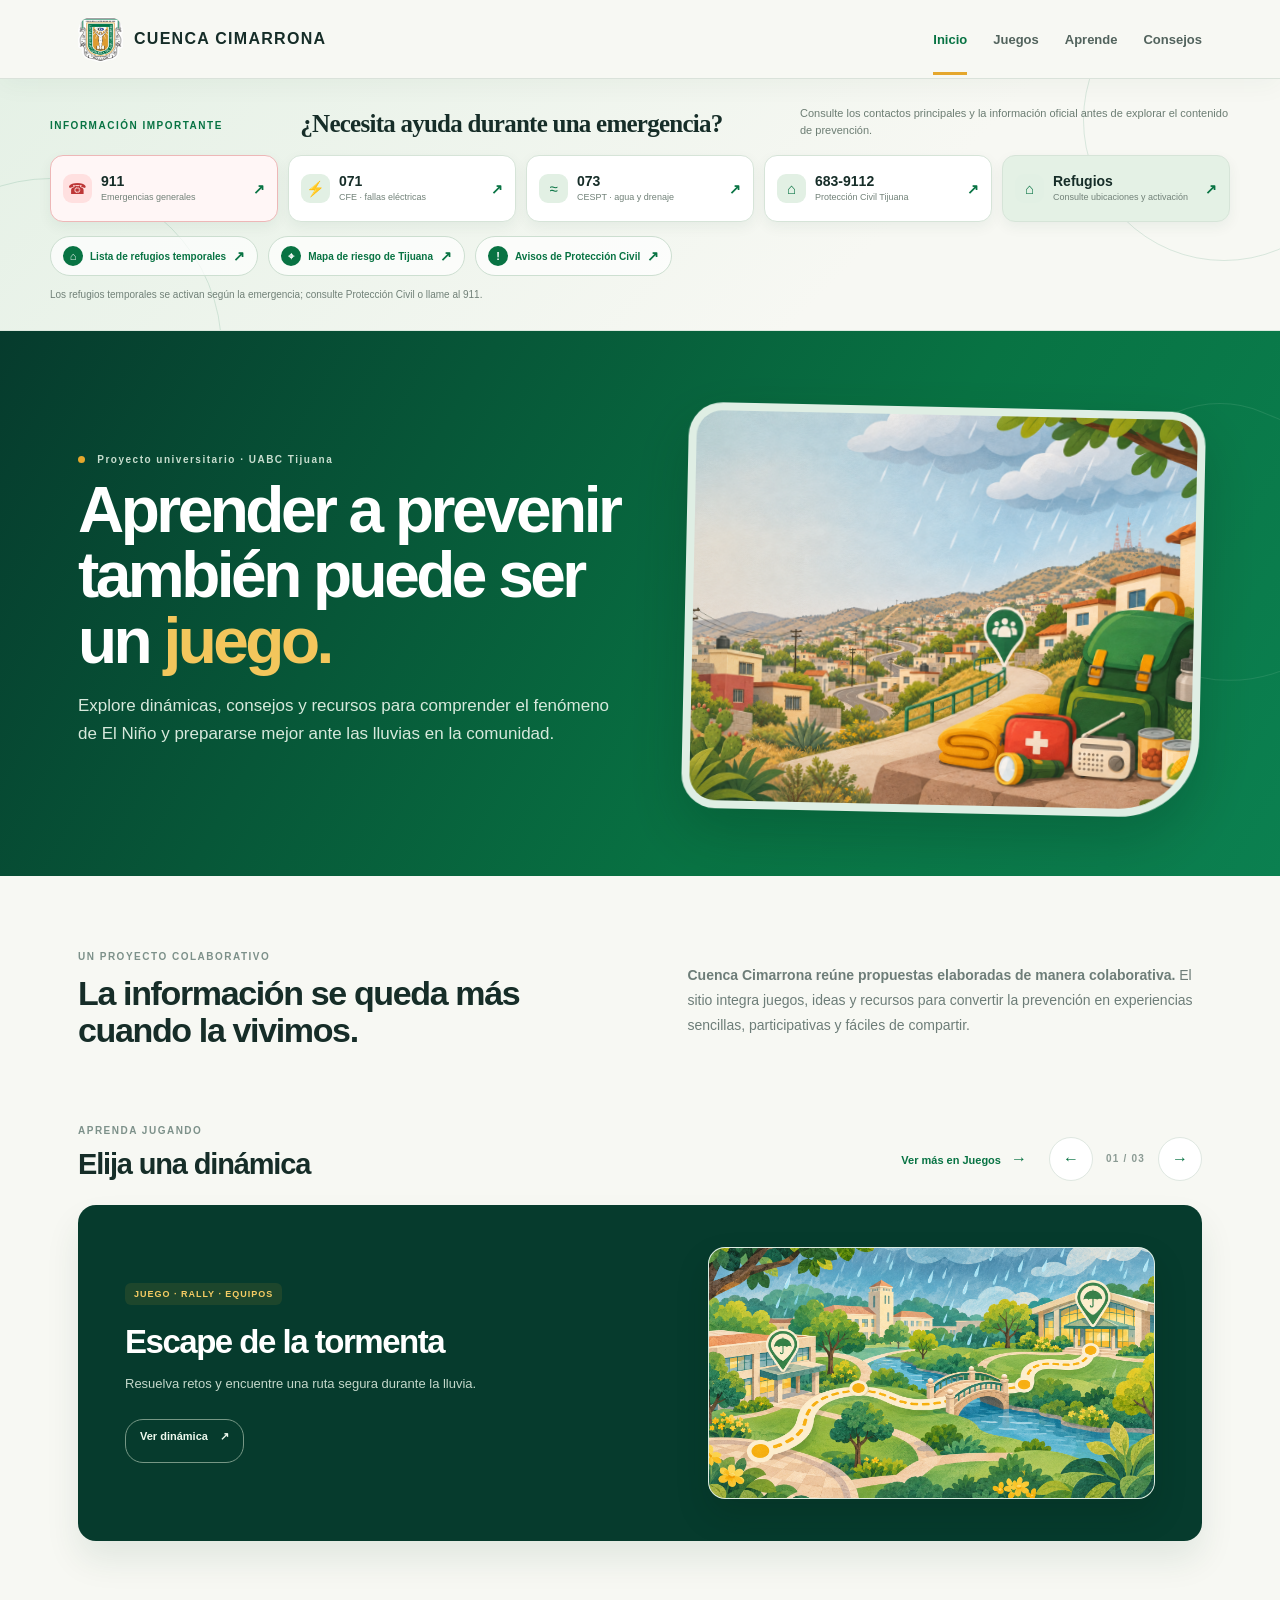
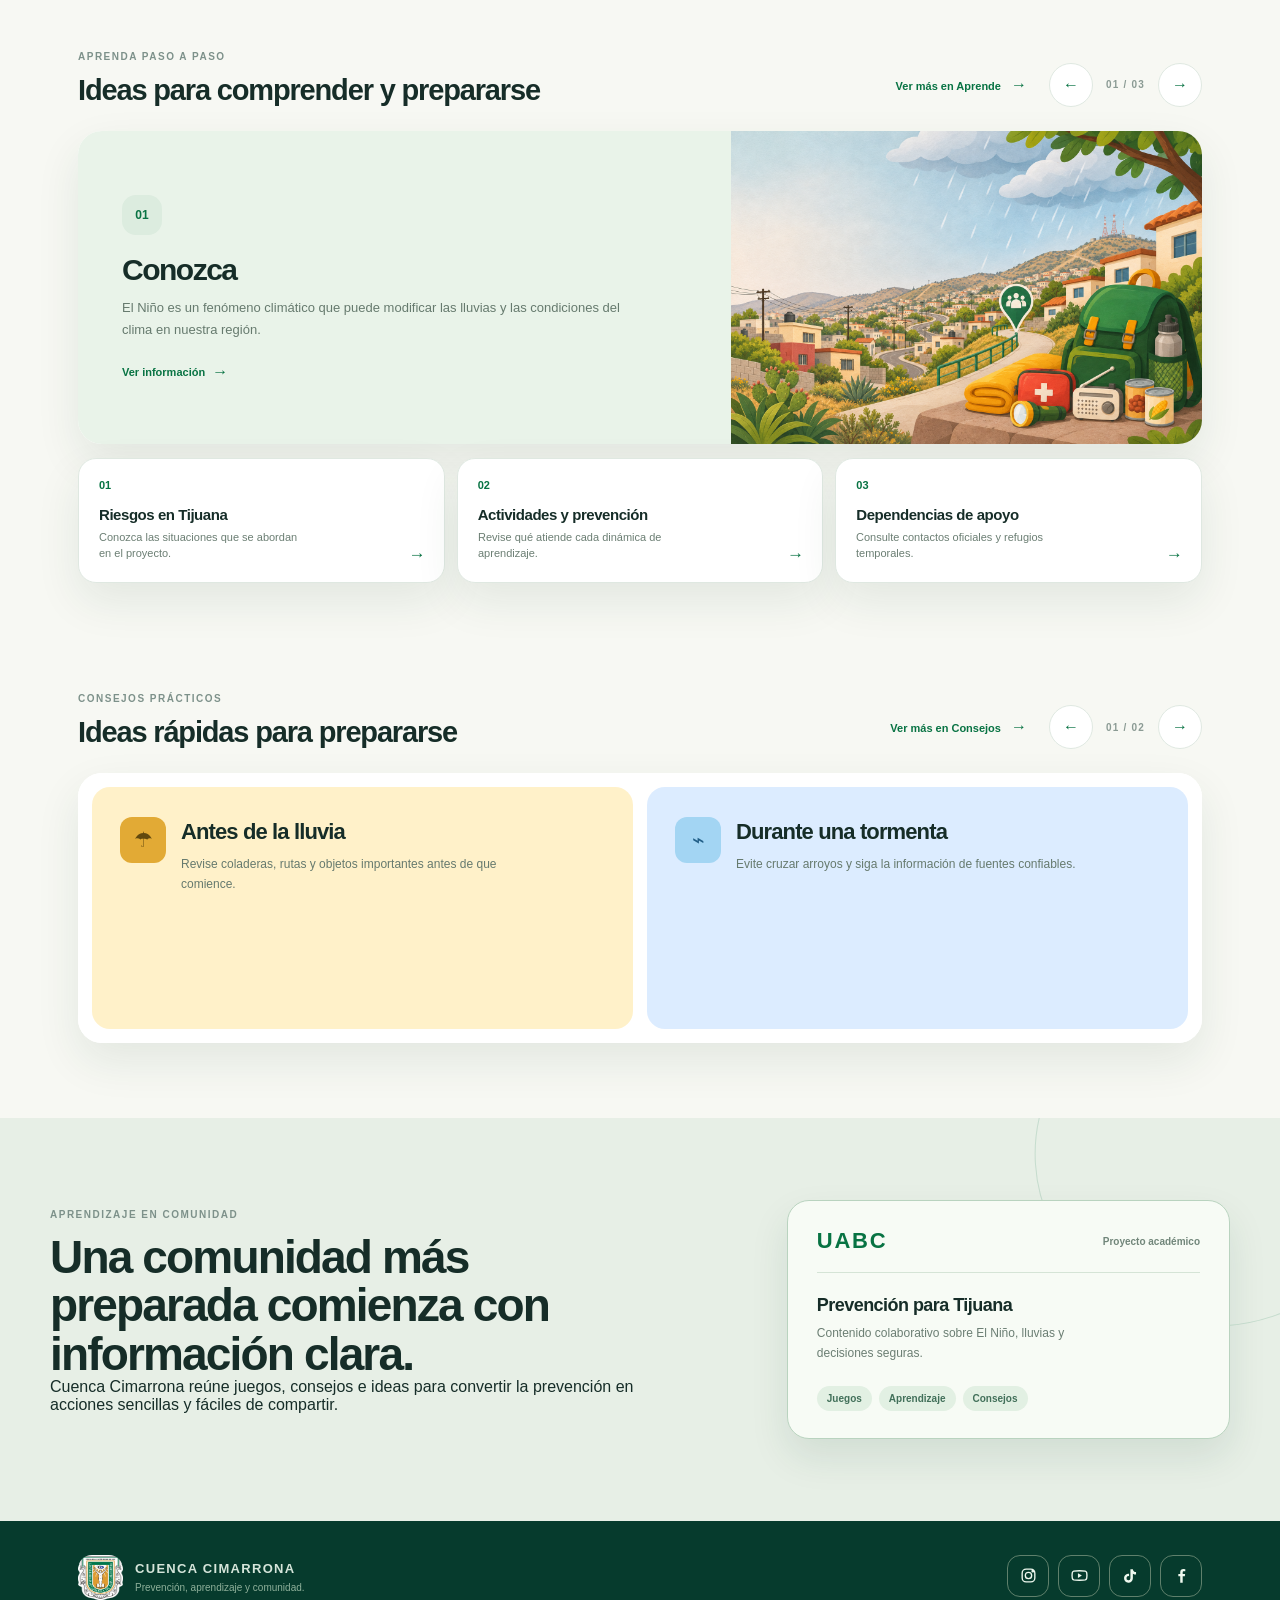
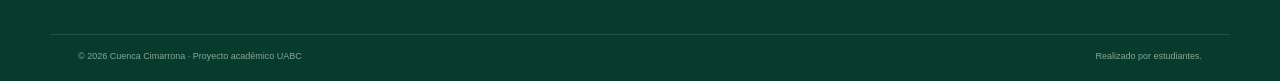
==== index.html @ 0e29ccd6 "Ajusta interfaz cartoon y flujo de emergencias" ====
<!doctype html>
<html lang="es">
<head>
  <meta charset="utf-8"><meta name="viewport" content="width=device-width, initial-scale=1">
  <meta name="description" content="Cuenca Cimarrona: información y juegos para aprender sobre El Niño y la prevención en Tijuana.">
  <title>Cuenca Cimarrona | UABC</title><link rel="stylesheet" href="css/styles.css"><script src="js/app.js" defer></script>
</head>
<body>
  <a class="skip-link" href="#contenido">Saltar al contenido principal</a>
  <header class="site-header"><div class="header-inner">
    <a class="brand" href="#contenido"><img src="assets/images/logo_uabc.png" alt="UABC"><span><strong>CUENCA CIMARRONA</strong></span></a>
    <button class="menu-toggle" id="menuToggle" type="button" aria-expanded="false" aria-controls="siteNav">Menú <span>☰</span></button>
    <nav class="site-nav" id="siteNav" aria-label="Navegación principal"><a class="active" href="index.html">Inicio</a><a href="pages/juegos.html">Juegos</a><a href="pages/aprende.html">Aprende</a><a href="pages/recursos.html">Consejos</a></nav>
  </div></header>

  <main id="contenido" tabindex="-1">
    <section class="emergency-quick" aria-labelledby="emergency-quick-title"><div class="emergency-quick-inner"><div class="emergency-quick-heading"><p class="eyebrow">INFORMACIÓN IMPORTANTE</p><h2 id="emergency-quick-title">¿Necesita ayuda durante una emergencia?</h2><p>Consulte los contactos principales y la información oficial antes de explorar el contenido de prevención.</p></div><div class="emergency-quick-grid"><a class="emergency-quick-card emergency-quick-main" href="tel:911"><span class="emergency-quick-icon">☎</span><span><strong>911</strong><small>Emergencias generales</small></span><b>↗</b></a><a class="emergency-quick-card" href="tel:071"><span class="emergency-quick-icon">⚡</span><span><strong>071</strong><small>CFE · fallas eléctricas</small></span><b>↗</b></a><a class="emergency-quick-card" href="tel:073"><span class="emergency-quick-icon">≈</span><span><strong>073</strong><small>CESPT · agua y drenaje</small></span><b>↗</b></a><a class="emergency-quick-card" href="tel:6646839112"><span class="emergency-quick-icon">⌂</span><span><strong>683-9112</strong><small>Protección Civil Tijuana</small></span><b>↗</b></a><a class="emergency-quick-card emergency-quick-link" href="https://proteccioncivil.tijuana.gob.mx/refugios.aspx" target="_blank" rel="noopener"><span class="emergency-quick-icon">⌂</span><span><strong>Refugios</strong><small>Consulte ubicaciones y activación</small></span><b>↗</b></a></div><div class="emergency-quick-links"><a href="https://proteccioncivil.tijuana.gob.mx/refugios.aspx" target="_blank" rel="noopener"><span>⌂</span> Lista de refugios temporales <b>↗</b></a><a href="https://gemelodigital.implantijuana.gob.mx/atlas-de-riesgo-tijuana-2024" target="_blank" rel="noopener"><span>⌖</span> Mapa de riesgo de Tijuana <b>↗</b></a><a href="https://proteccioncivil.tijuana.gob.mx/" target="_blank" rel="noopener"><span>!</span> Avisos de Protección Civil <b>↗</b></a></div><p class="emergency-quick-note">Los refugios temporales se activan según la emergencia; consulte Protección Civil o llame al 911.</p></div></section>
    <section class="hero-section"><div class="hero-inner"><div class="hero-copy">
      <p class="eyebrow"><span class="eyebrow-dot"></span> Proyecto universitario · UABC Tijuana</p><h1>Aprender a prevenir también puede ser un <em>juego.</em></h1>
      <p class="hero-text">Explore dinámicas, consejos y recursos para comprender el fenómeno de El Niño y prepararse mejor ante las lluvias en la comunidad.</p>
    </div><div class="hero-image-wrap"><img src="assets/images/hero-el-nino.png" alt="Ilustración de una zona urbana de Tijuana durante la lluvia, con una mochila de emergencia y una ruta segura"></div></div></section>

    <section class="intro-strip" id="proyecto"><div><p class="eyebrow">UN PROYECTO COLABORATIVO</p><h2>La información se queda más cuando la vivimos.</h2></div><p><strong>Cuenca Cimarrona reúne propuestas elaboradas de manera colaborativa.</strong> El sitio integra juegos, ideas y recursos para convertir la prevención en experiencias sencillas, participativas y fáciles de compartir.</p></section>

    <section class="games-section" id="juegos" aria-labelledby="games-title"><div class="section-head"><div><p class="eyebrow">APRENDA JUGANDO</p><h2 id="games-title">Elija una dinámica</h2></div><div class="carousel-tools"><a class="text-link" href="pages/juegos.html">Ver más en Juegos <span>→</span></a><div class="carousel-controls"><button id="prevGame" type="button" aria-label="Juego anterior">←</button><span id="gameCounter" aria-live="polite">01 / 03</span><button id="nextGame" type="button" aria-label="Siguiente juego">→</button></div></div></div>
      <div class="game-carousel" id="gameCarousel" role="region" aria-roledescription="carrusel" aria-label="Juegos de prevención"></div>
    </section>

    <section class="content-section home-carousel-section" id="aprende-home" aria-labelledby="learn-home-title"><div class="section-head"><div><p class="eyebrow">APRENDA PASO A PASO</p><h2 id="learn-home-title">Ideas para comprender y prepararse</h2></div><div class="carousel-tools"><a class="text-link" href="pages/aprende.html">Ver más en Aprende <span>→</span></a><div class="carousel-controls"><button id="prevHomeLesson" type="button" aria-label="Tema anterior">←</button><span id="homeLessonCounter" aria-live="polite">01 / 03</span><button id="nextHomeLesson" type="button" aria-label="Siguiente tema">→</button></div></div></div><div class="home-carousel" id="homeLessonCarousel" role="region" aria-roledescription="carrusel" aria-label="Aprendizaje"></div><div class="learn-shortcuts" aria-label="Temas y dependencias"><a class="learn-shortcut" href="pages/aprende.html#riesgos"><span>01</span><strong>Riesgos en Tijuana</strong><small>Conozca las situaciones que se abordan en el proyecto.</small><i aria-hidden="true">→</i></a><a class="learn-shortcut" href="pages/aprende.html#actividades"><span>02</span><strong>Actividades y prevención</strong><small>Revise qué atiende cada dinámica de aprendizaje.</small><i aria-hidden="true">→</i></a><a class="learn-shortcut" href="pages/aprende.html#directorio"><span>03</span><strong>Dependencias de apoyo</strong><small>Consulte contactos oficiales y refugios temporales.</small><i aria-hidden="true">→</i></a></div></section>

    <section class="content-section home-carousel-section" id="recursos" aria-labelledby="resources-title"><div class="section-head"><div><p class="eyebrow">CONSEJOS PRÁCTICOS</p><h2 id="resources-title">Ideas rápidas para prepararse</h2></div><div class="carousel-tools"><a class="text-link" href="pages/recursos.html">Ver más en Consejos <span>→</span></a><div class="carousel-controls"><button id="prevHomeAdvice" type="button" aria-label="Consejo anterior">←</button><span id="homeAdviceCounter" aria-live="polite">01 / 02</span><button id="nextHomeAdvice" type="button" aria-label="Siguiente consejo">→</button></div></div></div><div class="home-carousel" id="homeAdviceCarousel" role="region" aria-roledescription="carrusel" aria-label="Consejos"></div></section>

    <section class="team-section" id="equipo"><div class="team-inner"><div class="team-copy"><p class="eyebrow">APRENDIZAJE EN COMUNIDAD</p><h2>Una comunidad más preparada comienza con información clara.</h2><p>Cuenca Cimarrona reúne juegos, consejos e ideas para convertir la prevención en acciones sencillas y fáciles de compartir.</p></div><div class="team-card"><div class="team-card-top"><span class="team-card-mark">UABC</span><span class="team-card-label">Proyecto académico</span></div><strong>Prevención para Tijuana</strong><p>Contenido colaborativo sobre El Niño, lluvias y decisiones seguras.</p><div class="team-card-tags"><span>Juegos</span><span>Aprendizaje</span><span>Consejos</span></div></div></div></section>
  </main>

  <footer class="site-footer" id="redes"><div class="footer-main"><div class="footer-brand"><img src="assets/images/logo_uabc.png" alt="UABC"><div><strong>CUENCA CIMARRONA</strong><span>Prevención, aprendizaje y comunidad.</span></div></div><div class="social-block"><p>Síguenos y comparte</p><div class="social-links"><a href="#redes" aria-label="Instagram"><svg viewBox="0 0 24 24" aria-hidden="true"><rect x="4" y="4" width="16" height="16" rx="5"></rect><circle cx="12" cy="12" r="4"></circle><circle cx="17.5" cy="6.5" r="1"></circle></svg></a><a href="#redes" aria-label="YouTube"><svg viewBox="0 0 24 24" aria-hidden="true"><path d="M21 8.2a2.6 2.6 0 0 0-1.8-1.8C17.6 6 12 6 12 6s-5.6 0-7.2.4A2.6 2.6 0 0 0 3 8.2 27 27 0 0 0 2.6 12 27 27 0 0 0 3 15.8a2.6 2.6 0 0 0 1.8 1.8C6.4 18 12 18 12 18s5.6 0 7.2-.4a2.6 2.6 0 0 0 1.8-1.8 27 27 0 0 0 .4-3.8 27 27 0 0 0-.4-3.8Z"></path><path d="m10 15 5-3-5-3v6Z" fill="currentColor" stroke="none"></path></svg></a><a href="#redes" aria-label="TikTok"><svg viewBox="0 0 24 24" aria-hidden="true"><path d="M15 4c.3 2.2 1.6 3.5 4 3.7v3.1c-1.4 0-2.7-.4-4-1.1v5.7a5.6 5.6 0 1 1-4.8-5.5v3.1a2.5 2.5 0 1 0 1.7 2.4V4H15Z"></path></svg></a><a href="#redes" aria-label="Facebook"><svg viewBox="0 0 24 24" aria-hidden="true"><path d="M13.5 21v-8h2.7l.4-3h-3.1V8.1c0-.9.3-1.5 1.6-1.5h1.7V4a22 22 0 0 0-2.4-.1c-2.4 0-4 1.5-4 4.1V10H8v3h2.4v8h3.1Z"></path></svg></a></div></div></div><div class="footer-bottom"><span>© 2026 Cuenca Cimarrona · Proyecto académico UABC</span><span>Hecho por estudiantes para estudiantes.</span></div></footer>
</body></html>
---- css/styles.css ----
:root{--green:#087343;--deep:#063b2d;--gold:#e5a72d;--ink:#162d28;--muted:#6d7d78;--cream:#f7f8f3;--line:#dfe8e1;--white:#fff;font-family:Segoe UI,Arial,sans-serif;color:var(--ink);background:var(--cream)}*{box-sizing:border-box}html{scroll-behavior:smooth}body{margin:0;min-width:320px;background:var(--cream)}a{color:inherit;text-decoration:none}button{font:inherit;cursor:pointer;border:0}.site-header{position:sticky;z-index:10;top:0;border-bottom:1px solid #09402b1f;background:#f7f8f3f2;backdrop-filter:blur(12px)}.header-inner{max-width:1180px;height:78px;display:flex;align-items:center;justify-content:space-between;margin:auto;padding:0 28px}.brand{display:flex;align-items:center;gap:11px}.brand img,.footer-brand img{width:45px;height:45px}.brand strong,.brand b{display:block;line-height:1}.brand strong{font-size:16px;letter-spacing:.08em}.brand b{margin-top:5px;color:var(--green);font-size:11px;letter-spacing:.22em}.site-nav{display:flex;align-items:center;gap:26px;color:#52635d;font-size:13px;font-weight:600}.site-nav a{padding:29px 0 25px;border-bottom:3px solid transparent}.site-nav a:hover,.site-nav a.active{color:var(--green);border-bottom-color:var(--gold)}.site-nav .nav-cta{padding:11px 15px;border:1px solid #bfd3c5;border-radius:10px;color:var(--green);background:#fff}.site-nav .nav-cta:hover{background:#eef7f0}.nav-cta span{margin-left:8px}.menu-toggle{display:none;color:var(--green);background:none;font-weight:700}.menu-toggle span{margin-left:8px;font-size:18px}.hero-section{overflow:hidden;color:#fff;background:linear-gradient(120deg,#063b2d,#087343 63%,#0b8050)}.hero-inner{max-width:1180px;min-height:545px;display:grid;grid-template-columns:1.05fr .95fr;align-items:center;gap:35px;margin:auto;padding:67px 28px 55px}.hero-copy{position:relative;z-index:1}.eyebrow{margin:0 0 13px;color:#7d918a;font-size:10px;font-weight:800;letter-spacing:.15em}.hero-section .eyebrow{color:#c8decf}.eyebrow-dot{display:inline-block;width:7px;height:7px;margin-right:8px;border-radius:50%;background:var(--gold)}h1,h2,h3,p{margin-top:0}.hero-copy h1{max-width:670px;margin-bottom:18px;font-size:clamp(39px,5vw,67px);line-height:1.02;letter-spacing:-.055em}.hero-copy h1 em{color:#f3c65c;font-style:normal}.hero-text{max-width:550px;color:#d7e9dc;font-size:16px;line-height:1.65}.hero-actions{display:flex;align-items:center;gap:19px;margin:28px 0 32px}.button{display:inline-flex;align-items:center;justify-content:center;gap:12px;padding:13px 18px;border-radius:11px;font-size:12px;font-weight:800}.button-primary{color:var(--deep);background:#f5c452;box-shadow:0 10px 22px #002e1c38}.button-primary:hover{background:#ffd778}.button-quiet{color:#e5f2e8}.button-quiet:hover{color:#f5c452}.hero-note{display:flex;align-items:center;gap:12px}.hero-note small,.hero-note strong{display:block}.hero-note strong{font-size:11px}.hero-note small{margin-top:4px;color:#a9c5b1;font-size:10px}.note-icon{display:grid;place-items:center;width:31px;height:31px;border:1px solid #81a98f;border-radius:50%;color:#f5c452}.hero-art{position:relative;min-height:355px;border-bottom:3px solid #95bfa4}.sun-orb{position:absolute;top:31px;right:15%;width:83px;height:83px;border-radius:50%;background:#f4c65c;box-shadow:0 0 0 12px #f4c65c22}.cloud{position:absolute;width:95px;height:31px;border-radius:30px;background:#d9f0e1}.cloud:before,.cloud:after{content:"";position:absolute;border-radius:50%;background:inherit}.cloud:before{left:18px;bottom:7px;width:37px;height:37px}.cloud:after{right:19px;bottom:8px;width:32px;height:32px}.cloud-one{top:78px;left:9%;transform:scale(.8)}.cloud-two{top:136px;right:8%;transform:scale(.58);opacity:.7}.rain{position:absolute;top:170px;width:3px;height:29px;border-radius:5px;background:#b7e4d0;transform:rotate(25deg)}.rain-one{left:22%}.rain-two{left:31%;top:190px}.rain-three{right:20%;top:187px}.hill{position:absolute;bottom:0;border-radius:100% 100% 0 0}.hill-back{left:5%;width:55%;height:150px;background:#0b6744;transform:rotate(-7deg)}.hill-front{right:-10%;width:84%;height:125px;background:#064f38;transform:rotate(5deg)}.city-card{position:absolute;z-index:2;right:25%;bottom:58px;display:flex;align-items:center;gap:9px;padding:13px 15px;border:1px solid #c5e1ca44;border-radius:13px;background:#123e32dd;box-shadow:0 14px 30px #00301e44}.city-card strong,.city-card small{display:block}.city-card strong{font-size:13px}.city-card small{margin-top:4px;color:#a6c7af;font-size:9px}.city-pin{color:#f5c452;font-size:22px}.house{position:absolute;z-index:3;bottom:0;width:56px;height:60px;background:#e2f0df}.house:before{content:"";position:absolute;top:-31px;left:-9px;border-right:37px solid transparent;border-bottom:33px solid #f1c85e;border-left:37px solid transparent}.house i,.house b{position:absolute;bottom:13px;width:14px;height:20px;background:#4e8b6a}.house i{left:11px}.house b{right:11px}.house-one{left:22%;transform:scale(.72)}.house-two{left:39%;transform:scale(.88)}.hero-bottom-line{max-width:1180px;display:flex;justify-content:space-between;margin:auto;padding:0 28px 23px;color:#acd1b7;font-size:9px;font-weight:700;letter-spacing:.12em}.hero-bottom-line span:last-child{color:#f4c65c}.intro-strip,.games-section,.content-section{max-width:1180px;margin:auto;padding:75px 28px}.intro-strip{display:grid;grid-template-columns:1fr 1fr;gap:95px;align-items:center}.intro-strip h2,.section-head h2,.team-section h2{max-width:480px;margin:0;font-size:34px;line-height:1.1;letter-spacing:-.04em}.intro-strip>p{margin:0;color:var(--muted);font-size:14px;line-height:1.8}.section-head{display:flex;align-items:end;justify-content:space-between;margin-bottom:24px}.section-head h2{font-size:29px}.carousel-controls{display:flex;align-items:center;gap:13px}.carousel-controls button{display:grid;place-items:center;width:35px;height:35px;border:1px solid var(--line);border-radius:50%;color:var(--green);background:#fff}.carousel-controls button:hover{color:#fff;background:var(--green)}.carousel-controls span{color:#8b9b94;font-size:10px;font-weight:800;letter-spacing:.12em}.games-section{padding-top:0}.game-carousel{overflow:hidden;border-radius:24px;background:var(--deep);box-shadow:0 19px 35px #0b442e17}.game-slide{display:none;min-height:328px;grid-template-columns:1fr .8fr;gap:25px;padding:42px 47px;color:#fff}.game-slide.active{display:grid}.game-copy{align-self:center}.game-tag{display:inline-block;margin-bottom:18px;padding:6px 9px;border-radius:6px;color:#f5cc64;background:#e5a72d1a;font-size:9px;font-weight:800;letter-spacing:.11em}.blue-tag{color:#9bd0ff;background:#4b9ddd2c}.green-tag{color:#a9e7c2;background:#5ac88d28}.game-copy h3{margin-bottom:12px;font-size:33px;letter-spacing:-.045em}.game-copy p{max-width:420px;margin-bottom:24px;color:#c3d7ca;font-size:13px;line-height:1.65}.outline-button{display:inline-flex;gap:12px;padding:10px 14px;border:1px solid #769785;border-radius:8px;color:#eef9ee;font-size:11px;font-weight:800}.outline-button:hover{border-color:#f5cc64;color:#f5cc64}.game-visual{position:relative;min-height:230px;overflow:hidden;border:1px solid #d6e8dd22;border-radius:17px;background:#154c39}.visual-rally{background:linear-gradient(135deg,#194f3c,#0c332b)}.visual-cloud{position:absolute;top:27px;left:31px;color:#b8e3c9;font-size:48px}.route{position:absolute;height:4px;border-radius:5px;background:#efc453;transform:rotate(-15deg)}.route-a{top:102px;left:33px;width:210px}.route-b{top:152px;left:70px;width:175px;transform:rotate(18deg);background:#7cc7a0}.visual-flag{position:absolute;right:36px;bottom:38px;color:#f5cc64;font-size:29px}.visual-label{position:absolute;color:#b9d7c1;font-size:9px;font-weight:800;letter-spacing:.1em}.label-start{left:28px;bottom:43px}.label-finish{right:26px;top:75px}.visual-path{background:#123f4d}.path-sun{position:absolute;top:25px;right:30px;color:#f5cc64;font-size:38px}.choice{position:absolute;z-index:2;display:grid;place-items:center;width:41px;height:41px;border:2px solid #8dd0d4;border-radius:50%;color:#d8ffff;background:#1c6473;font-weight:800}.choice-one{top:80px;left:29px}.choice-two{top:157px;left:104px;border-color:#efc453;background:#765c25}.choice-three{top:104px;right:45px;border-color:#e99185;background:#813c45}.path-line{position:absolute;top:117px;left:59px;width:170px;height:68px;border-top:2px dashed #9bd5d6;border-right:2px dashed #9bd5d6;transform:rotate(20deg)}.path-question{position:absolute;bottom:24px;left:34px;color:#9dd3d3;font-size:11px;font-weight:800}.visual-backpack{background:#194932}.backpack{position:absolute;left:50%;top:40px;width:108px;height:145px;transform:translateX(-50%);border-radius:29px 29px 20px 20px;background:#d98b4f;box-shadow:inset 0 0 0 8px #c37545}.backpack:before{content:"";position:absolute;top:-21px;left:35px;width:38px;height:42px;border:8px solid #c37545;border-bottom:0;border-radius:20px}.backpack i{position:absolute;top:54px;left:23px;width:61px;height:5px;border-radius:5px;background:#f4c65c}.backpack b{position:absolute;top:75px;left:34px;width:40px;height:40px;border:2px solid #f4c65c;border-radius:50%}.backpack span{position:absolute;bottom:18px;left:32px;color:#fff0bb;font-size:16px;font-weight:900}.backpack-item{position:absolute;display:grid;place-items:center;width:35px;height:35px;border:1px solid #afdaba;border-radius:50%;color:#e8f6b5;background:#28694a}.item-one{top:37px;left:30px}.item-two{right:35px;top:78px}.item-three{bottom:24px;right:25px;color:#f5cc64}.carousel-dots{display:flex;justify-content:center;gap:7px;margin-top:17px}.carousel-dots button{width:7px;height:7px;padding:0;border-radius:50%;background:#c8d2cc}.carousel-dots button.active{width:23px;border-radius:8px;background:var(--gold)}.content-section{padding-top:24px}.text-link{color:var(--green);font-size:11px;font-weight:800}.text-link span{margin-left:7px;font-size:16px}.resource-grid{display:grid;grid-template-columns:repeat(3,1fr);gap:14px}.resource-card{display:flex;gap:14px;min-height:180px;padding:22px;border-radius:18px}.card-yellow{background:#fff1c9}.card-blue{background:#dcecff}.card-green{background:#dff1df}.resource-icon{display:grid;place-items:center;flex:0 0 39px;height:39px;border-radius:12px;color:#fff;background:var(--green);font-size:21px}.card-yellow .resource-icon{color:#62490e;background:#e2aa35}.card-blue .resource-icon{color:#225f87;background:#a3d5f3}.card-green .resource-icon{color:#166641;background:#a8d7ae}.resource-card h3{margin:0 0 8px;font-size:14px}.resource-card p{margin:0 0 17px;color:#65776e;font-size:11px;line-height:1.5}.resource-card a{color:var(--green);font-size:10px;font-weight:800}.resource-card a span{margin-left:6px;font-size:14px}.team-section{padding:67px 28px;background:#e7efe6}.team-inner{max-width:1180px;display:flex;align-items:center;justify-content:space-between;gap:45px;margin:auto}.team-section h2{max-width:530px}.team-section>div>p:not(.eyebrow){max-width:510px;margin:16px 0 0;color:#667971;font-size:13px;line-height:1.6}.team-stats{display:flex;gap:30px}.team-stats div{min-width:85px}.team-stats strong,.team-stats span{display:block}.team-stats strong{color:var(--green);font-size:21px}.team-stats span{margin-top:5px;color:#7b8b82;font-size:10px;line-height:1.35}.site-footer{color:#d5e5da;background:var(--deep)}.footer-main,.footer-bottom{max-width:1180px;margin:auto;padding:34px 28px;display:flex;justify-content:space-between;gap:30px}.footer-brand{display:flex;align-items:center;gap:12px}.footer-brand strong,.footer-brand span{display:block}.footer-brand strong{font-size:13px;letter-spacing:.1em}.footer-brand span{margin-top:6px;color:#8eb09a;font-size:10px}.social-block>p{margin:0 0 11px;color:#b0cab7;font-size:10px}.social-links{display:flex;gap:9px}.social-links a{display:inline-flex;align-items:center;gap:6px;padding:8px 10px;border:1px solid #5f806c;border-radius:8px;color:#eff9ef;font-size:12px}.social-links a:hover{border-color:#f4c65c;color:#f4c65c}.social-links span{font-size:10px}.footer-bottom{padding-top:16px;padding-bottom:20px;border-top:1px solid #5e806b55;color:#88a993;font-size:9px}.footer-bottom span:last-child{text-align:right}@media(max-width:800px){.header-inner{height:70px;padding:0 20px}.menu-toggle{display:block}.site-nav{position:absolute;top:70px;right:20px;left:20px;display:none;align-items:stretch;flex-direction:column;gap:0;padding:8px 15px;border:1px solid var(--line);border-radius:13px;background:#fff;box-shadow:0 15px 30px #163d2920}.site-nav.open{display:flex}.site-nav a,.site-nav .nav-cta{padding:12px 4px;border:0}.site-nav a:hover,.site-nav a.active{border:0}.hero-inner{grid-template-columns:1fr;padding-top:55px}.hero-art{min-height:265px}.hero-copy h1{font-size:clamp(40px,10vw,60px)}.intro-strip{grid-template-columns:1fr;gap:20px}.game-slide{grid-template-columns:1fr;padding:31px}.game-visual{min-height:190px}.team-inner{align-items:flex-start;flex-direction:column}.team-stats{width:100%;justify-content:space-between}.resource-grid{grid-template-columns:1fr 1fr}.footer-main{flex-direction:column}.social-block{align-self:flex-start}}@media(max-width:520px){.hero-bottom-line{font-size:8px}.hero-bottom-line span:last-child{display:none}.intro-strip,.games-section,.content-section{padding-right:20px;padding-left:20px}.section-head{align-items:flex-start;flex-direction:column;gap:17px}.section-head h2{font-size:27px}.game-copy h3{font-size:28px}.resource-grid{grid-template-columns:1fr}.footer-main,.footer-bottom{padding-right:20px;padding-left:20px}.footer-bottom{flex-direction:column;gap:8px}.footer-bottom span:last-child{text-align:left}.social-links{flex-wrap:wrap}.city-card{right:15%;transform:scale(.85);transform-origin:right bottom}}
:focus-visible{outline:3px solid #f2bd43;outline-offset:3px}.skip-link{position:fixed;z-index:20;top:10px;left:10px;padding:10px 14px;border-radius:8px;color:#fff;background:var(--deep);transform:translateY(-150%);transition:transform .2s}.skip-link:focus{transform:translateY(0)}main:focus{outline:none}section{scroll-margin-top:95px}.button,.outline-button{min-height:44px}.carousel-controls button{min-width:44px;min-height:44px}.carousel-dots button{min-width:44px;min-height:34px;position:relative;background:transparent}.carousel-dots button:before{content:"";position:absolute;top:50%;left:50%;width:8px;height:8px;border-radius:50%;background:#c8d2cc;transform:translate(-50%,-50%)}.carousel-dots button.active:before{width:24px;border-radius:8px;background:var(--gold)}.hero-text{font-size:17px}.resource-card p,.team-section>div>p:not(.eyebrow){font-size:13px}.social-links a{min-height:40px}@media(prefers-reduced-motion:reduce){*,*:before,*:after{scroll-behavior:auto!important;transition:none!important;animation:none!important}}
:root{--shadow-soft:0 18px 45px rgba(24,67,45,.09)}body{background:radial-gradient(circle at 12% 0%,#fff 0,#f7f8f3 34rem)}.site-header{box-shadow:0 7px 24px rgba(13,65,42,.04)}.brand img,.footer-brand img{border-radius:14px}.nav-cta,.button,.outline-button,.resource-card,.game-carousel,.detail-card,.learning-flow article,.checklist article{border-radius:18px}.hero-section{position:relative}.hero-section:after{content:"";position:absolute;right:-90px;top:80px;width:270px;height:270px;border:1px solid #b7e1c122;border-radius:46% 54% 60% 40%;transform:rotate(22deg)}.hero-inner,.hero-bottom-line,.intro-strip,.games-section,.content-section,.team-inner,.footer-main,.footer-bottom{position:relative;z-index:1}.resource-card{box-shadow:var(--shadow-soft);border:1px solid #fff9}.resource-card:hover,.detail-card:hover,.learning-flow article:hover{transform:translateY(-4px);box-shadow:0 22px 48px rgba(24,67,45,.13)}.resource-card,.detail-card,.learning-flow article{transition:transform .25s ease,box-shadow .25s ease}.team-section{position:relative;overflow:hidden}.team-section:before{content:"";position:absolute;right:-100px;top:-130px;width:340px;height:340px;border:1px solid #08734326;border-radius:55% 45% 38% 62%;transform:rotate(-25deg)}.social-links a{width:42px;height:42px;justify-content:center;padding:0;border-radius:13px}.social-links svg{width:19px;height:19px;fill:none;stroke:currentColor;stroke-width:1.7;stroke-linecap:round;stroke-linejoin:round}.social-links a:nth-child(2) svg,.social-links a:nth-child(3) svg,.social-links a:nth-child(4) svg{stroke:none;fill:currentColor}.simple-footer{display:flex;justify-content:space-between;max-width:1180px;margin:auto;padding:24px 28px;color:#769182;font-size:11px}.simple-footer a{color:var(--green);font-weight:800}.page-main{max-width:1180px;min-height:calc(100vh - 150px);margin:auto;padding:40px 28px 82px}.page-intro{position:relative;overflow:hidden;margin-bottom:35px;padding:55px 52px;border-radius:32px;background:#e6f0e7}.page-intro:after{content:"";position:absolute;right:-30px;bottom:-105px;width:260px;height:260px;border:1px solid #0873432b;border-radius:57% 43% 65% 35%;transform:rotate(20deg)}.page-intro h1{position:relative;z-index:1;max-width:700px;margin:0 0 15px;font-size:clamp(38px,5vw,61px);line-height:1.02;letter-spacing:-.06em}.page-intro>p:last-child{position:relative;z-index:1;max-width:570px;margin:0;color:#63756a;font-size:16px;line-height:1.65}.tone-blue{background:#e8f1fb}.tone-yellow{background:#fff1cb}.tone-green{background:#e4f0e5}.page-card-grid{display:grid;grid-template-columns:1.4fr 1fr 1fr;gap:16px}.detail-card{min-height:245px;padding:28px;background:#fff;box-shadow:var(--shadow-soft)}.detail-card-feature{color:#fff;background:var(--deep)}.detail-card h2{margin:18px 0 10px;font-size:24px;letter-spacing:-.04em}.detail-card p{margin-bottom:22px;color:#718176;font-size:13px;line-height:1.65}.detail-card-feature p{color:#c7dbca}.number-badge,.flow-number{display:inline-grid;place-items:center;width:38px;height:38px;border-radius:13px;color:var(--green);background:#e4f1e5;font-size:11px;font-weight:900}.detail-card-feature .game-tag{color:#f8d169}.learning-flow{display:grid;grid-template-columns:repeat(3,1fr);gap:16px}.learning-flow article{padding:30px 27px;background:#fff;box-shadow:var(--shadow-soft)}.learning-flow h2{margin:27px 0 9px;font-size:23px}.learning-flow p{margin:0;color:#718176;font-size:13px;line-height:1.65}.flow-number{color:#225f87;background:#e1f0fa}.learning-flow article:nth-child(2) .flow-number{color:#9b6c12;background:#fff0c3}.learning-flow article:nth-child(3) .flow-number{color:#087343;background:#dff1df}.page-note{display:flex;gap:14px;align-items:center;margin-top:18px;padding:18px 22px;border-left:4px solid var(--gold);border-radius:0 15px 15px 0;background:#fff}.page-note strong{font-size:13px}.page-note span{color:#77877c;font-size:12px}.checklist{display:grid;gap:14px;max-width:800px}.checklist article{display:flex;gap:17px;align-items:flex-start;padding:23px 25px;background:#fff;box-shadow:var(--shadow-soft)}.check-icon{display:grid;place-items:center;flex:0 0 34px;height:34px;border-radius:50%;color:#fff;background:var(--green);font-weight:900}.checklist h2{margin:3px 0 7px;font-size:17px}.checklist p{margin:0;color:#718176;font-size:13px;line-height:1.6}.about-layout{display:grid;grid-template-columns:1fr .8fr;gap:60px;align-items:start}.about-layout h2{max-width:510px;margin:0 0 17px;font-size:36px;line-height:1.1;letter-spacing:-.05em}.about-layout>div>p:not(.eyebrow){max-width:570px;color:#718176;font-size:14px;line-height:1.75}.about-list{display:grid;gap:1px;border-top:1px solid var(--line)}.about-list div{display:flex;align-items:center;gap:19px;padding:19px 0;border-bottom:1px solid var(--line)}.about-list strong{color:var(--gold);font-size:13px}.about-list span{font-size:14px;font-weight:700}@media(max-width:800px){.page-main{padding:28px 20px 60px}.page-intro{padding:38px 28px;border-radius:25px}.page-card-grid,.learning-flow,.about-layout{grid-template-columns:1fr}.detail-card{min-height:0}.simple-footer{padding:20px;gap:20px}.hero-section:after{right:-180px}.team-section:before{right:-180px}}@media(max-width:520px){.page-intro h1{font-size:39px}.page-intro>p:last-child{font-size:14px}.simple-footer{flex-direction:column}.simple-footer span{font-size:10px}}
:root{--shadow-image:0 24px 55px rgba(0,42,27,.24)}.hero-image-wrap{position:relative;min-height:390px;overflow:hidden;border:8px solid #f7f8f322;border-radius:34px 34px 80px 34px;box-shadow:var(--shadow-image);transform:rotate(1.2deg);background:#dbece1}.hero-image-wrap:after{content:"";position:absolute;inset:0;background:linear-gradient(90deg,rgba(6,59,45,.08),transparent 42%);pointer-events:none}.hero-image-wrap img{display:block;width:100%;height:100%;min-height:390px;object-fit:cover;object-position:center;border-radius:24px 24px 70px 24px}@media(max-width:800px){.hero-image-wrap{min-height:260px;margin-top:5px;border-radius:24px 24px 55px 24px}.hero-image-wrap img{min-height:260px;border-radius:16px 16px 45px 16px}}
 .emergency-quick{padding:26px 28px 30px;background:#eef5ee;border-bottom:1px solid #dce8de}.emergency-quick-inner{max-width:1180px;margin:auto}.emergency-quick-heading{display:flex;align-items:end;justify-content:space-between;gap:24px;margin-bottom:17px}.emergency-quick-heading .eyebrow{margin-bottom:7px;color:var(--green)}.emergency-quick-heading h2{margin:0;font-size:20px;letter-spacing:-.03em}.emergency-quick-heading p:not(.eyebrow){max-width:430px;margin:0;color:#6c7d73;font-size:11px;line-height:1.5}.emergency-quick-grid{display:grid;grid-template-columns:repeat(5,1fr);gap:10px}.emergency-quick-card{display:flex;align-items:center;gap:9px;min-height:67px;padding:11px 12px;border:1px solid #d6e4d8;border-radius:13px;color:var(--ink);background:#fff;box-shadow:0 5px 14px rgba(24,67,45,.06);transition:transform .2s ease,box-shadow .2s ease}.emergency-quick-card:hover{transform:translateY(-3px);box-shadow:0 10px 20px rgba(24,67,45,.12)}.emergency-quick-main{border-color:#edb7b7;background:#fff6f6}.emergency-quick-icon{display:grid;place-items:center;flex:0 0 29px;height:29px;border-radius:9px;color:var(--green);background:#e2f0e4;font-size:15px}.emergency-quick-main .emergency-quick-icon{color:#bd3636;background:#ffe0e0}.emergency-quick-card>span:nth-child(2){display:flex;flex-direction:column;min-width:0}.emergency-quick-card strong{font-size:14px}.emergency-quick-card small{margin-top:3px;color:#718178;font-size:9px;line-height:1.25}.emergency-quick-card b{margin-left:auto;color:var(--green);font-size:14px}.emergency-quick-note{margin:13px 0 0;color:#718178;font-size:10px}.emergency-quick-link{background:#e4f1e5}@media(max-width:1000px){.emergency-quick-grid{grid-template-columns:repeat(3,1fr)}}@media(max-width:800px){.emergency-quick-heading{align-items:flex-start;flex-direction:column;gap:8px}.emergency-quick-heading p:not(.eyebrow){max-width:600px}}@media(max-width:520px){.emergency-quick{padding:23px 20px 25px}.emergency-quick-grid{grid-template-columns:1fr 1fr}.emergency-quick-card{min-height:62px;padding:10px}.emergency-quick-note{line-height:1.45}}
 .learn-shortcuts{display:grid;grid-template-columns:repeat(3,1fr);gap:12px;margin-top:14px}.learn-shortcut{position:relative;display:flex;flex-direction:column;min-height:125px;padding:20px;border:1px solid var(--line);border-radius:18px;background:#fff;box-shadow:var(--shadow-soft);transition:transform .2s ease,box-shadow .2s ease}.learn-shortcut:hover{transform:translateY(-3px);box-shadow:0 20px 40px rgba(24,67,45,.13)}.learn-shortcut span{color:var(--green);font-size:11px;font-weight:900}.learn-shortcut strong{margin-top:15px;font-size:15px;letter-spacing:-.03em}.learn-shortcut small{max-width:210px;margin-top:7px;color:#6b7e73;font-size:11px;line-height:1.45}.learn-shortcut i{position:absolute;right:18px;bottom:17px;color:var(--green);font-style:normal;font-size:17px}@media(max-width:800px){.learn-shortcuts{grid-template-columns:1fr 1fr}}@media(max-width:520px){.learn-shortcuts{grid-template-columns:1fr}}
 .info-section{margin-top:58px}.info-card-grid,.activity-info-grid{display:grid;grid-template-columns:repeat(3,1fr);gap:16px}.info-card{min-height:220px;padding:28px;border-radius:22px;box-shadow:var(--shadow-soft)}.info-card-blue{background:#e7f2fb}.info-card-yellow{background:#fff1cb}.info-card-green{background:#e2f0e3}.info-card-number{display:grid;place-items:center;width:38px;height:38px;border-radius:13px;color:var(--green);background:#fff9;font-size:11px;font-weight:900}.info-card h3{margin:26px 0 10px;font-size:21px;letter-spacing:-.04em}.info-card p,.activity-info-grid p{margin:0;color:#64776d;font-size:13px;line-height:1.7}.activity-info-grid article{padding:28px;border:1px solid #e1ebe3;border-radius:22px;background:#fff;box-shadow:var(--shadow-soft)}.activity-info-grid h3{margin:22px 0 10px;font-size:21px;letter-spacing:-.04em}.activity-info-grid .text-link{display:inline-flex;margin-top:21px}.directory-section{margin-top:62px;padding:42px 34px 48px;border-radius:26px;background:var(--green);box-shadow:0 18px 45px rgba(24,67,45,.12);text-align:center}.directory-section .section-head{display:block;margin-bottom:8px}.directory-section .eyebrow{color:#d7eadc}.directory-section h2{margin:0;color:#fff;font-size:31px}.directory-note{max-width:none;margin:0 auto 30px;color:#d7eadc;font-size:13px}.directory-grid{max-width:1000px;margin:0 auto 34px;display:grid;grid-template-columns:repeat(3,1fr);gap:16px}.directory-card{display:flex;align-items:center;gap:12px;min-height:92px;padding:17px 20px;border:0;border-radius:13px;color:var(--ink);background:#fff;box-shadow:0 5px 12px rgba(0,0,0,.1);text-align:left;transition:transform .2s ease,box-shadow .2s ease}.directory-card:hover{transform:translateY(-4px);box-shadow:0 12px 22px rgba(0,0,0,.17)}.directory-card-main{border:2px solid #efb3b3;background:#fff4f4;color:#a52626}.directory-icon{display:grid;place-items:center;flex:0 0 35px;height:35px;border-radius:11px;color:var(--green);background:#e4f1e7;font-size:19px}.directory-card-main .directory-icon{color:#c33a35;background:#ffe0e0}.directory-card span:nth-child(2){display:flex;flex-direction:column;min-width:0}.directory-card strong{font-size:19px}.directory-card small{margin-top:4px;color:#64776d;font-size:11px}.directory-card b{margin-left:auto;color:var(--green);font-size:18px}.directory-card-main b{color:#c33a35}.official-links{display:flex;justify-content:center;flex-wrap:wrap;gap:12px 24px;max-width:1000px;margin:0 auto;padding-top:22px;border-top:1px solid #ffffff55}.official-links a{color:#e8f5eb;font-size:11px;font-weight:700}.official-links span{margin-left:5px}@media(max-width:800px){.info-card-grid,.activity-info-grid{grid-template-columns:1fr 1fr}.directory-grid{grid-template-columns:1fr 1fr}}@media(max-width:520px){.info-section{margin-top:42px}.info-card-grid,.activity-info-grid,.directory-grid{grid-template-columns:1fr}.directory-section{padding:34px 20px 38px}.directory-section h2{font-size:27px}}
:root{--shadow-image:0 24px 55px rgba(0,42,27,.24)}.site-nav .nav-cta{display:none}.hero-image-wrap{position:relative;min-height:390px;overflow:hidden;border:8px solid #f7f8f322;border-radius:34px 34px 80px 34px;box-shadow:var(--shadow-image);transform:rotate(1.2deg);background:#dbece1}.hero-image-wrap:after{content:"";position:absolute;inset:0;background:linear-gradient(90deg,rgba(6,59,45,.08),transparent 42%);pointer-events:none}.hero-image-wrap img{display:block;width:100%;height:100%;min-height:390px;object-fit:cover;object-position:center;border-radius:24px 24px 70px 24px}@media(max-width:800px){.hero-image-wrap{min-height:260px;margin-top:5px;border-radius:24px 24px 55px 24px}.hero-image-wrap img{min-height:260px;border-radius:16px 16px 45px 16px}}
:root{--game-image-shadow:0 16px 32px rgba(0,25,17,.18)}.game-image{overflow:hidden;background:#dfeee4;box-shadow:var(--game-image-shadow)}.game-image img{display:block;width:100%;height:100%;min-height:230px;object-fit:cover;transition:transform .45s ease}.game-slide.active .game-image img{transform:scale(1.025)}.game-slide:hover .game-image img{transform:scale(1.045)}@media(prefers-reduced-motion:reduce){.game-image img,.game-slide.active .game-image img,.game-slide:hover .game-image img{transform:none}}
:root{--team-shadow:0 18px 40px rgba(31,75,49,.1)}.team-section{padding:82px 28px;background:#e7efe6}.team-inner{display:grid;grid-template-columns:minmax(0,1.2fr) minmax(390px,.8fr);align-items:center;gap:72px}.team-section h2{max-width:620px;font-size:clamp(31px,4vw,46px);line-height:1.05}.team-section>div>p:not(.eyebrow){max-width:590px;margin-top:20px;line-height:1.7}.team-stats{display:grid;grid-template-columns:repeat(3,1fr);gap:0;padding:23px 8px;border:1px solid #fff;border-radius:24px;background:#f7faf4aa;box-shadow:var(--team-shadow)}.team-stats div{min-width:0;padding:0 17px}.team-stats div+div{border-left:1px solid #cbdccf}.team-stats strong{font-size:25px;letter-spacing:-.04em}.team-stats span{max-width:90px;margin-top:8px;font-size:10px;line-height:1.45}@media(max-width:800px){.team-section{padding:62px 20px}.team-inner{grid-template-columns:1fr;gap:30px}.team-stats{width:100%;max-width:520px}.team-stats div{padding:0 12px}}
.learn-carousel-section{margin-top:22px}.learn-heading{display:flex;align-items:end;justify-content:space-between;margin-bottom:20px}.learn-heading h2{margin:0;font-size:30px;letter-spacing:-.04em}.learn-carousel{overflow:hidden;border-radius:26px;box-shadow:var(--shadow-soft);background:#fff}.lesson-slide{display:none;min-height:300px;grid-template-columns:1fr .8fr;align-items:stretch}.lesson-slide.active{display:grid}.lesson-copy{display:flex;flex-direction:column;justify-content:center;padding:43px 48px}.lesson-number{display:grid;place-items:center;width:40px;height:40px;border-radius:14px;color:var(--green);background:#dcecdf;font-size:12px;font-weight:900}.lesson-copy h3{margin:22px 0 10px;font-size:34px;letter-spacing:-.05em}.lesson-copy p{max-width:440px;margin:0;color:#6b7e73;font-size:14px;line-height:1.75}.lesson-image{min-height:300px;overflow:hidden}.lesson-image img{display:block;width:100%;height:100%;min-height:300px;object-fit:cover}.lesson-yellow .lesson-number{color:#9b6c12;background:#fff0c3}.lesson-blue .lesson-number{color:#225f87;background:#e1f0fa}.lesson-yellow .lesson-copy{background:#fff8df}.lesson-blue .lesson-copy{background:#edf6fd}.lesson-green .lesson-copy{background:#e9f3e9}@media(max-width:700px){.learn-heading{align-items:flex-start;flex-direction:column;gap:18px}.lesson-slide{grid-template-columns:1fr}.lesson-image,.lesson-image img{min-height:180px;height:180px}.lesson-copy{padding:30px}.lesson-copy h3{font-size:29px}}
.advice-preview{margin-top:8px}.advice-details{margin-top:58px}.advice-details .section-head{margin-bottom:20px}.advice-details .checklist{max-width:900px}.checklist h3{margin:3px 0 7px;font-size:17px}.checklist h2{margin:3px 0 7px;font-size:17px}
.library-summary{position:relative;z-index:1;display:flex;gap:0;max-width:620px;margin-top:30px;padding-top:20px;border-top:1px solid #08734326}.library-summary div{min-width:150px;padding-right:25px}.library-summary div+div{padding-left:25px;border-left:1px solid #08734326}.library-summary strong,.library-summary span{display:block}.library-summary strong{color:var(--green);font-size:24px;letter-spacing:-.04em}.library-summary span{margin-top:5px;color:#688071;font-size:10px}.library-heading{align-items:center}.static-note{color:#83948a;font-size:10px}.game-library-grid{display:grid;grid-template-columns:repeat(3,1fr);gap:18px}.game-library-card{overflow:hidden;border:1px solid #e2ebe4;border-radius:24px;background:#fff;box-shadow:var(--shadow-soft);transition:transform .25s ease,box-shadow .25s ease}.game-library-card:hover{transform:translateY(-5px);box-shadow:0 24px 48px rgba(24,67,45,.14)}.game-card-image{height:190px;overflow:hidden;background:#e2eee5}.game-card-image img{display:block;width:100%;height:100%;object-fit:cover;transition:transform .4s ease}.game-library-card:hover .game-card-image img{transform:scale(1.04)}.game-card-body{padding:23px 22px 25px}.game-card-body .game-tag{margin-bottom:13px}.game-card-body h3{margin:0 0 9px;font-size:22px;letter-spacing:-.04em}.game-card-body p{min-height:62px;margin:0 0 18px;color:#718176;font-size:12px;line-height:1.6}.game-card-footer{display:flex;align-items:center;justify-content:space-between;gap:8px;margin-bottom:19px;padding-top:13px;border-top:1px solid #e7eee8}.game-detail{color:#82938a;font-size:10px}.activity-pill{display:inline-flex;align-items:center;gap:5px;color:var(--green);font-size:10px;font-weight:800}.activity-pill i{display:block;width:7px;height:7px;border-radius:50%;background:#5bc48b;box-shadow:0 0 0 4px #5bc48b22}.game-library-card .button{width:100%}.game-library-card .text-link{font-size:11px}@media(max-width:900px){.game-library-grid{grid-template-columns:1fr 1fr}.game-library-card:first-child{grid-column:span 2}}@media(max-width:620px){.library-summary{flex-wrap:wrap;gap:17px}.library-summary div{min-width:110px;padding-right:14px}.library-summary div+div{padding-left:14px}.library-heading{align-items:flex-start}.game-library-grid{grid-template-columns:1fr}.game-library-card:first-child{grid-column:auto}.game-card-image{height:210px}}
.home-carousel-section{padding-top:35px}.carousel-tools{display:flex;align-items:center;gap:22px}.home-carousel{overflow:hidden;border-radius:24px;background:#fff;box-shadow:var(--shadow-soft)}.home-slide{display:none;min-height:270px;grid-template-columns:1fr .72fr}.home-slide.active{display:grid}.home-slide-copy{display:flex;flex-direction:column;justify-content:center;padding:38px 44px}.home-slide-copy h3,.advice-slide-copy h3{margin:18px 0 10px;font-size:30px;letter-spacing:-.05em}.home-slide-copy p{max-width:500px;margin:0;color:#667a6e;font-size:13px;line-height:1.7}.home-slide-image{overflow:hidden}.home-slide-image img{display:block;width:100%;height:100%;min-height:270px;object-fit:cover}.lesson-green .home-slide-copy{background:#e9f3e9}.lesson-yellow .home-slide-copy{background:#fff8df}.lesson-blue .home-slide-copy{background:#edf6fd}.advice-slide{position:relative;display:none;min-height:230px;padding:35px 44px}.advice-slide.active{display:flex;align-items:center}.advice-slide-copy{display:flex;align-items:flex-start;gap:18px;max-width:620px}.advice-slide-copy h3{margin-top:2px;font-size:25px}.advice-slide-copy p{max-width:500px;margin:0 0 20px;color:#667a6e;font-size:13px;line-height:1.65}.advice-slide-copy .text-link{font-size:11px}.advice-slide-mark{position:absolute;right:55px;color:#ffffff99;font-size:110px;font-weight:900;letter-spacing:-.1em}.advice-slide .resource-icon{flex-basis:48px;height:48px;font-size:22px}.advice-slide.card-yellow{background:#fff1c9}.advice-slide.card-blue{background:#dcecff}.advice-slide.card-green{background:#dff1df}@media(max-width:800px){.carousel-tools{align-items:flex-start;flex-direction:column;gap:14px}.home-slide{grid-template-columns:1fr}.home-slide-image img{height:190px;min-height:190px}.home-slide-copy{padding:31px}.advice-slide{padding:31px}.advice-slide-mark{right:25px;font-size:80px}}@media(max-width:520px){.home-slide-copy h3,.advice-slide-copy h3{font-size:26px}.advice-slide-copy{gap:12px}.advice-slide-mark{display:none}}
 .game-library-card .game-action{cursor:pointer}.game-detail-panel{display:grid;grid-template-columns:1.15fr .85fr;gap:30px;margin-top:28px;padding:32px 36px;border:1px solid #dce9df;border-radius:24px;background:#e8f2e8;box-shadow:var(--shadow-soft)}.game-detail-panel[hidden]{display:none}.game-detail-panel h2{margin:0 0 10px;font-size:28px;letter-spacing:-.04em}.game-detail-text{max-width:590px;margin:0;color:#64786b;font-size:13px;line-height:1.7}.game-detail-steps{padding-left:26px;border-left:1px solid #c5ddca;color:#365b48;font-size:12px}.game-detail-steps strong{display:block;margin-bottom:10px;color:var(--green)}.game-detail-steps ol{margin:0;padding-left:19px;color:#60796a;line-height:1.8}@media(max-width:620px){.game-detail-panel{grid-template-columns:1fr;padding:25px}.game-detail-steps{padding-top:20px;padding-left:0;border-top:1px solid #c5ddca;border-left:0}}
 .lesson-more{display:inline-flex;align-items:center;margin-top:22px}.lesson-detail-page{padding-top:30px}.back-link{display:inline-flex;margin-bottom:22px;color:var(--green);font-size:12px;font-weight:800}.lesson-detail-hero{display:grid;grid-template-columns:1fr .75fr;min-height:390px;overflow:hidden;border-radius:30px;background:#e8f1fb;box-shadow:var(--shadow-soft)}.lesson-detail-copy{display:flex;flex-direction:column;justify-content:center;padding:56px}.lesson-detail-copy h1{max-width:620px;margin:0 0 16px;font-size:clamp(40px,5vw,64px);line-height:1.02;letter-spacing:-.06em}.detail-intro{max-width:530px;margin:0;color:#60786b;font-size:16px;line-height:1.7}.lesson-detail-hero>img{width:100%;height:100%;min-height:390px;object-fit:cover}.lesson-detail-content{display:grid;grid-template-columns:1.1fr .9fr;gap:55px;padding:58px 12px}.lesson-detail-content .detail-body{max-width:620px;margin:0;color:#63766b;font-size:15px;line-height:1.85}.lesson-detail-content aside{padding:28px 30px;border-radius:22px;background:#fff;box-shadow:var(--shadow-soft)}.detail-points{display:grid;gap:13px;margin:0;padding-left:20px;color:#4f6e5d;font-size:13px;line-height:1.6}.detail-points li::marker{color:var(--gold)}@media(max-width:700px){.lesson-detail-hero{grid-template-columns:1fr}.lesson-detail-copy{padding:36px 30px}.lesson-detail-hero>img{min-height:220px;height:220px}.lesson-detail-content{grid-template-columns:1fr;gap:28px;padding:42px 0}}
 .library-summary-single{max-width:220px;margin-left:auto;margin-right:0}.library-summary-single div{min-width:0;padding-right:0}.library-summary-single div+div{padding-left:0;border-left:0}@media(max-width:620px){.library-summary-single{margin-left:0}}
 .advice-pair{grid-template-columns:repeat(2,1fr);gap:14px;padding:14px;background:#fff}.advice-pair .advice-card{display:flex;align-items:flex-start;gap:15px;min-height:230px;padding:30px 28px;border-radius:18px}.advice-pair .advice-card h3{margin:2px 0 10px;font-size:22px;letter-spacing:-.04em}.advice-pair .advice-card p{max-width:340px;margin:0 0 20px;color:#667a6e;font-size:12px;line-height:1.65}.advice-pair .resource-icon{flex-basis:46px;height:46px}.advice-pair .text-link{font-size:10px}@media(max-width:700px){.advice-pair{grid-template-columns:1fr}.advice-pair .advice-card{min-height:180px;padding:25px}}
 .home-carousel .advice-pair{display:none}.home-carousel .advice-pair.active{display:grid}
 .team-copy{max-width:620px}.team-copy h2{max-width:600px}.team-copy>p:not(.eyebrow){max-width:590px}.team-card{min-width:330px;padding:27px 29px;border:1px solid #b9d3bf;border-radius:22px;background:#f7fbf5;box-shadow:0 18px 38px rgba(24,67,45,.1)}.team-card-top{display:flex;align-items:center;justify-content:space-between;gap:15px;padding-bottom:18px;border-bottom:1px solid #d5e4d6}.team-card-mark{color:var(--green);font-size:22px;font-weight:900;letter-spacing:.08em}.team-card-label{color:#71867a;font-size:10px;font-weight:700}.team-card>strong{display:block;margin-top:22px;font-size:18px;letter-spacing:-.03em}.team-card>p{max-width:250px;margin:8px 0 23px;color:#6b7e73;font-size:12px;line-height:1.6}.team-card-tags{display:flex;flex-wrap:wrap;gap:7px}.team-card-tags span{padding:7px 10px;border-radius:999px;color:#42705a;background:#e2f0e3;font-size:10px;font-weight:800}@media(max-width:800px){.team-card{min-width:0;width:100%;max-width:520px}}
 .social-block>p{display:none}.social-links a:nth-child(2) svg{fill:none;stroke:currentColor;stroke-width:1.7;stroke-linecap:round;stroke-linejoin:round}.social-links a:nth-child(2) svg path:first-child{fill:none;stroke:currentColor;stroke-width:1.7}.social-links a:nth-child(2) svg path:last-child{fill:currentColor;stroke:none}
 .game-meta{display:flex;align-items:center;justify-content:space-between;gap:12px;max-width:420px;margin:-4px 0 22px;padding-top:12px;border-top:1px solid #c3d7ca55;color:#9fc2aa;font-size:10px}.game-meta strong{color:#f5cc64;font-size:11px;white-space:nowrap}@media(max-width:520px){.game-meta{align-items:flex-start;flex-direction:column;gap:5px}}
 .game-card-footer .activity-pill{margin-left:auto}
 .emergency-quick{position:relative;overflow:hidden;background:linear-gradient(135deg,#e5f1e6 0%,#f7f8f3 68%)}.emergency-quick:before,.emergency-quick:after{content:"";position:absolute;border:1px solid #08734322;border-radius:50%;pointer-events:none}.emergency-quick:before{right:-85px;top:-100px;width:280px;height:280px;animation:soft-drift 7s ease-in-out infinite}.emergency-quick:after{left:-120px;bottom:-190px;width:340px;height:340px;animation:soft-drift 9s ease-in-out infinite reverse}.emergency-quick-inner{position:relative;z-index:1}.emergency-quick-heading h2{font-family:Georgia,serif;font-size:25px;font-weight:700}.emergency-quick-grid{position:relative}.emergency-quick-card{animation:card-rise .55s both}.emergency-quick-card:nth-child(2){animation-delay:.06s}.emergency-quick-card:nth-child(3){animation-delay:.12s}.emergency-quick-card:nth-child(4){animation-delay:.18s}.emergency-quick-card:nth-child(5){animation-delay:.24s}.emergency-quick-card:hover .emergency-quick-icon{animation:icon-bounce .45s ease}.emergency-quick-links{display:flex;flex-wrap:wrap;gap:10px;margin-top:14px}.emergency-quick-links a{display:inline-flex;align-items:center;gap:7px;padding:9px 12px;border:1px solid #cddfd1;border-radius:999px;color:var(--green);background:#ffffffb8;font-size:10px;font-weight:800;transition:transform .2s ease,background .2s ease}.emergency-quick-links a:hover{transform:translateY(-2px);background:#fff}.emergency-quick-links span{display:grid;place-items:center;width:20px;height:20px;border-radius:50%;color:#fff;background:var(--green);font-size:11px}.emergency-quick-links b{font-size:14px;font-weight:800}.hero-image-wrap img{animation:cartoon-float 6s ease-in-out infinite}.hero-image-wrap{animation:hero-in .8s ease both}.game-carousel,.learn-carousel,.home-carousel{animation:section-in .7s ease both}.learn-shortcut:nth-child(1){animation:card-rise .55s .1s both}.learn-shortcut:nth-child(2){animation:card-rise .55s .18s both}.learn-shortcut:nth-child(3){animation:card-rise .55s .26s both}@keyframes cartoon-float{0%,100%{transform:translateY(0) rotate(0deg)}50%{transform:translateY(-7px) rotate(.4deg)}}@keyframes hero-in{from{opacity:0;transform:translateY(16px) rotate(1.2deg)}to{opacity:1;transform:translateY(0) rotate(1.2deg)}}@keyframes card-rise{from{opacity:0;transform:translateY(12px)}to{opacity:1;transform:translateY(0)}}@keyframes section-in{from{opacity:0;transform:translateY(9px)}to{opacity:1;transform:translateY(0)}}@keyframes icon-bounce{0%,100%{transform:scale(1)}45%{transform:scale(1.16) rotate(-5deg)}}@keyframes soft-drift{0%,100%{transform:translate(0,0) rotate(0deg)}50%{transform:translate(10px,7px) rotate(8deg)}}
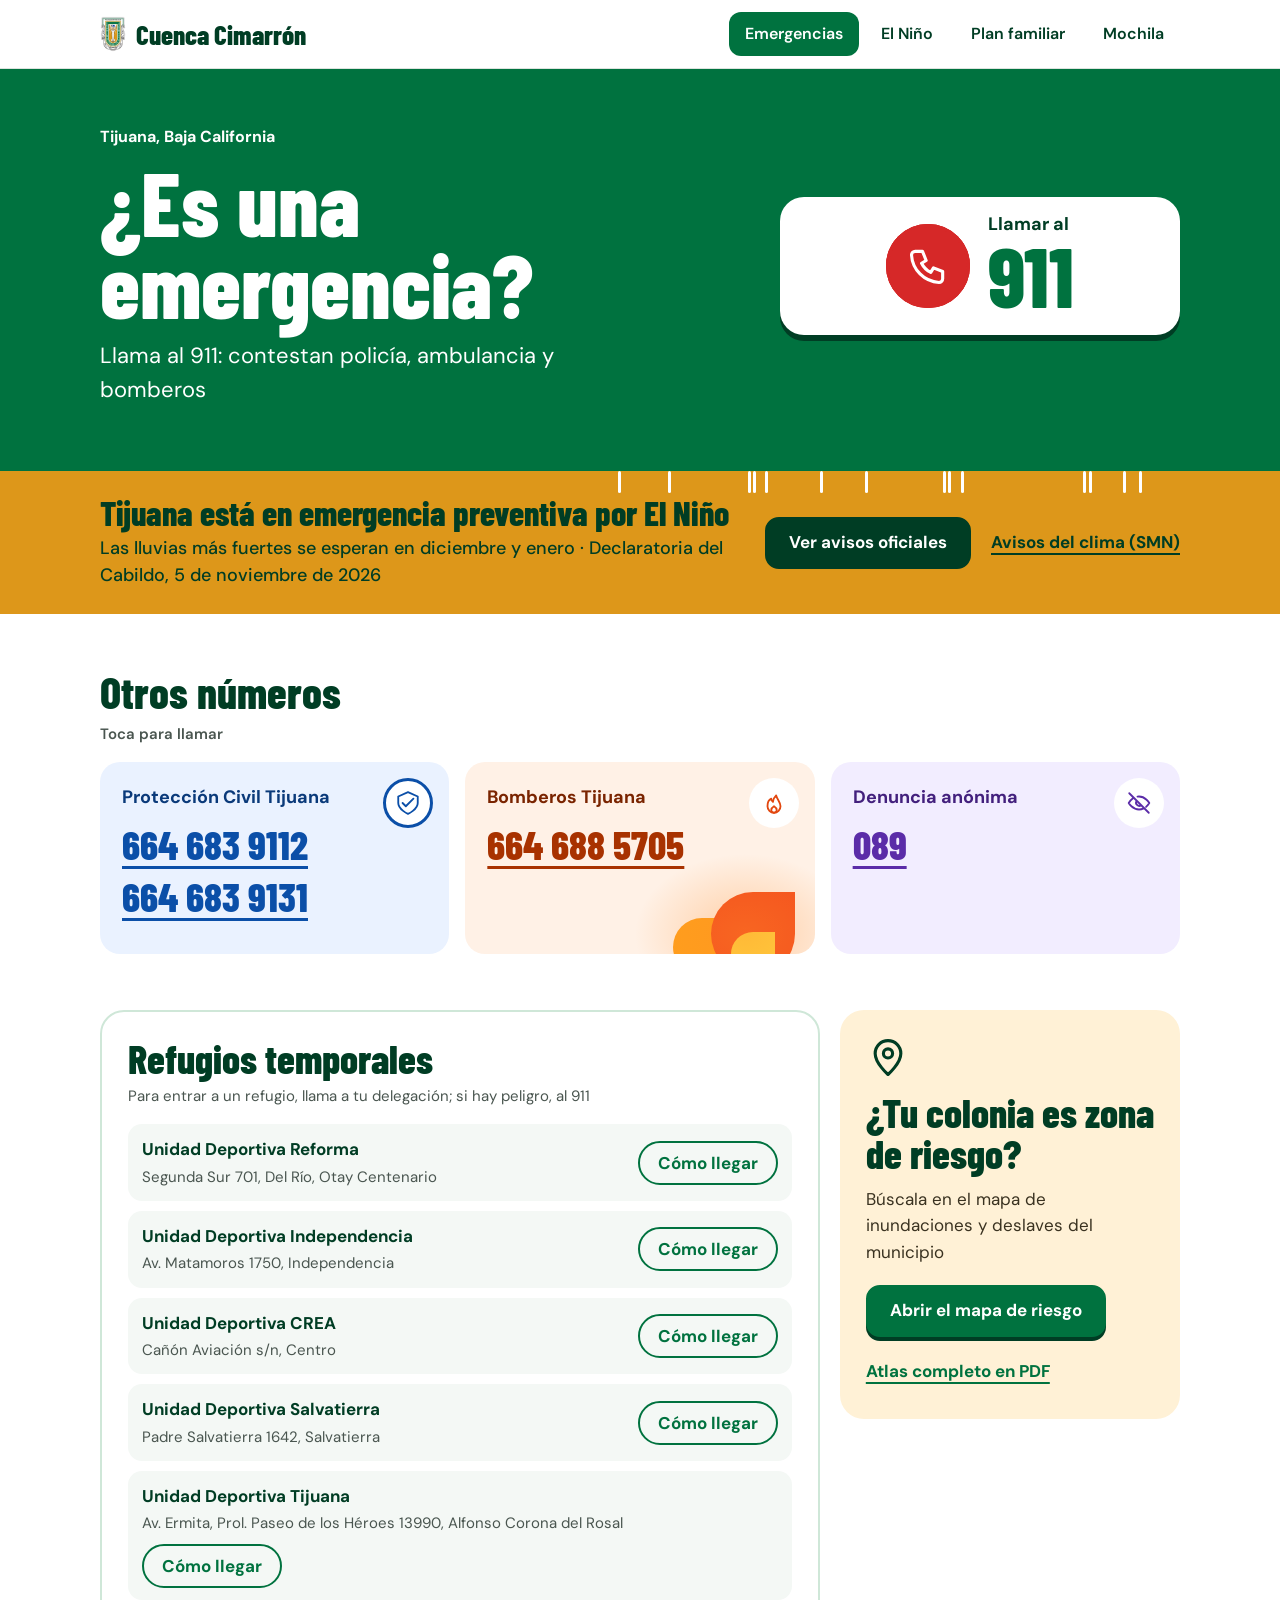
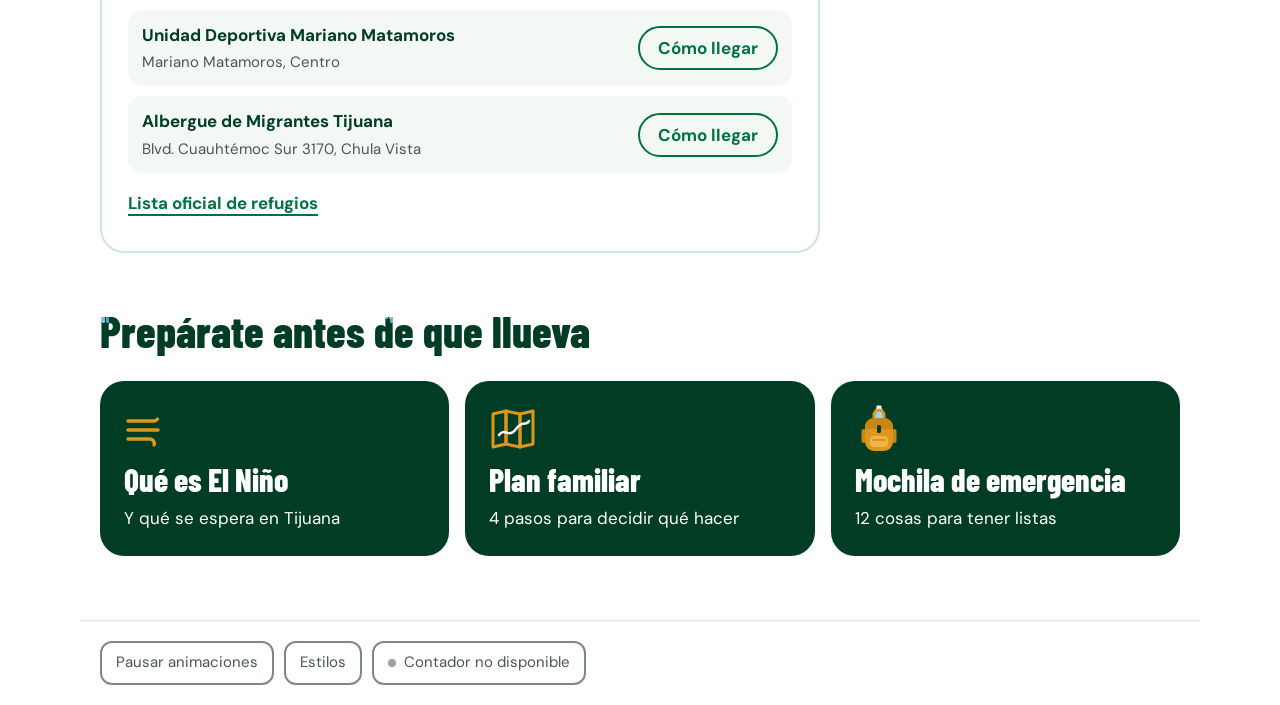
==== commit 38befa71: "Trae interfaz del companero a hambu" ====
--- a/index.html
+++ b/index.html
@@ -1,37 +1,4 @@
 <!doctype html>
-<html lang="es">
-<head>
-  <meta charset="utf-8"><meta name="viewport" content="width=device-width, initial-scale=1">
-  <meta name="description" content="Cuenca Cimarrona: información y juegos para aprender sobre El Niño y la prevención en Tijuana.">
-  <title>Cuenca Cimarrona | UABC</title><link rel="stylesheet" href="css/styles.css"><script src="js/app.js" defer></script>
-</head>
-<body>
-  <a class="skip-link" href="#contenido">Saltar al contenido principal</a>
-  <header class="site-header"><div class="header-inner">
-    <a class="brand" href="#contenido"><img src="assets/images/logo_uabc.png" alt="UABC"><span><strong>CUENCA CIMARRONA</strong></span></a>
-    <button class="menu-toggle" id="menuToggle" type="button" aria-expanded="false" aria-controls="siteNav">Menú <span>☰</span></button>
-    <nav class="site-nav" id="siteNav" aria-label="Navegación principal"><a class="active" href="index.html">Inicio</a><a href="pages/juegos.html">Juegos</a><a href="pages/aprende.html">Aprende</a><a href="pages/recursos.html">Consejos</a></nav>
-  </div></header>
-
-  <main id="contenido" tabindex="-1">
-    <section class="emergency-quick" aria-labelledby="emergency-quick-title"><div class="emergency-quick-inner"><div class="emergency-quick-heading"><p class="eyebrow">INFORMACIÓN IMPORTANTE</p><h2 id="emergency-quick-title">¿Necesita ayuda durante una emergencia?</h2><p>Consulte los contactos principales y la información oficial antes de explorar el contenido de prevención.</p></div><div class="emergency-quick-grid"><a class="emergency-quick-card emergency-quick-main" href="tel:911"><span class="emergency-quick-icon">☎</span><span><strong>911</strong><small>Emergencias generales</small></span><b>↗</b></a><a class="emergency-quick-card" href="tel:071"><span class="emergency-quick-icon">⚡</span><span><strong>071</strong><small>CFE · fallas eléctricas</small></span><b>↗</b></a><a class="emergency-quick-card" href="tel:073"><span class="emergency-quick-icon">≈</span><span><strong>073</strong><small>CESPT · agua y drenaje</small></span><b>↗</b></a><a class="emergency-quick-card" href="tel:6646839112"><span class="emergency-quick-icon">⌂</span><span><strong>683-9112</strong><small>Protección Civil Tijuana</small></span><b>↗</b></a><a class="emergency-quick-card emergency-quick-link" href="https://proteccioncivil.tijuana.gob.mx/refugios.aspx" target="_blank" rel="noopener"><span class="emergency-quick-icon">⌂</span><span><strong>Refugios</strong><small>Consulte ubicaciones y activación</small></span><b>↗</b></a></div><div class="emergency-quick-links"><a href="https://proteccioncivil.tijuana.gob.mx/refugios.aspx" target="_blank" rel="noopener"><span>⌂</span> Lista de refugios temporales <b>↗</b></a><a href="https://gemelodigital.implantijuana.gob.mx/atlas-de-riesgo-tijuana-2024" target="_blank" rel="noopener"><span>⌖</span> Mapa de riesgo de Tijuana <b>↗</b></a><a href="https://proteccioncivil.tijuana.gob.mx/" target="_blank" rel="noopener"><span>!</span> Avisos de Protección Civil <b>↗</b></a></div><p class="emergency-quick-note">Los refugios temporales se activan según la emergencia; consulte Protección Civil o llame al 911.</p></div></section>
-    <section class="hero-section"><div class="hero-inner"><div class="hero-copy">
-      <p class="eyebrow"><span class="eyebrow-dot"></span> Proyecto universitario · UABC Tijuana</p><h1>Aprender a prevenir también puede ser un <em>juego.</em></h1>
-      <p class="hero-text">Explore dinámicas, consejos y recursos para comprender el fenómeno de El Niño y prepararse mejor ante las lluvias en la comunidad.</p>
-    </div><div class="hero-image-wrap"><img src="assets/images/hero-el-nino.png" alt="Ilustración de una zona urbana de Tijuana durante la lluvia, con una mochila de emergencia y una ruta segura"></div></div></section>
-
-    <section class="intro-strip" id="proyecto"><div><p class="eyebrow">UN PROYECTO COLABORATIVO</p><h2>La información se queda más cuando la vivimos.</h2></div><p><strong>Cuenca Cimarrona reúne propuestas elaboradas de manera colaborativa.</strong> El sitio integra juegos, ideas y recursos para convertir la prevención en experiencias sencillas, participativas y fáciles de compartir.</p></section>
-
-    <section class="games-section" id="juegos" aria-labelledby="games-title"><div class="section-head"><div><p class="eyebrow">APRENDA JUGANDO</p><h2 id="games-title">Elija una dinámica</h2></div><div class="carousel-tools"><a class="text-link" href="pages/juegos.html">Ver más en Juegos <span>→</span></a><div class="carousel-controls"><button id="prevGame" type="button" aria-label="Juego anterior">←</button><span id="gameCounter" aria-live="polite">01 / 03</span><button id="nextGame" type="button" aria-label="Siguiente juego">→</button></div></div></div>
-      <div class="game-carousel" id="gameCarousel" role="region" aria-roledescription="carrusel" aria-label="Juegos de prevención"></div>
-    </section>
-
-    <section class="content-section home-carousel-section" id="aprende-home" aria-labelledby="learn-home-title"><div class="section-head"><div><p class="eyebrow">APRENDA PASO A PASO</p><h2 id="learn-home-title">Ideas para comprender y prepararse</h2></div><div class="carousel-tools"><a class="text-link" href="pages/aprende.html">Ver más en Aprende <span>→</span></a><div class="carousel-controls"><button id="prevHomeLesson" type="button" aria-label="Tema anterior">←</button><span id="homeLessonCounter" aria-live="polite">01 / 03</span><button id="nextHomeLesson" type="button" aria-label="Siguiente tema">→</button></div></div></div><div class="home-carousel" id="homeLessonCarousel" role="region" aria-roledescription="carrusel" aria-label="Aprendizaje"></div><div class="learn-shortcuts" aria-label="Temas y dependencias"><a class="learn-shortcut" href="pages/aprende.html#riesgos"><span>01</span><strong>Riesgos en Tijuana</strong><small>Conozca las situaciones que se abordan en el proyecto.</small><i aria-hidden="true">→</i></a><a class="learn-shortcut" href="pages/aprende.html#actividades"><span>02</span><strong>Actividades y prevención</strong><small>Revise qué atiende cada dinámica de aprendizaje.</small><i aria-hidden="true">→</i></a><a class="learn-shortcut" href="pages/aprende.html#directorio"><span>03</span><strong>Dependencias de apoyo</strong><small>Consulte contactos oficiales y refugios temporales.</small><i aria-hidden="true">→</i></a></div></section>
-
-    <section class="content-section home-carousel-section" id="recursos" aria-labelledby="resources-title"><div class="section-head"><div><p class="eyebrow">CONSEJOS PRÁCTICOS</p><h2 id="resources-title">Ideas rápidas para prepararse</h2></div><div class="carousel-tools"><a class="text-link" href="pages/recursos.html">Ver más en Consejos <span>→</span></a><div class="carousel-controls"><button id="prevHomeAdvice" type="button" aria-label="Consejo anterior">←</button><span id="homeAdviceCounter" aria-live="polite">01 / 02</span><button id="nextHomeAdvice" type="button" aria-label="Siguiente consejo">→</button></div></div></div><div class="home-carousel" id="homeAdviceCarousel" role="region" aria-roledescription="carrusel" aria-label="Consejos"></div></section>
-
-    <section class="team-section" id="equipo"><div class="team-inner"><div class="team-copy"><p class="eyebrow">APRENDIZAJE EN COMUNIDAD</p><h2>Una comunidad más preparada comienza con información clara.</h2><p>Cuenca Cimarrona reúne juegos, consejos e ideas para convertir la prevención en acciones sencillas y fáciles de compartir.</p></div><div class="team-card"><div class="team-card-top"><span class="team-card-mark">UABC</span><span class="team-card-label">Proyecto académico</span></div><strong>Prevención para Tijuana</strong><p>Contenido colaborativo sobre El Niño, lluvias y decisiones seguras.</p><div class="team-card-tags"><span>Juegos</span><span>Aprendizaje</span><span>Consejos</span></div></div></div></section>
-  </main>
-
-  <footer class="site-footer" id="redes"><div class="footer-main"><div class="footer-brand"><img src="assets/images/logo_uabc.png" alt="UABC"><div><strong>CUENCA CIMARRONA</strong><span>Prevención, aprendizaje y comunidad.</span></div></div><div class="social-block"><p>Síguenos y comparte</p><div class="social-links"><a href="#redes" aria-label="Instagram"><svg viewBox="0 0 24 24" aria-hidden="true"><rect x="4" y="4" width="16" height="16" rx="5"></rect><circle cx="12" cy="12" r="4"></circle><circle cx="17.5" cy="6.5" r="1"></circle></svg></a><a href="#redes" aria-label="YouTube"><svg viewBox="0 0 24 24" aria-hidden="true"><path d="M21 8.2a2.6 2.6 0 0 0-1.8-1.8C17.6 6 12 6 12 6s-5.6 0-7.2.4A2.6 2.6 0 0 0 3 8.2 27 27 0 0 0 2.6 12 27 27 0 0 0 3 15.8a2.6 2.6 0 0 0 1.8 1.8C6.4 18 12 18 12 18s5.6 0 7.2-.4a2.6 2.6 0 0 0 1.8-1.8 27 27 0 0 0 .4-3.8 27 27 0 0 0-.4-3.8Z"></path><path d="m10 15 5-3-5-3v6Z" fill="currentColor" stroke="none"></path></svg></a><a href="#redes" aria-label="TikTok"><svg viewBox="0 0 24 24" aria-hidden="true"><path d="M15 4c.3 2.2 1.6 3.5 4 3.7v3.1c-1.4 0-2.7-.4-4-1.1v5.7a5.6 5.6 0 1 1-4.8-5.5v3.1a2.5 2.5 0 1 0 1.7 2.4V4H15Z"></path></svg></a><a href="#redes" aria-label="Facebook"><svg viewBox="0 0 24 24" aria-hidden="true"><path d="M13.5 21v-8h2.7l.4-3h-3.1V8.1c0-.9.3-1.5 1.6-1.5h1.7V4a22 22 0 0 0-2.4-.1c-2.4 0-4 1.5-4 4.1V10H8v3h2.4v8h3.1Z"></path></svg></a></div></div></div><div class="footer-bottom"><span>© 2026 Cuenca Cimarrona · Proyecto académico UABC</span><span>Hecho por estudiantes para estudiantes.</span></div></footer>
-</body></html>
+<html lang="es"><head><meta charset="UTF-8"><meta name="viewport" content="width=device-width, initial-scale=1.0"><meta name="theme-color" content="#00723f"><meta name="description" content="Números de emergencia, avisos oficiales, refugios y mapa de riesgo de Tijuana durante El Niño. Proyecto de estudiantes UABC."><link rel="icon" type="image/svg+xml" href="/brand/cimarron.svg"><title>Emergencias · Cuenca Cimarrón</title>  <script type="module" crossorigin src="/assets/index-gZdk-X6S.js"></script>
+  <link rel="stylesheet" crossorigin href="/assets/index-C1x23a1A.css">
+</head><body><div id="app"></div></body></html>
--- a/assets/index-C1x23a1A.css
+++ b/assets/index-C1x23a1A.css
@@ -0,0 +1 @@
+@font-face{font-family:DM Sans;font-style:normal;font-display:swap;font-weight:400;src:url(/assets/dm-sans-latin-ext-400-normal-BtiwyxMk.woff2)format("woff2"),url(/assets/dm-sans-latin-ext-400-normal-BjWJ59Pq.woff)format("woff");unicode-range:U+100-2BA,U+2BD-2C5,U+2C7-2CC,U+2CE-2D7,U+2DD-2FF,U+304,U+308,U+329,U+1D00-1DBF,U+1E00-1E9F,U+1EF2-1EFF,U+2020,U+20A0-20AB,U+20AD-20C0,U+2113,U+2C60-2C7F,U+A720-A7FF}@font-face{font-family:DM Sans;font-style:normal;font-display:swap;font-weight:400;src:url(/assets/dm-sans-latin-400-normal-CW0RaeGs.woff2)format("woff2"),url(/assets/dm-sans-latin-400-normal-BwCSEQnW.woff)format("woff");unicode-range:U+??,U+131,U+152-153,U+2BB-2BC,U+2C6,U+2DA,U+2DC,U+304,U+308,U+329,U+2000-206F,U+20AC,U+2122,U+2191,U+2193,U+2212,U+2215,U+FEFF,U+FFFD}@font-face{font-family:DM Sans;font-style:normal;font-display:swap;font-weight:500;src:url(/assets/dm-sans-latin-ext-500-normal-BJfUCQsA.woff2)format("woff2"),url(/assets/dm-sans-latin-ext-500-normal-DR84L5F-.woff)format("woff");unicode-range:U+100-2BA,U+2BD-2C5,U+2C7-2CC,U+2CE-2D7,U+2DD-2FF,U+304,U+308,U+329,U+1D00-1DBF,U+1E00-1E9F,U+1EF2-1EFF,U+2020,U+20A0-20AB,U+20AD-20C0,U+2113,U+2C60-2C7F,U+A720-A7FF}@font-face{font-family:DM Sans;font-style:normal;font-display:swap;font-weight:500;src:url(/assets/dm-sans-latin-500-normal-B9HHJjqV.woff2)format("woff2"),url(/assets/dm-sans-latin-500-normal-Dr3UlScf.woff)format("woff");unicode-range:U+??,U+131,U+152-153,U+2BB-2BC,U+2C6,U+2DA,U+2DC,U+304,U+308,U+329,U+2000-206F,U+20AC,U+2122,U+2191,U+2193,U+2212,U+2215,U+FEFF,U+FFFD}@font-face{font-family:DM Sans;font-style:normal;font-display:swap;font-weight:600;src:url(/assets/dm-sans-latin-ext-600-normal-4vooXBpG.woff2)format("woff2"),url(/assets/dm-sans-latin-ext-600-normal-DRtaDpgU.woff)format("woff");unicode-range:U+100-2BA,U+2BD-2C5,U+2C7-2CC,U+2CE-2D7,U+2DD-2FF,U+304,U+308,U+329,U+1D00-1DBF,U+1E00-1E9F,U+1EF2-1EFF,U+2020,U+20A0-20AB,U+20AD-20C0,U+2113,U+2C60-2C7F,U+A720-A7FF}@font-face{font-family:DM Sans;font-style:normal;font-display:swap;font-weight:600;src:url(/assets/dm-sans-latin-600-normal-Aqo67rzb.woff2)format("woff2"),url(/assets/dm-sans-latin-600-normal-BmdmIIQ2.woff)format("woff");unicode-range:U+??,U+131,U+152-153,U+2BB-2BC,U+2C6,U+2DA,U+2DC,U+304,U+308,U+329,U+2000-206F,U+20AC,U+2122,U+2191,U+2193,U+2212,U+2215,U+FEFF,U+FFFD}@font-face{font-family:DM Sans;font-style:normal;font-display:swap;font-weight:700;src:url(/assets/dm-sans-latin-ext-700-normal-CJIcxD6K.woff2)format("woff2"),url(/assets/dm-sans-latin-ext-700-normal-BLI3TTWz.woff)format("woff");unicode-range:U+100-2BA,U+2BD-2C5,U+2C7-2CC,U+2CE-2D7,U+2DD-2FF,U+304,U+308,U+329,U+1D00-1DBF,U+1E00-1E9F,U+1EF2-1EFF,U+2020,U+20A0-20AB,U+20AD-20C0,U+2113,U+2C60-2C7F,U+A720-A7FF}@font-face{font-family:DM Sans;font-style:normal;font-display:swap;font-weight:700;src:url(/assets/dm-sans-latin-700-normal-DvUfVpUG.woff2)format("woff2"),url(/assets/dm-sans-latin-700-normal-CUSSCpQX.woff)format("woff");unicode-range:U+??,U+131,U+152-153,U+2BB-2BC,U+2C6,U+2DA,U+2DC,U+304,U+308,U+329,U+2000-206F,U+20AC,U+2122,U+2191,U+2193,U+2212,U+2215,U+FEFF,U+FFFD}@font-face{font-family:Barlow Condensed;font-style:normal;font-display:swap;font-weight:600;src:url(/assets/barlow-condensed-vietnamese-600-normal-A5AYRdjN.woff2)format("woff2"),url(/assets/barlow-condensed-vietnamese-600-normal-CNlPk46_.woff)format("woff");unicode-range:U+102-103,U+110-111,U+128-129,U+168-169,U+1A0-1A1,U+1AF-1B0,U+300-301,U+303-304,U+308-309,U+323,U+329,U+1EA0-1EF9,U+20AB}@font-face{font-family:Barlow Condensed;font-style:normal;font-display:swap;font-weight:600;src:url(/assets/barlow-condensed-latin-ext-600-normal-18ESti3H.woff2)format("woff2"),url(/assets/barlow-condensed-latin-ext-600-normal-Clv9cIcR.woff)format("woff");unicode-range:U+100-2BA,U+2BD-2C5,U+2C7-2CC,U+2CE-2D7,U+2DD-2FF,U+304,U+308,U+329,U+1D00-1DBF,U+1E00-1E9F,U+1EF2-1EFF,U+2020,U+20A0-20AB,U+20AD-20C0,U+2113,U+2C60-2C7F,U+A720-A7FF}@font-face{font-family:Barlow Condensed;font-style:normal;font-display:swap;font-weight:600;src:url(/assets/barlow-condensed-latin-600-normal-DepVgxBB.woff2)format("woff2"),url(/assets/barlow-condensed-latin-600-normal-BFJEwTuo.woff)format("woff");unicode-range:U+??,U+131,U+152-153,U+2BB-2BC,U+2C6,U+2DA,U+2DC,U+304,U+308,U+329,U+2000-206F,U+20AC,U+2122,U+2191,U+2193,U+2212,U+2215,U+FEFF,U+FFFD}@font-face{font-family:Barlow Condensed;font-style:normal;font-display:swap;font-weight:700;src:url(/assets/barlow-condensed-vietnamese-700-normal-DYeBwlKR.woff2)format("woff2"),url(/assets/barlow-condensed-vietnamese-700-normal-DhIzd8Tb.woff)format("woff");unicode-range:U+102-103,U+110-111,U+128-129,U+168-169,U+1A0-1A1,U+1AF-1B0,U+300-301,U+303-304,U+308-309,U+323,U+329,U+1EA0-1EF9,U+20AB}@font-face{font-family:Barlow Condensed;font-style:normal;font-display:swap;font-weight:700;src:url(/assets/barlow-condensed-latin-ext-700-normal-CwuXbfVR.woff2)format("woff2"),url(/assets/barlow-condensed-latin-ext-700-normal-BIHFfxf0.woff)format("woff");unicode-range:U+100-2BA,U+2BD-2C5,U+2C7-2CC,U+2CE-2D7,U+2DD-2FF,U+304,U+308,U+329,U+1D00-1DBF,U+1E00-1E9F,U+1EF2-1EFF,U+2020,U+20A0-20AB,U+20AD-20C0,U+2113,U+2C60-2C7F,U+A720-A7FF}@font-face{font-family:Barlow Condensed;font-style:normal;font-display:swap;font-weight:700;src:url(/assets/barlow-condensed-latin-700-normal-v1xN8_Wq.woff2)format("woff2"),url(/assets/barlow-condensed-latin-700-normal-Dmwat-ge.woff)format("woff");unicode-range:U+??,U+131,U+152-153,U+2BB-2BC,U+2C6,U+2DA,U+2DC,U+304,U+308,U+329,U+2000-206F,U+20AC,U+2122,U+2191,U+2193,U+2212,U+2215,U+FEFF,U+FFFD}@font-face{font-family:Barlow Condensed;font-style:normal;font-display:swap;font-weight:800;src:url(/assets/barlow-condensed-vietnamese-800-normal-CpjukuLw.woff2)format("woff2"),url(/assets/barlow-condensed-vietnamese-800-normal-BZxKbt5V.woff)format("woff");unicode-range:U+102-103,U+110-111,U+128-129,U+168-169,U+1A0-1A1,U+1AF-1B0,U+300-301,U+303-304,U+308-309,U+323,U+329,U+1EA0-1EF9,U+20AB}@font-face{font-family:Barlow Condensed;font-style:normal;font-display:swap;font-weight:800;src:url(/assets/barlow-condensed-latin-ext-800-normal-DGNyg4u8.woff2)format("woff2"),url(/assets/barlow-condensed-latin-ext-800-normal-gY_0Gifi.woff)format("woff");unicode-range:U+100-2BA,U+2BD-2C5,U+2C7-2CC,U+2CE-2D7,U+2DD-2FF,U+304,U+308,U+329,U+1D00-1DBF,U+1E00-1E9F,U+1EF2-1EFF,U+2020,U+20A0-20AB,U+20AD-20C0,U+2113,U+2C60-2C7F,U+A720-A7FF}@font-face{font-family:Barlow Condensed;font-style:normal;font-display:swap;font-weight:800;src:url(/assets/barlow-condensed-latin-800-normal-BKzMuPgK.woff2)format("woff2"),url(/assets/barlow-condensed-latin-800-normal-e9GbPXiK.woff)format("woff");unicode-range:U+??,U+131,U+152-153,U+2BB-2BC,U+2C6,U+2DA,U+2DC,U+304,U+308,U+329,U+2000-206F,U+20AC,U+2122,U+2191,U+2193,U+2212,U+2215,U+FEFF,U+FFFD}:root{--uabc-green:#00723f;--uabc-gold:#dd971a;--green-deep:#003d24;--gold-text:#8a5a00;--paper:#fff;--surface:#fff;--ink:#1c2621;--muted:#4a5650;--line:#dce3de;--control-line:#7c8a82;--green-tint:#e6f4ec;--gold-tint:#fff1d6;--font-heading:"Barlow Condensed", sans-serif;--font-body:"DM Sans", sans-serif;--radius-card:20px;--radius-block:24px;--radius-button:14px;--space-1:4px;--space-2:8px;--space-3:12px;--space-4:16px;--space-6:24px;--space-8:32px;--space-12:48px}*{box-sizing:border-box}html{scroll-behavior:smooth}body{background:var(--paper);color:var(--ink);font-family:var(--font-body);margin:0;font-size:17px;line-height:1.55;overflow-x:clip}button,input,a{-webkit-tap-highlight-color:transparent}button,input{font:inherit}button,a{touch-action:manipulation}button,summary,label[for]{cursor:pointer}a{color:inherit;text-decoration:none}button{color:inherit;background:0 0;border:0}button:disabled{opacity:.5;cursor:not-allowed}a:focus-visible,button:focus-visible,input:focus-visible{outline:3px solid var(--green-deep);outline-offset:3px}:is(.supply-row:has(input:focus-visible),.task-row:has(input:focus-visible)){outline:3px solid var(--green-deep);outline-offset:2px}.supply-row input:focus-visible,.task-row input:focus-visible{outline:none}.band-green a:focus-visible,.page-heading a:focus-visible,.prep-card:focus-visible,.nav-link.active:focus-visible{outline-color:#fff}h1,h2,h3,p{margin:0}h1,h2,h3{font-family:var(--font-heading);color:var(--green-deep);font-weight:800;line-height:1.02}h1{font-size:64px}h2{font-size:40px}h3{font-size:28px}p{color:var(--muted)}svg{vertical-align:middle;flex-shrink:0}img{max-width:100%;display:block}input[type=checkbox]{appearance:none;border:2px solid var(--green-deep);cursor:pointer;background:#fff;border-radius:7px;flex-shrink:0;place-content:center;width:24px;height:24px;margin:0;display:inline-grid}input[type=checkbox]:after{content:"";opacity:0;border:0 solid #fff;border-width:0 0 3px 3px;width:12px;height:7px;transform:translateY(-2px)rotate(-45deg)}input[type=checkbox]:checked{background:var(--uabc-green);border-color:var(--uabc-green)}input[type=checkbox]:checked:after{opacity:1}input[type=checkbox]:hover{background:var(--green-tint)}input[type=checkbox]:checked:hover{background:var(--green-deep)}.wrap{max-width:1120px;margin:0 auto;padding-inline:20px}.site-header{background:var(--surface);border-bottom:1px solid var(--line)}.header-row{flex-wrap:wrap;justify-content:space-between;align-items:center;gap:8px 24px;padding-block:12px;display:flex}.brand{min-height:44px;font-family:var(--font-heading);color:var(--green-deep);align-items:center;gap:10px;font-size:27px;font-weight:800;line-height:1;display:inline-flex}.brand img{object-fit:contain}.site-nav{flex-wrap:wrap;gap:6px;display:flex}.nav-link{min-height:44px;color:var(--green-deep);border-radius:12px;align-items:center;padding:0 16px;font-size:16px;font-weight:600;transition:background .15s;display:inline-flex}.nav-link:hover{background:var(--green-tint)}.nav-link.active{background:var(--uabc-green);color:#fff}.button{border-radius:var(--radius-button);text-align:center;border:2px solid #0000;justify-content:center;align-items:center;gap:10px;min-height:52px;padding:12px 22px;font-size:17px;font-weight:700;line-height:1.25;transition:background .12s,transform 80ms;display:inline-flex}.primary{background:var(--uabc-green);border-color:var(--uabc-green);color:#fff;box-shadow:0 4px 0 var(--green-deep)}.primary:hover{background:#005f34;border-color:#005f34}.primary:active{box-shadow:none;transform:translateY(4px)}.secondary{background:var(--surface);border-color:var(--uabc-green);color:var(--green-deep)}.secondary:hover{background:var(--green-tint)}.dark{background:var(--green-deep);border-color:var(--green-deep);color:#fff}.dark:hover{background:#00532e;border-color:#00532e}.text-link{min-height:44px;color:var(--uabc-green);text-underline-offset:5px;align-items:center;gap:8px;padding:0;font-weight:700;text-decoration:underline;text-decoration-thickness:2px;display:inline-flex}.text-link:hover{color:var(--green-deep);text-decoration-thickness:3px}.pill{border:2px solid var(--uabc-green);min-height:44px;color:var(--uabc-green);white-space:nowrap;border-radius:999px;align-items:center;padding:0 18px;font-weight:700;transition:background .12s,color .12s;display:inline-flex}.pill:hover,.band-green{background:var(--uabc-green);color:#fff}.hero-911{flex-wrap:wrap;align-items:center;gap:32px 56px;padding-block:56px 64px;display:flex}.hero-911-text{flex:420px;min-width:0}.hero-place{color:#fff;margin-bottom:10px;font-size:16px;font-weight:700}.hero-911 h1{color:#fff;margin-bottom:14px;font-size:clamp(56px,7vw,92px);line-height:.92}.hero-lead{color:#fff;max-width:480px;font-size:22px}.call-main{min-height:128px;color:var(--green-deep);border-radius:var(--radius-block);box-shadow:0 6px 0 var(--green-deep);background:#fff;flex:0 400px;justify-content:center;align-items:center;gap:18px;padding:18px 28px;transition:background .12s,transform 80ms;display:flex}.call-main:hover{background:#f1faf4}.call-main:active{box-shadow:none;transform:translateY(6px)}.call-label{font-size:18px;font-weight:700}.call-number{font-family:var(--font-heading);color:var(--uabc-green);font-size:84px;font-weight:800}.band-gold{background:var(--uabc-gold);color:var(--green-deep)}.alert-row{flex-wrap:wrap;justify-content:space-between;align-items:center;gap:14px 28px;padding-block:24px;display:flex}.alert-row>div:first-child{flex:520px;min-width:0}.alert-row h2{margin-bottom:4px;font-size:34px;line-height:1.05}.alert-row p{color:var(--green-deep);font-size:18px;font-weight:500}.alert-actions{flex-wrap:wrap;align-items:center;gap:8px 20px;display:flex}.text-link.on-gold{color:var(--green-deep)}.home-body{flex-direction:column;gap:56px;padding-block:56px 64px;display:flex}.section-title{margin-bottom:20px;font-size:44px}.phone-grid{grid-template-columns:repeat(auto-fit,minmax(240px,1fr));gap:16px;display:grid}.phone-card{background:var(--green-tint);border-radius:var(--radius-card);padding:22px}.phone-name{color:var(--green-deep);margin-bottom:6px;font-size:18px;font-weight:700}.phone-card a{min-height:52px;font-family:var(--font-heading);color:var(--uabc-green);text-underline-offset:6px;align-items:center;font-size:40px;font-weight:800;line-height:1.1;text-decoration:underline;text-decoration-thickness:3px;display:flex}.phone-card a:hover{color:var(--green-deep)}.section-note{color:var(--muted);margin-bottom:16px;font-size:15px}.split{flex-wrap:wrap;align-items:flex-start;gap:20px;display:flex}.shelters{border-radius:var(--radius-block);border:2px solid #cfe7d8;flex:999 520px;min-width:0;padding:26px}.shelters .section-title{margin-bottom:6px;font-size:40px}.shelter-list{flex-direction:column;gap:10px;margin:0 0 8px;padding:0;list-style:none;display:flex}.shelter-list li{background:#f4f8f5;border-radius:14px;flex-wrap:wrap;justify-content:space-between;align-items:center;gap:8px 16px;padding:12px 14px;display:flex}.shelter-list strong{color:var(--green-deep);display:block}.shelter-list span span{color:var(--muted);font-size:15px}.risk-card{--pad:26px;background:var(--gold-tint);border-radius:var(--radius-block);min-width:0;padding:var(--pad);flex-direction:column;flex:340px;align-items:flex-start;gap:12px;display:flex;overflow:hidden}.risk-card svg{color:var(--green-deep)}.risk-card p{color:#3a3220;margin-bottom:8px}.prep-grid{grid-template-columns:repeat(auto-fit,minmax(240px,1fr));gap:16px;display:grid}.prep-card{border-radius:var(--radius-block);background:var(--green-deep);color:#fff;flex-direction:column;gap:10px;min-height:160px;padding:24px;transition:background .12s;display:flex}.prep-card:hover{background:#00532e}.prep-card svg{color:var(--uabc-gold)}.prep-card strong{font-family:var(--font-heading);font-size:32px;font-weight:800;line-height:1}.page{max-width:1120px;margin:0 auto;padding:0 20px 64px}.page-heading{background:var(--uabc-green);margin:0 calc(50% - 50vw) 44px;padding:52px calc(50vw - 50%) 56px}.page-heading h1{color:#fff;margin-bottom:14px;font-size:clamp(48px,6vw,76px);line-height:.95}.page-heading p{color:#fff;max-width:680px;font-size:20px}.section-space{margin-top:48px}.label{color:var(--gold-text);font-size:15px;font-weight:700;display:block}.steps-grid{grid-template-columns:repeat(4,minmax(0,1fr));gap:16px;display:grid}.step-card{background:var(--green-tint);border-radius:var(--radius-card);flex-direction:column;min-width:0;padding:22px 22px 0;display:flex;overflow:hidden}.step-top{justify-content:space-between;align-items:center;margin-bottom:18px;display:flex}.step-number{font-family:var(--font-heading);color:var(--green-deep);background:var(--uabc-gold);border-radius:12px;padding:8px 12px 6px;font-size:30px;font-weight:800;line-height:1}.step-icon{color:var(--uabc-green);place-items:center;display:grid}.step-card h3{margin-bottom:8px;font-size:30px}.step-card p{color:var(--ink);flex:1;margin-bottom:18px;font-size:16px}.step-action{background:var(--uabc-green);color:#fff;text-align:left;justify-content:space-between;align-items:center;min-height:56px;margin:0 -22px;padding:12px 22px;font-size:16px;font-weight:700;transition:background .12s;display:flex}.step-action:hover{background:#005f34}.step-action:focus-visible{outline-color:var(--green-deep);outline-offset:-5px;box-shadow:inset 0 0 0 5px #fff}.progress-track{background:var(--gold-tint);border-radius:999px;width:100%;height:14px;overflow:hidden}.progress-track>span{background:var(--uabc-gold);border-radius:999px;height:100%;transition:width .25s;display:block}.plan-summary{background:var(--gold-tint);border-radius:var(--radius-card);flex-wrap:wrap;align-items:center;gap:16px 20px;margin-bottom:24px;padding:22px 24px;display:flex}.plan-summary strong{font-family:var(--font-heading);color:var(--green-deep);font-size:30px;font-weight:800}.plan-summary p{color:#3a3220;font-size:16px}.plan-summary button{margin-left:auto}.two-column{grid-template-columns:1fr 1fr;gap:20px;display:grid}.paper-panel{border-radius:var(--radius-card);border:2px solid #cfe7d8;padding:28px}.paper-panel.warm{background:var(--gold-tint);border-color:var(--gold-tint)}.paper-panel h2{margin-bottom:12px;font-size:36px}.paper-panel p{color:var(--ink);font-size:17px}.paper-panel .text-link{margin-top:10px}.backpack-layout{grid-template-columns:1fr 330px;align-items:start;gap:28px;display:grid}.supply-list{gap:32px;display:grid}.supply-group h2{margin-bottom:12px;font-size:34px}.supply-row{background:var(--surface);cursor:pointer;border:2px solid #cfe7d8;border-radius:16px;align-items:center;gap:14px;min-height:64px;margin-bottom:10px;padding:14px 18px;transition:background .12s,border-color .12s;display:flex}.supply-row:hover{border-color:var(--uabc-green)}.supply-row.packed{background:var(--green-tint);border-color:var(--uabc-green)}.supply-icon{color:var(--uabc-green);width:32px}.supply-row strong{color:var(--green-deep);font-size:17px;display:block}.supply-row small{color:var(--muted);font-size:15px;display:block}.ready-label{color:var(--uabc-green);margin-left:auto;font-size:15px;font-weight:700}.backpack-summary{background:var(--gold-tint);border-radius:var(--radius-block);text-align:center;padding:26px;position:sticky;top:20px}.backpack-summary h2{margin-bottom:4px;font-size:32px}.backpack-number{font-family:var(--font-heading);color:var(--uabc-green);font-size:80px;font-weight:800;line-height:1}.backpack-number>span{color:var(--green-deep);font-size:40px}.backpack-summary>p{color:#3a3220}.backpack-summary .progress-track{background:#fff;margin:16px 0 8px}.micro{color:var(--muted);margin:12px 0;font-size:14px}.backpack-summary .micro{color:#3a3220}.full{width:100%}.reset-button{margin:10px auto 0}.note{background:var(--green-tint);color:var(--uabc-green);text-align:left;border-radius:16px;align-items:flex-start;gap:12px;padding:16px 18px;display:flex}.note p{color:var(--ink);font-size:16px}.note p a{color:var(--uabc-green);text-underline-offset:3px;align-items:center;gap:4px;font-weight:700;text-decoration:underline;display:inline-flex}.backpack-summary .note{background:#fff;margin-top:14px}.sources-section{margin-top:48px}.sources-section h2{margin-bottom:14px;font-size:36px}.sources-section>a{background:var(--green-tint);min-height:60px;color:var(--ink);border-radius:16px;justify-content:space-between;align-items:center;gap:12px;margin-bottom:8px;padding:14px 18px;display:flex}.sources-section>a:hover{background:#d3ecdd}.sources-section>a svg{color:var(--uabc-green)}.sources-section strong{color:var(--green-deep)}.games-empty{background:var(--green-tint);border-radius:var(--radius-block);text-align:center;flex-direction:column;justify-content:center;align-items:center;gap:12px;min-height:380px;padding:48px 24px;display:flex}.games-empty h2{font-size:44px}.games-empty p{color:var(--ink);max-width:520px;margin-bottom:12px}.toast{background:var(--green-deep);color:#fff;z-index:80;border-radius:14px;max-width:calc(100vw - 32px);padding:12px 20px;font-size:16px;position:fixed;bottom:28px;left:50%;transform:translate(-50%)}.modal{border-radius:var(--radius-block);background:var(--surface);width:570px;max-width:calc(100vw - 32px);max-height:calc(100dvh - 40px);color:var(--ink);border:0;padding:0}.modal::backdrop{background:#002a19cc}.modal-body{padding:36px;position:relative}.modal h2{margin-bottom:18px;padding-right:40px;font-size:38px}.modal-intro{margin:-4px 0 18px;font-size:17px}.icon-button{background:var(--green-tint);width:44px;height:44px;color:var(--green-deep);border-radius:999px;place-items:center;display:grid}.icon-button:hover{background:#cbe5d6}.modal-close{position:absolute;top:16px;right:16px}.task-list{margin-bottom:20px}.task-row{border-bottom:1px solid var(--line);cursor:pointer;align-items:flex-start;gap:12px;padding:16px 0;font-size:17px;display:flex}.task-row input{margin-top:2px}.modal .note{background:var(--gold-tint);margin-bottom:20px}.modal .micro{text-align:center}.metrics{grid-template-columns:1fr 1fr;gap:14px;margin-bottom:20px;display:grid}.metrics>div{background:var(--green-tint);border-radius:16px;padding:20px}.metrics strong{font-family:var(--font-heading);color:var(--uabc-green);font-size:52px;font-weight:800;line-height:1.05;display:block}.metrics span{color:var(--ink);font-size:15px}.small{font-size:15px}.muted-text{color:var(--muted)}.modal .small{margin-bottom:18px}.button-row{justify-content:flex-end;gap:12px;display:flex}.footer{border-top:1px solid var(--line);max-width:1120px;margin:0 auto;padding:20px;display:flex}.visits-tag{border:2px solid var(--control-line);background:var(--surface);white-space:nowrap;min-height:44px;color:var(--muted);border-radius:12px;align-items:center;gap:8px;padding:6px 14px;font-size:15px;display:flex}.visits-tag:hover{border-color:var(--uabc-green);color:var(--green-deep)}.visits-tag b{color:var(--green-deep)}.status-dot{background:var(--uabc-green);border-radius:50%;width:8px;height:8px}.status-dot.muted{background:#9aa39e}.skip-link{z-index:100;background:var(--green-deep);color:#fff;border-radius:12px;padding:14px;position:fixed;top:-100px;left:20px}.skip-link:focus{top:10px}.storage-warning{background:var(--gold-tint);color:#5c3c00;padding:10px 20px;font-size:15px}.print-only{display:none}@media (width<=1000px){.steps-grid{grid-template-columns:repeat(2,minmax(0,1fr))}.backpack-layout{grid-template-columns:1fr 280px}}@media (width<=760px){body{font-size:16px}.header-row{padding-block:10px 12px}.site-nav{width:100%}.nav-link{padding:0 12px}.hero-911{padding-block:36px 44px}.hero-911 h1{font-size:58px}.hero-lead{font-size:20px}.call-main{flex:100%;min-height:112px}.call-number{font-size:72px}.alert-row h2{font-size:28px}.home-body{gap:44px;padding-block:40px 48px}.section-title,.shelters .section-title{font-size:34px}.shelters,.risk-card{padding:20px}.risk-card{--pad:20px}.page-heading{margin-bottom:32px;padding-block:36px 40px}.page-heading h1{font-size:48px}.page-heading p{font-size:18px}.steps-grid{grid-template-columns:1fr;gap:12px}.two-column{grid-template-columns:1fr}.plan-summary button{width:100%;margin-left:0}.backpack-layout{grid-template-columns:1fr}.backpack-summary{grid-row:1;position:static}.paper-panel{padding:22px}.modal-body{padding:28px 20px}.modal h2{font-size:32px}.games-empty h2{font-size:36px}}@media (width<=480px){.metrics{grid-template-columns:1fr}.button-row{flex-direction:column-reverse}.ready-label{display:none}}@media print{body{color:#000;background:#fff;font-size:12pt}.site-header,.footer,.skip-link,.button,.reset-button,.modal,.storage-warning{display:none!important}.page{max-width:none;padding:0}.page-heading{background:0 0;margin:0 0 20px;padding:0}.page-heading h1{color:#000;font-size:32px}.page-heading p{color:#000}.backpack-layout{display:block}.backpack-summary{text-align:left;background:0 0;padding:10px;position:static}.backpack-summary .note,.backpack-summary .progress-track{display:none}.backpack-summary h2{font-size:22px}.backpack-number{font-size:25px}.supply-row{break-inside:avoid;background:#fff;border-color:#ccc;padding:8px}.supply-row input{appearance:none;border:1px solid #555;width:15px;height:15px}.supply-row input:checked:after{content:"✓";font-size:14px;line-height:13px;display:block}.supply-list{gap:15px}.supply-group h2{font-size:23px}.steps-grid{display:none}.print-only{display:block}.print-only article{break-inside:avoid;margin:24px 0}.print-only h2{margin-bottom:10px;font-size:25px}.print-only p{margin:8px 0;font-size:12pt}.plan-summary{background:#fff}.two-column{display:block}.paper-panel{break-inside:avoid;margin-top:20px}a[href^=http]:after{content:" (" attr(href) ")";word-break:break-all;font-size:9pt}*{-webkit-print-color-adjust:exact;print-color-adjust:exact}}@keyframes ring{0%,to{transform:rotate(0)}10%,30%,50%{transform:rotate(-16deg)}20%,40%,60%{transform:rotate(16deg)}70%{transform:rotate(0)}}@keyframes ripple{0%{opacity:.7;transform:scale(1)}to{opacity:0;transform:scale(2.1)}}@keyframes pop{0%{transform:scale(1)}45%{transform:scale(1.28)}to{transform:scale(1)}}@keyframes nudge{0%,to{transform:translateY(0)}40%{transform:translateY(-7px)}70%{transform:translateY(2px)}}@keyframes flicker{0%,to{opacity:.95;transform:scale(1)rotate(-45deg)}25%{opacity:.85;transform:scale(.92,1.12)rotate(-41deg)}50%{opacity:1;transform:scale(1.06,.94)rotate(-48deg)}75%{opacity:.9;transform:scale(.96,1.08)rotate(-43deg)}}@keyframes blink{0%,88%,to{transform:scaleY(1)}92%{transform:scaleY(.1)}}@keyframes rain{0%{opacity:0;transform:translateY(-30px)}15%{opacity:.8}to{opacity:0;transform:translateY(170px)}}@keyframes flip-in{0%{transform:rotateY(90deg)}to{transform:rotateY(0)}}@keyframes celebrate{0%{transform:scale(1)}30%{transform:scale(1.2)}55%{transform:scale(.96)}to{transform:scale(1)}}@keyframes confetti{0%{opacity:1;transform:translate(0)rotate(0)}to{transform:translate(var(--x), var(--y)) rotate(540deg);opacity:0}}.call-ring{color:#fff;background:#d62828;border-radius:50%;place-items:center;width:84px;height:84px;display:grid;position:relative}.call-ring:before,.call-ring:after{content:"";border:3px solid #d62828;border-radius:50%;animation:1.8s ease-out infinite ripple;position:absolute;inset:0}.call-ring:after{animation-delay:.9s}.call-ring svg{animation:1.6s ease-in-out infinite ring}.call-main:hover .call-ring,.call-main:focus-visible .call-ring{background:#b71c1c}.band-gold{position:relative;overflow:hidden}.band-gold .alert-row{position:relative}.rain span{background:#fff;border-radius:3px;width:3px;height:22px;animation:1.4s linear infinite rain;position:absolute;top:0}.phone-card{transition:transform .15s,box-shadow .15s;position:relative;overflow:hidden}.phone-card:hover,.phone-card:focus-within{box-shadow:0 7px 0 var(--card-edge,var(--green-deep));transform:translateY(-5px)rotate(-.6deg)}.phone-card:active{box-shadow:none;transform:translateY(2px)}.phone-card>.phone-name,.phone-card>a{position:relative}.phone-icon{z-index:1;width:50px;height:50px;color:var(--card-ink,var(--uabc-green));background:#fff;border-radius:50%;place-items:center;display:grid;position:absolute;top:16px;right:16px}.phone-card .phone-name{color:var(--card-ink-strong,var(--green-deep));padding-right:58px}.phone-card a{color:var(--card-ink,var(--uabc-green))}.phone-card:hover .phone-icon svg,.phone-card:focus-within .phone-icon svg{animation:.7s ease-in-out ring}.theme-civil{--card-ink:#0b4fa8;--card-ink-strong:#0a3a7a;--card-edge:#0a3a7a;background:#eaf2ff}.theme-civil .phone-icon:after{content:"";border:3px solid #0b4fa8;border-radius:50%;animation:2.4s ease-out infinite ripple;position:absolute;inset:0}.theme-fire{--card-ink:#a83200;--card-ink-strong:#7a2400;--card-edge:#7a2400;background:#fff1e6;padding-bottom:84px}.theme-fire .phone-icon{color:#e2470f}.flames{pointer-events:none;width:160px;height:140px;position:absolute;bottom:-22px;right:0}.theme-fire:after{content:"";pointer-events:none;background:radial-gradient(closest-side,#ff8c2859,#0000);border-radius:50%;width:220px;height:160px;position:absolute;bottom:-60px;right:-40px}.flames span{transform-origin:50% 100%;border-radius:50% 0 50% 50%;animation:.9s ease-in-out infinite flicker;position:absolute;bottom:0}.flames span:first-child{background:#ff9f1c;width:58px;height:58px;animation-delay:-.2s;left:18px}.flames span:nth-child(2){background:#f4511e;width:84px;height:84px;animation-duration:1.1s;left:56px}.flames span:nth-child(3){background:#ffd23f;width:44px;height:44px;animation-delay:-.5s;left:76px}.theme-fire:hover .flames span,.theme-fire:focus-within .flames span{animation-duration:.45s}.theme-secret{--card-ink:#5b2ca8;--card-ink-strong:#43207d;--card-edge:#43207d;background:#f2edff}.theme-secret .phone-icon svg{animation:4s ease-in-out infinite blink}.shelter-list li{transition:transform .15s,background .15s}.shelter-list li:hover,.shelter-list li:focus-within{background:var(--green-tint);box-shadow:inset 5px 0 0 var(--uabc-green)}.pill{transition:background .15s,box-shadow .15s}.pill:hover,.pill:focus-visible{box-shadow:0 4px 0 var(--green-deep)}.prep-card{transition:transform .15s,background .15s}.prep-card:hover,.prep-card:focus-visible{transform:translateY(-5px)rotate(.6deg)}.prep-icon{display:inline-grid}.prep-card:hover .prep-icon,.prep-card:focus-visible .prep-icon,.step-card:hover .step-icon,.step-card:focus-within .step-icon{animation:.5s ease-out nudge}.step-card.done{background:#d6eedf}.step-card.done .step-number{background:var(--uabc-green);color:#fff;animation:.4s ease-out flip-in}input[type=checkbox]:checked{animation:.28s ease-out pop}.supply-row.packed .supply-icon{animation:.35s ease-out pop}.backpack-summary.complete .backpack-number{animation:.7s ease-out celebrate}.confetti{pointer-events:none;position:absolute;top:90px;left:50%}.confetti span{border-radius:2px;width:9px;height:14px;animation:1.3s ease-out forwards confetti;position:absolute}.confetti span:nth-child(3n){background:var(--uabc-green)}.confetti span:nth-child(3n+1){background:var(--uabc-gold)}.confetti span:nth-child(3n+2){background:#d62828}.confetti span:first-child{--x:-120px;--y:-90px}.confetti span:nth-child(2){--x:-80px;--y:-130px}.confetti span:nth-child(3){--x:-30px;--y:-150px}.confetti span:nth-child(4){--x:20px;--y:-140px}.confetti span:nth-child(5){--x:70px;--y:-120px}.confetti span:nth-child(6){--x:115px;--y:-80px}.confetti span:nth-child(7){--x:130px;--y:-20px}.confetti span:nth-child(8){--x:-135px;--y:-25px}.confetti span:nth-child(9){--x:-100px;--y:40px}.confetti span:nth-child(10){--x:100px;--y:45px}.confetti span:nth-child(11){--x:-50px;--y:-60px}.confetti span:nth-child(12){--x:55px;--y:-55px}.confetti span:nth-child(13){--x:-10px;--y:-100px}.confetti span:nth-child(14){--x:30px;--y:60px}.footer{flex-wrap:wrap;gap:10px}.motion-toggle,.footer-link{border:2px solid var(--control-line);min-height:44px;color:var(--muted);border-radius:12px;align-items:center;padding:6px 14px;font-size:15px;display:inline-flex}.motion-toggle:hover,.footer-link:hover{border-color:var(--uabc-green);color:var(--green-deep)}.motion-toggle[aria-pressed=true]{background:var(--green-tint);color:var(--green-deep)}.call-main{overflow:hidden}.call-text{flex-direction:column;line-height:1;display:flex}.tap-hint{color:var(--muted);margin:-12px 0 16px;font-size:15px;font-weight:600}.learn-hero,.pack-hero{position:relative;overflow:hidden}@keyframes heat{0%,to{filter:drop-shadow(0 0 #ffd23f00);transform:scale(1)}50%{filter:drop-shadow(0 0 14px #ffd23fe6);transform:scale(1.08)}}@keyframes gust{0%{opacity:0;transform:translate(40px)}30%{opacity:1}to{opacity:0;transform:translate(-140px)}}.ocean-lab{border-radius:var(--radius-block);background:#eef6ff;padding:26px}.ocean-lab h2{margin-bottom:14px}.lab-toggle{background:#fff;border-radius:16px;flex-wrap:wrap;gap:6px;margin-bottom:16px;padding:6px;display:inline-flex}.lab-toggle button{min-height:44px;color:var(--green-deep);border-radius:12px;padding:0 18px;font-weight:700}.lab-toggle button:hover{background:var(--green-tint)}.lab-toggle button[aria-pressed=true]{color:#fff;background:#e2470f}.lab-note{margin-top:6px;font-size:15px}.lab-note a,.learn-page .micro a{color:var(--uabc-green);text-underline-offset:3px;font-weight:700;text-decoration:underline}.block-title{margin-bottom:18px}.fact-grid,.family-grid{grid-template-columns:repeat(auto-fit,minmax(230px,1fr));gap:16px;display:grid}.fact-card,.family-card{border-radius:var(--radius-card);padding:22px;transition:transform .15s}.fact-card:hover,.family-card:hover{transform:translateY(-5px)rotate(-.6deg)}.fact-card h3,.family-card h3{margin:12px 0 6px;font-size:28px}.fact-card p,.family-card p{color:var(--ink)}.fact-icon{background:#fff;border-radius:50%;place-items:center;width:76px;height:76px;display:inline-grid}.fact-time{background:#fff1d6}.fact-rain{background:#e6f0ff}.fact-slide{background:#f8efe6}.fact-change{background:#f2edff}.fc-blue{color:#1e6fd9;background:#e6f0ff}.fc-green{background:var(--green-tint);color:var(--uabc-green)}.fc-red{color:#d62828;background:#ffebee}.family-card .text-link{margin-top:6px}@keyframes wave-arm{0%,to{transform:rotate(-10deg)}50%{transform:rotate(28deg)}}@keyframes wag{0%,to{transform:rotate(-14deg)}50%{transform:rotate(18deg)}}@keyframes hop{0%,60%,to{transform:translateY(0)}30%{transform:translateY(-12px)}}.plan-summary{align-items:center;gap:20px 32px}.plan-summary-text{flex-direction:column;flex:280px;align-items:flex-start;gap:8px;display:flex}.plan-summary-text .button{margin-top:8px}.family{flex:280px;max-width:380px;height:auto}.fam-ground{fill:#f1d9a3}.fam-wave{transform-box:fill-box;transform-origin:50% 100%;animation:1s ease-in-out infinite wave-arm}.fam-tail{transform-box:fill-box;transform-origin:100% 100%;animation:.45s ease-in-out infinite wag}.kid-a{animation:1.6s ease-in-out infinite hop}.kid-b{animation:1.6s ease-in-out .5s infinite hop}.fam-dog{animation:2.2s ease-in-out 1s infinite hop}.pack-hero{flex-wrap:wrap;justify-content:space-between;align-items:center;gap:16px 32px;display:flex}.pack-hero-text{flex:380px;min-width:0}.pack-scene{flex:none;width:240px;height:230px}.backpack-canvas{height:100%}@keyframes float-icon{0%,to{transform:translateY(0)rotate(0)}50%{transform:translateY(-3px)rotate(-6deg)}}.supply-icon{background:var(--tone-bg,var(--green-tint));width:46px;height:46px;color:var(--tone,var(--uabc-green));animation:2.6s ease-in-out infinite float-icon;animation-delay:calc(var(--i,0) * -.35s);border-radius:14px;flex-shrink:0;place-items:center;display:grid}.supply-row:hover .supply-icon{animation:.7s ease-in-out ring}.supply-row.packed .supply-icon{background:var(--tone,var(--uabc-green));color:#fff;animation:.35s ease-out pop}@media (width<=760px){.pack-scene{margin:0 auto}.family{max-width:none}}@keyframes drop-fall{0%{opacity:0;transform:translateY(-4px)}30%{opacity:1}to{opacity:0;transform:translateY(20px)}}.learn-hero{flex-wrap:wrap;justify-content:space-between;align-items:center;gap:24px 40px;display:flex}.learn-hero-text{flex:360px;min-width:0}.wx{border-radius:18px;flex-direction:column;align-items:center;gap:2px;padding:10px 10px 12px;display:flex;overflow:hidden}.wx span{font-family:var(--font-heading);color:var(--green-deep);font-size:22px;font-weight:800;line-height:1}.wx-wind{background:#e3f2ff}.wx-rain{background:#cfe4ff}.wx-heat{background:#fff1d6}.wx-cold{background:#eef4ff}.wx-cycle{flex-direction:column;flex:340px;gap:10px;max-width:460px;display:flex}.wx-stage{margin:0;padding:0;list-style:none}.wx-stage .wx{padding:12px 12px 14px}.wx-stage .wx span{margin-top:4px;font-size:30px}.wx-fade-enter-active,.wx-fade-leave-active{transition:opacity .35s}.wx-fade-enter-from,.wx-fade-leave-to{opacity:0}.wx-dots{justify-content:center;gap:8px;margin:0;padding:0;list-style:none;display:flex}.wx-dots li{color:#ffffffd9;border-radius:999px;padding:3px 12px;font-size:14px;font-weight:700;transition:background .3s,color .3s}.wx-dots li.on{color:var(--green-deep);background:#fff}@keyframes wind-drift{0%{opacity:0;transform:translate(24px)}25%,75%{opacity:1}to{opacity:0;transform:translate(-24px)}}@keyframes upwell{0%{stroke-dashoffset:0}to{stroke-dashoffset:-40px}}@keyframes step-in{0%{opacity:0;transform:translateY(8px)}to{opacity:1;transform:translateY(0)}}.lab-body{grid-template-columns:minmax(0,3fr) minmax(220px,1fr);align-items:center;gap:18px;display:grid}.pacific{width:100%;height:auto;display:block}.pac-warm{transition:opacity 1.2s}.is-normal .warm-nino,.is-nino .warm-normal{opacity:0}.pac-tag{fill:#fff;font-family:var(--font-body);font-size:24px;font-weight:700}.pac-tag.dark{fill:var(--green-deep)}.pac-upwell{fill:none;stroke:#9ad8ff;stroke-width:5px;stroke-linecap:round;stroke-linejoin:round;transition:opacity 1s}.pac-upwell path:not(:last-child){stroke-dasharray:14 12;animation:1.2s linear infinite upwell}.is-nino .pac-upwell{opacity:0}.pac-wind{fill:none;stroke:var(--green-deep);stroke-width:6px;stroke-linecap:round;stroke-linejoin:round;transition:opacity 1s}.pac-wind path{animation:1.8s ease-in-out infinite wind-drift}.pac-wind.w2 path{animation-delay:-.6s}.pac-wind.w3 path{animation-delay:-1.2s}.is-nino .pac-wind{opacity:.25}.is-nino .pac-wind path{animation-duration:3.6s}.is-nino .pac-wind.w1{opacity:0}.pac-storm{transition:transform 1.4s cubic-bezier(.45,0,.2,1)}.is-normal .pac-storm{transform:translate(230px,8px)scale(1.4)}.is-nino .pac-storm{transform:translate(640px,8px)scale(1.4)}.pac-cloud{fill:#fff;stroke:#8aa9c4;stroke-width:2px}.pac-rain line{stroke:#1e6fd9;stroke-width:4px;stroke-linecap:round;animation:.9s linear infinite drop-fall}.pac-rain line:nth-child(2n){animation-delay:-.45s}.pac-rain line:nth-child(3){animation-delay:-.2s}.pac-land{fill:#4f9a5f}.lab-steps{counter-reset:paso;gap:10px;margin:0;padding:0;list-style:none;display:grid}.lab-steps li{color:var(--green-deep);counter-increment:paso;animation:.4s ease-out both step-in;animation-delay:calc(var(--i) * .15s);background:#fff;border-radius:16px;align-items:center;gap:12px;padding:12px 14px;font-weight:600;display:flex}.lab-steps li:before{content:counter(paso);color:#fff;width:32px;height:32px;font-family:var(--font-heading);background:#e2470f;border-radius:50%;flex-shrink:0;place-items:center;font-size:20px;font-weight:800;display:grid}@media (width<=760px){.lab-body{grid-template-columns:1fr}.pac-tag{font-size:40px}.lab-toggle{display:flex}.lab-toggle button{flex:1 1 0}.wx-cycle{max-width:none}}.pac-legend{color:var(--green-deep);flex-wrap:wrap;gap:8px 18px;margin:12px 0 0;padding:0;font-size:15px;font-weight:600;list-style:none;display:flex}.pac-legend li{align-items:center;gap:8px;display:inline-flex}.lg{border-radius:4px;width:22px;height:14px;display:inline-block}.lg-warm{background:linear-gradient(90deg,#e63946,#ffa62b)}.lg-cold{background:#0b2f75}.lg-wind{background:var(--green-deep);border-radius:4px;height:4px}.lg-rain{background:#fff;border:2px solid #8aa9c4}.pac-axis{color:var(--green-deep);justify-content:space-between;gap:12px;margin-top:8px;font-size:15px;font-weight:700;display:flex}@keyframes title-rain{0%{transform:translateY(-24px)rotate(12deg)}to{transform:translate(-26px,140px)rotate(12deg)}}.rain-title{isolation:isolate;background:var(--paper);margin:-6px -4px 0;padding:6px 4px 0;display:inline-block;position:relative;overflow:hidden}.rain-title .section-title{position:relative}.rain-title-drops{pointer-events:none;mix-blend-mode:lighten;position:absolute;inset:0}.rain-title-drops span{background:linear-gradient(#6ebeff33,#8fd0ff);border-radius:2px;width:3px;animation:.8s linear infinite title-rain;position:absolute;top:0}.prep-icon svg{width:48px;height:48px;display:block;overflow:visible}@keyframes wind-run{0%{stroke-dashoffset:92px}to{stroke-dashoffset:0}}.pi-wind path{fill:none;stroke:var(--uabc-gold);stroke-width:3.5px;stroke-linecap:round;stroke-dasharray:30 16;animation:1.4s linear infinite wind-run}.pi-wind path:nth-child(2){animation-duration:1.1s}.pi-wind path:nth-child(3){animation-duration:1.7s}@keyframes fold-left{0%,15%,to{transform:scaleX(.1)}35%,80%{transform:scaleX(1)}}@keyframes fold-route{0%,30%{stroke-dashoffset:40px;opacity:0}45%{opacity:1}70%,80%{stroke-dashoffset:0;opacity:1}95%,to{opacity:0}}.pi-fold path{fill:none;stroke:var(--uabc-gold);stroke-width:3px;stroke-linejoin:round;stroke-linecap:round}.pf-left,.pf-right{transform-box:fill-box;animation:3.6s ease-in-out infinite fold-left}.pf-left{transform-origin:100%}.pf-right{transform-origin:0%}.pf-route{stroke-dasharray:40;animation:3.6s ease-in-out infinite fold-route;stroke:#fff!important;stroke-width:2.5px!important}@keyframes lid-open{0%,15%,85%,to{transform:rotate(0)}30%,70%{transform:rotate(-38deg)}}@keyframes item-in{0%,25%{opacity:0;transform:translateY(-14px)}38%{opacity:1;transform:translateY(-14px)}62%{opacity:1;transform:translateY(8px)}70%,to{opacity:0;transform:translateY(8px)}}.pi-pack .pp-body{fill:var(--uabc-gold)}.pi-pack .pp-handle{fill:none;stroke:var(--uabc-gold);stroke-width:3px;stroke-linecap:round}.pi-pack .pp-strap{fill:#c98612}.pi-pack .pp-pocket{fill:#f1b546}.pi-pack .pp-seam{stroke:#c98612;stroke-width:1.5px;stroke-linecap:round}.pi-pack .pp-lid{fill:#c98612;transform-box:fill-box;transform-origin:100% 100%;animation:3.2s ease-in-out infinite lid-open}.pi-pack .pp-buckle{fill:var(--green-deep)}.pi-pack .pp-item{fill:#9fd3ff;animation:3.2s ease-in-out infinite item-in}.pi-pack .pp-cap{fill:#fff}.ai{width:56px;height:56px;display:block;overflow:hidden}.ai.big{width:60px;height:60px}.fact-time{color:#b07a00}.fact-rain{color:#1e6fd9}.fact-slide{color:#a0663a}.fact-change{color:#6a3fb5}.fact-card h3,.family-card h3{color:var(--green-deep)}@keyframes month-a{0%,42%{opacity:1;transform:scaleY(1)}50%,92%{opacity:0;transform:scaleY(0)}to{opacity:1;transform:scaleY(1)}}@keyframes month-b{0%,42%{opacity:0;transform:scaleY(0)}50%,92%{opacity:1;transform:scaleY(1)}to{opacity:0;transform:scaleY(0)}}.cal-page{fill:#fff;stroke:currentColor;stroke-width:2.5px}.cal-top{fill:currentColor}.cal-ring{stroke:currentColor;stroke-width:3px;stroke-linecap:round}.cal-month{fill:var(--green-deep);font-family:var(--font-heading);transform-box:fill-box;transform-origin:50%;font-size:14px;font-weight:800}.cal-month.m1{animation:3.4s ease-in-out infinite month-a}.cal-month.m2{animation:3.4s ease-in-out infinite month-b}@keyframes ai-drop{0%{opacity:0;transform:translateY(-3px)}30%{opacity:1}to{opacity:0;transform:translateY(8px)}}.ai-cloud{fill:#fff;stroke:currentColor;stroke-width:2.5px;stroke-linejoin:round}.rain-lines path{fill:none;stroke:#1e6fd9;stroke-width:2.5px;stroke-linecap:round;animation:.9s linear infinite ai-drop}.rain-lines path:nth-child(2){animation-delay:-.3s}.rain-lines path:nth-child(3){animation-delay:-.6s}.ai-question{fill:currentColor;font-family:var(--font-heading);font-size:13px;font-weight:800}@keyframes flood-rise{0%,to{transform:translateY(10px)}50%{transform:translateY(-2px)}}@keyframes flood-flow{0%{transform:translate(0)}to{transform:translate(24px)}}.flood-house{fill:#fff;stroke:currentColor;stroke-width:2.5px;stroke-linejoin:round}.flood-door{fill:currentColor}.ai-flood g{animation:3.2s ease-in-out infinite flood-rise}.flood-water{fill:#3d9df5;opacity:.85;animation:1.4s linear infinite flood-flow}@keyframes forecast-cycle{0%,28%{opacity:1;transform:scale(1)}34%,94%{opacity:0;transform:scale(.8)}to{opacity:1;transform:scale(1)}}.fc{transform-box:view-box;transform-origin:50%;animation:6s ease-in-out infinite forecast-cycle}.fc-cloud{animation-delay:-4s}.fc-storm{animation-delay:-2s}.fc-sun circle{fill:#ffb703}.fc-sun path{stroke:#ffb703;stroke-width:3px;stroke-linecap:round}.fc-cloud path,.fc-storm path:first-child{fill:#fff;stroke:currentColor;stroke-width:2.5px;stroke-linejoin:round}.fc-drop{fill:none;stroke:#1e6fd9;stroke-width:2.5px;stroke-linecap:round}@keyframes check-draw{0%{stroke-dashoffset:30px;opacity:1}35%,85%{stroke-dashoffset:0;opacity:1}95%,to{stroke-dashoffset:0;opacity:0}}.sh-body{fill:#fff;stroke:currentColor;stroke-width:2.5px;stroke-linejoin:round}.sh-check{fill:none;stroke:currentColor;stroke-width:3.5px;stroke-linecap:round;stroke-linejoin:round;stroke-dasharray:30;animation:2.6s ease-in-out infinite check-draw}@keyframes current-flow{0%{transform:translate(0)}to{transform:translate(24px)}}.cur-wave{fill:none;stroke:#1e6fd9;stroke-width:3px;stroke-linecap:round;animation:1s linear infinite current-flow}.cur-wave.w2{animation-duration:.8s}.cur-wave.w3{animation-duration:1.2s}.no-ring,.no-slash{fill:none;stroke:#d62828;stroke-width:3.5px;stroke-linecap:round}.scene-canvas{width:100%;display:block}.wx-canvas{border-radius:12px;height:170px}.pac-surface{fill:none;stroke:#ffffffbf;stroke-width:3px;stroke-linejoin:round}.styles-page section{margin-bottom:56px}.styles-note{color:var(--muted);margin:0 0 16px;font-size:15px}.styles-sub{margin:28px 0 12px;font-size:24px}.brand-hero{border-radius:var(--radius-block);background:var(--uabc-green);color:#fff;flex-wrap:wrap;align-items:center;gap:20px 28px;padding:32px;display:flex;margin-bottom:10px!important}.brand-hero img{background:#fff;border-radius:16px;width:72px;height:auto;padding:8px}.brand-hero strong{font-family:var(--font-heading);flex:260px;font-size:clamp(44px,8vw,76px);font-weight:800;line-height:.95}.brand-downloads{flex-wrap:wrap;gap:10px;display:flex}.swatch-main,.swatch-row{gap:12px;margin-bottom:12px;display:grid}.swatch-main{grid-template-columns:repeat(auto-fit,minmax(260px,1fr))}.swatch-row{grid-template-columns:repeat(auto-fit,minmax(180px,1fr))}.swatch{border-radius:var(--radius-card);min-height:120px;color:var(--green-deep);text-align:left;cursor:pointer;border:1px solid #0000000f;flex-direction:column;align-items:flex-start;gap:2px;padding:16px 18px;transition:box-shadow .15s;display:flex}.swatch:hover,.swatch:focus-visible{box-shadow:0 6px #003d2440}.swatch.big{justify-content:flex-end;min-height:200px}.swatch.on-dark{color:#fff}.swatch strong{font-family:var(--font-heading);font-size:24px;font-weight:800}.swatch.big strong{font-size:36px}.swatch span{font-family:ui-monospace,monospace;font-size:15px}.swatch small{opacity:.9;font-size:14px}.card-swatch{min-height:90px}.type-pair{grid-template-columns:repeat(auto-fit,minmax(280px,1fr));gap:16px;display:grid}.type-pair>div{border-radius:var(--radius-card);background:var(--green-tint);padding:24px}.type-name{color:var(--uabc-green);font-size:14px;font-weight:700}.type-big{font-family:var(--font-heading);color:var(--green-deep);margin:8px 0 0;font-size:48px;font-weight:800;line-height:1}.type-text{margin:8px 0 0;font-size:22px}.voice-list{grid-template-columns:repeat(auto-fit,minmax(220px,1fr));gap:12px;margin:0;padding:0;list-style:none;display:grid}.voice-list li{border-radius:var(--radius-card);background:var(--gold-tint);flex-direction:column;gap:4px;padding:18px;display:flex}.voice-list strong{font-family:var(--font-heading);color:var(--green-deep);font-size:24px}.icon-shelf{grid-template-columns:repeat(auto-fill,minmax(96px,1fr));gap:8px;display:grid}.icon-shelf button{border:1px solid var(--line);color:var(--green-deep);cursor:pointer;background:#fff;border-radius:14px;flex-direction:column;align-items:center;gap:6px;padding:14px 6px;font-size:13px;display:flex}.icon-shelf button:hover,.icon-shelf button:focus-visible{background:var(--green-tint)}.web-styles{border-radius:var(--radius-block);border:2px solid #cfe7d8;margin-bottom:48px}.web-styles summary{font-family:var(--font-heading);color:var(--green-deep);cursor:pointer;padding:20px 24px;font-size:28px;font-weight:800}.web-styles-body{padding:0 24px 24px}.sample-row{flex-wrap:wrap;align-items:flex-end;gap:20px 28px;display:flex}.sample-row>span{flex-direction:column;align-items:flex-start;gap:8px;display:flex}.sample-row code{color:var(--muted);font-size:13px}.corner{background:var(--green-tint);border:2px solid var(--uabc-green);width:84px;height:64px;display:block}.motion-rules{margin:0;padding-left:20px}.motion-rules li{margin-bottom:6px}.token-block{background:var(--green-deep);color:#e6f4ec;border-radius:14px;margin:0 0 8px;padding:18px 20px;font-size:14px;overflow-x:auto}.motion-off *,.motion-off :before,.motion-off :after{animation:none!important}@media (prefers-reduced-motion:reduce){html{scroll-behavior:auto}*,:before,:after{transition:none!important;animation:none!important}}
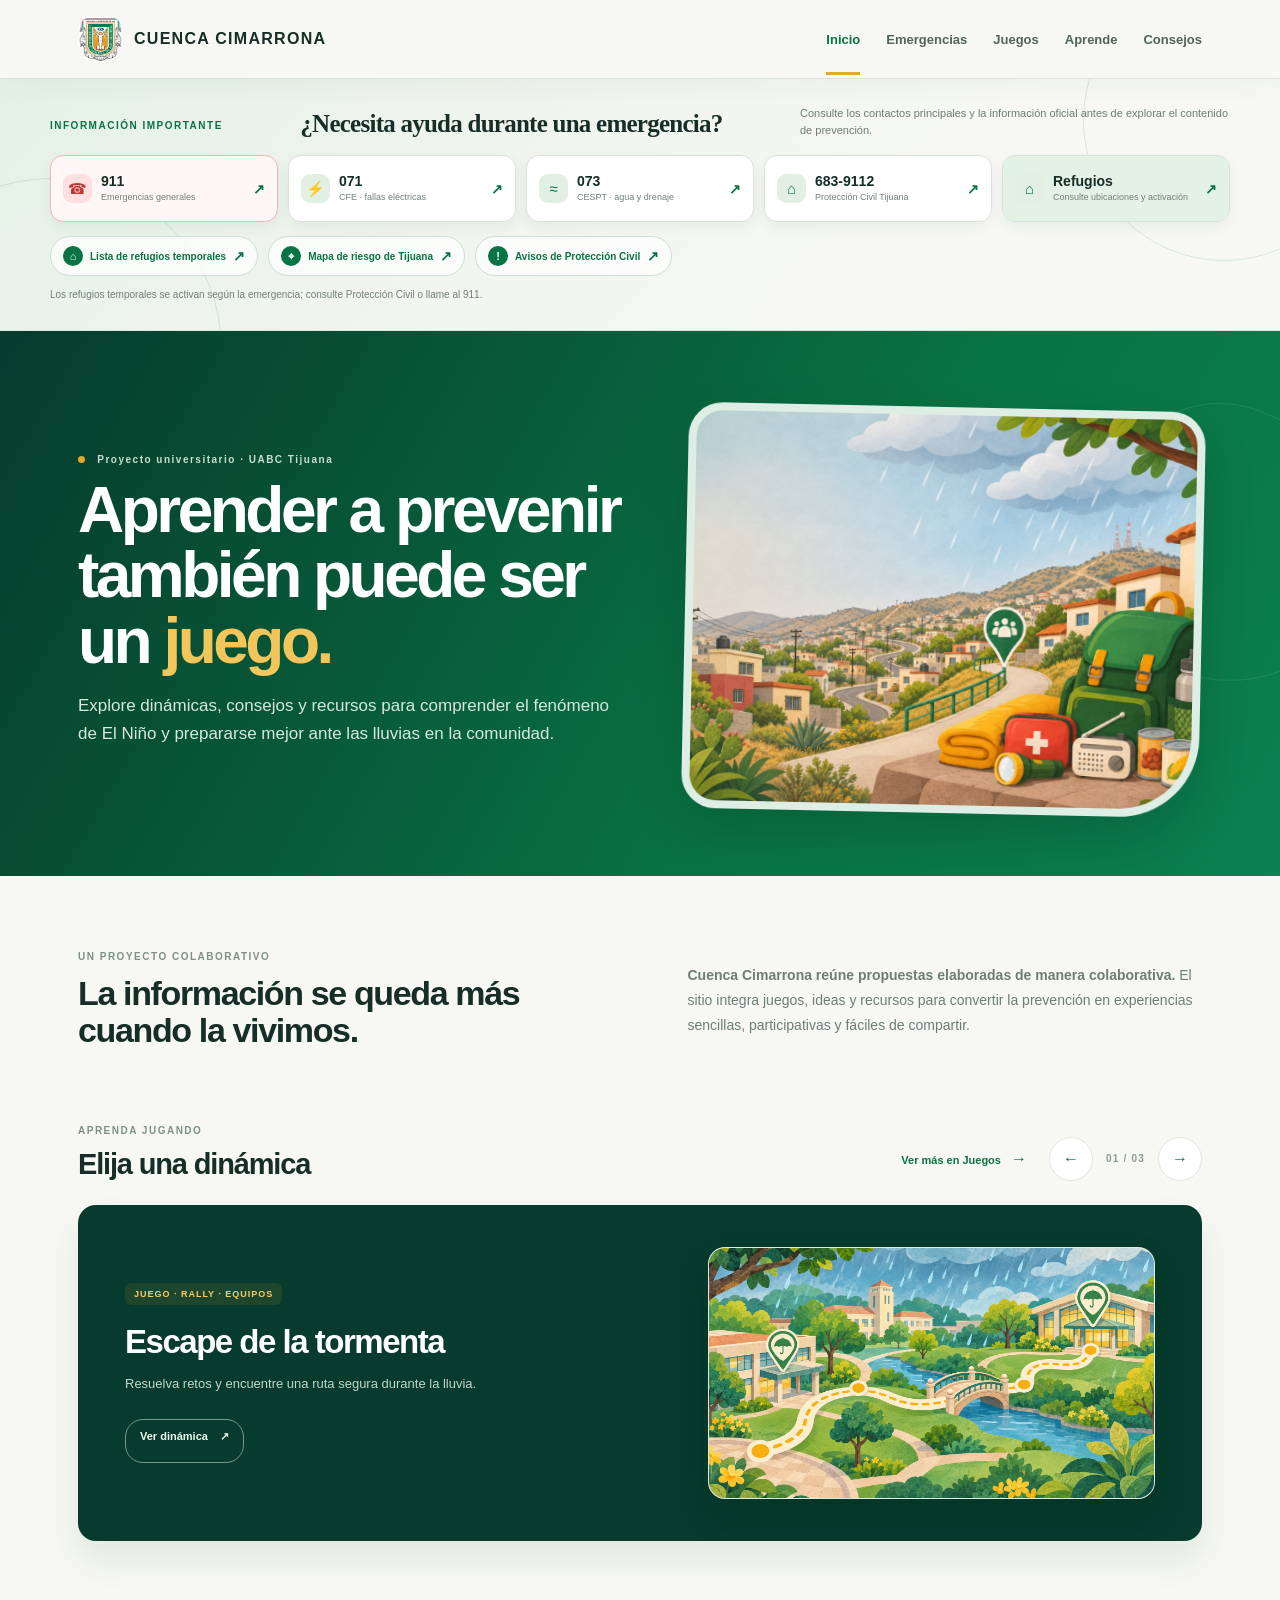
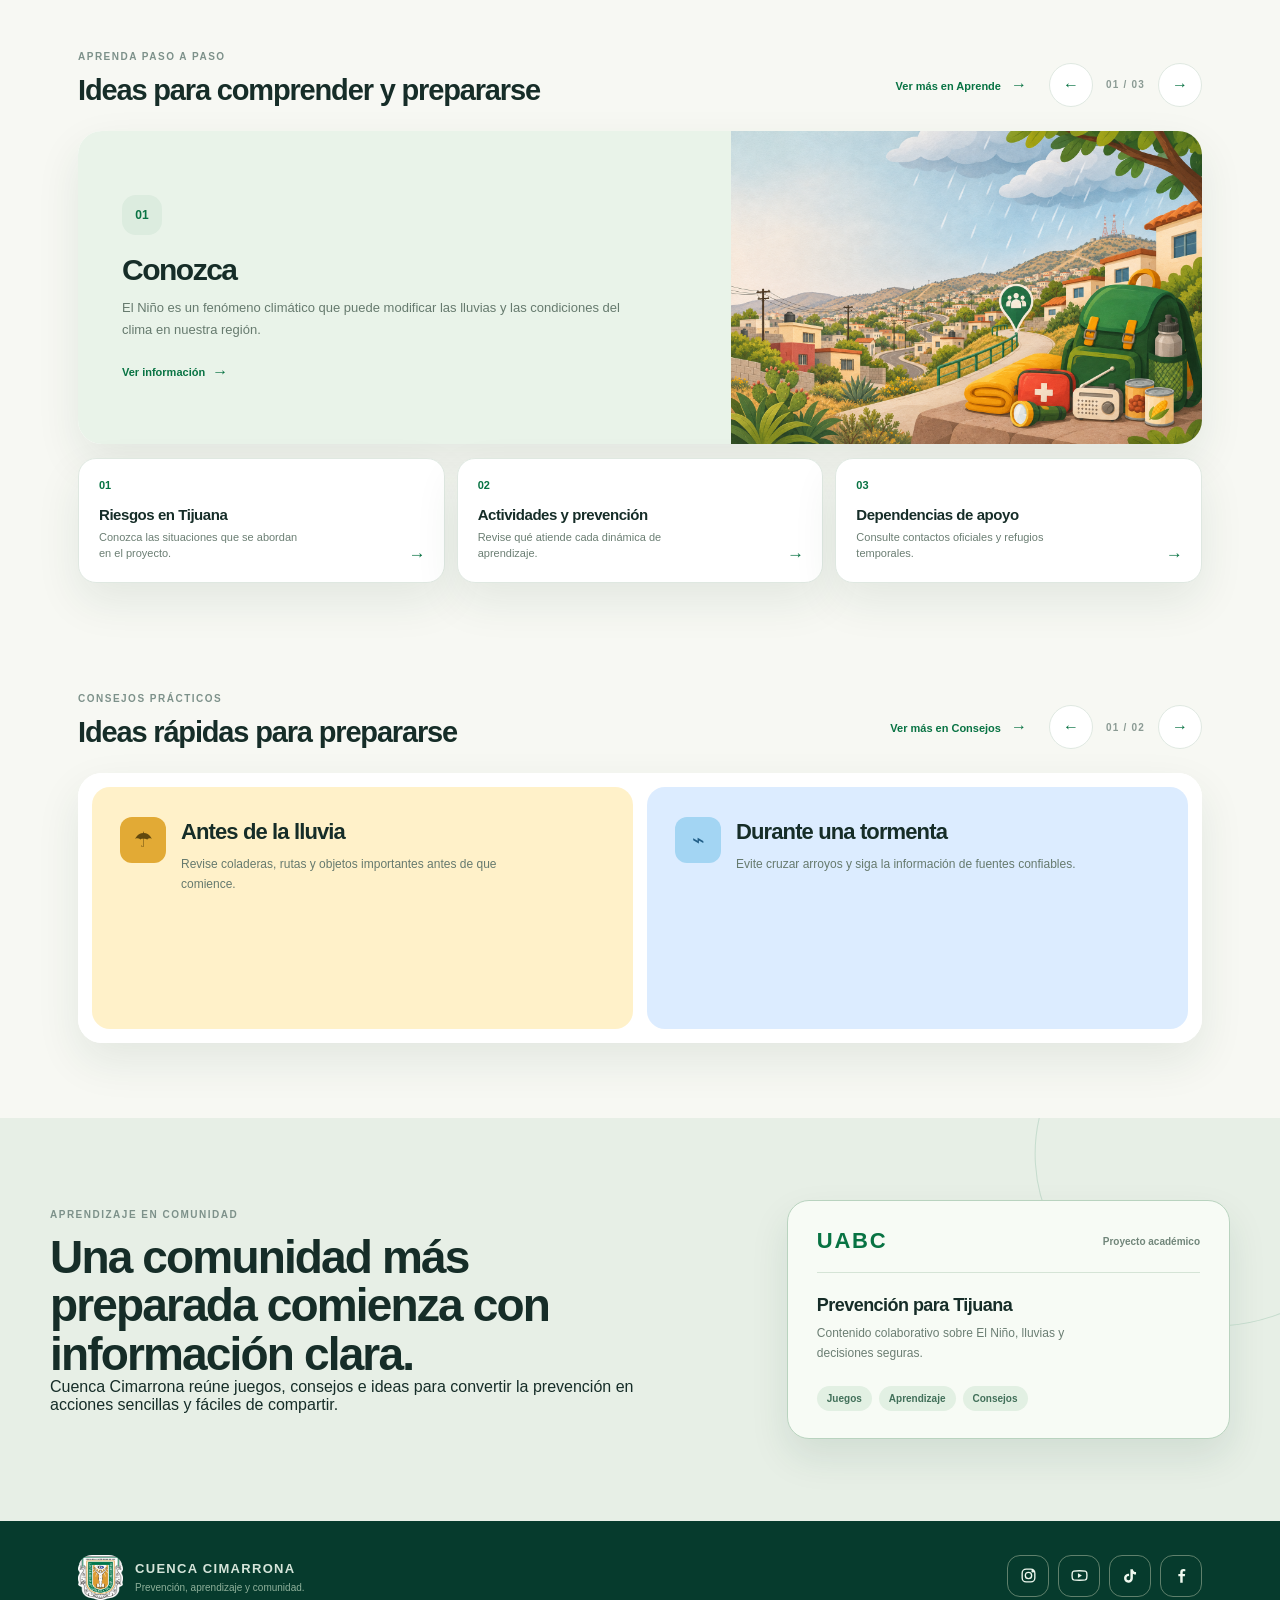
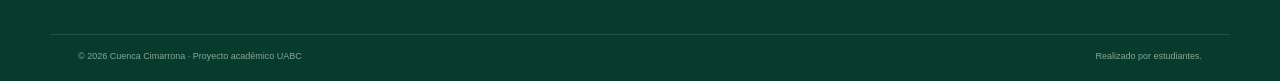
==== commit 4fb5c3be: "Combina interfaz cartoon y contenido de Cuenca" ====
--- a/index.html
+++ b/index.html
@@ -1,4 +1,37 @@
 <!doctype html>
-<html lang="es"><head><meta charset="UTF-8"><meta name="viewport" content="width=device-width, initial-scale=1.0"><meta name="theme-color" content="#00723f"><meta name="description" content="Números de emergencia, avisos oficiales, refugios y mapa de riesgo de Tijuana durante El Niño. Proyecto de estudiantes UABC."><link rel="icon" type="image/svg+xml" href="/brand/cimarron.svg"><title>Emergencias · Cuenca Cimarrón</title>  <script type="module" crossorigin src="/assets/index-gZdk-X6S.js"></script>
-  <link rel="stylesheet" crossorigin href="/assets/index-C1x23a1A.css">
-</head><body><div id="app"></div></body></html>
+<html lang="es">
+<head>
+  <meta charset="utf-8"><meta name="viewport" content="width=device-width, initial-scale=1">
+  <meta name="description" content="Cuenca Cimarrona: información y juegos para aprender sobre El Niño y la prevención en Tijuana.">
+  <title>Cuenca Cimarrona | UABC</title><link rel="stylesheet" href="css/styles.css"><script src="js/app.js" defer></script>
+</head>
+<body>
+  <a class="skip-link" href="#contenido">Saltar al contenido principal</a>
+  <header class="site-header"><div class="header-inner">
+    <a class="brand" href="#contenido"><img src="assets/images/logo_uabc.png" alt="UABC"><span><strong>CUENCA CIMARRONA</strong></span></a>
+    <button class="menu-toggle" id="menuToggle" type="button" aria-expanded="false" aria-controls="siteNav">Menú <span>☰</span></button>
+    <nav class="site-nav" id="siteNav" aria-label="Navegación principal"><a class="active" href="index.html">Inicio</a><a href="pages/juegos.html">Juegos</a><a href="pages/aprende.html">Aprende</a><a href="pages/recursos.html">Consejos</a></nav>
+  </div></header>
+
+  <main id="contenido" tabindex="-1">
+    <section class="emergency-quick" aria-labelledby="emergency-quick-title"><div class="emergency-quick-inner"><div class="emergency-quick-heading"><p class="eyebrow">INFORMACIÓN IMPORTANTE</p><h2 id="emergency-quick-title">¿Necesita ayuda durante una emergencia?</h2><p>Consulte los contactos principales y la información oficial antes de explorar el contenido de prevención.</p></div><div class="emergency-quick-grid"><a class="emergency-quick-card emergency-quick-main" href="tel:911"><span class="emergency-quick-icon">☎</span><span><strong>911</strong><small>Emergencias generales</small></span><b>↗</b></a><a class="emergency-quick-card" href="tel:071"><span class="emergency-quick-icon">⚡</span><span><strong>071</strong><small>CFE · fallas eléctricas</small></span><b>↗</b></a><a class="emergency-quick-card" href="tel:073"><span class="emergency-quick-icon">≈</span><span><strong>073</strong><small>CESPT · agua y drenaje</small></span><b>↗</b></a><a class="emergency-quick-card" href="tel:6646839112"><span class="emergency-quick-icon">⌂</span><span><strong>683-9112</strong><small>Protección Civil Tijuana</small></span><b>↗</b></a><a class="emergency-quick-card emergency-quick-link" href="https://proteccioncivil.tijuana.gob.mx/refugios.aspx" target="_blank" rel="noopener"><span class="emergency-quick-icon">⌂</span><span><strong>Refugios</strong><small>Consulte ubicaciones y activación</small></span><b>↗</b></a></div><div class="emergency-quick-links"><a href="https://proteccioncivil.tijuana.gob.mx/refugios.aspx" target="_blank" rel="noopener"><span>⌂</span> Lista de refugios temporales <b>↗</b></a><a href="https://gemelodigital.implantijuana.gob.mx/atlas-de-riesgo-tijuana-2024" target="_blank" rel="noopener"><span>⌖</span> Mapa de riesgo de Tijuana <b>↗</b></a><a href="https://proteccioncivil.tijuana.gob.mx/" target="_blank" rel="noopener"><span>!</span> Avisos de Protección Civil <b>↗</b></a></div><p class="emergency-quick-note">Los refugios temporales se activan según la emergencia; consulte Protección Civil o llame al 911.</p></div></section>
+    <section class="hero-section"><div class="hero-inner"><div class="hero-copy">
+      <p class="eyebrow"><span class="eyebrow-dot"></span> Proyecto universitario · UABC Tijuana</p><h1>Aprender a prevenir también puede ser un <em>juego.</em></h1>
+      <p class="hero-text">Explore dinámicas, consejos y recursos para comprender el fenómeno de El Niño y prepararse mejor ante las lluvias en la comunidad.</p>
+    </div><div class="hero-image-wrap"><img src="assets/images/hero-el-nino.png" alt="Ilustración de una zona urbana de Tijuana durante la lluvia, con una mochila de emergencia y una ruta segura"></div></div></section>
+
+    <section class="intro-strip" id="proyecto"><div><p class="eyebrow">UN PROYECTO COLABORATIVO</p><h2>La información se queda más cuando la vivimos.</h2></div><p><strong>Cuenca Cimarrona reúne propuestas elaboradas de manera colaborativa.</strong> El sitio integra juegos, ideas y recursos para convertir la prevención en experiencias sencillas, participativas y fáciles de compartir.</p></section>
+
+    <section class="games-section" id="juegos" aria-labelledby="games-title"><div class="section-head"><div><p class="eyebrow">APRENDA JUGANDO</p><h2 id="games-title">Elija una dinámica</h2></div><div class="carousel-tools"><a class="text-link" href="pages/juegos.html">Ver más en Juegos <span>→</span></a><div class="carousel-controls"><button id="prevGame" type="button" aria-label="Juego anterior">←</button><span id="gameCounter" aria-live="polite">01 / 03</span><button id="nextGame" type="button" aria-label="Siguiente juego">→</button></div></div></div>
+      <div class="game-carousel" id="gameCarousel" role="region" aria-roledescription="carrusel" aria-label="Juegos de prevención"></div>
+    </section>
+
+    <section class="content-section home-carousel-section" id="aprende-home" aria-labelledby="learn-home-title"><div class="section-head"><div><p class="eyebrow">APRENDA PASO A PASO</p><h2 id="learn-home-title">Ideas para comprender y prepararse</h2></div><div class="carousel-tools"><a class="text-link" href="pages/aprende.html">Ver más en Aprende <span>→</span></a><div class="carousel-controls"><button id="prevHomeLesson" type="button" aria-label="Tema anterior">←</button><span id="homeLessonCounter" aria-live="polite">01 / 03</span><button id="nextHomeLesson" type="button" aria-label="Siguiente tema">→</button></div></div></div><div class="home-carousel" id="homeLessonCarousel" role="region" aria-roledescription="carrusel" aria-label="Aprendizaje"></div><div class="learn-shortcuts" aria-label="Temas y dependencias"><a class="learn-shortcut" href="pages/aprende.html#riesgos"><span>01</span><strong>Riesgos en Tijuana</strong><small>Conozca las situaciones que se abordan en el proyecto.</small><i aria-hidden="true">→</i></a><a class="learn-shortcut" href="pages/aprende.html#actividades"><span>02</span><strong>Actividades y prevención</strong><small>Revise qué atiende cada dinámica de aprendizaje.</small><i aria-hidden="true">→</i></a><a class="learn-shortcut" href="pages/aprende.html#directorio"><span>03</span><strong>Dependencias de apoyo</strong><small>Consulte contactos oficiales y refugios temporales.</small><i aria-hidden="true">→</i></a></div></section>
+
+    <section class="content-section home-carousel-section" id="recursos" aria-labelledby="resources-title"><div class="section-head"><div><p class="eyebrow">CONSEJOS PRÁCTICOS</p><h2 id="resources-title">Ideas rápidas para prepararse</h2></div><div class="carousel-tools"><a class="text-link" href="pages/recursos.html">Ver más en Consejos <span>→</span></a><div class="carousel-controls"><button id="prevHomeAdvice" type="button" aria-label="Consejo anterior">←</button><span id="homeAdviceCounter" aria-live="polite">01 / 02</span><button id="nextHomeAdvice" type="button" aria-label="Siguiente consejo">→</button></div></div></div><div class="home-carousel" id="homeAdviceCarousel" role="region" aria-roledescription="carrusel" aria-label="Consejos"></div></section>
+
+    <section class="team-section" id="equipo"><div class="team-inner"><div class="team-copy"><p class="eyebrow">APRENDIZAJE EN COMUNIDAD</p><h2>Una comunidad más preparada comienza con información clara.</h2><p>Cuenca Cimarrona reúne juegos, consejos e ideas para convertir la prevención en acciones sencillas y fáciles de compartir.</p></div><div class="team-card"><div class="team-card-top"><span class="team-card-mark">UABC</span><span class="team-card-label">Proyecto académico</span></div><strong>Prevención para Tijuana</strong><p>Contenido colaborativo sobre El Niño, lluvias y decisiones seguras.</p><div class="team-card-tags"><span>Juegos</span><span>Aprendizaje</span><span>Consejos</span></div></div></div></section>
+  </main>
+
+  <footer class="site-footer" id="redes"><div class="footer-main"><div class="footer-brand"><img src="assets/images/logo_uabc.png" alt="UABC"><div><strong>CUENCA CIMARRONA</strong><span>Prevención, aprendizaje y comunidad.</span></div></div><div class="social-block"><p>Síguenos y comparte</p><div class="social-links"><a href="#redes" aria-label="Instagram"><svg viewBox="0 0 24 24" aria-hidden="true"><rect x="4" y="4" width="16" height="16" rx="5"></rect><circle cx="12" cy="12" r="4"></circle><circle cx="17.5" cy="6.5" r="1"></circle></svg></a><a href="#redes" aria-label="YouTube"><svg viewBox="0 0 24 24" aria-hidden="true"><path d="M21 8.2a2.6 2.6 0 0 0-1.8-1.8C17.6 6 12 6 12 6s-5.6 0-7.2.4A2.6 2.6 0 0 0 3 8.2 27 27 0 0 0 2.6 12 27 27 0 0 0 3 15.8a2.6 2.6 0 0 0 1.8 1.8C6.4 18 12 18 12 18s5.6 0 7.2-.4a2.6 2.6 0 0 0 1.8-1.8 27 27 0 0 0 .4-3.8 27 27 0 0 0-.4-3.8Z"></path><path d="m10 15 5-3-5-3v6Z" fill="currentColor" stroke="none"></path></svg></a><a href="#redes" aria-label="TikTok"><svg viewBox="0 0 24 24" aria-hidden="true"><path d="M15 4c.3 2.2 1.6 3.5 4 3.7v3.1c-1.4 0-2.7-.4-4-1.1v5.7a5.6 5.6 0 1 1-4.8-5.5v3.1a2.5 2.5 0 1 0 1.7 2.4V4H15Z"></path></svg></a><a href="#redes" aria-label="Facebook"><svg viewBox="0 0 24 24" aria-hidden="true"><path d="M13.5 21v-8h2.7l.4-3h-3.1V8.1c0-.9.3-1.5 1.6-1.5h1.7V4a22 22 0 0 0-2.4-.1c-2.4 0-4 1.5-4 4.1V10H8v3h2.4v8h3.1Z"></path></svg></a></div></div></div><div class="footer-bottom"><span>© 2026 Cuenca Cimarrona · Proyecto académico UABC</span><span>Hecho por estudiantes para estudiantes.</span></div></footer>
+</body></html>
--- a/css/styles.css
+++ b/css/styles.css
@@ -0,0 +1,26 @@
+:root{--green:#087343;--deep:#063b2d;--gold:#e5a72d;--ink:#162d28;--muted:#6d7d78;--cream:#f7f8f3;--line:#dfe8e1;--white:#fff;font-family:Segoe UI,Arial,sans-serif;color:var(--ink);background:var(--cream)}*{box-sizing:border-box}html{scroll-behavior:smooth}body{margin:0;min-width:320px;background:var(--cream)}a{color:inherit;text-decoration:none}button{font:inherit;cursor:pointer;border:0}.site-header{position:sticky;z-index:10;top:0;border-bottom:1px solid #09402b1f;background:#f7f8f3f2;backdrop-filter:blur(12px)}.header-inner{max-width:1180px;height:78px;display:flex;align-items:center;justify-content:space-between;margin:auto;padding:0 28px}.brand{display:flex;align-items:center;gap:11px}.brand img,.footer-brand img{width:45px;height:45px}.brand strong,.brand b{display:block;line-height:1}.brand strong{font-size:16px;letter-spacing:.08em}.brand b{margin-top:5px;color:var(--green);font-size:11px;letter-spacing:.22em}.site-nav{display:flex;align-items:center;gap:26px;color:#52635d;font-size:13px;font-weight:600}.site-nav a{padding:29px 0 25px;border-bottom:3px solid transparent}.site-nav a:hover,.site-nav a.active{color:var(--green);border-bottom-color:var(--gold)}.site-nav .nav-cta{padding:11px 15px;border:1px solid #bfd3c5;border-radius:10px;color:var(--green);background:#fff}.site-nav .nav-cta:hover{background:#eef7f0}.nav-cta span{margin-left:8px}.menu-toggle{display:none;color:var(--green);background:none;font-weight:700}.menu-toggle span{margin-left:8px;font-size:18px}.hero-section{overflow:hidden;color:#fff;background:linear-gradient(120deg,#063b2d,#087343 63%,#0b8050)}.hero-inner{max-width:1180px;min-height:545px;display:grid;grid-template-columns:1.05fr .95fr;align-items:center;gap:35px;margin:auto;padding:67px 28px 55px}.hero-copy{position:relative;z-index:1}.eyebrow{margin:0 0 13px;color:#7d918a;font-size:10px;font-weight:800;letter-spacing:.15em}.hero-section .eyebrow{color:#c8decf}.eyebrow-dot{display:inline-block;width:7px;height:7px;margin-right:8px;border-radius:50%;background:var(--gold)}h1,h2,h3,p{margin-top:0}.hero-copy h1{max-width:670px;margin-bottom:18px;font-size:clamp(39px,5vw,67px);line-height:1.02;letter-spacing:-.055em}.hero-copy h1 em{color:#f3c65c;font-style:normal}.hero-text{max-width:550px;color:#d7e9dc;font-size:16px;line-height:1.65}.hero-actions{display:flex;align-items:center;gap:19px;margin:28px 0 32px}.button{display:inline-flex;align-items:center;justify-content:center;gap:12px;padding:13px 18px;border-radius:11px;font-size:12px;font-weight:800}.button-primary{color:var(--deep);background:#f5c452;box-shadow:0 10px 22px #002e1c38}.button-primary:hover{background:#ffd778}.button-quiet{color:#e5f2e8}.button-quiet:hover{color:#f5c452}.hero-note{display:flex;align-items:center;gap:12px}.hero-note small,.hero-note strong{display:block}.hero-note strong{font-size:11px}.hero-note small{margin-top:4px;color:#a9c5b1;font-size:10px}.note-icon{display:grid;place-items:center;width:31px;height:31px;border:1px solid #81a98f;border-radius:50%;color:#f5c452}.hero-art{position:relative;min-height:355px;border-bottom:3px solid #95bfa4}.sun-orb{position:absolute;top:31px;right:15%;width:83px;height:83px;border-radius:50%;background:#f4c65c;box-shadow:0 0 0 12px #f4c65c22}.cloud{position:absolute;width:95px;height:31px;border-radius:30px;background:#d9f0e1}.cloud:before,.cloud:after{content:"";position:absolute;border-radius:50%;background:inherit}.cloud:before{left:18px;bottom:7px;width:37px;height:37px}.cloud:after{right:19px;bottom:8px;width:32px;height:32px}.cloud-one{top:78px;left:9%;transform:scale(.8)}.cloud-two{top:136px;right:8%;transform:scale(.58);opacity:.7}.rain{position:absolute;top:170px;width:3px;height:29px;border-radius:5px;background:#b7e4d0;transform:rotate(25deg)}.rain-one{left:22%}.rain-two{left:31%;top:190px}.rain-three{right:20%;top:187px}.hill{position:absolute;bottom:0;border-radius:100% 100% 0 0}.hill-back{left:5%;width:55%;height:150px;background:#0b6744;transform:rotate(-7deg)}.hill-front{right:-10%;width:84%;height:125px;background:#064f38;transform:rotate(5deg)}.city-card{position:absolute;z-index:2;right:25%;bottom:58px;display:flex;align-items:center;gap:9px;padding:13px 15px;border:1px solid #c5e1ca44;border-radius:13px;background:#123e32dd;box-shadow:0 14px 30px #00301e44}.city-card strong,.city-card small{display:block}.city-card strong{font-size:13px}.city-card small{margin-top:4px;color:#a6c7af;font-size:9px}.city-pin{color:#f5c452;font-size:22px}.house{position:absolute;z-index:3;bottom:0;width:56px;height:60px;background:#e2f0df}.house:before{content:"";position:absolute;top:-31px;left:-9px;border-right:37px solid transparent;border-bottom:33px solid #f1c85e;border-left:37px solid transparent}.house i,.house b{position:absolute;bottom:13px;width:14px;height:20px;background:#4e8b6a}.house i{left:11px}.house b{right:11px}.house-one{left:22%;transform:scale(.72)}.house-two{left:39%;transform:scale(.88)}.hero-bottom-line{max-width:1180px;display:flex;justify-content:space-between;margin:auto;padding:0 28px 23px;color:#acd1b7;font-size:9px;font-weight:700;letter-spacing:.12em}.hero-bottom-line span:last-child{color:#f4c65c}.intro-strip,.games-section,.content-section{max-width:1180px;margin:auto;padding:75px 28px}.intro-strip{display:grid;grid-template-columns:1fr 1fr;gap:95px;align-items:center}.intro-strip h2,.section-head h2,.team-section h2{max-width:480px;margin:0;font-size:34px;line-height:1.1;letter-spacing:-.04em}.intro-strip>p{margin:0;color:var(--muted);font-size:14px;line-height:1.8}.section-head{display:flex;align-items:end;justify-content:space-between;margin-bottom:24px}.section-head h2{font-size:29px}.carousel-controls{display:flex;align-items:center;gap:13px}.carousel-controls button{display:grid;place-items:center;width:35px;height:35px;border:1px solid var(--line);border-radius:50%;color:var(--green);background:#fff}.carousel-controls button:hover{color:#fff;background:var(--green)}.carousel-controls span{color:#8b9b94;font-size:10px;font-weight:800;letter-spacing:.12em}.games-section{padding-top:0}.game-carousel{overflow:hidden;border-radius:24px;background:var(--deep);box-shadow:0 19px 35px #0b442e17}.game-slide{display:none;min-height:328px;grid-template-columns:1fr .8fr;gap:25px;padding:42px 47px;color:#fff}.game-slide.active{display:grid}.game-copy{align-self:center}.game-tag{display:inline-block;margin-bottom:18px;padding:6px 9px;border-radius:6px;color:#f5cc64;background:#e5a72d1a;font-size:9px;font-weight:800;letter-spacing:.11em}.blue-tag{color:#9bd0ff;background:#4b9ddd2c}.green-tag{color:#a9e7c2;background:#5ac88d28}.game-copy h3{margin-bottom:12px;font-size:33px;letter-spacing:-.045em}.game-copy p{max-width:420px;margin-bottom:24px;color:#c3d7ca;font-size:13px;line-height:1.65}.outline-button{display:inline-flex;gap:12px;padding:10px 14px;border:1px solid #769785;border-radius:8px;color:#eef9ee;font-size:11px;font-weight:800}.outline-button:hover{border-color:#f5cc64;color:#f5cc64}.game-visual{position:relative;min-height:230px;overflow:hidden;border:1px solid #d6e8dd22;border-radius:17px;background:#154c39}.visual-rally{background:linear-gradient(135deg,#194f3c,#0c332b)}.visual-cloud{position:absolute;top:27px;left:31px;color:#b8e3c9;font-size:48px}.route{position:absolute;height:4px;border-radius:5px;background:#efc453;transform:rotate(-15deg)}.route-a{top:102px;left:33px;width:210px}.route-b{top:152px;left:70px;width:175px;transform:rotate(18deg);background:#7cc7a0}.visual-flag{position:absolute;right:36px;bottom:38px;color:#f5cc64;font-size:29px}.visual-label{position:absolute;color:#b9d7c1;font-size:9px;font-weight:800;letter-spacing:.1em}.label-start{left:28px;bottom:43px}.label-finish{right:26px;top:75px}.visual-path{background:#123f4d}.path-sun{position:absolute;top:25px;right:30px;color:#f5cc64;font-size:38px}.choice{position:absolute;z-index:2;display:grid;place-items:center;width:41px;height:41px;border:2px solid #8dd0d4;border-radius:50%;color:#d8ffff;background:#1c6473;font-weight:800}.choice-one{top:80px;left:29px}.choice-two{top:157px;left:104px;border-color:#efc453;background:#765c25}.choice-three{top:104px;right:45px;border-color:#e99185;background:#813c45}.path-line{position:absolute;top:117px;left:59px;width:170px;height:68px;border-top:2px dashed #9bd5d6;border-right:2px dashed #9bd5d6;transform:rotate(20deg)}.path-question{position:absolute;bottom:24px;left:34px;color:#9dd3d3;font-size:11px;font-weight:800}.visual-backpack{background:#194932}.backpack{position:absolute;left:50%;top:40px;width:108px;height:145px;transform:translateX(-50%);border-radius:29px 29px 20px 20px;background:#d98b4f;box-shadow:inset 0 0 0 8px #c37545}.backpack:before{content:"";position:absolute;top:-21px;left:35px;width:38px;height:42px;border:8px solid #c37545;border-bottom:0;border-radius:20px}.backpack i{position:absolute;top:54px;left:23px;width:61px;height:5px;border-radius:5px;background:#f4c65c}.backpack b{position:absolute;top:75px;left:34px;width:40px;height:40px;border:2px solid #f4c65c;border-radius:50%}.backpack span{position:absolute;bottom:18px;left:32px;color:#fff0bb;font-size:16px;font-weight:900}.backpack-item{position:absolute;display:grid;place-items:center;width:35px;height:35px;border:1px solid #afdaba;border-radius:50%;color:#e8f6b5;background:#28694a}.item-one{top:37px;left:30px}.item-two{right:35px;top:78px}.item-three{bottom:24px;right:25px;color:#f5cc64}.carousel-dots{display:flex;justify-content:center;gap:7px;margin-top:17px}.carousel-dots button{width:7px;height:7px;padding:0;border-radius:50%;background:#c8d2cc}.carousel-dots button.active{width:23px;border-radius:8px;background:var(--gold)}.content-section{padding-top:24px}.text-link{color:var(--green);font-size:11px;font-weight:800}.text-link span{margin-left:7px;font-size:16px}.resource-grid{display:grid;grid-template-columns:repeat(3,1fr);gap:14px}.resource-card{display:flex;gap:14px;min-height:180px;padding:22px;border-radius:18px}.card-yellow{background:#fff1c9}.card-blue{background:#dcecff}.card-green{background:#dff1df}.resource-icon{display:grid;place-items:center;flex:0 0 39px;height:39px;border-radius:12px;color:#fff;background:var(--green);font-size:21px}.card-yellow .resource-icon{color:#62490e;background:#e2aa35}.card-blue .resource-icon{color:#225f87;background:#a3d5f3}.card-green .resource-icon{color:#166641;background:#a8d7ae}.resource-card h3{margin:0 0 8px;font-size:14px}.resource-card p{margin:0 0 17px;color:#65776e;font-size:11px;line-height:1.5}.resource-card a{color:var(--green);font-size:10px;font-weight:800}.resource-card a span{margin-left:6px;font-size:14px}.team-section{padding:67px 28px;background:#e7efe6}.team-inner{max-width:1180px;display:flex;align-items:center;justify-content:space-between;gap:45px;margin:auto}.team-section h2{max-width:530px}.team-section>div>p:not(.eyebrow){max-width:510px;margin:16px 0 0;color:#667971;font-size:13px;line-height:1.6}.team-stats{display:flex;gap:30px}.team-stats div{min-width:85px}.team-stats strong,.team-stats span{display:block}.team-stats strong{color:var(--green);font-size:21px}.team-stats span{margin-top:5px;color:#7b8b82;font-size:10px;line-height:1.35}.site-footer{color:#d5e5da;background:var(--deep)}.footer-main,.footer-bottom{max-width:1180px;margin:auto;padding:34px 28px;display:flex;justify-content:space-between;gap:30px}.footer-brand{display:flex;align-items:center;gap:12px}.footer-brand strong,.footer-brand span{display:block}.footer-brand strong{font-size:13px;letter-spacing:.1em}.footer-brand span{margin-top:6px;color:#8eb09a;font-size:10px}.social-block>p{margin:0 0 11px;color:#b0cab7;font-size:10px}.social-links{display:flex;gap:9px}.social-links a{display:inline-flex;align-items:center;gap:6px;padding:8px 10px;border:1px solid #5f806c;border-radius:8px;color:#eff9ef;font-size:12px}.social-links a:hover{border-color:#f4c65c;color:#f4c65c}.social-links span{font-size:10px}.footer-bottom{padding-top:16px;padding-bottom:20px;border-top:1px solid #5e806b55;color:#88a993;font-size:9px}.footer-bottom span:last-child{text-align:right}@media(max-width:800px){.header-inner{height:70px;padding:0 20px}.menu-toggle{display:block}.site-nav{position:absolute;top:70px;right:20px;left:20px;display:none;align-items:stretch;flex-direction:column;gap:0;padding:8px 15px;border:1px solid var(--line);border-radius:13px;background:#fff;box-shadow:0 15px 30px #163d2920}.site-nav.open{display:flex}.site-nav a,.site-nav .nav-cta{padding:12px 4px;border:0}.site-nav a:hover,.site-nav a.active{border:0}.hero-inner{grid-template-columns:1fr;padding-top:55px}.hero-art{min-height:265px}.hero-copy h1{font-size:clamp(40px,10vw,60px)}.intro-strip{grid-template-columns:1fr;gap:20px}.game-slide{grid-template-columns:1fr;padding:31px}.game-visual{min-height:190px}.team-inner{align-items:flex-start;flex-direction:column}.team-stats{width:100%;justify-content:space-between}.resource-grid{grid-template-columns:1fr 1fr}.footer-main{flex-direction:column}.social-block{align-self:flex-start}}@media(max-width:520px){.hero-bottom-line{font-size:8px}.hero-bottom-line span:last-child{display:none}.intro-strip,.games-section,.content-section{padding-right:20px;padding-left:20px}.section-head{align-items:flex-start;flex-direction:column;gap:17px}.section-head h2{font-size:27px}.game-copy h3{font-size:28px}.resource-grid{grid-template-columns:1fr}.footer-main,.footer-bottom{padding-right:20px;padding-left:20px}.footer-bottom{flex-direction:column;gap:8px}.footer-bottom span:last-child{text-align:left}.social-links{flex-wrap:wrap}.city-card{right:15%;transform:scale(.85);transform-origin:right bottom}}
+:focus-visible{outline:3px solid #f2bd43;outline-offset:3px}.skip-link{position:fixed;z-index:20;top:10px;left:10px;padding:10px 14px;border-radius:8px;color:#fff;background:var(--deep);transform:translateY(-150%);transition:transform .2s}.skip-link:focus{transform:translateY(0)}main:focus{outline:none}section{scroll-margin-top:95px}.button,.outline-button{min-height:44px}.carousel-controls button{min-width:44px;min-height:44px}.carousel-dots button{min-width:44px;min-height:34px;position:relative;background:transparent}.carousel-dots button:before{content:"";position:absolute;top:50%;left:50%;width:8px;height:8px;border-radius:50%;background:#c8d2cc;transform:translate(-50%,-50%)}.carousel-dots button.active:before{width:24px;border-radius:8px;background:var(--gold)}.hero-text{font-size:17px}.resource-card p,.team-section>div>p:not(.eyebrow){font-size:13px}.social-links a{min-height:40px}@media(prefers-reduced-motion:reduce){*,*:before,*:after{scroll-behavior:auto!important;transition:none!important;animation:none!important}}
+:root{--shadow-soft:0 18px 45px rgba(24,67,45,.09)}body{background:radial-gradient(circle at 12% 0%,#fff 0,#f7f8f3 34rem)}.site-header{box-shadow:0 7px 24px rgba(13,65,42,.04)}.brand img,.footer-brand img{border-radius:14px}.nav-cta,.button,.outline-button,.resource-card,.game-carousel,.detail-card,.learning-flow article,.checklist article{border-radius:18px}.hero-section{position:relative}.hero-section:after{content:"";position:absolute;right:-90px;top:80px;width:270px;height:270px;border:1px solid #b7e1c122;border-radius:46% 54% 60% 40%;transform:rotate(22deg)}.hero-inner,.hero-bottom-line,.intro-strip,.games-section,.content-section,.team-inner,.footer-main,.footer-bottom{position:relative;z-index:1}.resource-card{box-shadow:var(--shadow-soft);border:1px solid #fff9}.resource-card:hover,.detail-card:hover,.learning-flow article:hover{transform:translateY(-4px);box-shadow:0 22px 48px rgba(24,67,45,.13)}.resource-card,.detail-card,.learning-flow article{transition:transform .25s ease,box-shadow .25s ease}.team-section{position:relative;overflow:hidden}.team-section:before{content:"";position:absolute;right:-100px;top:-130px;width:340px;height:340px;border:1px solid #08734326;border-radius:55% 45% 38% 62%;transform:rotate(-25deg)}.social-links a{width:42px;height:42px;justify-content:center;padding:0;border-radius:13px}.social-links svg{width:19px;height:19px;fill:none;stroke:currentColor;stroke-width:1.7;stroke-linecap:round;stroke-linejoin:round}.social-links a:nth-child(2) svg,.social-links a:nth-child(3) svg,.social-links a:nth-child(4) svg{stroke:none;fill:currentColor}.simple-footer{display:flex;justify-content:space-between;max-width:1180px;margin:auto;padding:24px 28px;color:#769182;font-size:11px}.simple-footer a{color:var(--green);font-weight:800}.page-main{max-width:1180px;min-height:calc(100vh - 150px);margin:auto;padding:40px 28px 82px}.page-intro{position:relative;overflow:hidden;margin-bottom:35px;padding:55px 52px;border-radius:32px;background:#e6f0e7}.page-intro:after{content:"";position:absolute;right:-30px;bottom:-105px;width:260px;height:260px;border:1px solid #0873432b;border-radius:57% 43% 65% 35%;transform:rotate(20deg)}.page-intro h1{position:relative;z-index:1;max-width:700px;margin:0 0 15px;font-size:clamp(38px,5vw,61px);line-height:1.02;letter-spacing:-.06em}.page-intro>p:last-child{position:relative;z-index:1;max-width:570px;margin:0;color:#63756a;font-size:16px;line-height:1.65}.tone-blue{background:#e8f1fb}.tone-yellow{background:#fff1cb}.tone-green{background:#e4f0e5}.page-card-grid{display:grid;grid-template-columns:1.4fr 1fr 1fr;gap:16px}.detail-card{min-height:245px;padding:28px;background:#fff;box-shadow:var(--shadow-soft)}.detail-card-feature{color:#fff;background:var(--deep)}.detail-card h2{margin:18px 0 10px;font-size:24px;letter-spacing:-.04em}.detail-card p{margin-bottom:22px;color:#718176;font-size:13px;line-height:1.65}.detail-card-feature p{color:#c7dbca}.number-badge,.flow-number{display:inline-grid;place-items:center;width:38px;height:38px;border-radius:13px;color:var(--green);background:#e4f1e5;font-size:11px;font-weight:900}.detail-card-feature .game-tag{color:#f8d169}.learning-flow{display:grid;grid-template-columns:repeat(3,1fr);gap:16px}.learning-flow article{padding:30px 27px;background:#fff;box-shadow:var(--shadow-soft)}.learning-flow h2{margin:27px 0 9px;font-size:23px}.learning-flow p{margin:0;color:#718176;font-size:13px;line-height:1.65}.flow-number{color:#225f87;background:#e1f0fa}.learning-flow article:nth-child(2) .flow-number{color:#9b6c12;background:#fff0c3}.learning-flow article:nth-child(3) .flow-number{color:#087343;background:#dff1df}.page-note{display:flex;gap:14px;align-items:center;margin-top:18px;padding:18px 22px;border-left:4px solid var(--gold);border-radius:0 15px 15px 0;background:#fff}.page-note strong{font-size:13px}.page-note span{color:#77877c;font-size:12px}.checklist{display:grid;gap:14px;max-width:800px}.checklist article{display:flex;gap:17px;align-items:flex-start;padding:23px 25px;background:#fff;box-shadow:var(--shadow-soft)}.check-icon{display:grid;place-items:center;flex:0 0 34px;height:34px;border-radius:50%;color:#fff;background:var(--green);font-weight:900}.checklist h2{margin:3px 0 7px;font-size:17px}.checklist p{margin:0;color:#718176;font-size:13px;line-height:1.6}.about-layout{display:grid;grid-template-columns:1fr .8fr;gap:60px;align-items:start}.about-layout h2{max-width:510px;margin:0 0 17px;font-size:36px;line-height:1.1;letter-spacing:-.05em}.about-layout>div>p:not(.eyebrow){max-width:570px;color:#718176;font-size:14px;line-height:1.75}.about-list{display:grid;gap:1px;border-top:1px solid var(--line)}.about-list div{display:flex;align-items:center;gap:19px;padding:19px 0;border-bottom:1px solid var(--line)}.about-list strong{color:var(--gold);font-size:13px}.about-list span{font-size:14px;font-weight:700}@media(max-width:800px){.page-main{padding:28px 20px 60px}.page-intro{padding:38px 28px;border-radius:25px}.page-card-grid,.learning-flow,.about-layout{grid-template-columns:1fr}.detail-card{min-height:0}.simple-footer{padding:20px;gap:20px}.hero-section:after{right:-180px}.team-section:before{right:-180px}}@media(max-width:520px){.page-intro h1{font-size:39px}.page-intro>p:last-child{font-size:14px}.simple-footer{flex-direction:column}.simple-footer span{font-size:10px}}
+:root{--shadow-image:0 24px 55px rgba(0,42,27,.24)}.hero-image-wrap{position:relative;min-height:390px;overflow:hidden;border:8px solid #f7f8f322;border-radius:34px 34px 80px 34px;box-shadow:var(--shadow-image);transform:rotate(1.2deg);background:#dbece1}.hero-image-wrap:after{content:"";position:absolute;inset:0;background:linear-gradient(90deg,rgba(6,59,45,.08),transparent 42%);pointer-events:none}.hero-image-wrap img{display:block;width:100%;height:100%;min-height:390px;object-fit:cover;object-position:center;border-radius:24px 24px 70px 24px}@media(max-width:800px){.hero-image-wrap{min-height:260px;margin-top:5px;border-radius:24px 24px 55px 24px}.hero-image-wrap img{min-height:260px;border-radius:16px 16px 45px 16px}}
+ .emergency-quick{padding:26px 28px 30px;background:#eef5ee;border-bottom:1px solid #dce8de}.emergency-quick-inner{max-width:1180px;margin:auto}.emergency-quick-heading{display:flex;align-items:end;justify-content:space-between;gap:24px;margin-bottom:17px}.emergency-quick-heading .eyebrow{margin-bottom:7px;color:var(--green)}.emergency-quick-heading h2{margin:0;font-size:20px;letter-spacing:-.03em}.emergency-quick-heading p:not(.eyebrow){max-width:430px;margin:0;color:#6c7d73;font-size:11px;line-height:1.5}.emergency-quick-grid{display:grid;grid-template-columns:repeat(5,1fr);gap:10px}.emergency-quick-card{display:flex;align-items:center;gap:9px;min-height:67px;padding:11px 12px;border:1px solid #d6e4d8;border-radius:13px;color:var(--ink);background:#fff;box-shadow:0 5px 14px rgba(24,67,45,.06);transition:transform .2s ease,box-shadow .2s ease}.emergency-quick-card:hover{transform:translateY(-3px);box-shadow:0 10px 20px rgba(24,67,45,.12)}.emergency-quick-main{border-color:#edb7b7;background:#fff6f6}.emergency-quick-icon{display:grid;place-items:center;flex:0 0 29px;height:29px;border-radius:9px;color:var(--green);background:#e2f0e4;font-size:15px}.emergency-quick-main .emergency-quick-icon{color:#bd3636;background:#ffe0e0}.emergency-quick-card>span:nth-child(2){display:flex;flex-direction:column;min-width:0}.emergency-quick-card strong{font-size:14px}.emergency-quick-card small{margin-top:3px;color:#718178;font-size:9px;line-height:1.25}.emergency-quick-card b{margin-left:auto;color:var(--green);font-size:14px}.emergency-quick-note{margin:13px 0 0;color:#718178;font-size:10px}.emergency-quick-link{background:#e4f1e5}@media(max-width:1000px){.emergency-quick-grid{grid-template-columns:repeat(3,1fr)}}@media(max-width:800px){.emergency-quick-heading{align-items:flex-start;flex-direction:column;gap:8px}.emergency-quick-heading p:not(.eyebrow){max-width:600px}}@media(max-width:520px){.emergency-quick{padding:23px 20px 25px}.emergency-quick-grid{grid-template-columns:1fr 1fr}.emergency-quick-card{min-height:62px;padding:10px}.emergency-quick-note{line-height:1.45}}
+ .learn-shortcuts{display:grid;grid-template-columns:repeat(3,1fr);gap:12px;margin-top:14px}.learn-shortcut{position:relative;display:flex;flex-direction:column;min-height:125px;padding:20px;border:1px solid var(--line);border-radius:18px;background:#fff;box-shadow:var(--shadow-soft);transition:transform .2s ease,box-shadow .2s ease}.learn-shortcut:hover{transform:translateY(-3px);box-shadow:0 20px 40px rgba(24,67,45,.13)}.learn-shortcut span{color:var(--green);font-size:11px;font-weight:900}.learn-shortcut strong{margin-top:15px;font-size:15px;letter-spacing:-.03em}.learn-shortcut small{max-width:210px;margin-top:7px;color:#6b7e73;font-size:11px;line-height:1.45}.learn-shortcut i{position:absolute;right:18px;bottom:17px;color:var(--green);font-style:normal;font-size:17px}@media(max-width:800px){.learn-shortcuts{grid-template-columns:1fr 1fr}}@media(max-width:520px){.learn-shortcuts{grid-template-columns:1fr}}
+ .info-section{margin-top:58px}.info-card-grid,.activity-info-grid{display:grid;grid-template-columns:repeat(3,1fr);gap:16px}.info-card{min-height:220px;padding:28px;border-radius:22px;box-shadow:var(--shadow-soft)}.info-card-blue{background:#e7f2fb}.info-card-yellow{background:#fff1cb}.info-card-green{background:#e2f0e3}.info-card-number{display:grid;place-items:center;width:38px;height:38px;border-radius:13px;color:var(--green);background:#fff9;font-size:11px;font-weight:900}.info-card h3{margin:26px 0 10px;font-size:21px;letter-spacing:-.04em}.info-card p,.activity-info-grid p{margin:0;color:#64776d;font-size:13px;line-height:1.7}.activity-info-grid article{padding:28px;border:1px solid #e1ebe3;border-radius:22px;background:#fff;box-shadow:var(--shadow-soft)}.activity-info-grid h3{margin:22px 0 10px;font-size:21px;letter-spacing:-.04em}.activity-info-grid .text-link{display:inline-flex;margin-top:21px}.directory-section{margin-top:62px;padding:42px 34px 48px;border-radius:26px;background:var(--green);box-shadow:0 18px 45px rgba(24,67,45,.12);text-align:center}.directory-section .section-head{display:block;margin-bottom:8px}.directory-section .eyebrow{color:#d7eadc}.directory-section h2{margin:0;color:#fff;font-size:31px}.directory-note{max-width:none;margin:0 auto 30px;color:#d7eadc;font-size:13px}.directory-grid{max-width:1000px;margin:0 auto 34px;display:grid;grid-template-columns:repeat(3,1fr);gap:16px}.directory-card{display:flex;align-items:center;gap:12px;min-height:92px;padding:17px 20px;border:0;border-radius:13px;color:var(--ink);background:#fff;box-shadow:0 5px 12px rgba(0,0,0,.1);text-align:left;transition:transform .2s ease,box-shadow .2s ease}.directory-card:hover{transform:translateY(-4px);box-shadow:0 12px 22px rgba(0,0,0,.17)}.directory-card-main{border:2px solid #efb3b3;background:#fff4f4;color:#a52626}.directory-icon{display:grid;place-items:center;flex:0 0 35px;height:35px;border-radius:11px;color:var(--green);background:#e4f1e7;font-size:19px}.directory-card-main .directory-icon{color:#c33a35;background:#ffe0e0}.directory-card span:nth-child(2){display:flex;flex-direction:column;min-width:0}.directory-card strong{font-size:19px}.directory-card small{margin-top:4px;color:#64776d;font-size:11px}.directory-card b{margin-left:auto;color:var(--green);font-size:18px}.directory-card-main b{color:#c33a35}.official-links{display:flex;justify-content:center;flex-wrap:wrap;gap:12px 24px;max-width:1000px;margin:0 auto;padding-top:22px;border-top:1px solid #ffffff55}.official-links a{color:#e8f5eb;font-size:11px;font-weight:700}.official-links span{margin-left:5px}@media(max-width:800px){.info-card-grid,.activity-info-grid{grid-template-columns:1fr 1fr}.directory-grid{grid-template-columns:1fr 1fr}}@media(max-width:520px){.info-section{margin-top:42px}.info-card-grid,.activity-info-grid,.directory-grid{grid-template-columns:1fr}.directory-section{padding:34px 20px 38px}.directory-section h2{font-size:27px}}
+:root{--shadow-image:0 24px 55px rgba(0,42,27,.24)}.site-nav .nav-cta{display:none}.hero-image-wrap{position:relative;min-height:390px;overflow:hidden;border:8px solid #f7f8f322;border-radius:34px 34px 80px 34px;box-shadow:var(--shadow-image);transform:rotate(1.2deg);background:#dbece1}.hero-image-wrap:after{content:"";position:absolute;inset:0;background:linear-gradient(90deg,rgba(6,59,45,.08),transparent 42%);pointer-events:none}.hero-image-wrap img{display:block;width:100%;height:100%;min-height:390px;object-fit:cover;object-position:center;border-radius:24px 24px 70px 24px}@media(max-width:800px){.hero-image-wrap{min-height:260px;margin-top:5px;border-radius:24px 24px 55px 24px}.hero-image-wrap img{min-height:260px;border-radius:16px 16px 45px 16px}}
+:root{--game-image-shadow:0 16px 32px rgba(0,25,17,.18)}.game-image{overflow:hidden;background:#dfeee4;box-shadow:var(--game-image-shadow)}.game-image img{display:block;width:100%;height:100%;min-height:230px;object-fit:cover;transition:transform .45s ease}.game-slide.active .game-image img{transform:scale(1.025)}.game-slide:hover .game-image img{transform:scale(1.045)}@media(prefers-reduced-motion:reduce){.game-image img,.game-slide.active .game-image img,.game-slide:hover .game-image img{transform:none}}
+:root{--team-shadow:0 18px 40px rgba(31,75,49,.1)}.team-section{padding:82px 28px;background:#e7efe6}.team-inner{display:grid;grid-template-columns:minmax(0,1.2fr) minmax(390px,.8fr);align-items:center;gap:72px}.team-section h2{max-width:620px;font-size:clamp(31px,4vw,46px);line-height:1.05}.team-section>div>p:not(.eyebrow){max-width:590px;margin-top:20px;line-height:1.7}.team-stats{display:grid;grid-template-columns:repeat(3,1fr);gap:0;padding:23px 8px;border:1px solid #fff;border-radius:24px;background:#f7faf4aa;box-shadow:var(--team-shadow)}.team-stats div{min-width:0;padding:0 17px}.team-stats div+div{border-left:1px solid #cbdccf}.team-stats strong{font-size:25px;letter-spacing:-.04em}.team-stats span{max-width:90px;margin-top:8px;font-size:10px;line-height:1.45}@media(max-width:800px){.team-section{padding:62px 20px}.team-inner{grid-template-columns:1fr;gap:30px}.team-stats{width:100%;max-width:520px}.team-stats div{padding:0 12px}}
+.learn-carousel-section{margin-top:22px}.learn-heading{display:flex;align-items:end;justify-content:space-between;margin-bottom:20px}.learn-heading h2{margin:0;font-size:30px;letter-spacing:-.04em}.learn-carousel{overflow:hidden;border-radius:26px;box-shadow:var(--shadow-soft);background:#fff}.lesson-slide{display:none;min-height:300px;grid-template-columns:1fr .8fr;align-items:stretch}.lesson-slide.active{display:grid}.lesson-copy{display:flex;flex-direction:column;justify-content:center;padding:43px 48px}.lesson-number{display:grid;place-items:center;width:40px;height:40px;border-radius:14px;color:var(--green);background:#dcecdf;font-size:12px;font-weight:900}.lesson-copy h3{margin:22px 0 10px;font-size:34px;letter-spacing:-.05em}.lesson-copy p{max-width:440px;margin:0;color:#6b7e73;font-size:14px;line-height:1.75}.lesson-image{min-height:300px;overflow:hidden}.lesson-image img{display:block;width:100%;height:100%;min-height:300px;object-fit:cover}.lesson-yellow .lesson-number{color:#9b6c12;background:#fff0c3}.lesson-blue .lesson-number{color:#225f87;background:#e1f0fa}.lesson-yellow .lesson-copy{background:#fff8df}.lesson-blue .lesson-copy{background:#edf6fd}.lesson-green .lesson-copy{background:#e9f3e9}@media(max-width:700px){.learn-heading{align-items:flex-start;flex-direction:column;gap:18px}.lesson-slide{grid-template-columns:1fr}.lesson-image,.lesson-image img{min-height:180px;height:180px}.lesson-copy{padding:30px}.lesson-copy h3{font-size:29px}}
+.advice-preview{margin-top:8px}.advice-details{margin-top:58px}.advice-details .section-head{margin-bottom:20px}.advice-details .checklist{max-width:900px}.checklist h3{margin:3px 0 7px;font-size:17px}.checklist h2{margin:3px 0 7px;font-size:17px}
+.library-summary{position:relative;z-index:1;display:flex;gap:0;max-width:620px;margin-top:30px;padding-top:20px;border-top:1px solid #08734326}.library-summary div{min-width:150px;padding-right:25px}.library-summary div+div{padding-left:25px;border-left:1px solid #08734326}.library-summary strong,.library-summary span{display:block}.library-summary strong{color:var(--green);font-size:24px;letter-spacing:-.04em}.library-summary span{margin-top:5px;color:#688071;font-size:10px}.library-heading{align-items:center}.static-note{color:#83948a;font-size:10px}.game-library-grid{display:grid;grid-template-columns:repeat(3,1fr);gap:18px}.game-library-card{overflow:hidden;border:1px solid #e2ebe4;border-radius:24px;background:#fff;box-shadow:var(--shadow-soft);transition:transform .25s ease,box-shadow .25s ease}.game-library-card:hover{transform:translateY(-5px);box-shadow:0 24px 48px rgba(24,67,45,.14)}.game-card-image{height:190px;overflow:hidden;background:#e2eee5}.game-card-image img{display:block;width:100%;height:100%;object-fit:cover;transition:transform .4s ease}.game-library-card:hover .game-card-image img{transform:scale(1.04)}.game-card-body{padding:23px 22px 25px}.game-card-body .game-tag{margin-bottom:13px}.game-card-body h3{margin:0 0 9px;font-size:22px;letter-spacing:-.04em}.game-card-body p{min-height:62px;margin:0 0 18px;color:#718176;font-size:12px;line-height:1.6}.game-card-footer{display:flex;align-items:center;justify-content:space-between;gap:8px;margin-bottom:19px;padding-top:13px;border-top:1px solid #e7eee8}.game-detail{color:#82938a;font-size:10px}.activity-pill{display:inline-flex;align-items:center;gap:5px;color:var(--green);font-size:10px;font-weight:800}.activity-pill i{display:block;width:7px;height:7px;border-radius:50%;background:#5bc48b;box-shadow:0 0 0 4px #5bc48b22}.game-library-card .button{width:100%}.game-library-card .text-link{font-size:11px}@media(max-width:900px){.game-library-grid{grid-template-columns:1fr 1fr}.game-library-card:first-child{grid-column:span 2}}@media(max-width:620px){.library-summary{flex-wrap:wrap;gap:17px}.library-summary div{min-width:110px;padding-right:14px}.library-summary div+div{padding-left:14px}.library-heading{align-items:flex-start}.game-library-grid{grid-template-columns:1fr}.game-library-card:first-child{grid-column:auto}.game-card-image{height:210px}}
+.home-carousel-section{padding-top:35px}.carousel-tools{display:flex;align-items:center;gap:22px}.home-carousel{overflow:hidden;border-radius:24px;background:#fff;box-shadow:var(--shadow-soft)}.home-slide{display:none;min-height:270px;grid-template-columns:1fr .72fr}.home-slide.active{display:grid}.home-slide-copy{display:flex;flex-direction:column;justify-content:center;padding:38px 44px}.home-slide-copy h3,.advice-slide-copy h3{margin:18px 0 10px;font-size:30px;letter-spacing:-.05em}.home-slide-copy p{max-width:500px;margin:0;color:#667a6e;font-size:13px;line-height:1.7}.home-slide-image{overflow:hidden}.home-slide-image img{display:block;width:100%;height:100%;min-height:270px;object-fit:cover}.lesson-green .home-slide-copy{background:#e9f3e9}.lesson-yellow .home-slide-copy{background:#fff8df}.lesson-blue .home-slide-copy{background:#edf6fd}.advice-slide{position:relative;display:none;min-height:230px;padding:35px 44px}.advice-slide.active{display:flex;align-items:center}.advice-slide-copy{display:flex;align-items:flex-start;gap:18px;max-width:620px}.advice-slide-copy h3{margin-top:2px;font-size:25px}.advice-slide-copy p{max-width:500px;margin:0 0 20px;color:#667a6e;font-size:13px;line-height:1.65}.advice-slide-copy .text-link{font-size:11px}.advice-slide-mark{position:absolute;right:55px;color:#ffffff99;font-size:110px;font-weight:900;letter-spacing:-.1em}.advice-slide .resource-icon{flex-basis:48px;height:48px;font-size:22px}.advice-slide.card-yellow{background:#fff1c9}.advice-slide.card-blue{background:#dcecff}.advice-slide.card-green{background:#dff1df}@media(max-width:800px){.carousel-tools{align-items:flex-start;flex-direction:column;gap:14px}.home-slide{grid-template-columns:1fr}.home-slide-image img{height:190px;min-height:190px}.home-slide-copy{padding:31px}.advice-slide{padding:31px}.advice-slide-mark{right:25px;font-size:80px}}@media(max-width:520px){.home-slide-copy h3,.advice-slide-copy h3{font-size:26px}.advice-slide-copy{gap:12px}.advice-slide-mark{display:none}}
+ .game-library-card .game-action{cursor:pointer}.game-detail-panel{display:grid;grid-template-columns:1.15fr .85fr;gap:30px;margin-top:28px;padding:32px 36px;border:1px solid #dce9df;border-radius:24px;background:#e8f2e8;box-shadow:var(--shadow-soft)}.game-detail-panel[hidden]{display:none}.game-detail-panel h2{margin:0 0 10px;font-size:28px;letter-spacing:-.04em}.game-detail-text{max-width:590px;margin:0;color:#64786b;font-size:13px;line-height:1.7}.game-detail-steps{padding-left:26px;border-left:1px solid #c5ddca;color:#365b48;font-size:12px}.game-detail-steps strong{display:block;margin-bottom:10px;color:var(--green)}.game-detail-steps ol{margin:0;padding-left:19px;color:#60796a;line-height:1.8}@media(max-width:620px){.game-detail-panel{grid-template-columns:1fr;padding:25px}.game-detail-steps{padding-top:20px;padding-left:0;border-top:1px solid #c5ddca;border-left:0}}
+ .lesson-more{display:inline-flex;align-items:center;margin-top:22px}.lesson-detail-page{padding-top:30px}.back-link{display:inline-flex;margin-bottom:22px;color:var(--green);font-size:12px;font-weight:800}.lesson-detail-hero{display:grid;grid-template-columns:1fr .75fr;min-height:390px;overflow:hidden;border-radius:30px;background:#e8f1fb;box-shadow:var(--shadow-soft)}.lesson-detail-copy{display:flex;flex-direction:column;justify-content:center;padding:56px}.lesson-detail-copy h1{max-width:620px;margin:0 0 16px;font-size:clamp(40px,5vw,64px);line-height:1.02;letter-spacing:-.06em}.detail-intro{max-width:530px;margin:0;color:#60786b;font-size:16px;line-height:1.7}.lesson-detail-hero>img{width:100%;height:100%;min-height:390px;object-fit:cover}.lesson-detail-content{display:grid;grid-template-columns:1.1fr .9fr;gap:55px;padding:58px 12px}.lesson-detail-content .detail-body{max-width:620px;margin:0;color:#63766b;font-size:15px;line-height:1.85}.lesson-detail-content aside{padding:28px 30px;border-radius:22px;background:#fff;box-shadow:var(--shadow-soft)}.detail-points{display:grid;gap:13px;margin:0;padding-left:20px;color:#4f6e5d;font-size:13px;line-height:1.6}.detail-points li::marker{color:var(--gold)}@media(max-width:700px){.lesson-detail-hero{grid-template-columns:1fr}.lesson-detail-copy{padding:36px 30px}.lesson-detail-hero>img{min-height:220px;height:220px}.lesson-detail-content{grid-template-columns:1fr;gap:28px;padding:42px 0}}
+ .library-summary-single{max-width:220px;margin-left:auto;margin-right:0}.library-summary-single div{min-width:0;padding-right:0}.library-summary-single div+div{padding-left:0;border-left:0}@media(max-width:620px){.library-summary-single{margin-left:0}}
+ .advice-pair{grid-template-columns:repeat(2,1fr);gap:14px;padding:14px;background:#fff}.advice-pair .advice-card{display:flex;align-items:flex-start;gap:15px;min-height:230px;padding:30px 28px;border-radius:18px}.advice-pair .advice-card h3{margin:2px 0 10px;font-size:22px;letter-spacing:-.04em}.advice-pair .advice-card p{max-width:340px;margin:0 0 20px;color:#667a6e;font-size:12px;line-height:1.65}.advice-pair .resource-icon{flex-basis:46px;height:46px}.advice-pair .text-link{font-size:10px}@media(max-width:700px){.advice-pair{grid-template-columns:1fr}.advice-pair .advice-card{min-height:180px;padding:25px}}
+ .home-carousel .advice-pair{display:none}.home-carousel .advice-pair.active{display:grid}
+ .team-copy{max-width:620px}.team-copy h2{max-width:600px}.team-copy>p:not(.eyebrow){max-width:590px}.team-card{min-width:330px;padding:27px 29px;border:1px solid #b9d3bf;border-radius:22px;background:#f7fbf5;box-shadow:0 18px 38px rgba(24,67,45,.1)}.team-card-top{display:flex;align-items:center;justify-content:space-between;gap:15px;padding-bottom:18px;border-bottom:1px solid #d5e4d6}.team-card-mark{color:var(--green);font-size:22px;font-weight:900;letter-spacing:.08em}.team-card-label{color:#71867a;font-size:10px;font-weight:700}.team-card>strong{display:block;margin-top:22px;font-size:18px;letter-spacing:-.03em}.team-card>p{max-width:250px;margin:8px 0 23px;color:#6b7e73;font-size:12px;line-height:1.6}.team-card-tags{display:flex;flex-wrap:wrap;gap:7px}.team-card-tags span{padding:7px 10px;border-radius:999px;color:#42705a;background:#e2f0e3;font-size:10px;font-weight:800}@media(max-width:800px){.team-card{min-width:0;width:100%;max-width:520px}}
+ .social-block>p{display:none}.social-links a:nth-child(2) svg{fill:none;stroke:currentColor;stroke-width:1.7;stroke-linecap:round;stroke-linejoin:round}.social-links a:nth-child(2) svg path:first-child{fill:none;stroke:currentColor;stroke-width:1.7}.social-links a:nth-child(2) svg path:last-child{fill:currentColor;stroke:none}
+ .game-meta{display:flex;align-items:center;justify-content:space-between;gap:12px;max-width:420px;margin:-4px 0 22px;padding-top:12px;border-top:1px solid #c3d7ca55;color:#9fc2aa;font-size:10px}.game-meta strong{color:#f5cc64;font-size:11px;white-space:nowrap}@media(max-width:520px){.game-meta{align-items:flex-start;flex-direction:column;gap:5px}}
+ .game-card-footer .activity-pill{margin-left:auto}
+ .emergency-quick{position:relative;overflow:hidden;background:linear-gradient(135deg,#e5f1e6 0%,#f7f8f3 68%)}.emergency-quick:before,.emergency-quick:after{content:"";position:absolute;border:1px solid #08734322;border-radius:50%;pointer-events:none}.emergency-quick:before{right:-85px;top:-100px;width:280px;height:280px;animation:soft-drift 7s ease-in-out infinite}.emergency-quick:after{left:-120px;bottom:-190px;width:340px;height:340px;animation:soft-drift 9s ease-in-out infinite reverse}.emergency-quick-inner{position:relative;z-index:1}.emergency-quick-heading h2{font-family:Georgia,serif;font-size:25px;font-weight:700}.emergency-quick-grid{position:relative}.emergency-quick-card{animation:card-rise .55s both}.emergency-quick-card:nth-child(2){animation-delay:.06s}.emergency-quick-card:nth-child(3){animation-delay:.12s}.emergency-quick-card:nth-child(4){animation-delay:.18s}.emergency-quick-card:nth-child(5){animation-delay:.24s}.emergency-quick-card:hover .emergency-quick-icon{animation:icon-bounce .45s ease}.emergency-quick-links{display:flex;flex-wrap:wrap;gap:10px;margin-top:14px}.emergency-quick-links a{display:inline-flex;align-items:center;gap:7px;padding:9px 12px;border:1px solid #cddfd1;border-radius:999px;color:var(--green);background:#ffffffb8;font-size:10px;font-weight:800;transition:transform .2s ease,background .2s ease}.emergency-quick-links a:hover{transform:translateY(-2px);background:#fff}.emergency-quick-links span{display:grid;place-items:center;width:20px;height:20px;border-radius:50%;color:#fff;background:var(--green);font-size:11px}.emergency-quick-links b{font-size:14px;font-weight:800}.hero-image-wrap img{animation:cartoon-float 6s ease-in-out infinite}.hero-image-wrap{animation:hero-in .8s ease both}.game-carousel,.learn-carousel,.home-carousel{animation:section-in .7s ease both}.learn-shortcut:nth-child(1){animation:card-rise .55s .1s both}.learn-shortcut:nth-child(2){animation:card-rise .55s .18s both}.learn-shortcut:nth-child(3){animation:card-rise .55s .26s both}@keyframes cartoon-float{0%,100%{transform:translateY(0) rotate(0deg)}50%{transform:translateY(-7px) rotate(.4deg)}}@keyframes hero-in{from{opacity:0;transform:translateY(16px) rotate(1.2deg)}to{opacity:1;transform:translateY(0) rotate(1.2deg)}}@keyframes card-rise{from{opacity:0;transform:translateY(12px)}to{opacity:1;transform:translateY(0)}}@keyframes section-in{from{opacity:0;transform:translateY(9px)}to{opacity:1;transform:translateY(0)}}@keyframes icon-bounce{0%,100%{transform:scale(1)}45%{transform:scale(1.16) rotate(-5deg)}}@keyframes soft-drift{0%,100%{transform:translate(0,0) rotate(0deg)}50%{transform:translate(10px,7px) rotate(8deg)}}
+ .emergency-tools{margin-top:58px}.emergency-tool-grid{display:grid;grid-template-columns:repeat(3,1fr);gap:16px}.emergency-tool-card{position:relative;display:flex;flex-direction:column;min-height:190px;padding:25px;border:1px solid var(--line);border-radius:22px;background:#fff;box-shadow:var(--shadow-soft);transition:transform .25s ease,box-shadow .25s ease}.emergency-tool-card:hover{transform:translateY(-5px);box-shadow:0 24px 48px rgba(24,67,45,.14)}.emergency-tool-icon{display:grid;place-items:center;width:40px;height:40px;border-radius:13px;color:var(--green);background:#e2f0e4;font-size:21px;font-weight:800}.emergency-tool-card:nth-child(2) .emergency-tool-icon{color:#a26e0b;background:#fff0c3}.emergency-tool-card:nth-child(3) .emergency-tool-icon{color:#286b91;background:#dcecff}.emergency-tool-card strong{margin-top:20px;font-size:18px;letter-spacing:-.03em}.emergency-tool-card p{margin:8px 0 20px;color:#6d7d74;font-size:12px;line-height:1.6}.emergency-tool-card b{margin-top:auto;color:var(--green);font-size:10px}@media(max-width:800px){.emergency-tool-grid{grid-template-columns:1fr 1fr}}@media(max-width:520px){.emergency-tool-grid{grid-template-columns:1fr}}
+ .plan-section{margin-top:58px}.plan-grid{display:grid;grid-template-columns:repeat(3,1fr);gap:16px}.plan-grid article{min-height:170px;padding:25px;border:1px solid var(--line);border-radius:22px;background:#fff;box-shadow:var(--shadow-soft);transition:transform .25s ease,box-shadow .25s ease}.plan-grid article:hover{transform:translateY(-4px);box-shadow:0 24px 48px rgba(24,67,45,.13)}.plan-icon{display:grid;place-items:center;width:40px;height:40px;border-radius:13px;color:var(--green);background:#e2f0e4;font-size:20px;font-weight:800}.plan-grid article:nth-child(2) .plan-icon{color:#a26e0b;background:#fff0c3}.plan-grid article:nth-child(3) .plan-icon{color:#286b91;background:#dcecff}.plan-grid strong{display:block;margin-top:20px;font-size:17px;letter-spacing:-.03em}.plan-grid p{margin:8px 0 0;color:#6d7d74;font-size:12px;line-height:1.6}@media(max-width:800px){.plan-grid{grid-template-columns:1fr 1fr}}@media(max-width:520px){.plan-grid{grid-template-columns:1fr}}
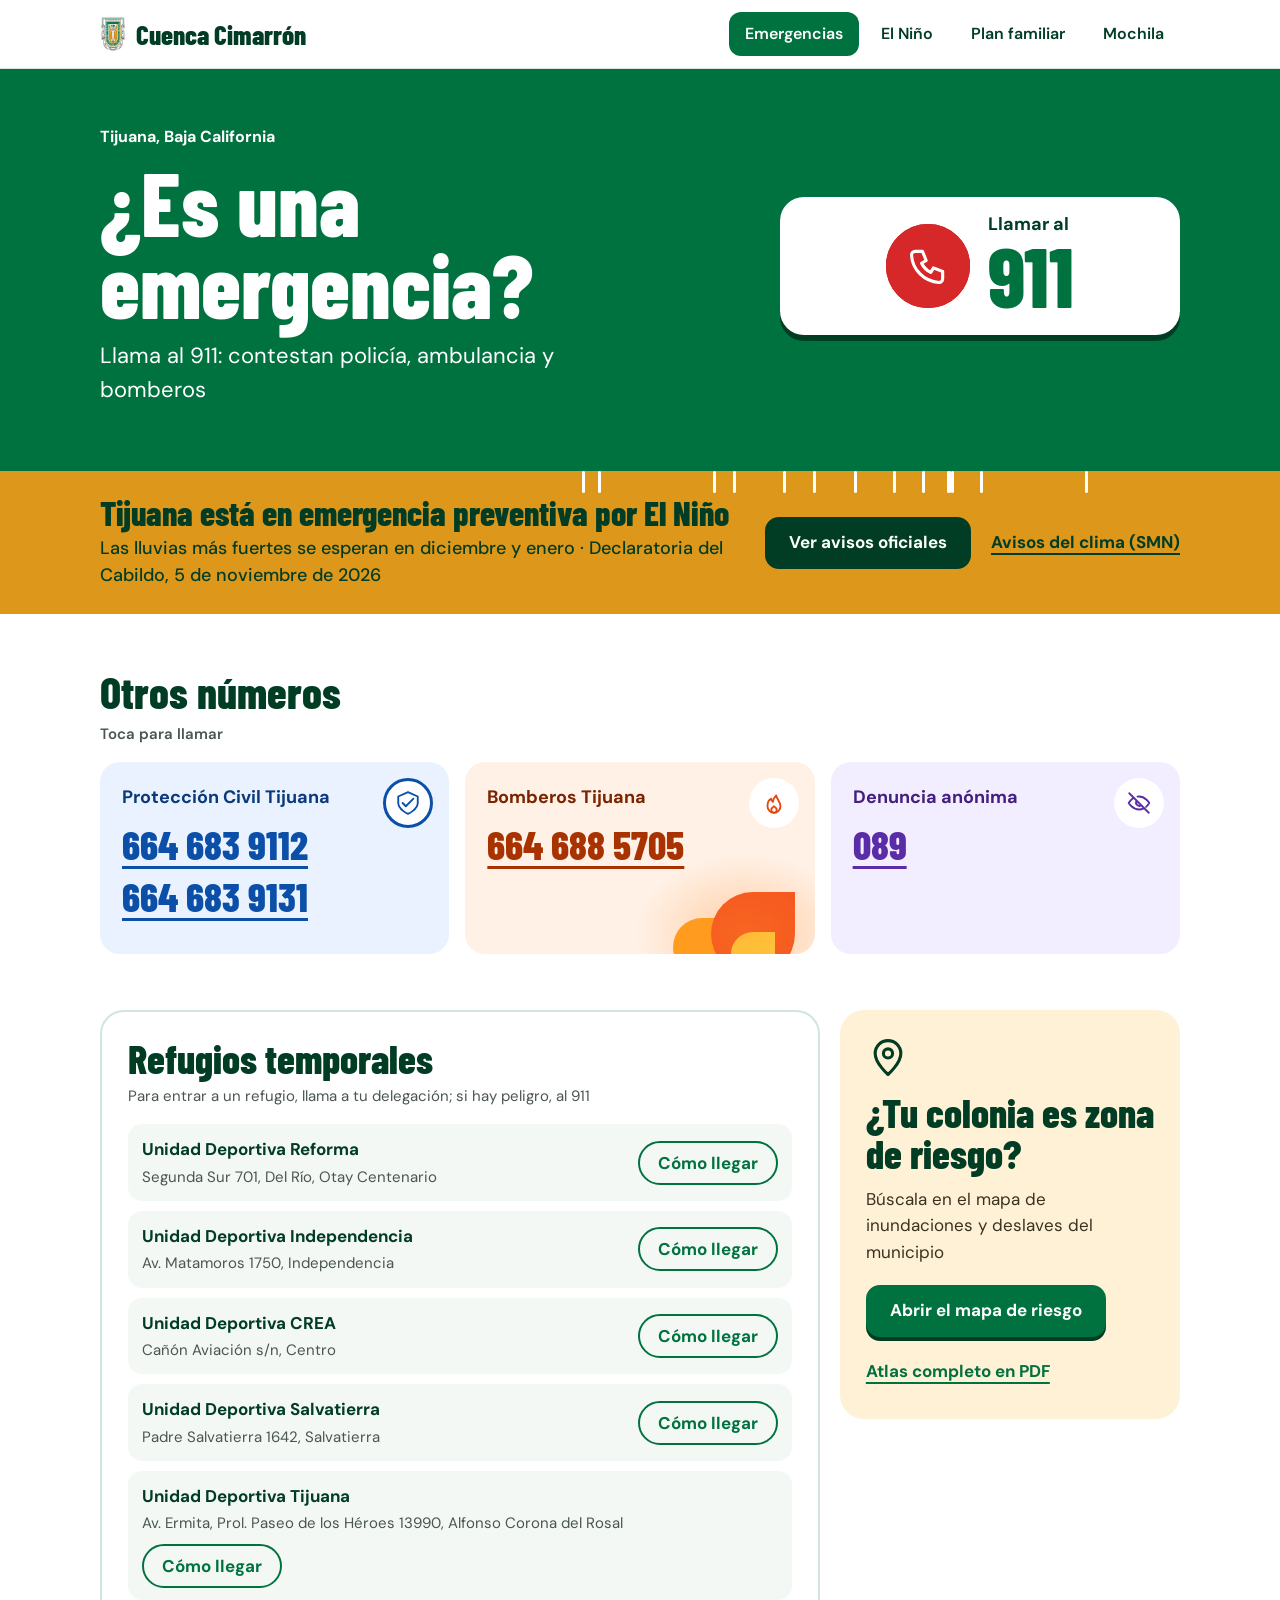
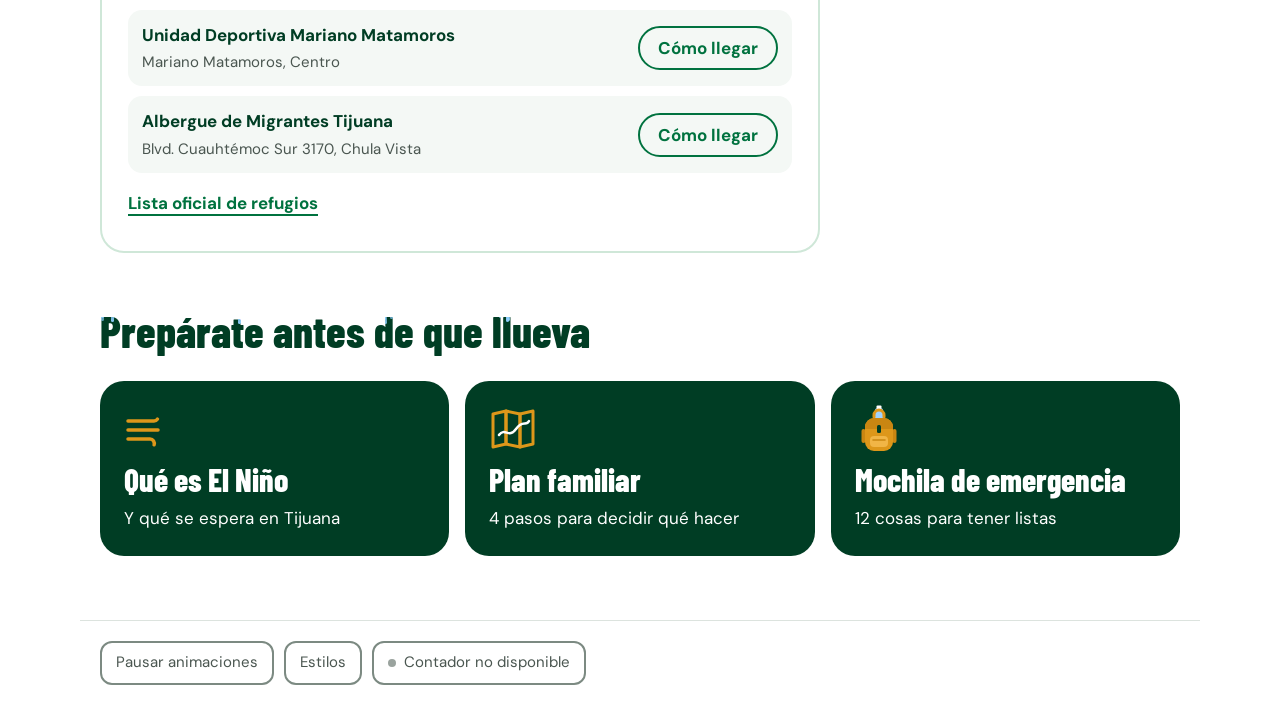
==== commit b79a09c3: "Revert "Combina interfaz cartoon y contenido de Cuenca" This reverts commit 4fb5c3bef2963e046e7889dd" ====
--- a/index.html
+++ b/index.html
@@ -1,37 +1,4 @@
 <!doctype html>
-<html lang="es">
-<head>
-  <meta charset="utf-8"><meta name="viewport" content="width=device-width, initial-scale=1">
-  <meta name="description" content="Cuenca Cimarrona: información y juegos para aprender sobre El Niño y la prevención en Tijuana.">
-  <title>Cuenca Cimarrona | UABC</title><link rel="stylesheet" href="css/styles.css"><script src="js/app.js" defer></script>
-</head>
-<body>
-  <a class="skip-link" href="#contenido">Saltar al contenido principal</a>
-  <header class="site-header"><div class="header-inner">
-    <a class="brand" href="#contenido"><img src="assets/images/logo_uabc.png" alt="UABC"><span><strong>CUENCA CIMARRONA</strong></span></a>
-    <button class="menu-toggle" id="menuToggle" type="button" aria-expanded="false" aria-controls="siteNav">Menú <span>☰</span></button>
-    <nav class="site-nav" id="siteNav" aria-label="Navegación principal"><a class="active" href="index.html">Inicio</a><a href="pages/juegos.html">Juegos</a><a href="pages/aprende.html">Aprende</a><a href="pages/recursos.html">Consejos</a></nav>
-  </div></header>
-
-  <main id="contenido" tabindex="-1">
-    <section class="emergency-quick" aria-labelledby="emergency-quick-title"><div class="emergency-quick-inner"><div class="emergency-quick-heading"><p class="eyebrow">INFORMACIÓN IMPORTANTE</p><h2 id="emergency-quick-title">¿Necesita ayuda durante una emergencia?</h2><p>Consulte los contactos principales y la información oficial antes de explorar el contenido de prevención.</p></div><div class="emergency-quick-grid"><a class="emergency-quick-card emergency-quick-main" href="tel:911"><span class="emergency-quick-icon">☎</span><span><strong>911</strong><small>Emergencias generales</small></span><b>↗</b></a><a class="emergency-quick-card" href="tel:071"><span class="emergency-quick-icon">⚡</span><span><strong>071</strong><small>CFE · fallas eléctricas</small></span><b>↗</b></a><a class="emergency-quick-card" href="tel:073"><span class="emergency-quick-icon">≈</span><span><strong>073</strong><small>CESPT · agua y drenaje</small></span><b>↗</b></a><a class="emergency-quick-card" href="tel:6646839112"><span class="emergency-quick-icon">⌂</span><span><strong>683-9112</strong><small>Protección Civil Tijuana</small></span><b>↗</b></a><a class="emergency-quick-card emergency-quick-link" href="https://proteccioncivil.tijuana.gob.mx/refugios.aspx" target="_blank" rel="noopener"><span class="emergency-quick-icon">⌂</span><span><strong>Refugios</strong><small>Consulte ubicaciones y activación</small></span><b>↗</b></a></div><div class="emergency-quick-links"><a href="https://proteccioncivil.tijuana.gob.mx/refugios.aspx" target="_blank" rel="noopener"><span>⌂</span> Lista de refugios temporales <b>↗</b></a><a href="https://gemelodigital.implantijuana.gob.mx/atlas-de-riesgo-tijuana-2024" target="_blank" rel="noopener"><span>⌖</span> Mapa de riesgo de Tijuana <b>↗</b></a><a href="https://proteccioncivil.tijuana.gob.mx/" target="_blank" rel="noopener"><span>!</span> Avisos de Protección Civil <b>↗</b></a></div><p class="emergency-quick-note">Los refugios temporales se activan según la emergencia; consulte Protección Civil o llame al 911.</p></div></section>
-    <section class="hero-section"><div class="hero-inner"><div class="hero-copy">
-      <p class="eyebrow"><span class="eyebrow-dot"></span> Proyecto universitario · UABC Tijuana</p><h1>Aprender a prevenir también puede ser un <em>juego.</em></h1>
-      <p class="hero-text">Explore dinámicas, consejos y recursos para comprender el fenómeno de El Niño y prepararse mejor ante las lluvias en la comunidad.</p>
-    </div><div class="hero-image-wrap"><img src="assets/images/hero-el-nino.png" alt="Ilustración de una zona urbana de Tijuana durante la lluvia, con una mochila de emergencia y una ruta segura"></div></div></section>
-
-    <section class="intro-strip" id="proyecto"><div><p class="eyebrow">UN PROYECTO COLABORATIVO</p><h2>La información se queda más cuando la vivimos.</h2></div><p><strong>Cuenca Cimarrona reúne propuestas elaboradas de manera colaborativa.</strong> El sitio integra juegos, ideas y recursos para convertir la prevención en experiencias sencillas, participativas y fáciles de compartir.</p></section>
-
-    <section class="games-section" id="juegos" aria-labelledby="games-title"><div class="section-head"><div><p class="eyebrow">APRENDA JUGANDO</p><h2 id="games-title">Elija una dinámica</h2></div><div class="carousel-tools"><a class="text-link" href="pages/juegos.html">Ver más en Juegos <span>→</span></a><div class="carousel-controls"><button id="prevGame" type="button" aria-label="Juego anterior">←</button><span id="gameCounter" aria-live="polite">01 / 03</span><button id="nextGame" type="button" aria-label="Siguiente juego">→</button></div></div></div>
-      <div class="game-carousel" id="gameCarousel" role="region" aria-roledescription="carrusel" aria-label="Juegos de prevención"></div>
-    </section>
-
-    <section class="content-section home-carousel-section" id="aprende-home" aria-labelledby="learn-home-title"><div class="section-head"><div><p class="eyebrow">APRENDA PASO A PASO</p><h2 id="learn-home-title">Ideas para comprender y prepararse</h2></div><div class="carousel-tools"><a class="text-link" href="pages/aprende.html">Ver más en Aprende <span>→</span></a><div class="carousel-controls"><button id="prevHomeLesson" type="button" aria-label="Tema anterior">←</button><span id="homeLessonCounter" aria-live="polite">01 / 03</span><button id="nextHomeLesson" type="button" aria-label="Siguiente tema">→</button></div></div></div><div class="home-carousel" id="homeLessonCarousel" role="region" aria-roledescription="carrusel" aria-label="Aprendizaje"></div><div class="learn-shortcuts" aria-label="Temas y dependencias"><a class="learn-shortcut" href="pages/aprende.html#riesgos"><span>01</span><strong>Riesgos en Tijuana</strong><small>Conozca las situaciones que se abordan en el proyecto.</small><i aria-hidden="true">→</i></a><a class="learn-shortcut" href="pages/aprende.html#actividades"><span>02</span><strong>Actividades y prevención</strong><small>Revise qué atiende cada dinámica de aprendizaje.</small><i aria-hidden="true">→</i></a><a class="learn-shortcut" href="pages/aprende.html#directorio"><span>03</span><strong>Dependencias de apoyo</strong><small>Consulte contactos oficiales y refugios temporales.</small><i aria-hidden="true">→</i></a></div></section>
-
-    <section class="content-section home-carousel-section" id="recursos" aria-labelledby="resources-title"><div class="section-head"><div><p class="eyebrow">CONSEJOS PRÁCTICOS</p><h2 id="resources-title">Ideas rápidas para prepararse</h2></div><div class="carousel-tools"><a class="text-link" href="pages/recursos.html">Ver más en Consejos <span>→</span></a><div class="carousel-controls"><button id="prevHomeAdvice" type="button" aria-label="Consejo anterior">←</button><span id="homeAdviceCounter" aria-live="polite">01 / 02</span><button id="nextHomeAdvice" type="button" aria-label="Siguiente consejo">→</button></div></div></div><div class="home-carousel" id="homeAdviceCarousel" role="region" aria-roledescription="carrusel" aria-label="Consejos"></div></section>
-
-    <section class="team-section" id="equipo"><div class="team-inner"><div class="team-copy"><p class="eyebrow">APRENDIZAJE EN COMUNIDAD</p><h2>Una comunidad más preparada comienza con información clara.</h2><p>Cuenca Cimarrona reúne juegos, consejos e ideas para convertir la prevención en acciones sencillas y fáciles de compartir.</p></div><div class="team-card"><div class="team-card-top"><span class="team-card-mark">UABC</span><span class="team-card-label">Proyecto académico</span></div><strong>Prevención para Tijuana</strong><p>Contenido colaborativo sobre El Niño, lluvias y decisiones seguras.</p><div class="team-card-tags"><span>Juegos</span><span>Aprendizaje</span><span>Consejos</span></div></div></div></section>
-  </main>
-
-  <footer class="site-footer" id="redes"><div class="footer-main"><div class="footer-brand"><img src="assets/images/logo_uabc.png" alt="UABC"><div><strong>CUENCA CIMARRONA</strong><span>Prevención, aprendizaje y comunidad.</span></div></div><div class="social-block"><p>Síguenos y comparte</p><div class="social-links"><a href="#redes" aria-label="Instagram"><svg viewBox="0 0 24 24" aria-hidden="true"><rect x="4" y="4" width="16" height="16" rx="5"></rect><circle cx="12" cy="12" r="4"></circle><circle cx="17.5" cy="6.5" r="1"></circle></svg></a><a href="#redes" aria-label="YouTube"><svg viewBox="0 0 24 24" aria-hidden="true"><path d="M21 8.2a2.6 2.6 0 0 0-1.8-1.8C17.6 6 12 6 12 6s-5.6 0-7.2.4A2.6 2.6 0 0 0 3 8.2 27 27 0 0 0 2.6 12 27 27 0 0 0 3 15.8a2.6 2.6 0 0 0 1.8 1.8C6.4 18 12 18 12 18s5.6 0 7.2-.4a2.6 2.6 0 0 0 1.8-1.8 27 27 0 0 0 .4-3.8 27 27 0 0 0-.4-3.8Z"></path><path d="m10 15 5-3-5-3v6Z" fill="currentColor" stroke="none"></path></svg></a><a href="#redes" aria-label="TikTok"><svg viewBox="0 0 24 24" aria-hidden="true"><path d="M15 4c.3 2.2 1.6 3.5 4 3.7v3.1c-1.4 0-2.7-.4-4-1.1v5.7a5.6 5.6 0 1 1-4.8-5.5v3.1a2.5 2.5 0 1 0 1.7 2.4V4H15Z"></path></svg></a><a href="#redes" aria-label="Facebook"><svg viewBox="0 0 24 24" aria-hidden="true"><path d="M13.5 21v-8h2.7l.4-3h-3.1V8.1c0-.9.3-1.5 1.6-1.5h1.7V4a22 22 0 0 0-2.4-.1c-2.4 0-4 1.5-4 4.1V10H8v3h2.4v8h3.1Z"></path></svg></a></div></div></div><div class="footer-bottom"><span>© 2026 Cuenca Cimarrona · Proyecto académico UABC</span><span>Hecho por estudiantes para estudiantes.</span></div></footer>
-</body></html>
+<html lang="es"><head><meta charset="UTF-8"><meta name="viewport" content="width=device-width, initial-scale=1.0"><meta name="theme-color" content="#00723f"><meta name="description" content="Números de emergencia, avisos oficiales, refugios y mapa de riesgo de Tijuana durante El Niño. Proyecto de estudiantes UABC."><link rel="icon" type="image/svg+xml" href="/brand/cimarron.svg"><title>Emergencias · Cuenca Cimarrón</title>  <script type="module" crossorigin src="/assets/index-gZdk-X6S.js"></script>
+  <link rel="stylesheet" crossorigin href="/assets/index-C1x23a1A.css">
+</head><body><div id="app"></div></body></html>
--- a/assets/index-C1x23a1A.css
+++ b/assets/index-C1x23a1A.css
@@ -0,0 +1 @@
+@font-face{font-family:DM Sans;font-style:normal;font-display:swap;font-weight:400;src:url(/assets/dm-sans-latin-ext-400-normal-BtiwyxMk.woff2)format("woff2"),url(/assets/dm-sans-latin-ext-400-normal-BjWJ59Pq.woff)format("woff");unicode-range:U+100-2BA,U+2BD-2C5,U+2C7-2CC,U+2CE-2D7,U+2DD-2FF,U+304,U+308,U+329,U+1D00-1DBF,U+1E00-1E9F,U+1EF2-1EFF,U+2020,U+20A0-20AB,U+20AD-20C0,U+2113,U+2C60-2C7F,U+A720-A7FF}@font-face{font-family:DM Sans;font-style:normal;font-display:swap;font-weight:400;src:url(/assets/dm-sans-latin-400-normal-CW0RaeGs.woff2)format("woff2"),url(/assets/dm-sans-latin-400-normal-BwCSEQnW.woff)format("woff");unicode-range:U+??,U+131,U+152-153,U+2BB-2BC,U+2C6,U+2DA,U+2DC,U+304,U+308,U+329,U+2000-206F,U+20AC,U+2122,U+2191,U+2193,U+2212,U+2215,U+FEFF,U+FFFD}@font-face{font-family:DM Sans;font-style:normal;font-display:swap;font-weight:500;src:url(/assets/dm-sans-latin-ext-500-normal-BJfUCQsA.woff2)format("woff2"),url(/assets/dm-sans-latin-ext-500-normal-DR84L5F-.woff)format("woff");unicode-range:U+100-2BA,U+2BD-2C5,U+2C7-2CC,U+2CE-2D7,U+2DD-2FF,U+304,U+308,U+329,U+1D00-1DBF,U+1E00-1E9F,U+1EF2-1EFF,U+2020,U+20A0-20AB,U+20AD-20C0,U+2113,U+2C60-2C7F,U+A720-A7FF}@font-face{font-family:DM Sans;font-style:normal;font-display:swap;font-weight:500;src:url(/assets/dm-sans-latin-500-normal-B9HHJjqV.woff2)format("woff2"),url(/assets/dm-sans-latin-500-normal-Dr3UlScf.woff)format("woff");unicode-range:U+??,U+131,U+152-153,U+2BB-2BC,U+2C6,U+2DA,U+2DC,U+304,U+308,U+329,U+2000-206F,U+20AC,U+2122,U+2191,U+2193,U+2212,U+2215,U+FEFF,U+FFFD}@font-face{font-family:DM Sans;font-style:normal;font-display:swap;font-weight:600;src:url(/assets/dm-sans-latin-ext-600-normal-4vooXBpG.woff2)format("woff2"),url(/assets/dm-sans-latin-ext-600-normal-DRtaDpgU.woff)format("woff");unicode-range:U+100-2BA,U+2BD-2C5,U+2C7-2CC,U+2CE-2D7,U+2DD-2FF,U+304,U+308,U+329,U+1D00-1DBF,U+1E00-1E9F,U+1EF2-1EFF,U+2020,U+20A0-20AB,U+20AD-20C0,U+2113,U+2C60-2C7F,U+A720-A7FF}@font-face{font-family:DM Sans;font-style:normal;font-display:swap;font-weight:600;src:url(/assets/dm-sans-latin-600-normal-Aqo67rzb.woff2)format("woff2"),url(/assets/dm-sans-latin-600-normal-BmdmIIQ2.woff)format("woff");unicode-range:U+??,U+131,U+152-153,U+2BB-2BC,U+2C6,U+2DA,U+2DC,U+304,U+308,U+329,U+2000-206F,U+20AC,U+2122,U+2191,U+2193,U+2212,U+2215,U+FEFF,U+FFFD}@font-face{font-family:DM Sans;font-style:normal;font-display:swap;font-weight:700;src:url(/assets/dm-sans-latin-ext-700-normal-CJIcxD6K.woff2)format("woff2"),url(/assets/dm-sans-latin-ext-700-normal-BLI3TTWz.woff)format("woff");unicode-range:U+100-2BA,U+2BD-2C5,U+2C7-2CC,U+2CE-2D7,U+2DD-2FF,U+304,U+308,U+329,U+1D00-1DBF,U+1E00-1E9F,U+1EF2-1EFF,U+2020,U+20A0-20AB,U+20AD-20C0,U+2113,U+2C60-2C7F,U+A720-A7FF}@font-face{font-family:DM Sans;font-style:normal;font-display:swap;font-weight:700;src:url(/assets/dm-sans-latin-700-normal-DvUfVpUG.woff2)format("woff2"),url(/assets/dm-sans-latin-700-normal-CUSSCpQX.woff)format("woff");unicode-range:U+??,U+131,U+152-153,U+2BB-2BC,U+2C6,U+2DA,U+2DC,U+304,U+308,U+329,U+2000-206F,U+20AC,U+2122,U+2191,U+2193,U+2212,U+2215,U+FEFF,U+FFFD}@font-face{font-family:Barlow Condensed;font-style:normal;font-display:swap;font-weight:600;src:url(/assets/barlow-condensed-vietnamese-600-normal-A5AYRdjN.woff2)format("woff2"),url(/assets/barlow-condensed-vietnamese-600-normal-CNlPk46_.woff)format("woff");unicode-range:U+102-103,U+110-111,U+128-129,U+168-169,U+1A0-1A1,U+1AF-1B0,U+300-301,U+303-304,U+308-309,U+323,U+329,U+1EA0-1EF9,U+20AB}@font-face{font-family:Barlow Condensed;font-style:normal;font-display:swap;font-weight:600;src:url(/assets/barlow-condensed-latin-ext-600-normal-18ESti3H.woff2)format("woff2"),url(/assets/barlow-condensed-latin-ext-600-normal-Clv9cIcR.woff)format("woff");unicode-range:U+100-2BA,U+2BD-2C5,U+2C7-2CC,U+2CE-2D7,U+2DD-2FF,U+304,U+308,U+329,U+1D00-1DBF,U+1E00-1E9F,U+1EF2-1EFF,U+2020,U+20A0-20AB,U+20AD-20C0,U+2113,U+2C60-2C7F,U+A720-A7FF}@font-face{font-family:Barlow Condensed;font-style:normal;font-display:swap;font-weight:600;src:url(/assets/barlow-condensed-latin-600-normal-DepVgxBB.woff2)format("woff2"),url(/assets/barlow-condensed-latin-600-normal-BFJEwTuo.woff)format("woff");unicode-range:U+??,U+131,U+152-153,U+2BB-2BC,U+2C6,U+2DA,U+2DC,U+304,U+308,U+329,U+2000-206F,U+20AC,U+2122,U+2191,U+2193,U+2212,U+2215,U+FEFF,U+FFFD}@font-face{font-family:Barlow Condensed;font-style:normal;font-display:swap;font-weight:700;src:url(/assets/barlow-condensed-vietnamese-700-normal-DYeBwlKR.woff2)format("woff2"),url(/assets/barlow-condensed-vietnamese-700-normal-DhIzd8Tb.woff)format("woff");unicode-range:U+102-103,U+110-111,U+128-129,U+168-169,U+1A0-1A1,U+1AF-1B0,U+300-301,U+303-304,U+308-309,U+323,U+329,U+1EA0-1EF9,U+20AB}@font-face{font-family:Barlow Condensed;font-style:normal;font-display:swap;font-weight:700;src:url(/assets/barlow-condensed-latin-ext-700-normal-CwuXbfVR.woff2)format("woff2"),url(/assets/barlow-condensed-latin-ext-700-normal-BIHFfxf0.woff)format("woff");unicode-range:U+100-2BA,U+2BD-2C5,U+2C7-2CC,U+2CE-2D7,U+2DD-2FF,U+304,U+308,U+329,U+1D00-1DBF,U+1E00-1E9F,U+1EF2-1EFF,U+2020,U+20A0-20AB,U+20AD-20C0,U+2113,U+2C60-2C7F,U+A720-A7FF}@font-face{font-family:Barlow Condensed;font-style:normal;font-display:swap;font-weight:700;src:url(/assets/barlow-condensed-latin-700-normal-v1xN8_Wq.woff2)format("woff2"),url(/assets/barlow-condensed-latin-700-normal-Dmwat-ge.woff)format("woff");unicode-range:U+??,U+131,U+152-153,U+2BB-2BC,U+2C6,U+2DA,U+2DC,U+304,U+308,U+329,U+2000-206F,U+20AC,U+2122,U+2191,U+2193,U+2212,U+2215,U+FEFF,U+FFFD}@font-face{font-family:Barlow Condensed;font-style:normal;font-display:swap;font-weight:800;src:url(/assets/barlow-condensed-vietnamese-800-normal-CpjukuLw.woff2)format("woff2"),url(/assets/barlow-condensed-vietnamese-800-normal-BZxKbt5V.woff)format("woff");unicode-range:U+102-103,U+110-111,U+128-129,U+168-169,U+1A0-1A1,U+1AF-1B0,U+300-301,U+303-304,U+308-309,U+323,U+329,U+1EA0-1EF9,U+20AB}@font-face{font-family:Barlow Condensed;font-style:normal;font-display:swap;font-weight:800;src:url(/assets/barlow-condensed-latin-ext-800-normal-DGNyg4u8.woff2)format("woff2"),url(/assets/barlow-condensed-latin-ext-800-normal-gY_0Gifi.woff)format("woff");unicode-range:U+100-2BA,U+2BD-2C5,U+2C7-2CC,U+2CE-2D7,U+2DD-2FF,U+304,U+308,U+329,U+1D00-1DBF,U+1E00-1E9F,U+1EF2-1EFF,U+2020,U+20A0-20AB,U+20AD-20C0,U+2113,U+2C60-2C7F,U+A720-A7FF}@font-face{font-family:Barlow Condensed;font-style:normal;font-display:swap;font-weight:800;src:url(/assets/barlow-condensed-latin-800-normal-BKzMuPgK.woff2)format("woff2"),url(/assets/barlow-condensed-latin-800-normal-e9GbPXiK.woff)format("woff");unicode-range:U+??,U+131,U+152-153,U+2BB-2BC,U+2C6,U+2DA,U+2DC,U+304,U+308,U+329,U+2000-206F,U+20AC,U+2122,U+2191,U+2193,U+2212,U+2215,U+FEFF,U+FFFD}:root{--uabc-green:#00723f;--uabc-gold:#dd971a;--green-deep:#003d24;--gold-text:#8a5a00;--paper:#fff;--surface:#fff;--ink:#1c2621;--muted:#4a5650;--line:#dce3de;--control-line:#7c8a82;--green-tint:#e6f4ec;--gold-tint:#fff1d6;--font-heading:"Barlow Condensed", sans-serif;--font-body:"DM Sans", sans-serif;--radius-card:20px;--radius-block:24px;--radius-button:14px;--space-1:4px;--space-2:8px;--space-3:12px;--space-4:16px;--space-6:24px;--space-8:32px;--space-12:48px}*{box-sizing:border-box}html{scroll-behavior:smooth}body{background:var(--paper);color:var(--ink);font-family:var(--font-body);margin:0;font-size:17px;line-height:1.55;overflow-x:clip}button,input,a{-webkit-tap-highlight-color:transparent}button,input{font:inherit}button,a{touch-action:manipulation}button,summary,label[for]{cursor:pointer}a{color:inherit;text-decoration:none}button{color:inherit;background:0 0;border:0}button:disabled{opacity:.5;cursor:not-allowed}a:focus-visible,button:focus-visible,input:focus-visible{outline:3px solid var(--green-deep);outline-offset:3px}:is(.supply-row:has(input:focus-visible),.task-row:has(input:focus-visible)){outline:3px solid var(--green-deep);outline-offset:2px}.supply-row input:focus-visible,.task-row input:focus-visible{outline:none}.band-green a:focus-visible,.page-heading a:focus-visible,.prep-card:focus-visible,.nav-link.active:focus-visible{outline-color:#fff}h1,h2,h3,p{margin:0}h1,h2,h3{font-family:var(--font-heading);color:var(--green-deep);font-weight:800;line-height:1.02}h1{font-size:64px}h2{font-size:40px}h3{font-size:28px}p{color:var(--muted)}svg{vertical-align:middle;flex-shrink:0}img{max-width:100%;display:block}input[type=checkbox]{appearance:none;border:2px solid var(--green-deep);cursor:pointer;background:#fff;border-radius:7px;flex-shrink:0;place-content:center;width:24px;height:24px;margin:0;display:inline-grid}input[type=checkbox]:after{content:"";opacity:0;border:0 solid #fff;border-width:0 0 3px 3px;width:12px;height:7px;transform:translateY(-2px)rotate(-45deg)}input[type=checkbox]:checked{background:var(--uabc-green);border-color:var(--uabc-green)}input[type=checkbox]:checked:after{opacity:1}input[type=checkbox]:hover{background:var(--green-tint)}input[type=checkbox]:checked:hover{background:var(--green-deep)}.wrap{max-width:1120px;margin:0 auto;padding-inline:20px}.site-header{background:var(--surface);border-bottom:1px solid var(--line)}.header-row{flex-wrap:wrap;justify-content:space-between;align-items:center;gap:8px 24px;padding-block:12px;display:flex}.brand{min-height:44px;font-family:var(--font-heading);color:var(--green-deep);align-items:center;gap:10px;font-size:27px;font-weight:800;line-height:1;display:inline-flex}.brand img{object-fit:contain}.site-nav{flex-wrap:wrap;gap:6px;display:flex}.nav-link{min-height:44px;color:var(--green-deep);border-radius:12px;align-items:center;padding:0 16px;font-size:16px;font-weight:600;transition:background .15s;display:inline-flex}.nav-link:hover{background:var(--green-tint)}.nav-link.active{background:var(--uabc-green);color:#fff}.button{border-radius:var(--radius-button);text-align:center;border:2px solid #0000;justify-content:center;align-items:center;gap:10px;min-height:52px;padding:12px 22px;font-size:17px;font-weight:700;line-height:1.25;transition:background .12s,transform 80ms;display:inline-flex}.primary{background:var(--uabc-green);border-color:var(--uabc-green);color:#fff;box-shadow:0 4px 0 var(--green-deep)}.primary:hover{background:#005f34;border-color:#005f34}.primary:active{box-shadow:none;transform:translateY(4px)}.secondary{background:var(--surface);border-color:var(--uabc-green);color:var(--green-deep)}.secondary:hover{background:var(--green-tint)}.dark{background:var(--green-deep);border-color:var(--green-deep);color:#fff}.dark:hover{background:#00532e;border-color:#00532e}.text-link{min-height:44px;color:var(--uabc-green);text-underline-offset:5px;align-items:center;gap:8px;padding:0;font-weight:700;text-decoration:underline;text-decoration-thickness:2px;display:inline-flex}.text-link:hover{color:var(--green-deep);text-decoration-thickness:3px}.pill{border:2px solid var(--uabc-green);min-height:44px;color:var(--uabc-green);white-space:nowrap;border-radius:999px;align-items:center;padding:0 18px;font-weight:700;transition:background .12s,color .12s;display:inline-flex}.pill:hover,.band-green{background:var(--uabc-green);color:#fff}.hero-911{flex-wrap:wrap;align-items:center;gap:32px 56px;padding-block:56px 64px;display:flex}.hero-911-text{flex:420px;min-width:0}.hero-place{color:#fff;margin-bottom:10px;font-size:16px;font-weight:700}.hero-911 h1{color:#fff;margin-bottom:14px;font-size:clamp(56px,7vw,92px);line-height:.92}.hero-lead{color:#fff;max-width:480px;font-size:22px}.call-main{min-height:128px;color:var(--green-deep);border-radius:var(--radius-block);box-shadow:0 6px 0 var(--green-deep);background:#fff;flex:0 400px;justify-content:center;align-items:center;gap:18px;padding:18px 28px;transition:background .12s,transform 80ms;display:flex}.call-main:hover{background:#f1faf4}.call-main:active{box-shadow:none;transform:translateY(6px)}.call-label{font-size:18px;font-weight:700}.call-number{font-family:var(--font-heading);color:var(--uabc-green);font-size:84px;font-weight:800}.band-gold{background:var(--uabc-gold);color:var(--green-deep)}.alert-row{flex-wrap:wrap;justify-content:space-between;align-items:center;gap:14px 28px;padding-block:24px;display:flex}.alert-row>div:first-child{flex:520px;min-width:0}.alert-row h2{margin-bottom:4px;font-size:34px;line-height:1.05}.alert-row p{color:var(--green-deep);font-size:18px;font-weight:500}.alert-actions{flex-wrap:wrap;align-items:center;gap:8px 20px;display:flex}.text-link.on-gold{color:var(--green-deep)}.home-body{flex-direction:column;gap:56px;padding-block:56px 64px;display:flex}.section-title{margin-bottom:20px;font-size:44px}.phone-grid{grid-template-columns:repeat(auto-fit,minmax(240px,1fr));gap:16px;display:grid}.phone-card{background:var(--green-tint);border-radius:var(--radius-card);padding:22px}.phone-name{color:var(--green-deep);margin-bottom:6px;font-size:18px;font-weight:700}.phone-card a{min-height:52px;font-family:var(--font-heading);color:var(--uabc-green);text-underline-offset:6px;align-items:center;font-size:40px;font-weight:800;line-height:1.1;text-decoration:underline;text-decoration-thickness:3px;display:flex}.phone-card a:hover{color:var(--green-deep)}.section-note{color:var(--muted);margin-bottom:16px;font-size:15px}.split{flex-wrap:wrap;align-items:flex-start;gap:20px;display:flex}.shelters{border-radius:var(--radius-block);border:2px solid #cfe7d8;flex:999 520px;min-width:0;padding:26px}.shelters .section-title{margin-bottom:6px;font-size:40px}.shelter-list{flex-direction:column;gap:10px;margin:0 0 8px;padding:0;list-style:none;display:flex}.shelter-list li{background:#f4f8f5;border-radius:14px;flex-wrap:wrap;justify-content:space-between;align-items:center;gap:8px 16px;padding:12px 14px;display:flex}.shelter-list strong{color:var(--green-deep);display:block}.shelter-list span span{color:var(--muted);font-size:15px}.risk-card{--pad:26px;background:var(--gold-tint);border-radius:var(--radius-block);min-width:0;padding:var(--pad);flex-direction:column;flex:340px;align-items:flex-start;gap:12px;display:flex;overflow:hidden}.risk-card svg{color:var(--green-deep)}.risk-card p{color:#3a3220;margin-bottom:8px}.prep-grid{grid-template-columns:repeat(auto-fit,minmax(240px,1fr));gap:16px;display:grid}.prep-card{border-radius:var(--radius-block);background:var(--green-deep);color:#fff;flex-direction:column;gap:10px;min-height:160px;padding:24px;transition:background .12s;display:flex}.prep-card:hover{background:#00532e}.prep-card svg{color:var(--uabc-gold)}.prep-card strong{font-family:var(--font-heading);font-size:32px;font-weight:800;line-height:1}.page{max-width:1120px;margin:0 auto;padding:0 20px 64px}.page-heading{background:var(--uabc-green);margin:0 calc(50% - 50vw) 44px;padding:52px calc(50vw - 50%) 56px}.page-heading h1{color:#fff;margin-bottom:14px;font-size:clamp(48px,6vw,76px);line-height:.95}.page-heading p{color:#fff;max-width:680px;font-size:20px}.section-space{margin-top:48px}.label{color:var(--gold-text);font-size:15px;font-weight:700;display:block}.steps-grid{grid-template-columns:repeat(4,minmax(0,1fr));gap:16px;display:grid}.step-card{background:var(--green-tint);border-radius:var(--radius-card);flex-direction:column;min-width:0;padding:22px 22px 0;display:flex;overflow:hidden}.step-top{justify-content:space-between;align-items:center;margin-bottom:18px;display:flex}.step-number{font-family:var(--font-heading);color:var(--green-deep);background:var(--uabc-gold);border-radius:12px;padding:8px 12px 6px;font-size:30px;font-weight:800;line-height:1}.step-icon{color:var(--uabc-green);place-items:center;display:grid}.step-card h3{margin-bottom:8px;font-size:30px}.step-card p{color:var(--ink);flex:1;margin-bottom:18px;font-size:16px}.step-action{background:var(--uabc-green);color:#fff;text-align:left;justify-content:space-between;align-items:center;min-height:56px;margin:0 -22px;padding:12px 22px;font-size:16px;font-weight:700;transition:background .12s;display:flex}.step-action:hover{background:#005f34}.step-action:focus-visible{outline-color:var(--green-deep);outline-offset:-5px;box-shadow:inset 0 0 0 5px #fff}.progress-track{background:var(--gold-tint);border-radius:999px;width:100%;height:14px;overflow:hidden}.progress-track>span{background:var(--uabc-gold);border-radius:999px;height:100%;transition:width .25s;display:block}.plan-summary{background:var(--gold-tint);border-radius:var(--radius-card);flex-wrap:wrap;align-items:center;gap:16px 20px;margin-bottom:24px;padding:22px 24px;display:flex}.plan-summary strong{font-family:var(--font-heading);color:var(--green-deep);font-size:30px;font-weight:800}.plan-summary p{color:#3a3220;font-size:16px}.plan-summary button{margin-left:auto}.two-column{grid-template-columns:1fr 1fr;gap:20px;display:grid}.paper-panel{border-radius:var(--radius-card);border:2px solid #cfe7d8;padding:28px}.paper-panel.warm{background:var(--gold-tint);border-color:var(--gold-tint)}.paper-panel h2{margin-bottom:12px;font-size:36px}.paper-panel p{color:var(--ink);font-size:17px}.paper-panel .text-link{margin-top:10px}.backpack-layout{grid-template-columns:1fr 330px;align-items:start;gap:28px;display:grid}.supply-list{gap:32px;display:grid}.supply-group h2{margin-bottom:12px;font-size:34px}.supply-row{background:var(--surface);cursor:pointer;border:2px solid #cfe7d8;border-radius:16px;align-items:center;gap:14px;min-height:64px;margin-bottom:10px;padding:14px 18px;transition:background .12s,border-color .12s;display:flex}.supply-row:hover{border-color:var(--uabc-green)}.supply-row.packed{background:var(--green-tint);border-color:var(--uabc-green)}.supply-icon{color:var(--uabc-green);width:32px}.supply-row strong{color:var(--green-deep);font-size:17px;display:block}.supply-row small{color:var(--muted);font-size:15px;display:block}.ready-label{color:var(--uabc-green);margin-left:auto;font-size:15px;font-weight:700}.backpack-summary{background:var(--gold-tint);border-radius:var(--radius-block);text-align:center;padding:26px;position:sticky;top:20px}.backpack-summary h2{margin-bottom:4px;font-size:32px}.backpack-number{font-family:var(--font-heading);color:var(--uabc-green);font-size:80px;font-weight:800;line-height:1}.backpack-number>span{color:var(--green-deep);font-size:40px}.backpack-summary>p{color:#3a3220}.backpack-summary .progress-track{background:#fff;margin:16px 0 8px}.micro{color:var(--muted);margin:12px 0;font-size:14px}.backpack-summary .micro{color:#3a3220}.full{width:100%}.reset-button{margin:10px auto 0}.note{background:var(--green-tint);color:var(--uabc-green);text-align:left;border-radius:16px;align-items:flex-start;gap:12px;padding:16px 18px;display:flex}.note p{color:var(--ink);font-size:16px}.note p a{color:var(--uabc-green);text-underline-offset:3px;align-items:center;gap:4px;font-weight:700;text-decoration:underline;display:inline-flex}.backpack-summary .note{background:#fff;margin-top:14px}.sources-section{margin-top:48px}.sources-section h2{margin-bottom:14px;font-size:36px}.sources-section>a{background:var(--green-tint);min-height:60px;color:var(--ink);border-radius:16px;justify-content:space-between;align-items:center;gap:12px;margin-bottom:8px;padding:14px 18px;display:flex}.sources-section>a:hover{background:#d3ecdd}.sources-section>a svg{color:var(--uabc-green)}.sources-section strong{color:var(--green-deep)}.games-empty{background:var(--green-tint);border-radius:var(--radius-block);text-align:center;flex-direction:column;justify-content:center;align-items:center;gap:12px;min-height:380px;padding:48px 24px;display:flex}.games-empty h2{font-size:44px}.games-empty p{color:var(--ink);max-width:520px;margin-bottom:12px}.toast{background:var(--green-deep);color:#fff;z-index:80;border-radius:14px;max-width:calc(100vw - 32px);padding:12px 20px;font-size:16px;position:fixed;bottom:28px;left:50%;transform:translate(-50%)}.modal{border-radius:var(--radius-block);background:var(--surface);width:570px;max-width:calc(100vw - 32px);max-height:calc(100dvh - 40px);color:var(--ink);border:0;padding:0}.modal::backdrop{background:#002a19cc}.modal-body{padding:36px;position:relative}.modal h2{margin-bottom:18px;padding-right:40px;font-size:38px}.modal-intro{margin:-4px 0 18px;font-size:17px}.icon-button{background:var(--green-tint);width:44px;height:44px;color:var(--green-deep);border-radius:999px;place-items:center;display:grid}.icon-button:hover{background:#cbe5d6}.modal-close{position:absolute;top:16px;right:16px}.task-list{margin-bottom:20px}.task-row{border-bottom:1px solid var(--line);cursor:pointer;align-items:flex-start;gap:12px;padding:16px 0;font-size:17px;display:flex}.task-row input{margin-top:2px}.modal .note{background:var(--gold-tint);margin-bottom:20px}.modal .micro{text-align:center}.metrics{grid-template-columns:1fr 1fr;gap:14px;margin-bottom:20px;display:grid}.metrics>div{background:var(--green-tint);border-radius:16px;padding:20px}.metrics strong{font-family:var(--font-heading);color:var(--uabc-green);font-size:52px;font-weight:800;line-height:1.05;display:block}.metrics span{color:var(--ink);font-size:15px}.small{font-size:15px}.muted-text{color:var(--muted)}.modal .small{margin-bottom:18px}.button-row{justify-content:flex-end;gap:12px;display:flex}.footer{border-top:1px solid var(--line);max-width:1120px;margin:0 auto;padding:20px;display:flex}.visits-tag{border:2px solid var(--control-line);background:var(--surface);white-space:nowrap;min-height:44px;color:var(--muted);border-radius:12px;align-items:center;gap:8px;padding:6px 14px;font-size:15px;display:flex}.visits-tag:hover{border-color:var(--uabc-green);color:var(--green-deep)}.visits-tag b{color:var(--green-deep)}.status-dot{background:var(--uabc-green);border-radius:50%;width:8px;height:8px}.status-dot.muted{background:#9aa39e}.skip-link{z-index:100;background:var(--green-deep);color:#fff;border-radius:12px;padding:14px;position:fixed;top:-100px;left:20px}.skip-link:focus{top:10px}.storage-warning{background:var(--gold-tint);color:#5c3c00;padding:10px 20px;font-size:15px}.print-only{display:none}@media (width<=1000px){.steps-grid{grid-template-columns:repeat(2,minmax(0,1fr))}.backpack-layout{grid-template-columns:1fr 280px}}@media (width<=760px){body{font-size:16px}.header-row{padding-block:10px 12px}.site-nav{width:100%}.nav-link{padding:0 12px}.hero-911{padding-block:36px 44px}.hero-911 h1{font-size:58px}.hero-lead{font-size:20px}.call-main{flex:100%;min-height:112px}.call-number{font-size:72px}.alert-row h2{font-size:28px}.home-body{gap:44px;padding-block:40px 48px}.section-title,.shelters .section-title{font-size:34px}.shelters,.risk-card{padding:20px}.risk-card{--pad:20px}.page-heading{margin-bottom:32px;padding-block:36px 40px}.page-heading h1{font-size:48px}.page-heading p{font-size:18px}.steps-grid{grid-template-columns:1fr;gap:12px}.two-column{grid-template-columns:1fr}.plan-summary button{width:100%;margin-left:0}.backpack-layout{grid-template-columns:1fr}.backpack-summary{grid-row:1;position:static}.paper-panel{padding:22px}.modal-body{padding:28px 20px}.modal h2{font-size:32px}.games-empty h2{font-size:36px}}@media (width<=480px){.metrics{grid-template-columns:1fr}.button-row{flex-direction:column-reverse}.ready-label{display:none}}@media print{body{color:#000;background:#fff;font-size:12pt}.site-header,.footer,.skip-link,.button,.reset-button,.modal,.storage-warning{display:none!important}.page{max-width:none;padding:0}.page-heading{background:0 0;margin:0 0 20px;padding:0}.page-heading h1{color:#000;font-size:32px}.page-heading p{color:#000}.backpack-layout{display:block}.backpack-summary{text-align:left;background:0 0;padding:10px;position:static}.backpack-summary .note,.backpack-summary .progress-track{display:none}.backpack-summary h2{font-size:22px}.backpack-number{font-size:25px}.supply-row{break-inside:avoid;background:#fff;border-color:#ccc;padding:8px}.supply-row input{appearance:none;border:1px solid #555;width:15px;height:15px}.supply-row input:checked:after{content:"✓";font-size:14px;line-height:13px;display:block}.supply-list{gap:15px}.supply-group h2{font-size:23px}.steps-grid{display:none}.print-only{display:block}.print-only article{break-inside:avoid;margin:24px 0}.print-only h2{margin-bottom:10px;font-size:25px}.print-only p{margin:8px 0;font-size:12pt}.plan-summary{background:#fff}.two-column{display:block}.paper-panel{break-inside:avoid;margin-top:20px}a[href^=http]:after{content:" (" attr(href) ")";word-break:break-all;font-size:9pt}*{-webkit-print-color-adjust:exact;print-color-adjust:exact}}@keyframes ring{0%,to{transform:rotate(0)}10%,30%,50%{transform:rotate(-16deg)}20%,40%,60%{transform:rotate(16deg)}70%{transform:rotate(0)}}@keyframes ripple{0%{opacity:.7;transform:scale(1)}to{opacity:0;transform:scale(2.1)}}@keyframes pop{0%{transform:scale(1)}45%{transform:scale(1.28)}to{transform:scale(1)}}@keyframes nudge{0%,to{transform:translateY(0)}40%{transform:translateY(-7px)}70%{transform:translateY(2px)}}@keyframes flicker{0%,to{opacity:.95;transform:scale(1)rotate(-45deg)}25%{opacity:.85;transform:scale(.92,1.12)rotate(-41deg)}50%{opacity:1;transform:scale(1.06,.94)rotate(-48deg)}75%{opacity:.9;transform:scale(.96,1.08)rotate(-43deg)}}@keyframes blink{0%,88%,to{transform:scaleY(1)}92%{transform:scaleY(.1)}}@keyframes rain{0%{opacity:0;transform:translateY(-30px)}15%{opacity:.8}to{opacity:0;transform:translateY(170px)}}@keyframes flip-in{0%{transform:rotateY(90deg)}to{transform:rotateY(0)}}@keyframes celebrate{0%{transform:scale(1)}30%{transform:scale(1.2)}55%{transform:scale(.96)}to{transform:scale(1)}}@keyframes confetti{0%{opacity:1;transform:translate(0)rotate(0)}to{transform:translate(var(--x), var(--y)) rotate(540deg);opacity:0}}.call-ring{color:#fff;background:#d62828;border-radius:50%;place-items:center;width:84px;height:84px;display:grid;position:relative}.call-ring:before,.call-ring:after{content:"";border:3px solid #d62828;border-radius:50%;animation:1.8s ease-out infinite ripple;position:absolute;inset:0}.call-ring:after{animation-delay:.9s}.call-ring svg{animation:1.6s ease-in-out infinite ring}.call-main:hover .call-ring,.call-main:focus-visible .call-ring{background:#b71c1c}.band-gold{position:relative;overflow:hidden}.band-gold .alert-row{position:relative}.rain span{background:#fff;border-radius:3px;width:3px;height:22px;animation:1.4s linear infinite rain;position:absolute;top:0}.phone-card{transition:transform .15s,box-shadow .15s;position:relative;overflow:hidden}.phone-card:hover,.phone-card:focus-within{box-shadow:0 7px 0 var(--card-edge,var(--green-deep));transform:translateY(-5px)rotate(-.6deg)}.phone-card:active{box-shadow:none;transform:translateY(2px)}.phone-card>.phone-name,.phone-card>a{position:relative}.phone-icon{z-index:1;width:50px;height:50px;color:var(--card-ink,var(--uabc-green));background:#fff;border-radius:50%;place-items:center;display:grid;position:absolute;top:16px;right:16px}.phone-card .phone-name{color:var(--card-ink-strong,var(--green-deep));padding-right:58px}.phone-card a{color:var(--card-ink,var(--uabc-green))}.phone-card:hover .phone-icon svg,.phone-card:focus-within .phone-icon svg{animation:.7s ease-in-out ring}.theme-civil{--card-ink:#0b4fa8;--card-ink-strong:#0a3a7a;--card-edge:#0a3a7a;background:#eaf2ff}.theme-civil .phone-icon:after{content:"";border:3px solid #0b4fa8;border-radius:50%;animation:2.4s ease-out infinite ripple;position:absolute;inset:0}.theme-fire{--card-ink:#a83200;--card-ink-strong:#7a2400;--card-edge:#7a2400;background:#fff1e6;padding-bottom:84px}.theme-fire .phone-icon{color:#e2470f}.flames{pointer-events:none;width:160px;height:140px;position:absolute;bottom:-22px;right:0}.theme-fire:after{content:"";pointer-events:none;background:radial-gradient(closest-side,#ff8c2859,#0000);border-radius:50%;width:220px;height:160px;position:absolute;bottom:-60px;right:-40px}.flames span{transform-origin:50% 100%;border-radius:50% 0 50% 50%;animation:.9s ease-in-out infinite flicker;position:absolute;bottom:0}.flames span:first-child{background:#ff9f1c;width:58px;height:58px;animation-delay:-.2s;left:18px}.flames span:nth-child(2){background:#f4511e;width:84px;height:84px;animation-duration:1.1s;left:56px}.flames span:nth-child(3){background:#ffd23f;width:44px;height:44px;animation-delay:-.5s;left:76px}.theme-fire:hover .flames span,.theme-fire:focus-within .flames span{animation-duration:.45s}.theme-secret{--card-ink:#5b2ca8;--card-ink-strong:#43207d;--card-edge:#43207d;background:#f2edff}.theme-secret .phone-icon svg{animation:4s ease-in-out infinite blink}.shelter-list li{transition:transform .15s,background .15s}.shelter-list li:hover,.shelter-list li:focus-within{background:var(--green-tint);box-shadow:inset 5px 0 0 var(--uabc-green)}.pill{transition:background .15s,box-shadow .15s}.pill:hover,.pill:focus-visible{box-shadow:0 4px 0 var(--green-deep)}.prep-card{transition:transform .15s,background .15s}.prep-card:hover,.prep-card:focus-visible{transform:translateY(-5px)rotate(.6deg)}.prep-icon{display:inline-grid}.prep-card:hover .prep-icon,.prep-card:focus-visible .prep-icon,.step-card:hover .step-icon,.step-card:focus-within .step-icon{animation:.5s ease-out nudge}.step-card.done{background:#d6eedf}.step-card.done .step-number{background:var(--uabc-green);color:#fff;animation:.4s ease-out flip-in}input[type=checkbox]:checked{animation:.28s ease-out pop}.supply-row.packed .supply-icon{animation:.35s ease-out pop}.backpack-summary.complete .backpack-number{animation:.7s ease-out celebrate}.confetti{pointer-events:none;position:absolute;top:90px;left:50%}.confetti span{border-radius:2px;width:9px;height:14px;animation:1.3s ease-out forwards confetti;position:absolute}.confetti span:nth-child(3n){background:var(--uabc-green)}.confetti span:nth-child(3n+1){background:var(--uabc-gold)}.confetti span:nth-child(3n+2){background:#d62828}.confetti span:first-child{--x:-120px;--y:-90px}.confetti span:nth-child(2){--x:-80px;--y:-130px}.confetti span:nth-child(3){--x:-30px;--y:-150px}.confetti span:nth-child(4){--x:20px;--y:-140px}.confetti span:nth-child(5){--x:70px;--y:-120px}.confetti span:nth-child(6){--x:115px;--y:-80px}.confetti span:nth-child(7){--x:130px;--y:-20px}.confetti span:nth-child(8){--x:-135px;--y:-25px}.confetti span:nth-child(9){--x:-100px;--y:40px}.confetti span:nth-child(10){--x:100px;--y:45px}.confetti span:nth-child(11){--x:-50px;--y:-60px}.confetti span:nth-child(12){--x:55px;--y:-55px}.confetti span:nth-child(13){--x:-10px;--y:-100px}.confetti span:nth-child(14){--x:30px;--y:60px}.footer{flex-wrap:wrap;gap:10px}.motion-toggle,.footer-link{border:2px solid var(--control-line);min-height:44px;color:var(--muted);border-radius:12px;align-items:center;padding:6px 14px;font-size:15px;display:inline-flex}.motion-toggle:hover,.footer-link:hover{border-color:var(--uabc-green);color:var(--green-deep)}.motion-toggle[aria-pressed=true]{background:var(--green-tint);color:var(--green-deep)}.call-main{overflow:hidden}.call-text{flex-direction:column;line-height:1;display:flex}.tap-hint{color:var(--muted);margin:-12px 0 16px;font-size:15px;font-weight:600}.learn-hero,.pack-hero{position:relative;overflow:hidden}@keyframes heat{0%,to{filter:drop-shadow(0 0 #ffd23f00);transform:scale(1)}50%{filter:drop-shadow(0 0 14px #ffd23fe6);transform:scale(1.08)}}@keyframes gust{0%{opacity:0;transform:translate(40px)}30%{opacity:1}to{opacity:0;transform:translate(-140px)}}.ocean-lab{border-radius:var(--radius-block);background:#eef6ff;padding:26px}.ocean-lab h2{margin-bottom:14px}.lab-toggle{background:#fff;border-radius:16px;flex-wrap:wrap;gap:6px;margin-bottom:16px;padding:6px;display:inline-flex}.lab-toggle button{min-height:44px;color:var(--green-deep);border-radius:12px;padding:0 18px;font-weight:700}.lab-toggle button:hover{background:var(--green-tint)}.lab-toggle button[aria-pressed=true]{color:#fff;background:#e2470f}.lab-note{margin-top:6px;font-size:15px}.lab-note a,.learn-page .micro a{color:var(--uabc-green);text-underline-offset:3px;font-weight:700;text-decoration:underline}.block-title{margin-bottom:18px}.fact-grid,.family-grid{grid-template-columns:repeat(auto-fit,minmax(230px,1fr));gap:16px;display:grid}.fact-card,.family-card{border-radius:var(--radius-card);padding:22px;transition:transform .15s}.fact-card:hover,.family-card:hover{transform:translateY(-5px)rotate(-.6deg)}.fact-card h3,.family-card h3{margin:12px 0 6px;font-size:28px}.fact-card p,.family-card p{color:var(--ink)}.fact-icon{background:#fff;border-radius:50%;place-items:center;width:76px;height:76px;display:inline-grid}.fact-time{background:#fff1d6}.fact-rain{background:#e6f0ff}.fact-slide{background:#f8efe6}.fact-change{background:#f2edff}.fc-blue{color:#1e6fd9;background:#e6f0ff}.fc-green{background:var(--green-tint);color:var(--uabc-green)}.fc-red{color:#d62828;background:#ffebee}.family-card .text-link{margin-top:6px}@keyframes wave-arm{0%,to{transform:rotate(-10deg)}50%{transform:rotate(28deg)}}@keyframes wag{0%,to{transform:rotate(-14deg)}50%{transform:rotate(18deg)}}@keyframes hop{0%,60%,to{transform:translateY(0)}30%{transform:translateY(-12px)}}.plan-summary{align-items:center;gap:20px 32px}.plan-summary-text{flex-direction:column;flex:280px;align-items:flex-start;gap:8px;display:flex}.plan-summary-text .button{margin-top:8px}.family{flex:280px;max-width:380px;height:auto}.fam-ground{fill:#f1d9a3}.fam-wave{transform-box:fill-box;transform-origin:50% 100%;animation:1s ease-in-out infinite wave-arm}.fam-tail{transform-box:fill-box;transform-origin:100% 100%;animation:.45s ease-in-out infinite wag}.kid-a{animation:1.6s ease-in-out infinite hop}.kid-b{animation:1.6s ease-in-out .5s infinite hop}.fam-dog{animation:2.2s ease-in-out 1s infinite hop}.pack-hero{flex-wrap:wrap;justify-content:space-between;align-items:center;gap:16px 32px;display:flex}.pack-hero-text{flex:380px;min-width:0}.pack-scene{flex:none;width:240px;height:230px}.backpack-canvas{height:100%}@keyframes float-icon{0%,to{transform:translateY(0)rotate(0)}50%{transform:translateY(-3px)rotate(-6deg)}}.supply-icon{background:var(--tone-bg,var(--green-tint));width:46px;height:46px;color:var(--tone,var(--uabc-green));animation:2.6s ease-in-out infinite float-icon;animation-delay:calc(var(--i,0) * -.35s);border-radius:14px;flex-shrink:0;place-items:center;display:grid}.supply-row:hover .supply-icon{animation:.7s ease-in-out ring}.supply-row.packed .supply-icon{background:var(--tone,var(--uabc-green));color:#fff;animation:.35s ease-out pop}@media (width<=760px){.pack-scene{margin:0 auto}.family{max-width:none}}@keyframes drop-fall{0%{opacity:0;transform:translateY(-4px)}30%{opacity:1}to{opacity:0;transform:translateY(20px)}}.learn-hero{flex-wrap:wrap;justify-content:space-between;align-items:center;gap:24px 40px;display:flex}.learn-hero-text{flex:360px;min-width:0}.wx{border-radius:18px;flex-direction:column;align-items:center;gap:2px;padding:10px 10px 12px;display:flex;overflow:hidden}.wx span{font-family:var(--font-heading);color:var(--green-deep);font-size:22px;font-weight:800;line-height:1}.wx-wind{background:#e3f2ff}.wx-rain{background:#cfe4ff}.wx-heat{background:#fff1d6}.wx-cold{background:#eef4ff}.wx-cycle{flex-direction:column;flex:340px;gap:10px;max-width:460px;display:flex}.wx-stage{margin:0;padding:0;list-style:none}.wx-stage .wx{padding:12px 12px 14px}.wx-stage .wx span{margin-top:4px;font-size:30px}.wx-fade-enter-active,.wx-fade-leave-active{transition:opacity .35s}.wx-fade-enter-from,.wx-fade-leave-to{opacity:0}.wx-dots{justify-content:center;gap:8px;margin:0;padding:0;list-style:none;display:flex}.wx-dots li{color:#ffffffd9;border-radius:999px;padding:3px 12px;font-size:14px;font-weight:700;transition:background .3s,color .3s}.wx-dots li.on{color:var(--green-deep);background:#fff}@keyframes wind-drift{0%{opacity:0;transform:translate(24px)}25%,75%{opacity:1}to{opacity:0;transform:translate(-24px)}}@keyframes upwell{0%{stroke-dashoffset:0}to{stroke-dashoffset:-40px}}@keyframes step-in{0%{opacity:0;transform:translateY(8px)}to{opacity:1;transform:translateY(0)}}.lab-body{grid-template-columns:minmax(0,3fr) minmax(220px,1fr);align-items:center;gap:18px;display:grid}.pacific{width:100%;height:auto;display:block}.pac-warm{transition:opacity 1.2s}.is-normal .warm-nino,.is-nino .warm-normal{opacity:0}.pac-tag{fill:#fff;font-family:var(--font-body);font-size:24px;font-weight:700}.pac-tag.dark{fill:var(--green-deep)}.pac-upwell{fill:none;stroke:#9ad8ff;stroke-width:5px;stroke-linecap:round;stroke-linejoin:round;transition:opacity 1s}.pac-upwell path:not(:last-child){stroke-dasharray:14 12;animation:1.2s linear infinite upwell}.is-nino .pac-upwell{opacity:0}.pac-wind{fill:none;stroke:var(--green-deep);stroke-width:6px;stroke-linecap:round;stroke-linejoin:round;transition:opacity 1s}.pac-wind path{animation:1.8s ease-in-out infinite wind-drift}.pac-wind.w2 path{animation-delay:-.6s}.pac-wind.w3 path{animation-delay:-1.2s}.is-nino .pac-wind{opacity:.25}.is-nino .pac-wind path{animation-duration:3.6s}.is-nino .pac-wind.w1{opacity:0}.pac-storm{transition:transform 1.4s cubic-bezier(.45,0,.2,1)}.is-normal .pac-storm{transform:translate(230px,8px)scale(1.4)}.is-nino .pac-storm{transform:translate(640px,8px)scale(1.4)}.pac-cloud{fill:#fff;stroke:#8aa9c4;stroke-width:2px}.pac-rain line{stroke:#1e6fd9;stroke-width:4px;stroke-linecap:round;animation:.9s linear infinite drop-fall}.pac-rain line:nth-child(2n){animation-delay:-.45s}.pac-rain line:nth-child(3){animation-delay:-.2s}.pac-land{fill:#4f9a5f}.lab-steps{counter-reset:paso;gap:10px;margin:0;padding:0;list-style:none;display:grid}.lab-steps li{color:var(--green-deep);counter-increment:paso;animation:.4s ease-out both step-in;animation-delay:calc(var(--i) * .15s);background:#fff;border-radius:16px;align-items:center;gap:12px;padding:12px 14px;font-weight:600;display:flex}.lab-steps li:before{content:counter(paso);color:#fff;width:32px;height:32px;font-family:var(--font-heading);background:#e2470f;border-radius:50%;flex-shrink:0;place-items:center;font-size:20px;font-weight:800;display:grid}@media (width<=760px){.lab-body{grid-template-columns:1fr}.pac-tag{font-size:40px}.lab-toggle{display:flex}.lab-toggle button{flex:1 1 0}.wx-cycle{max-width:none}}.pac-legend{color:var(--green-deep);flex-wrap:wrap;gap:8px 18px;margin:12px 0 0;padding:0;font-size:15px;font-weight:600;list-style:none;display:flex}.pac-legend li{align-items:center;gap:8px;display:inline-flex}.lg{border-radius:4px;width:22px;height:14px;display:inline-block}.lg-warm{background:linear-gradient(90deg,#e63946,#ffa62b)}.lg-cold{background:#0b2f75}.lg-wind{background:var(--green-deep);border-radius:4px;height:4px}.lg-rain{background:#fff;border:2px solid #8aa9c4}.pac-axis{color:var(--green-deep);justify-content:space-between;gap:12px;margin-top:8px;font-size:15px;font-weight:700;display:flex}@keyframes title-rain{0%{transform:translateY(-24px)rotate(12deg)}to{transform:translate(-26px,140px)rotate(12deg)}}.rain-title{isolation:isolate;background:var(--paper);margin:-6px -4px 0;padding:6px 4px 0;display:inline-block;position:relative;overflow:hidden}.rain-title .section-title{position:relative}.rain-title-drops{pointer-events:none;mix-blend-mode:lighten;position:absolute;inset:0}.rain-title-drops span{background:linear-gradient(#6ebeff33,#8fd0ff);border-radius:2px;width:3px;animation:.8s linear infinite title-rain;position:absolute;top:0}.prep-icon svg{width:48px;height:48px;display:block;overflow:visible}@keyframes wind-run{0%{stroke-dashoffset:92px}to{stroke-dashoffset:0}}.pi-wind path{fill:none;stroke:var(--uabc-gold);stroke-width:3.5px;stroke-linecap:round;stroke-dasharray:30 16;animation:1.4s linear infinite wind-run}.pi-wind path:nth-child(2){animation-duration:1.1s}.pi-wind path:nth-child(3){animation-duration:1.7s}@keyframes fold-left{0%,15%,to{transform:scaleX(.1)}35%,80%{transform:scaleX(1)}}@keyframes fold-route{0%,30%{stroke-dashoffset:40px;opacity:0}45%{opacity:1}70%,80%{stroke-dashoffset:0;opacity:1}95%,to{opacity:0}}.pi-fold path{fill:none;stroke:var(--uabc-gold);stroke-width:3px;stroke-linejoin:round;stroke-linecap:round}.pf-left,.pf-right{transform-box:fill-box;animation:3.6s ease-in-out infinite fold-left}.pf-left{transform-origin:100%}.pf-right{transform-origin:0%}.pf-route{stroke-dasharray:40;animation:3.6s ease-in-out infinite fold-route;stroke:#fff!important;stroke-width:2.5px!important}@keyframes lid-open{0%,15%,85%,to{transform:rotate(0)}30%,70%{transform:rotate(-38deg)}}@keyframes item-in{0%,25%{opacity:0;transform:translateY(-14px)}38%{opacity:1;transform:translateY(-14px)}62%{opacity:1;transform:translateY(8px)}70%,to{opacity:0;transform:translateY(8px)}}.pi-pack .pp-body{fill:var(--uabc-gold)}.pi-pack .pp-handle{fill:none;stroke:var(--uabc-gold);stroke-width:3px;stroke-linecap:round}.pi-pack .pp-strap{fill:#c98612}.pi-pack .pp-pocket{fill:#f1b546}.pi-pack .pp-seam{stroke:#c98612;stroke-width:1.5px;stroke-linecap:round}.pi-pack .pp-lid{fill:#c98612;transform-box:fill-box;transform-origin:100% 100%;animation:3.2s ease-in-out infinite lid-open}.pi-pack .pp-buckle{fill:var(--green-deep)}.pi-pack .pp-item{fill:#9fd3ff;animation:3.2s ease-in-out infinite item-in}.pi-pack .pp-cap{fill:#fff}.ai{width:56px;height:56px;display:block;overflow:hidden}.ai.big{width:60px;height:60px}.fact-time{color:#b07a00}.fact-rain{color:#1e6fd9}.fact-slide{color:#a0663a}.fact-change{color:#6a3fb5}.fact-card h3,.family-card h3{color:var(--green-deep)}@keyframes month-a{0%,42%{opacity:1;transform:scaleY(1)}50%,92%{opacity:0;transform:scaleY(0)}to{opacity:1;transform:scaleY(1)}}@keyframes month-b{0%,42%{opacity:0;transform:scaleY(0)}50%,92%{opacity:1;transform:scaleY(1)}to{opacity:0;transform:scaleY(0)}}.cal-page{fill:#fff;stroke:currentColor;stroke-width:2.5px}.cal-top{fill:currentColor}.cal-ring{stroke:currentColor;stroke-width:3px;stroke-linecap:round}.cal-month{fill:var(--green-deep);font-family:var(--font-heading);transform-box:fill-box;transform-origin:50%;font-size:14px;font-weight:800}.cal-month.m1{animation:3.4s ease-in-out infinite month-a}.cal-month.m2{animation:3.4s ease-in-out infinite month-b}@keyframes ai-drop{0%{opacity:0;transform:translateY(-3px)}30%{opacity:1}to{opacity:0;transform:translateY(8px)}}.ai-cloud{fill:#fff;stroke:currentColor;stroke-width:2.5px;stroke-linejoin:round}.rain-lines path{fill:none;stroke:#1e6fd9;stroke-width:2.5px;stroke-linecap:round;animation:.9s linear infinite ai-drop}.rain-lines path:nth-child(2){animation-delay:-.3s}.rain-lines path:nth-child(3){animation-delay:-.6s}.ai-question{fill:currentColor;font-family:var(--font-heading);font-size:13px;font-weight:800}@keyframes flood-rise{0%,to{transform:translateY(10px)}50%{transform:translateY(-2px)}}@keyframes flood-flow{0%{transform:translate(0)}to{transform:translate(24px)}}.flood-house{fill:#fff;stroke:currentColor;stroke-width:2.5px;stroke-linejoin:round}.flood-door{fill:currentColor}.ai-flood g{animation:3.2s ease-in-out infinite flood-rise}.flood-water{fill:#3d9df5;opacity:.85;animation:1.4s linear infinite flood-flow}@keyframes forecast-cycle{0%,28%{opacity:1;transform:scale(1)}34%,94%{opacity:0;transform:scale(.8)}to{opacity:1;transform:scale(1)}}.fc{transform-box:view-box;transform-origin:50%;animation:6s ease-in-out infinite forecast-cycle}.fc-cloud{animation-delay:-4s}.fc-storm{animation-delay:-2s}.fc-sun circle{fill:#ffb703}.fc-sun path{stroke:#ffb703;stroke-width:3px;stroke-linecap:round}.fc-cloud path,.fc-storm path:first-child{fill:#fff;stroke:currentColor;stroke-width:2.5px;stroke-linejoin:round}.fc-drop{fill:none;stroke:#1e6fd9;stroke-width:2.5px;stroke-linecap:round}@keyframes check-draw{0%{stroke-dashoffset:30px;opacity:1}35%,85%{stroke-dashoffset:0;opacity:1}95%,to{stroke-dashoffset:0;opacity:0}}.sh-body{fill:#fff;stroke:currentColor;stroke-width:2.5px;stroke-linejoin:round}.sh-check{fill:none;stroke:currentColor;stroke-width:3.5px;stroke-linecap:round;stroke-linejoin:round;stroke-dasharray:30;animation:2.6s ease-in-out infinite check-draw}@keyframes current-flow{0%{transform:translate(0)}to{transform:translate(24px)}}.cur-wave{fill:none;stroke:#1e6fd9;stroke-width:3px;stroke-linecap:round;animation:1s linear infinite current-flow}.cur-wave.w2{animation-duration:.8s}.cur-wave.w3{animation-duration:1.2s}.no-ring,.no-slash{fill:none;stroke:#d62828;stroke-width:3.5px;stroke-linecap:round}.scene-canvas{width:100%;display:block}.wx-canvas{border-radius:12px;height:170px}.pac-surface{fill:none;stroke:#ffffffbf;stroke-width:3px;stroke-linejoin:round}.styles-page section{margin-bottom:56px}.styles-note{color:var(--muted);margin:0 0 16px;font-size:15px}.styles-sub{margin:28px 0 12px;font-size:24px}.brand-hero{border-radius:var(--radius-block);background:var(--uabc-green);color:#fff;flex-wrap:wrap;align-items:center;gap:20px 28px;padding:32px;display:flex;margin-bottom:10px!important}.brand-hero img{background:#fff;border-radius:16px;width:72px;height:auto;padding:8px}.brand-hero strong{font-family:var(--font-heading);flex:260px;font-size:clamp(44px,8vw,76px);font-weight:800;line-height:.95}.brand-downloads{flex-wrap:wrap;gap:10px;display:flex}.swatch-main,.swatch-row{gap:12px;margin-bottom:12px;display:grid}.swatch-main{grid-template-columns:repeat(auto-fit,minmax(260px,1fr))}.swatch-row{grid-template-columns:repeat(auto-fit,minmax(180px,1fr))}.swatch{border-radius:var(--radius-card);min-height:120px;color:var(--green-deep);text-align:left;cursor:pointer;border:1px solid #0000000f;flex-direction:column;align-items:flex-start;gap:2px;padding:16px 18px;transition:box-shadow .15s;display:flex}.swatch:hover,.swatch:focus-visible{box-shadow:0 6px #003d2440}.swatch.big{justify-content:flex-end;min-height:200px}.swatch.on-dark{color:#fff}.swatch strong{font-family:var(--font-heading);font-size:24px;font-weight:800}.swatch.big strong{font-size:36px}.swatch span{font-family:ui-monospace,monospace;font-size:15px}.swatch small{opacity:.9;font-size:14px}.card-swatch{min-height:90px}.type-pair{grid-template-columns:repeat(auto-fit,minmax(280px,1fr));gap:16px;display:grid}.type-pair>div{border-radius:var(--radius-card);background:var(--green-tint);padding:24px}.type-name{color:var(--uabc-green);font-size:14px;font-weight:700}.type-big{font-family:var(--font-heading);color:var(--green-deep);margin:8px 0 0;font-size:48px;font-weight:800;line-height:1}.type-text{margin:8px 0 0;font-size:22px}.voice-list{grid-template-columns:repeat(auto-fit,minmax(220px,1fr));gap:12px;margin:0;padding:0;list-style:none;display:grid}.voice-list li{border-radius:var(--radius-card);background:var(--gold-tint);flex-direction:column;gap:4px;padding:18px;display:flex}.voice-list strong{font-family:var(--font-heading);color:var(--green-deep);font-size:24px}.icon-shelf{grid-template-columns:repeat(auto-fill,minmax(96px,1fr));gap:8px;display:grid}.icon-shelf button{border:1px solid var(--line);color:var(--green-deep);cursor:pointer;background:#fff;border-radius:14px;flex-direction:column;align-items:center;gap:6px;padding:14px 6px;font-size:13px;display:flex}.icon-shelf button:hover,.icon-shelf button:focus-visible{background:var(--green-tint)}.web-styles{border-radius:var(--radius-block);border:2px solid #cfe7d8;margin-bottom:48px}.web-styles summary{font-family:var(--font-heading);color:var(--green-deep);cursor:pointer;padding:20px 24px;font-size:28px;font-weight:800}.web-styles-body{padding:0 24px 24px}.sample-row{flex-wrap:wrap;align-items:flex-end;gap:20px 28px;display:flex}.sample-row>span{flex-direction:column;align-items:flex-start;gap:8px;display:flex}.sample-row code{color:var(--muted);font-size:13px}.corner{background:var(--green-tint);border:2px solid var(--uabc-green);width:84px;height:64px;display:block}.motion-rules{margin:0;padding-left:20px}.motion-rules li{margin-bottom:6px}.token-block{background:var(--green-deep);color:#e6f4ec;border-radius:14px;margin:0 0 8px;padding:18px 20px;font-size:14px;overflow-x:auto}.motion-off *,.motion-off :before,.motion-off :after{animation:none!important}@media (prefers-reduced-motion:reduce){html{scroll-behavior:auto}*,:before,:after{transition:none!important;animation:none!important}}
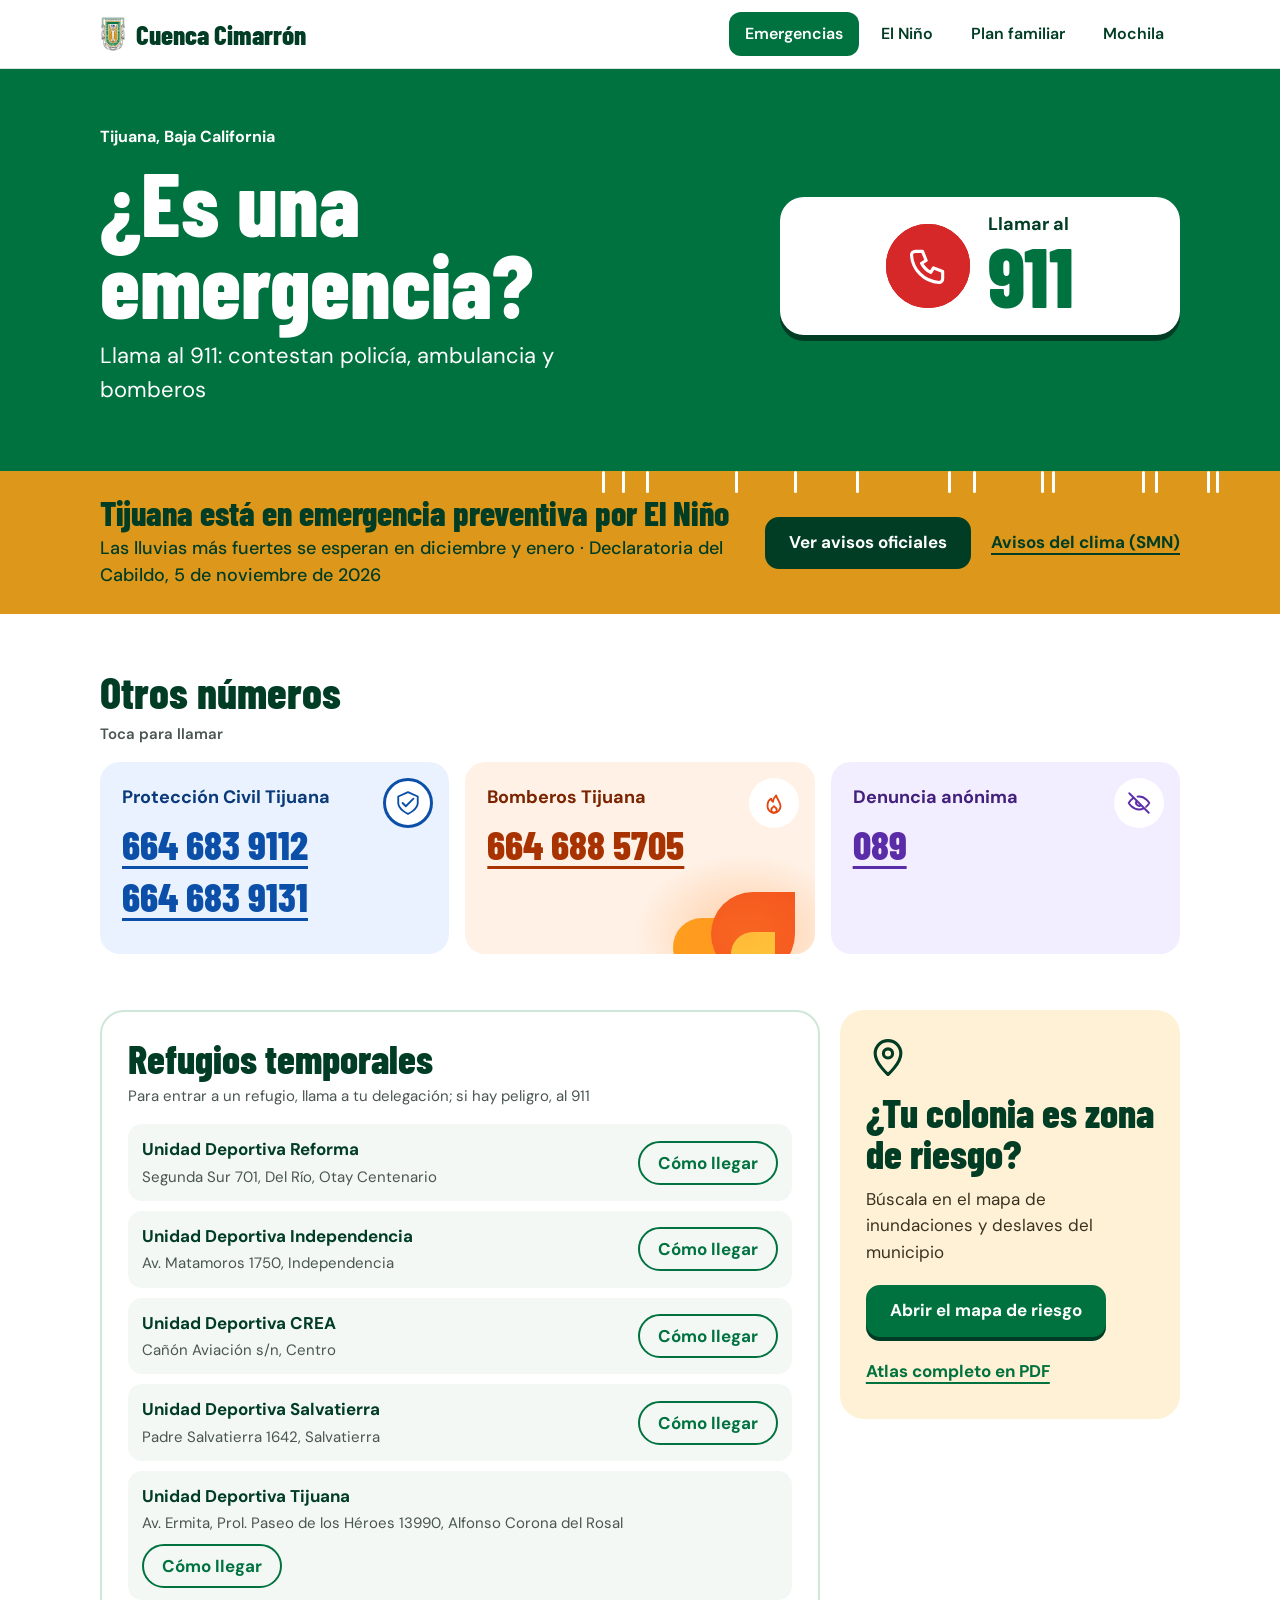
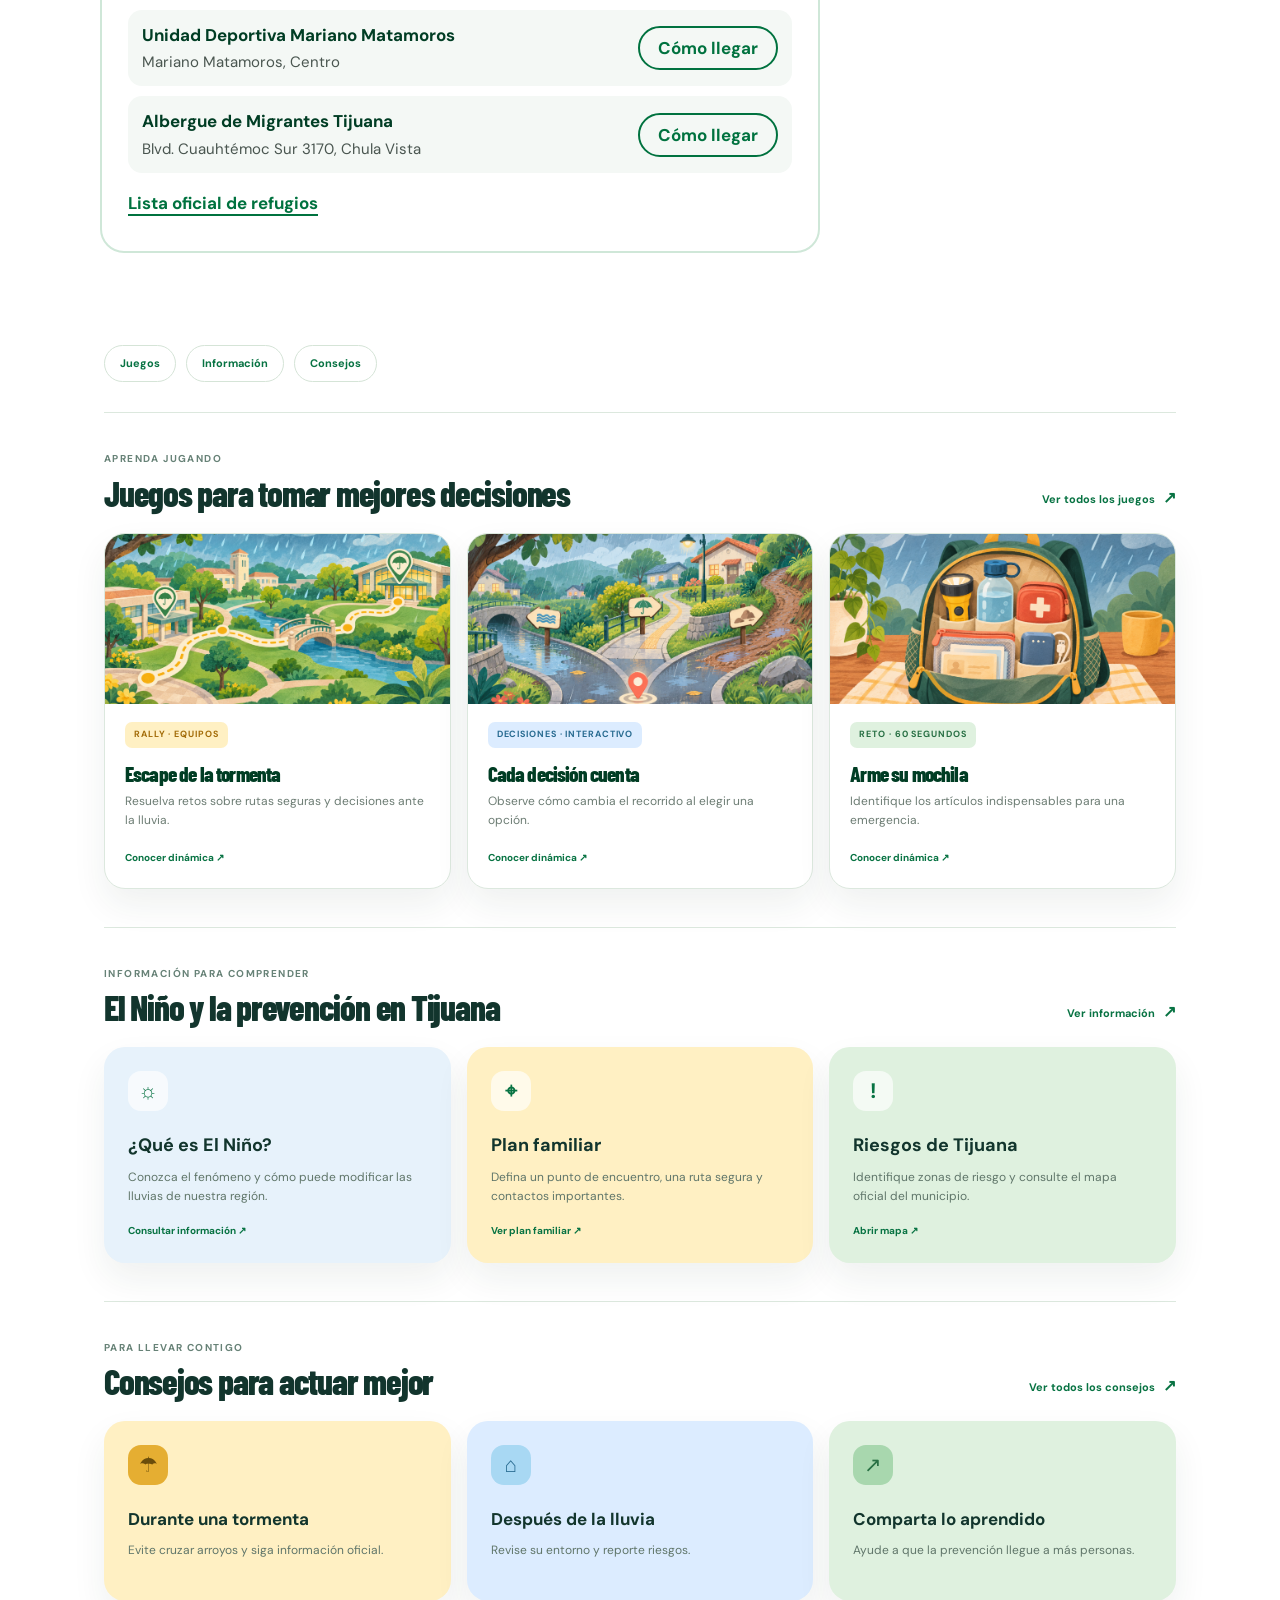
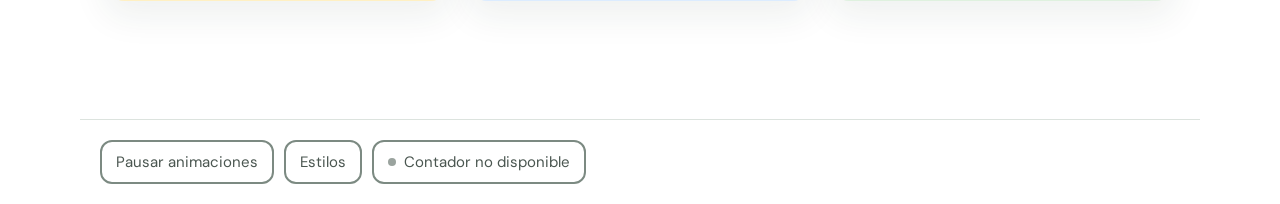
==== commit 00732f41: "Agrega juegos informacion y consejos por secciones" ====
--- a/index.html
+++ b/index.html
@@ -1,4 +1,6 @@
 <!doctype html>
 <html lang="es"><head><meta charset="UTF-8"><meta name="viewport" content="width=device-width, initial-scale=1.0"><meta name="theme-color" content="#00723f"><meta name="description" content="Números de emergencia, avisos oficiales, refugios y mapa de riesgo de Tijuana durante El Niño. Proyecto de estudiantes UABC."><link rel="icon" type="image/svg+xml" href="/brand/cimarron.svg"><title>Emergencias · Cuenca Cimarrón</title>  <script type="module" crossorigin src="/assets/index-gZdk-X6S.js"></script>
   <link rel="stylesheet" crossorigin href="/assets/index-C1x23a1A.css">
+  <link rel="stylesheet" href="/css/hambu-bridge.css">
+  <script src="/js/hambu-bridge.js" defer></script>
 </head><body><div id="app"></div></body></html>
--- a/css/hambu-bridge.css
+++ b/css/hambu-bridge.css
@@ -0,0 +1 @@
+.hambu-sections{max-width:1120px;margin:0 auto;padding:18px 24px 80px;color:#12352d;font-family:DM Sans,Arial,sans-serif}.hambu-section-nav{display:flex;gap:10px;flex-wrap:wrap;padding:10px 0 30px}.hambu-section-nav a{padding:9px 15px;border:1px solid #d5e4d7;border-radius:999px;color:#087343;background:#fff;font-size:11px;font-weight:700;transition:transform .2s,background .2s}.hambu-section-nav a:hover{transform:translateY(-2px);background:#e8f3e9}.hambu-content-section{padding:38px 0;border-top:1px solid #dce8de}.hambu-section-heading{display:flex;align-items:end;justify-content:space-between;gap:20px;margin-bottom:22px}.hambu-kicker{display:block;margin-bottom:8px;color:#678277;font-size:10px;font-weight:800;letter-spacing:.14em}.hambu-section-heading h2{margin:0;color:#12352d;font-family:'Barlow Condensed',Arial,sans-serif;font-size:35px;line-height:1.03;letter-spacing:-.035em}.hambu-link{color:#087343;font-size:11px;font-weight:800}.hambu-link span{margin-left:5px;font-size:16px}.hambu-card-grid{display:grid;grid-template-columns:repeat(3,1fr);gap:16px}.hambu-card{position:relative;overflow:hidden;border:1px solid #dce8de;border-radius:21px;background:#fff;box-shadow:0 16px 35px #183f2a12;transition:transform .25s,box-shadow .25s}.hambu-card:hover{transform:translateY(-5px);box-shadow:0 25px 48px #183f2a22}.hambu-game-card{padding-bottom:22px}.hambu-game-card img{display:block;width:100%;height:170px;object-fit:cover;transition:transform .45s}.hambu-game-card:hover img{transform:scale(1.045)}.hambu-game-card .hambu-tag{display:inline-block;margin:18px 20px 0;padding:6px 9px;border-radius:7px;color:#a36c09;background:#fff0c3;font-size:9px;font-weight:800;letter-spacing:.1em}.hambu-game-card .hambu-tag.blue{color:#286b91;background:#dcecff}.hambu-game-card .hambu-tag.green{color:#287044;background:#dff1df}.hambu-game-card h3,.hambu-game-card p,.hambu-game-card b{display:block;margin-left:20px;margin-right:20px}.hambu-game-card h3{margin-top:15px;margin-bottom:8px;font-size:21px;letter-spacing:-.04em}.hambu-game-card p{min-height:42px;margin-bottom:16px;color:#6d7d74;font-size:12px;line-height:1.55}.hambu-game-card b{color:#087343;font-size:10px}.hambu-info-card,.hambu-advice-card{display:flex;flex-direction:column;min-height:180px;padding:24px;border-radius:21px;box-shadow:0 16px 35px #183f2a12;transition:transform .25s,box-shadow .25s}.hambu-info-card:hover,.hambu-advice-card:hover{transform:translateY(-5px);box-shadow:0 25px 48px #183f2a22}.hambu-info-card.tone-blue{background:#e7f2fb}.hambu-info-card.tone-yellow{background:#fff0c3}.hambu-info-card.tone-green{background:#dff1df}.hambu-info-icon{display:grid;place-items:center;width:40px;height:40px;border-radius:13px;color:#087343;background:#ffffffa8;font-size:21px;font-weight:800}.hambu-info-card strong{margin-top:21px;font-size:18px}.hambu-info-card p{margin:8px 0 18px;color:#60766a;font-size:12px;line-height:1.55}.hambu-info-card b{margin-top:auto;color:#087343;font-size:10px}.hambu-advice-card{background:#fff0c3}.hambu-advice-card.blue{background:#dcecff}.hambu-advice-card.green{background:#dff1df}.hambu-advice-card>span{display:grid;place-items:center;width:40px;height:40px;border-radius:13px;color:#6a4d0b;background:#e5ae32;font-size:21px}.hambu-advice-card.blue>span{color:#286b91;background:#a8d8f3}.hambu-advice-card.green>span{color:#287044;background:#a8d7ae}.hambu-advice-card strong{margin-top:21px;font-size:17px}.hambu-advice-card p{margin:8px 0 0;color:#60766a;font-size:12px;line-height:1.55}@media(max-width:800px){.hambu-card-grid{grid-template-columns:1fr 1fr}.hambu-section-heading{align-items:flex-start;flex-direction:column;gap:10px}}@media(max-width:520px){.hambu-sections{padding:10px 18px 55px}.hambu-card-grid{grid-template-columns:1fr}.hambu-section-heading h2{font-size:30px}}
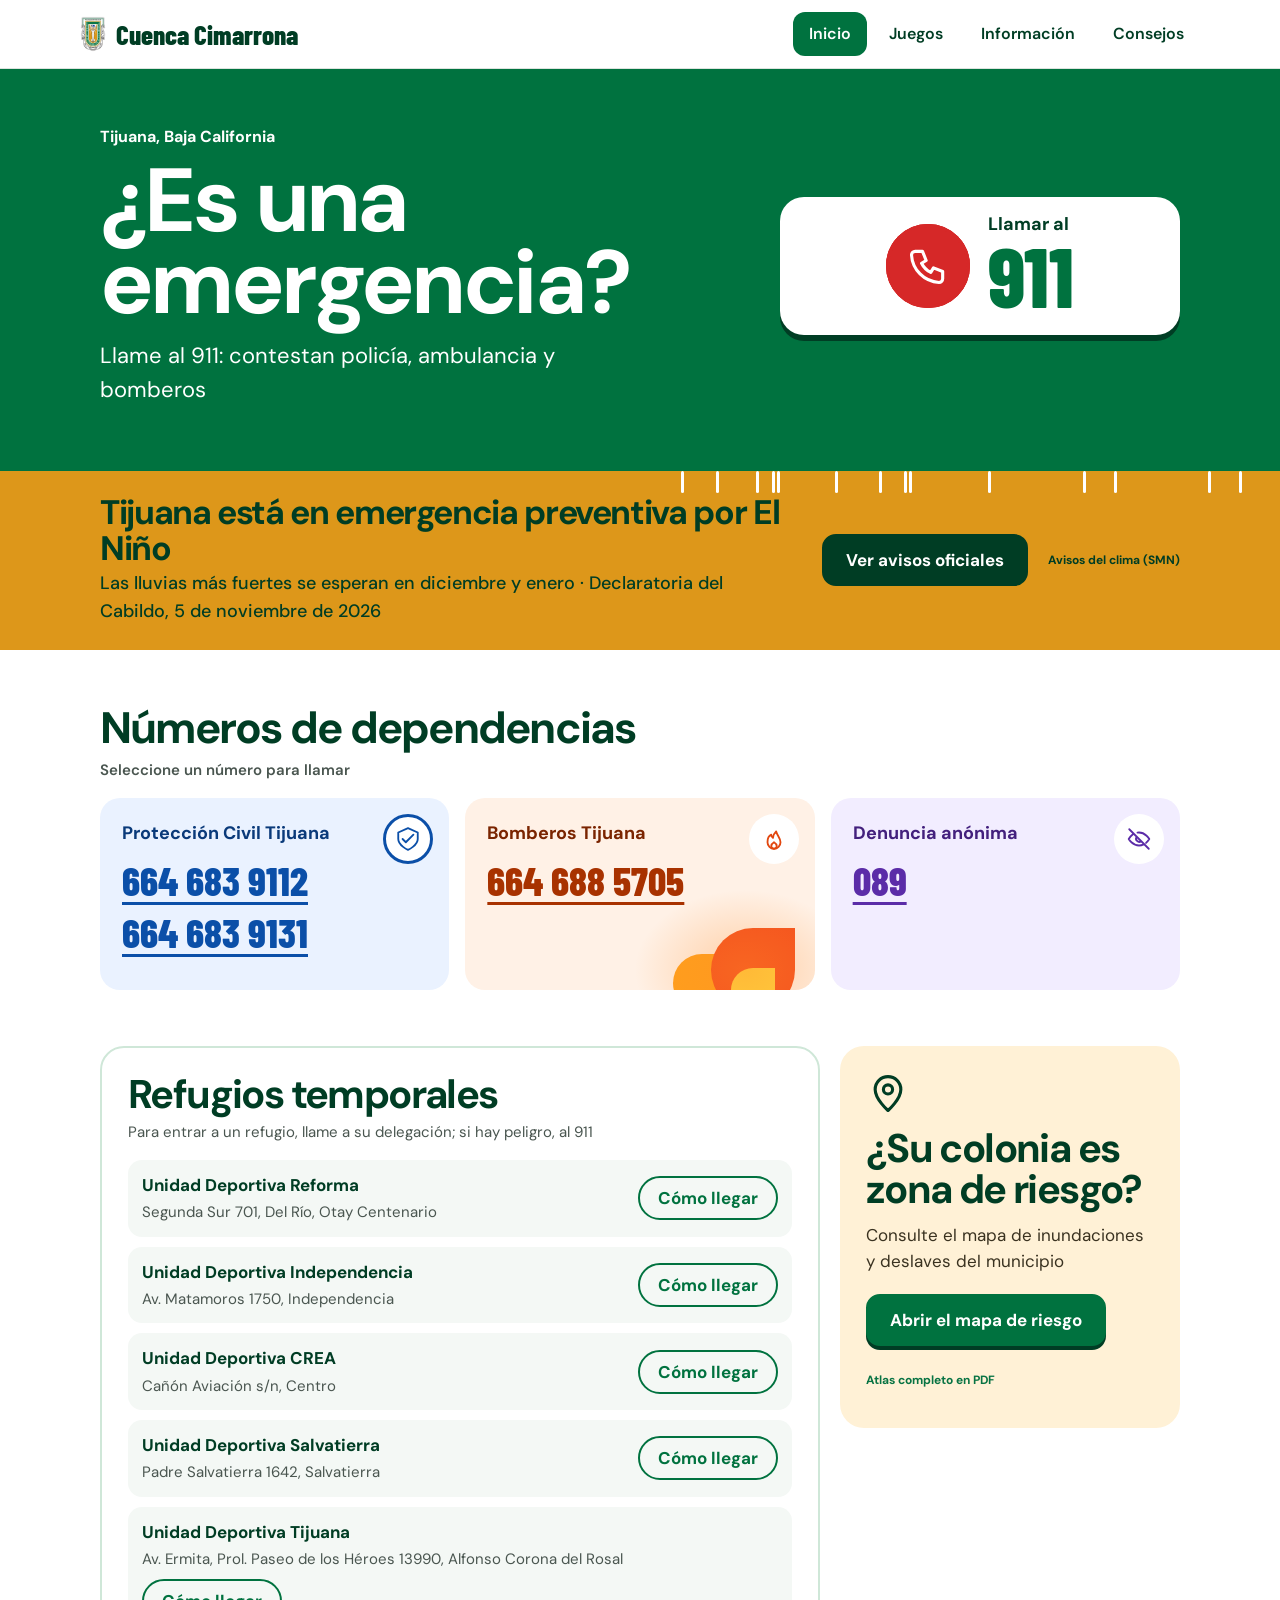
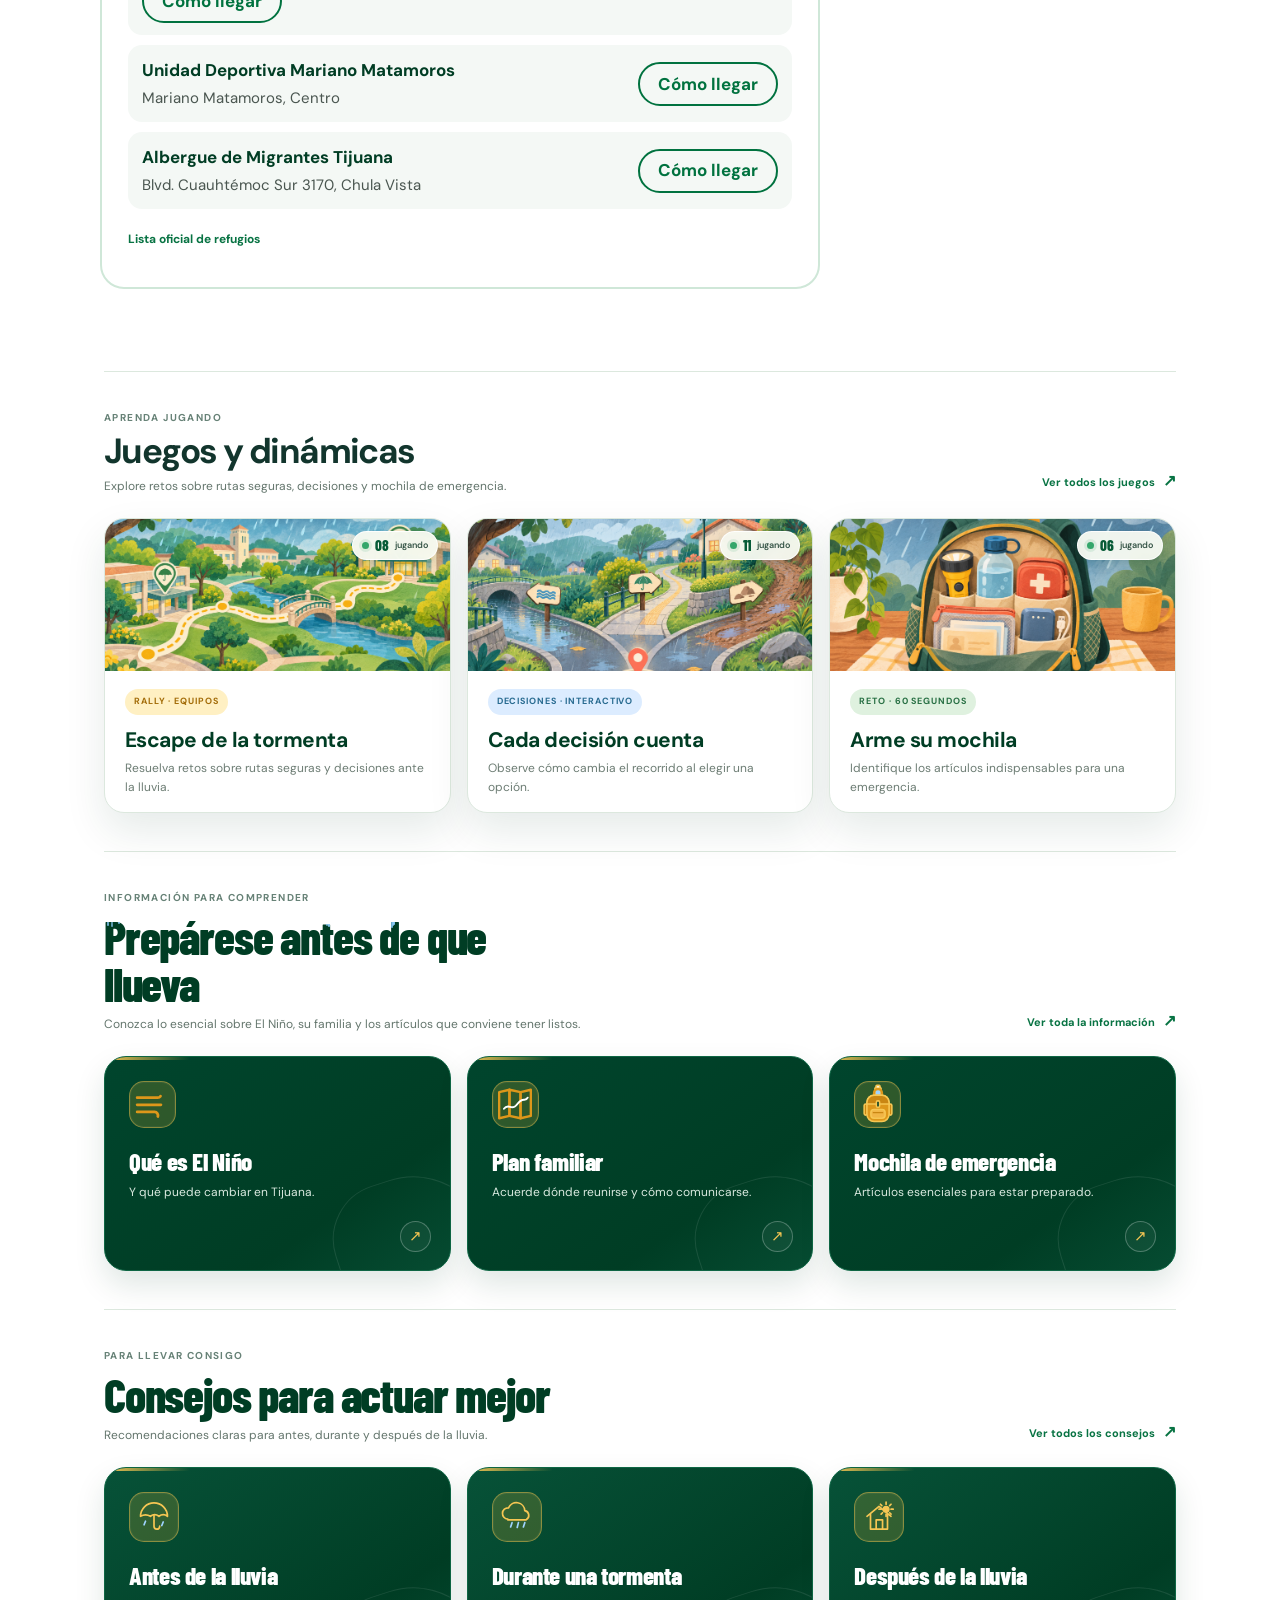
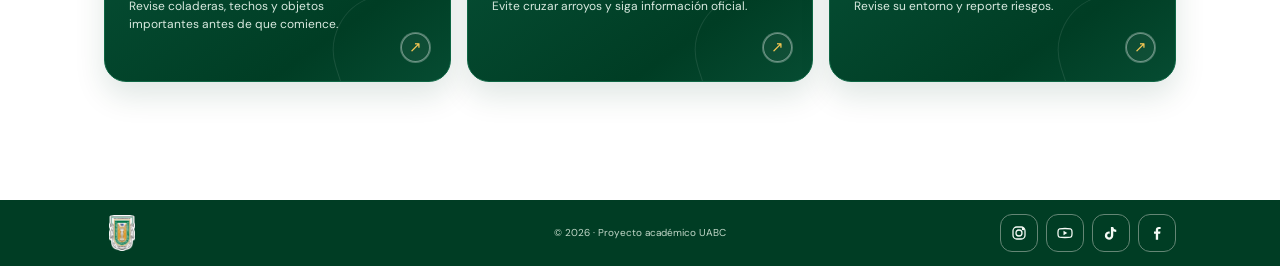
==== commit 015831cb: "Finish Versión nueva" ====
--- a/index.html
+++ b/index.html
@@ -1,6 +1,7 @@
 <!doctype html>
 <html lang="es"><head><meta charset="UTF-8"><meta name="viewport" content="width=device-width, initial-scale=1.0"><meta name="theme-color" content="#00723f"><meta name="description" content="Números de emergencia, avisos oficiales, refugios y mapa de riesgo de Tijuana durante El Niño. Proyecto de estudiantes UABC."><link rel="icon" type="image/svg+xml" href="/brand/cimarron.svg"><title>Emergencias · Cuenca Cimarrón</title>  <script type="module" crossorigin src="/assets/index-gZdk-X6S.js"></script>
   <link rel="stylesheet" crossorigin href="/assets/index-C1x23a1A.css">
-  <link rel="stylesheet" href="/css/hambu-bridge.css">
-  <script src="/js/hambu-bridge.js" defer></script>
+  <link rel="stylesheet" href="/css/hambu-bridge.css?v=20261107-4">
+  <link rel="stylesheet" href="/css/interface-refresh.css?v=20261107-6">
+  <script src="/js/hambu-bridge.js?v=20261107-5" defer></script>
 </head><body><div id="app"></div></body></html>
--- a/css/hambu-bridge.css
+++ b/css/hambu-bridge.css
@@ -1 +1,145 @@
 .hambu-sections{max-width:1120px;margin:0 auto;padding:18px 24px 80px;color:#12352d;font-family:DM Sans,Arial,sans-serif}.hambu-section-nav{display:flex;gap:10px;flex-wrap:wrap;padding:10px 0 30px}.hambu-section-nav a{padding:9px 15px;border:1px solid #d5e4d7;border-radius:999px;color:#087343;background:#fff;font-size:11px;font-weight:700;transition:transform .2s,background .2s}.hambu-section-nav a:hover{transform:translateY(-2px);background:#e8f3e9}.hambu-content-section{padding:38px 0;border-top:1px solid #dce8de}.hambu-section-heading{display:flex;align-items:end;justify-content:space-between;gap:20px;margin-bottom:22px}.hambu-kicker{display:block;margin-bottom:8px;color:#678277;font-size:10px;font-weight:800;letter-spacing:.14em}.hambu-section-heading h2{margin:0;color:#12352d;font-family:'Barlow Condensed',Arial,sans-serif;font-size:35px;line-height:1.03;letter-spacing:-.035em}.hambu-link{color:#087343;font-size:11px;font-weight:800}.hambu-link span{margin-left:5px;font-size:16px}.hambu-card-grid{display:grid;grid-template-columns:repeat(3,1fr);gap:16px}.hambu-card{position:relative;overflow:hidden;border:1px solid #dce8de;border-radius:21px;background:#fff;box-shadow:0 16px 35px #183f2a12;transition:transform .25s,box-shadow .25s}.hambu-card:hover{transform:translateY(-5px);box-shadow:0 25px 48px #183f2a22}.hambu-game-card{padding-bottom:22px}.hambu-game-card img{display:block;width:100%;height:170px;object-fit:cover;transition:transform .45s}.hambu-game-card:hover img{transform:scale(1.045)}.hambu-game-card .hambu-tag{display:inline-block;margin:18px 20px 0;padding:6px 9px;border-radius:7px;color:#a36c09;background:#fff0c3;font-size:9px;font-weight:800;letter-spacing:.1em}.hambu-game-card .hambu-tag.blue{color:#286b91;background:#dcecff}.hambu-game-card .hambu-tag.green{color:#287044;background:#dff1df}.hambu-game-card h3,.hambu-game-card p,.hambu-game-card b{display:block;margin-left:20px;margin-right:20px}.hambu-game-card h3{margin-top:15px;margin-bottom:8px;font-size:21px;letter-spacing:-.04em}.hambu-game-card p{min-height:42px;margin-bottom:16px;color:#6d7d74;font-size:12px;line-height:1.55}.hambu-game-card b{color:#087343;font-size:10px}.hambu-info-card,.hambu-advice-card{display:flex;flex-direction:column;min-height:180px;padding:24px;border-radius:21px;box-shadow:0 16px 35px #183f2a12;transition:transform .25s,box-shadow .25s}.hambu-info-card:hover,.hambu-advice-card:hover{transform:translateY(-5px);box-shadow:0 25px 48px #183f2a22}.hambu-info-card.tone-blue{background:#e7f2fb}.hambu-info-card.tone-yellow{background:#fff0c3}.hambu-info-card.tone-green{background:#dff1df}.hambu-info-icon{display:grid;place-items:center;width:40px;height:40px;border-radius:13px;color:#087343;background:#ffffffa8;font-size:21px;font-weight:800}.hambu-info-card strong{margin-top:21px;font-size:18px}.hambu-info-card p{margin:8px 0 18px;color:#60766a;font-size:12px;line-height:1.55}.hambu-info-card b{margin-top:auto;color:#087343;font-size:10px}.hambu-advice-card{background:#fff0c3}.hambu-advice-card.blue{background:#dcecff}.hambu-advice-card.green{background:#dff1df}.hambu-advice-card>span{display:grid;place-items:center;width:40px;height:40px;border-radius:13px;color:#6a4d0b;background:#e5ae32;font-size:21px}.hambu-advice-card.blue>span{color:#286b91;background:#a8d8f3}.hambu-advice-card.green>span{color:#287044;background:#a8d7ae}.hambu-advice-card strong{margin-top:21px;font-size:17px}.hambu-advice-card p{margin:8px 0 0;color:#60766a;font-size:12px;line-height:1.55}@media(max-width:800px){.hambu-card-grid{grid-template-columns:1fr 1fr}.hambu-section-heading{align-items:flex-start;flex-direction:column;gap:10px}}@media(max-width:520px){.hambu-sections{padding:10px 18px 55px}.hambu-card-grid{grid-template-columns:1fr}.hambu-section-heading h2{font-size:30px}}
+.hambu-footer{display:block!important;color:#d6e8db;background:#063b2d}.hambu-footer-inner,.hambu-footer-bottom{max-width:1120px;margin:0 auto;padding:30px 24px;display:flex;align-items:center;justify-content:space-between;gap:25px}.hambu-footer-brand{display:flex;align-items:center;gap:12px}.hambu-footer-brand img{width:43px;height:43px;border-radius:12px}.hambu-footer-brand strong,.hambu-footer-brand span{display:block}.hambu-footer-brand strong{font-size:13px;letter-spacing:.1em}.hambu-footer-brand span{margin-top:5px;color:#91b39d;font-size:10px}.hambu-footer-social>span{display:block;margin-bottom:9px;color:#b7d1be;font-size:10px}.hambu-footer-social>div{display:flex;gap:8px}.hambu-footer-social a{display:grid;place-items:center;width:36px;height:36px;border:1px solid #6b9278;border-radius:11px;color:#eff8ef;font-size:15px;font-weight:800;transition:transform .2s,color .2s,border-color .2s}.hambu-footer-social a:hover{transform:translateY(-3px);border-color:#f3c65b;color:#f3c65b}.hambu-footer-bottom{padding-top:14px;padding-bottom:18px;border-top:1px solid #6b927855;color:#8eb09a;font-size:9px}.hambu-footer-bottom span:last-child{text-align:right}.header-row .visits-tag{order:2;margin-left:auto;margin-right:18px;padding:7px 11px;border:1px solid #bcd6c2;border-radius:999px;color:#087343;background:#fff;font-size:10px;font-weight:700}.header-row .visits-tag .status-dot{display:inline-block;width:7px;height:7px;margin-right:5px;border-radius:50%;background:#5bc48b}@media(max-width:800px){.header-row .visits-tag{margin-right:10px}.hambu-footer-inner{align-items:flex-start;flex-direction:column}}@media(max-width:520px){.hambu-footer-inner,.hambu-footer-bottom{padding-left:18px;padding-right:18px}.hambu-footer-bottom{align-items:flex-start;flex-direction:column;gap:8px}.hambu-footer-bottom span:last-child{text-align:left}}
+.hambu-visits-panel{display:flex;align-items:center;gap:14px;margin:0 0 26px;padding:14px 18px;border:1px solid #d8e7db;border-radius:16px;color:#173b30;background:#fff;box-shadow:0 10px 24px #183f2a0d}.hambu-visits-panel .hambu-kicker{margin:0;color:#087343}.hambu-visits-panel>strong{font-size:12px}.hambu-visits-tag{margin-left:auto!important;padding:7px 11px!important;border:1px solid #bcd6c2!important;border-radius:999px!important;color:#087343!important;background:#f5fbf5!important;font-size:10px!important;font-weight:700!important}.hambu-visits-tag .status-dot{display:inline-block;width:7px;height:7px;margin-right:5px;border-radius:50%;background:#5bc48b}@media(max-width:520px){.hambu-visits-panel{align-items:flex-start;flex-wrap:wrap;gap:8px}.hambu-visits-tag{width:100%;margin-left:0!important}}
+.hambu-footer{width:100vw!important;margin-left:calc(50% - 50vw)!important}.hambu-footer-inner,.hambu-footer-bottom{padding-left:max(24px,calc((100vw - 1120px)/2));padding-right:max(24px,calc((100vw - 1120px)/2))}.hambu-footer-social a{font-size:0}.hambu-footer-social svg{width:18px;height:18px;fill:none;stroke:currentColor;stroke-width:1.7;stroke-linecap:round;stroke-linejoin:round}.hambu-footer-social a:nth-child(2) svg,.hambu-footer-social a:nth-child(3) svg,.hambu-footer-social a:nth-child(4) svg{stroke:none;fill:currentColor}.hambu-footer-social a:nth-child(2) svg path:first-child{fill:none;stroke:currentColor;stroke-width:1.7}.hambu-footer-social a:nth-child(2) svg path:last-child{fill:currentColor;stroke:none}@media(max-width:520px){.hambu-footer-inner,.hambu-footer-bottom{padding-left:18px;padding-right:18px}}
+@import url('/brand/tokens.css');
+:root{--green:#00723f;--deep:#003d24;--gold:#dd971a;--ink:#1c2621;--muted:#4a5650;--line:#dce3de;--cream:#fff;--shadow-soft:0 18px 40px rgba(0,61,36,.1)}
+.hambu-sections{font-family:var(--font-body);color:var(--ink)}.hambu-section-heading h2{font-family:var(--font-heading);font-weight:800}.hambu-section-nav a{border-color:var(--line);border-radius:var(--radius-button);color:var(--uabc-green);background:var(--surface);box-shadow:0 3px 0 rgba(0,61,36,.04)}.hambu-section-nav a:hover{color:#fff;background:var(--uabc-green)}.hambu-card,.hambu-info-card,.hambu-advice-card{border-radius:var(--radius-card);box-shadow:var(--shadow-soft)}.hambu-game-card .hambu-tag{border-radius:var(--radius-button);font-family:var(--font-body);font-weight:700}.hambu-game-card h3,.hambu-info-card strong,.hambu-advice-card strong{font-family:var(--font-heading);font-weight:700}.hambu-info-card,.hambu-advice-card{border:1px solid rgba(220,227,222,.8)}.hambu-info-icon,.hambu-advice-card>span{border-radius:var(--radius-button);box-shadow:inset 0 0 0 1px #ffffff66}.hambu-footer{font-family:var(--font-body);background:var(--green-deep)}.hambu-footer-social a{border-radius:var(--radius-button)}.hambu-visits-panel{border-color:var(--line);border-radius:var(--radius-card);box-shadow:var(--shadow-soft)}
+.hambu-footer-brand{max-width:390px}.hambu-footer-brand>span{max-width:260px}.hambu-footer-inner{min-height:112px}.hambu-footer-bottom{min-height:48px}.hambu-footer-social{margin-left:auto}@media(max-width:800px){.hambu-footer-social{margin-left:0}}
+.hambu-section-intro{margin:8px 0 0;color:#64766d;font-size:12px;line-height:1.55}.site-nav .nav-link{font-family:var(--font-body)}
+.hambu-footer{max-width:none!important;box-sizing:border-box}.hambu-section-heading h2{font-family:var(--font-body);font-weight:700;letter-spacing:-.045em}.hambu-game-card h3,.hambu-info-card strong,.hambu-advice-card strong{font-family:var(--font-body);font-weight:700;letter-spacing:-.025em}.hambu-advice-card strong{font-size:17px;line-height:1.3}
+
+/* Carruseles de Información y Consejos: dos tarjetas visibles, avance de una */
+.hambu-section-actions{display:flex;align-items:center;gap:20px}.hambu-carousel-controls{display:flex;align-items:center;gap:10px}.hambu-carousel-controls button{display:grid;place-items:center;width:40px;height:40px;border:1px solid var(--line);border-radius:50%;color:var(--uabc-green);background:var(--surface);font:inherit;font-size:17px;cursor:pointer;transition:transform .2s ease,color .2s ease,background .2s ease,border-color .2s ease}.hambu-carousel-controls button:hover{transform:translateY(-2px);border-color:var(--uabc-green);color:#fff;background:var(--uabc-green)}.hambu-carousel-controls button:focus-visible{outline:3px solid var(--uabc-gold);outline-offset:3px}.hambu-carousel-controls>span{min-width:46px;color:#738078;font-size:10px;font-weight:800;letter-spacing:.1em;text-align:center}.hambu-carousel-viewport{overflow:hidden;padding:6px 3px 15px;margin:-6px -3px -15px}.hambu-carousel-track{display:flex!important;gap:16px;transition:transform .55s cubic-bezier(.22,.75,.25,1);will-change:transform}.hambu-carousel-track>.hambu-info-card,.hambu-carousel-track>.hambu-advice-card{flex:0 0 calc((100% - 16px)/2);min-width:0}.hambu-carousel-track>.hambu-info-card{min-height:220px}.hambu-carousel-track>.hambu-advice-card{min-height:220px}.hambu-info-icon,.hambu-advice-card>span{animation:carousel-icon-float 3.2s ease-in-out infinite;transition:transform .25s ease}.hambu-info-card:nth-child(even) .hambu-info-icon,.hambu-advice-card:nth-child(even)>span{animation-delay:.45s}.hambu-info-card:hover .hambu-info-icon,.hambu-advice-card:hover>span{transform:rotate(-8deg) scale(1.1)}@keyframes carousel-icon-float{0%,100%{translate:0 0}35%{translate:0 -2px}65%{translate:0 1px}}@media(max-width:800px){.hambu-section-actions{align-items:flex-start;flex-direction:column;gap:12px}.hambu-carousel-track>.hambu-info-card,.hambu-carousel-track>.hambu-advice-card{flex-basis:calc((100% - 16px)/2)}}@media(max-width:650px){.hambu-section-actions{width:100%;flex-direction:row;align-items:center;justify-content:space-between;gap:10px}.hambu-carousel-controls{gap:7px}.hambu-carousel-controls button{width:36px;height:36px}.hambu-carousel-track>.hambu-info-card,.hambu-carousel-track>.hambu-advice-card{flex-basis:100%}}@media(prefers-reduced-motion:reduce){.hambu-carousel-track,.hambu-carousel-controls button,.hambu-info-icon,.hambu-advice-card>span{transition:none!important;animation:none!important;will-change:auto}}
+.hambu-playing-count{display:flex;align-items:center;gap:7px;margin:0 20px 14px;padding:9px 10px;border:1px solid var(--line);border-radius:12px;color:#50675a;background:#f7faf6;font-size:10px;line-height:1}.hambu-playing-count strong{margin:0;color:#075b37;font-family:var(--font-heading);font-size:16px;font-weight:800}.hambu-playing-count small{margin-left:auto;padding:4px 6px;border-radius:6px;color:#687c70;background:#e9f0e9;font-size:8px;font-weight:700;letter-spacing:.04em;text-transform:uppercase}.hambu-playing-count i{width:8px;height:8px;flex:0 0 8px;border-radius:50%;background:#34a66b;box-shadow:0 0 0 4px #34a66b20;animation:playing-pulse 2.2s ease-in-out infinite}
+@media(prefers-reduced-motion:reduce){.hambu-playing-count i{animation:none}}
+
+/* Carrusel de juegos en Inicio: mismo patrón de Información y Consejos */
+.hambu-game-grid{display:flex!important;grid-template-columns:none!important;gap:16px}
+.hambu-game-grid>.hambu-game-card{display:flex;flex:0 0 calc((100% - 16px)/2);flex-direction:column;min-width:0;min-height:405px;padding-bottom:18px}
+.hambu-game-grid>.hambu-game-card img{flex:0 0 170px;height:170px}
+.hambu-game-grid>.hambu-game-card h3{margin-top:15px}
+.hambu-game-grid>.hambu-game-card p{flex:1}
+.hambu-games-carousel .hambu-carousel-viewport{overflow:hidden}
+.hambu-game-card:focus-visible{outline:3px solid var(--uabc-gold);outline-offset:4px}
+@media(max-width:800px){.hambu-game-grid>.hambu-game-card{flex-basis:calc((100% - 16px)/2)}}
+@media(max-width:650px){.hambu-game-grid>.hambu-game-card{flex-basis:100%;min-height:390px}.hambu-game-grid>.hambu-game-card img{flex-basis:190px;height:190px}}
+@media(prefers-reduced-motion:reduce){.hambu-game-grid,.hambu-game-grid>.hambu-game-card,.hambu-game-card img{transition:none!important;will-change:auto}}
+
+/* Tarjetas de Información inspiradas en el estilo ilustrado del proyecto */
+#hambu-informacion-title{color:var(--green-deep);font-family:"Barlow Condensed",var(--font-heading),sans-serif;font-size:clamp(35px,4vw,47px);font-weight:800;line-height:1;letter-spacing:-.025em;text-shadow:none!important;animation:info-title-arrive .65s cubic-bezier(.2,.75,.25,1) both}
+#hambu-informacion-title:after{display:none!important;content:none!important;animation:none!important}
+.hambu-info-grid>.info-feature-card{position:relative;display:flex;flex:0 0 calc((100% - 16px)/2);min-width:0;min-height:215px;flex-direction:column;align-items:flex-start;overflow:hidden;padding:24px;border:1px solid #0e6644;border-radius:22px;color:#fff;background:linear-gradient(145deg,#00452d,#003d24 70%,#064c32);box-shadow:0 14px 30px #003d2420;transition:transform .28s cubic-bezier(.2,.75,.25,1),box-shadow .28s,border-color .28s;animation:info-card-arrive .6s cubic-bezier(.2,.75,.25,1) both}
+.hambu-info-grid>.info-feature-card:nth-child(2){animation-delay:.1s}.hambu-info-grid>.info-feature-card:nth-child(3){animation-delay:.2s}
+.hambu-info-grid>.info-feature-card:before{position:absolute;right:-40px;bottom:-58px;width:150px;height:150px;border:1px solid #ffffff18;border-radius:42% 58% 56% 44%;content:"";transform:rotate(-18deg);transition:transform .5s ease,border-color .35s ease}
+.hambu-info-grid>.info-feature-card:after{position:absolute;top:0;left:0;width:100%;height:3px;background:linear-gradient(90deg,#f5c451,transparent 70%);content:"";transform:scaleX(.35);transform-origin:left;transition:transform .35s ease}
+.hambu-info-grid>.info-feature-card:hover{transform:translateY(-7px) rotate(-.4deg);border-color:#e6bd4e;box-shadow:0 24px 42px #003d2438}
+.hambu-info-grid>.info-feature-card:hover:before{transform:rotate(12deg) scale(1.13);border-color:#ffffff38}
+.hambu-info-grid>.info-feature-card:hover:after{transform:scaleX(1)}
+.hambu-info-grid .hambu-info-icon{position:relative;z-index:1;display:grid;place-items:center;width:47px;height:47px;margin:0;border:1px solid #f4c45175;border-radius:15px;color:#f6c653;background:#f1bb3430;box-shadow:inset 0 0 0 1px #ffffff0c;animation:info-icon-bob 3s ease-in-out infinite;transition:transform .25s ease,background .25s ease}
+.hambu-info-grid>.info-feature-card:nth-child(2) .hambu-info-icon{animation-delay:.35s}.hambu-info-grid>.info-feature-card:nth-child(3) .hambu-info-icon{animation-delay:.7s}
+.hambu-info-grid .hambu-info-icon svg{width:30px;height:30px;fill:none;stroke:currentColor;stroke-width:2;stroke-linecap:round;stroke-linejoin:round}
+.hambu-info-grid>.info-feature-card:hover .hambu-info-icon{transform:rotate(-8deg) scale(1.1);background:#f1bb3445}
+.hambu-info-grid>.info-feature-card strong{position:relative;z-index:1;margin:20px 0 0;color:#fff;font-family:"Barlow Condensed",var(--font-heading),sans-serif;font-size:25px;font-weight:800;line-height:1.08;letter-spacing:-.015em}
+.hambu-info-grid>.info-feature-card p{position:relative;z-index:1;margin:8px 35px 0 0;color:#d8e9df;font-size:12px;line-height:1.55}
+.info-card-arrow{position:absolute;z-index:2;right:19px;bottom:18px;display:grid;place-items:center;width:31px;height:31px;border:1px solid #ffffff42;border-radius:50%;color:#f6c653;background:#ffffff0c;font-size:15px;transition:transform .22s ease,color .22s ease,background .22s ease}
+.hambu-info-grid>.info-feature-card:hover .info-card-arrow{transform:translate(2px,-2px);color:#003d24;background:#f6c653}
+.hambu-info-grid>.info-feature-card:focus-visible{outline:3px solid #f3c451;outline-offset:4px}
+@keyframes info-title-arrive{from{opacity:0;translate:0 10px}to{opacity:1;translate:0 0}}
+@keyframes info-title-underline{from{transform:scaleX(0)}to{transform:scaleX(1)}}
+@keyframes info-card-arrive{from{opacity:0;translate:0 16px}to{opacity:1;translate:0 0}}
+@keyframes info-icon-bob{0%,100%{translate:0 0}50%{translate:0 -3px}}
+@media(max-width:650px){.hambu-info-grid>.info-feature-card{flex-basis:100%;min-height:205px;padding:22px}.hambu-info-grid>.info-feature-card strong{font-size:24px}}
+@media(prefers-reduced-motion:reduce){#hambu-informacion-title,#hambu-informacion-title:after,.hambu-info-grid>.info-feature-card,.hambu-info-grid .hambu-info-icon,.hambu-info-grid>.info-feature-card:before,.hambu-info-grid>.info-feature-card:after,.info-card-arrow{animation:none!important;transition:none!important}.hambu-info-grid>.info-feature-card:hover,.hambu-info-grid>.info-feature-card:hover .hambu-info-icon{transform:none}}
+
+/* Contador compacto superpuesto a la imagen, sin ocupar el texto de la tarjeta */
+.hambu-playing-badge,.game-playing-badge{position:absolute;z-index:5;top:12px;right:12px;display:inline-flex;align-items:center;gap:6px;min-height:29px;padding:5px 9px;border:1px solid #ffffffd9;border-radius:999px;color:#375648;background:#f7faf2f2;box-shadow:0 4px 12px #003d2430;font-size:9px;font-weight:600;line-height:1;backdrop-filter:blur(7px)}
+.hambu-playing-badge strong,.game-playing-badge strong{margin:0;color:#075b37;font-family:"Barlow Condensed",sans-serif;font-size:15px;font-weight:800;line-height:1}
+.hambu-playing-badge>i,.game-playing-badge>i{width:7px;height:7px;flex:0 0 7px;border-radius:50%;background:#34a66b;box-shadow:0 0 0 3px #34a66b20;animation:playing-pulse 2.2s ease-in-out infinite}
+.game-playing-badge{top:12px;right:12px}
+@media(prefers-reduced-motion:reduce){.hambu-playing-badge>i,.game-playing-badge>i{animation:none}}
+
+/* Ajustes del carrusel de Inicio: quitar el panel exterior y compactar las tarjetas */
+.hambu-games-carousel,.hambu-games-carousel .hambu-carousel-viewport,.hambu-games-carousel .hambu-game-grid{border:0!important;background:transparent!important;box-shadow:none!important}
+.hambu-games-carousel .hambu-carousel-viewport{padding:3px 3px 12px;margin:-3px -3px -12px}
+.hambu-game-grid>.hambu-game-card{min-height:0;height:auto;padding-bottom:15px}
+.hambu-game-grid>.hambu-game-card img{flex-basis:152px;height:152px}
+.hambu-game-grid>.hambu-game-card p{flex:0 0 auto;min-height:0;margin-bottom:0}
+.hambu-game-card .hambu-tag{display:inline-flex;width:max-content;max-width:calc(100% - 40px);align-items:center}
+.hambu-game-actions{align-items:flex-end;flex-direction:column;gap:9px}
+.hambu-game-actions .hambu-link{padding-bottom:2px}
+.hambu-game-actions .hambu-carousel-controls{gap:9px}
+@media(max-width:800px){.hambu-games-heading{align-items:flex-start}.hambu-game-actions{width:auto;align-items:flex-end;flex-direction:column;gap:8px}}
+@media(max-width:650px){.hambu-games-heading{gap:14px}.hambu-game-actions{width:100%;align-items:flex-start;flex-direction:column;gap:8px}.hambu-game-actions .hambu-carousel-controls{align-self:flex-end}.hambu-game-grid>.hambu-game-card{min-height:0}.hambu-game-grid>.hambu-game-card img{flex-basis:175px;height:175px}}
+.hambu-carousel,.hambu-carousel-viewport,.hambu-carousel-track{background:transparent!important;box-shadow:none!important}
+
+/* El carrusel de juegos no lleva panel: solo se muestran las tarjetas sobre el fondo de la página. */
+.hambu-sections,#hambu-juegos,#hambu-juegos .hambu-games-carousel,#hambu-juegos .hambu-carousel-viewport,#hambu-juegos .hambu-carousel-track{background:transparent!important;background-image:none!important;box-shadow:none!important}
+#hambu-juegos .hambu-games-carousel::before,#hambu-juegos .hambu-games-carousel::after,#hambu-juegos .hambu-carousel-viewport::before,#hambu-juegos .hambu-carousel-viewport::after{display:none!important;content:none!important}
+
+/* Lluvia sobre el encabezado, como en el diseño original del compañero. */
+.hambu-rain-title{position:relative;isolation:isolate;display:inline-block;max-width:100%;overflow:hidden;padding:6px 4px 0;margin:-6px -4px 0;vertical-align:top;background:var(--paper,#fff)}
+#hambu-informacion-title{position:relative;z-index:1}
+.hambu-title-rain{position:absolute;z-index:2;inset:0;overflow:hidden;pointer-events:none;mix-blend-mode:lighten}
+.hambu-title-rain>span{position:absolute;top:0;width:2px;border-radius:2px;background:linear-gradient(rgb(110 190 255 / .2),#8fd0ff);animation:information-title-rain .8s linear infinite}
+@keyframes information-title-rain{from{transform:translate(0,-24px) rotate(12deg)}to{transform:translate(-26px,140px) rotate(12deg)}}
+
+/* Iconos y animaciones originales del compañero: viento, mapa plegable y mochila. */
+.hambu-info-grid .hambu-info-icon svg{width:38px;height:38px;overflow:visible}
+.hambu-info-grid .pi-wind path{fill:none;stroke:var(--uabc-gold);stroke-width:3.5;stroke-linecap:round;stroke-dasharray:30 16;animation:info-wind-run 1.4s linear infinite}
+.hambu-info-grid .pi-wind path:nth-child(2){animation-duration:1.1s}
+.hambu-info-grid .pi-wind path:nth-child(3){animation-duration:1.7s}
+@keyframes info-wind-run{from{stroke-dashoffset:92}to{stroke-dashoffset:0}}
+.hambu-info-grid .pi-fold path{fill:none;stroke:var(--uabc-gold);stroke-width:3;stroke-linejoin:round;stroke-linecap:round}
+.hambu-info-grid .pi-fold .pf-left,.hambu-info-grid .pi-fold .pf-right{transform-box:fill-box;animation:info-fold-left 3.6s ease-in-out infinite}
+.hambu-info-grid .pi-fold .pf-left{transform-origin:100% 50%}
+.hambu-info-grid .pi-fold .pf-right{transform-origin:0% 50%}
+@keyframes info-fold-left{0%,15%,100%{transform:scaleX(.1)}35%,80%{transform:scaleX(1)}}
+.hambu-info-grid .pi-fold .pf-route{stroke:#fff;stroke-width:2.5;stroke-dasharray:40;animation:info-fold-route 3.6s ease-in-out infinite}
+@keyframes info-fold-route{0%,30%{stroke-dashoffset:40;opacity:0}45%{opacity:1}70%,80%{stroke-dashoffset:0;opacity:1}95%,100%{opacity:0}}
+.hambu-info-grid .pi-pack .pp-body{fill:var(--uabc-gold)}
+.hambu-info-grid .pi-pack .pp-handle{fill:none;stroke:var(--uabc-gold);stroke-width:3;stroke-linecap:round}
+.hambu-info-grid .pi-pack .pp-strap{fill:#c98612}
+.hambu-info-grid .pi-pack .pp-pocket{fill:#f1b546}
+.hambu-info-grid .pi-pack .pp-seam{stroke:#c98612;stroke-width:1.5;stroke-linecap:round}
+.hambu-info-grid .pi-pack .pp-lid{fill:#c98612;transform-box:fill-box;transform-origin:100% 100%;animation:info-pack-lid 3.2s ease-in-out infinite}
+@keyframes info-pack-lid{0%,15%,85%,100%{transform:rotate(0)}30%,70%{transform:rotate(-38deg)}}
+.hambu-info-grid .pi-pack .pp-buckle{fill:var(--green-deep)}
+.hambu-info-grid .pi-pack .pp-item{fill:#9fd3ff;animation:info-pack-item 3.2s ease-in-out infinite}
+.hambu-info-grid .pi-pack .pp-cap{fill:#fff}
+@keyframes info-pack-item{0%,25%{transform:translateY(-14px);opacity:0}38%{transform:translateY(-14px);opacity:1}62%{transform:translateY(8px);opacity:1}70%,100%{transform:translateY(8px);opacity:0}}
+@media(prefers-reduced-motion:reduce){.hambu-title-rain>span,.hambu-info-grid .pi-wind path,.hambu-info-grid .pi-fold .pf-left,.hambu-info-grid .pi-fold .pf-right,.hambu-info-grid .pi-fold .pf-route,.hambu-info-grid .pi-pack .pp-lid,.hambu-info-grid .pi-pack .pp-item{animation:none!important}}
+
+/* Consejos con tarjetas y pictogramas animados en el mismo lenguaje ilustrado. */
+#hambu-consejos-title{color:var(--green-deep);font-family:"Barlow Condensed",var(--font-heading),sans-serif;font-size:clamp(35px,4vw,47px);font-weight:800;line-height:1;letter-spacing:-.025em;text-shadow:none;animation:info-title-arrive .65s cubic-bezier(.2,.75,.25,1) both}
+.hambu-advice-grid>.hambu-advice-card{position:relative;isolation:isolate;min-height:215px;overflow:hidden;padding:24px;border:1px solid #0e6644;border-radius:22px;color:#fff;background:linear-gradient(145deg,#075238,#003d24 72%,#064c32);box-shadow:0 14px 30px #003d2420;transition:transform .28s cubic-bezier(.2,.75,.25,1),box-shadow .28s,border-color .28s;animation:info-card-arrive .6s cubic-bezier(.2,.75,.25,1) both}
+.hambu-advice-grid>.hambu-advice-card:nth-child(2){animation-delay:.1s}.hambu-advice-grid>.hambu-advice-card:nth-child(3){animation-delay:.2s}
+.hambu-advice-grid>.hambu-advice-card:before{position:absolute;z-index:-1;right:-40px;bottom:-58px;width:150px;height:150px;border:1px solid #ffffff18;border-radius:42% 58% 56% 44%;content:"";transform:rotate(-18deg);transition:transform .5s ease,border-color .35s ease}
+.hambu-advice-grid>.hambu-advice-card:after{position:absolute;top:0;left:0;width:100%;height:3px;background:linear-gradient(90deg,#f5c451,transparent 70%);content:"";transform:scaleX(.35);transform-origin:left;transition:transform .35s ease}
+.hambu-advice-grid>.hambu-advice-card:hover{transform:translateY(-7px) rotate(-.4deg);border-color:#e6bd4e;box-shadow:0 24px 42px #003d2438}
+.hambu-advice-grid>.hambu-advice-card:hover:before{transform:rotate(12deg) scale(1.13);border-color:#ffffff38}.hambu-advice-grid>.hambu-advice-card:hover:after{transform:scaleX(1)}
+.hambu-advice-grid>.hambu-advice-card>.advice-icon{position:relative;z-index:1;display:grid;place-items:center;width:50px;height:50px;margin:0 0 20px;border:1px solid #f4c45175;border-radius:15px;color:#f6c653;background:#f1bb3430;box-shadow:inset 0 0 0 1px #ffffff0c;animation:advice-icon-float 3.1s ease-in-out infinite;transition:transform .25s ease,background .25s ease}
+.hambu-advice-grid>.hambu-advice-card:nth-child(2)>.advice-icon{animation-delay:.35s}.hambu-advice-grid>.hambu-advice-card:nth-child(3)>.advice-icon{animation-delay:.7s}
+.hambu-advice-grid .advice-icon svg{display:block;width:34px;height:34px;overflow:visible;fill:none;stroke:currentColor;stroke-width:2.4;stroke-linecap:round;stroke-linejoin:round}
+@keyframes advice-icon-float{0%,100%{transform:translateY(0)}50%{transform:translateY(-4px)}}
+.hambu-advice-grid .advice-umbrella .umbrella-canopy{transform-origin:24px 23px;animation:advice-umbrella-sway 2.8s ease-in-out infinite}.hambu-advice-grid .advice-umbrella .umbrella-rain,.hambu-advice-grid .advice-storm .storm-rain{stroke:#9fd3ff;stroke-dasharray:7 8;animation:advice-rain-fall .85s linear infinite}.hambu-advice-grid .advice-umbrella .rain-b,.hambu-advice-grid .advice-storm .rain-b{animation-delay:-.3s}.hambu-advice-grid .advice-storm .rain-c{animation-delay:-.55s}
+@keyframes advice-umbrella-sway{0%,100%{transform:rotate(0)}50%{transform:rotate(-5deg)}}@keyframes advice-rain-fall{to{stroke-dashoffset:-15}}
+.hambu-advice-grid .advice-storm .storm-cloud{animation:advice-cloud-drift 3.8s ease-in-out infinite;transform-origin:center}.hambu-advice-grid .advice-home .home-sun{fill:#f6c653;stroke:none;transform-origin:34px 13px;animation:advice-sun-glow 2.8s ease-in-out infinite}.hambu-advice-grid .advice-home .home-rays{animation:advice-sun-turn 12s linear infinite;transform-origin:34px 13px}.hambu-advice-grid .advice-home .home-shape{stroke-dasharray:100;animation:advice-home-draw 3.6s ease-in-out infinite}
+@keyframes advice-cloud-drift{0%,100%{transform:translateX(0)}50%{transform:translateX(2px)}}@keyframes advice-sun-glow{0%,100%{opacity:.75;transform:scale(.9)}50%{opacity:1;transform:scale(1.1)}}@keyframes advice-sun-turn{to{transform:rotate(360deg)}}@keyframes advice-home-draw{0%,15%,100%{stroke-dashoffset:100;opacity:.65}55%,80%{stroke-dashoffset:0;opacity:1}}
+.hambu-advice-grid>.hambu-advice-card strong{position:relative;z-index:1;margin:0;color:#fff;font-family:"Barlow Condensed",var(--font-heading),sans-serif;font-size:25px;font-weight:800;line-height:1.08;letter-spacing:-.015em}
+.hambu-advice-grid>.hambu-advice-card p{position:relative;z-index:1;margin:8px 35px 0 0;color:#d8e9df;font-size:12px;line-height:1.55}
+.hambu-advice-grid>.hambu-advice-card>.advice-card-arrow{position:absolute;z-index:2;right:19px;bottom:18px;display:grid;place-items:center;width:31px;height:31px;margin:0;border:1px solid #ffffff42;border-radius:50%;color:#f6c653;background:#ffffff0c;font-size:15px;animation:none;transition:transform .22s ease,color .22s ease,background .22s ease}
+.hambu-advice-grid>.hambu-advice-card:hover>.advice-icon{transform:rotate(-8deg) scale(1.1);background:#f1bb3445}.hambu-advice-grid>.hambu-advice-card:hover>.advice-card-arrow{transform:translate(2px,-2px);color:#003d24;background:#f6c653}
+@media(max-width:650px){.hambu-advice-grid>.hambu-advice-card{min-height:205px;padding:22px}.hambu-advice-grid>.hambu-advice-card strong{font-size:24px}}
+@media(prefers-reduced-motion:reduce){#hambu-consejos-title,.hambu-advice-grid>.hambu-advice-card,.hambu-advice-grid>.hambu-advice-card:before,.hambu-advice-grid>.hambu-advice-card:after,.hambu-advice-grid .advice-icon,.hambu-advice-grid .advice-icon svg *,.hambu-advice-grid .advice-card-arrow{animation:none!important;transition:none!important}.hambu-advice-grid>.hambu-advice-card:hover,.hambu-advice-grid>.hambu-advice-card:hover>.advice-icon{transform:none}}
+
+/* Todos los carruseles comparten una superficie transparente; solo las tarjetas conservan fondo y sombra. */
+.hambu-sections .hambu-content-section{background-color:transparent!important;background-image:none!important;box-shadow:none!important;filter:none!important}
+.hambu-sections .hambu-carousel,.hambu-sections .hambu-carousel-viewport,.hambu-sections .hambu-carousel-track,.hambu-sections .hambu-carousel .hambu-card-grid{border:0!important;background-color:transparent!important;background-image:none!important;box-shadow:none!important;filter:none!important}
+.hambu-sections .hambu-carousel::before,.hambu-sections .hambu-carousel::after,.hambu-sections .hambu-carousel-viewport::before,.hambu-sections .hambu-carousel-viewport::after,.hambu-sections .hambu-carousel-track::before,.hambu-sections .hambu-carousel-track::after{display:none!important;content:none!important}
+
+/* Inicio presenta los tres juegos, temas y consejos en una cuadrícula fija. */
+.hambu-sections .hambu-game-grid,.hambu-sections .hambu-info-grid,.hambu-sections .hambu-advice-grid{display:grid!important;grid-template-columns:repeat(3,minmax(0,1fr))!important;gap:16px;width:100%;transform:none!important;transition:none!important}
+.hambu-sections .hambu-game-grid>.hambu-game-card,.hambu-sections .hambu-info-grid>.info-feature-card,.hambu-sections .hambu-advice-grid>.hambu-advice-card{min-width:0;flex:none!important}
+@media(max-width:900px){.hambu-sections .hambu-game-grid,.hambu-sections .hambu-info-grid,.hambu-sections .hambu-advice-grid{grid-template-columns:repeat(2,minmax(0,1fr))!important}}
+@media(max-width:650px){.hambu-sections .hambu-game-grid,.hambu-sections .hambu-info-grid,.hambu-sections .hambu-advice-grid{grid-template-columns:minmax(0,1fr)!important;gap:14px}.hambu-sections .hambu-game-grid>.hambu-game-card,.hambu-sections .hambu-info-grid>.info-feature-card,.hambu-sections .hambu-advice-grid>.hambu-advice-card{min-height:0}}
--- a/css/interface-refresh.css
+++ b/css/interface-refresh.css
@@ -0,0 +1,611 @@
+@import url('../brand/tokens.css');
+@font-face{font-family:"DM Sans";src:url("../assets/dm-sans-latin-400-normal-CW0RaeGs.woff2") format("woff2");font-style:normal;font-weight:400;font-display:swap}
+@font-face{font-family:"DM Sans";src:url("../assets/dm-sans-latin-500-normal-B9HHJjqV.woff2") format("woff2");font-style:normal;font-weight:500;font-display:swap}
+@font-face{font-family:"DM Sans";src:url("../assets/dm-sans-latin-600-normal-Aqo67rzb.woff2") format("woff2");font-style:normal;font-weight:600;font-display:swap}
+@font-face{font-family:"DM Sans";src:url("../assets/dm-sans-latin-700-normal-DvUfVpUG.woff2") format("woff2");font-style:normal;font-weight:700;font-display:swap}
+@font-face{font-family:"Barlow Condensed";src:url("../assets/barlow-condensed-latin-600-normal-DepVgxBB.woff2") format("woff2");font-style:normal;font-weight:600;font-display:swap}
+@font-face{font-family:"Barlow Condensed";src:url("../assets/barlow-condensed-latin-700-normal-v1xN8_Wq.woff2") format("woff2");font-style:normal;font-weight:700;font-display:swap}
+@font-face{font-family:"Barlow Condensed";src:url("../assets/barlow-condensed-latin-800-normal-BKzMuPgK.woff2") format("woff2");font-style:normal;font-weight:800;font-display:swap}
+
+:root{--green:var(--uabc-green);--deep:var(--green-deep);--gold:var(--uabc-gold);--cream:#f7f8f3;--white:#fff;font-family:"DM Sans",Arial,sans-serif}
+body{font-family:"DM Sans",Arial,sans-serif;color:var(--ink)}
+h1,h2,h3,.brand strong{font-family:"DM Sans",Arial,sans-serif;font-weight:700;letter-spacing:-.04em}
+.game-tag,.eyebrow{font-family:"Barlow Condensed","DM Sans",sans-serif}
+.site-nav,.button,.text-link,.game-detail-panel,.resource-card,.directory-card{font-family:"DM Sans",Arial,sans-serif}
+.page-intro{border-radius:28px;box-shadow:0 18px 42px rgba(0,61,36,.08)}
+.page-intro h1{max-width:850px;line-height:.98;letter-spacing:-.035em}
+.game-library-card,.info-card,.activity-info-grid article,.resource-card,.checklist article,.directory-card,.game-detail-panel{border-radius:20px}
+.game-library-card,.info-card,.activity-info-grid article,.resource-card,.checklist article{transition:transform .22s ease,box-shadow .22s ease}
+.game-library-card:hover,.info-card:hover,.activity-info-grid article:hover,.resource-card:hover,.checklist article:hover{transform:translateY(-3px);box-shadow:0 18px 38px rgba(0,61,36,.12)}
+.game-card-image img,.lesson-image img{transition:transform .45s ease}
+.game-library-card:hover .game-card-image img{transform:scale(1.035)}
+.game-library-card .button,.button{border-radius:14px}
+.game-detail-panel{border-color:#dce3de;background:#e6f4ec}
+.info-card-blue{background:#e7f2fb}.info-card-yellow{background:#fff1d6}.info-card-green{background:#e6f4ec}
+.prepare-shortcuts{display:grid;grid-template-columns:repeat(2,minmax(0,1fr));gap:16px;margin-top:24px}
+.prepare-shortcut{display:flex;align-items:center;gap:15px;min-height:104px;padding:20px 22px;border:1px solid var(--line);border-radius:20px;color:var(--ink);background:#fff;box-shadow:0 12px 28px rgba(0,61,36,.07);transition:transform .2s ease,border-color .2s ease,box-shadow .2s ease}
+.prepare-shortcut:hover{transform:translateY(-3px);border-color:#9bc7a9;box-shadow:0 18px 36px rgba(0,61,36,.12)}
+.prepare-shortcut-icon{display:grid;place-items:center;flex:0 0 44px;height:44px;border-radius:15px;color:var(--green);background:#e6f4ec}
+.prepare-shortcut-icon svg{width:24px;height:24px;fill:none;stroke:currentColor;stroke-width:1.8;stroke-linecap:round;stroke-linejoin:round}
+.prepare-shortcut>span:nth-child(2){display:flex;flex:1;flex-direction:column;gap:5px}
+.prepare-shortcut strong{font-family:"Barlow Condensed",sans-serif;font-size:21px;font-weight:700}
+.prepare-shortcut small{color:#64766d;font-size:12px;line-height:1.5}
+.prepare-shortcut>b{color:var(--green);font-size:18px}
+.simple-footer,.site-footer{font-family:"DM Sans",Arial,sans-serif}
+/* Encabezado basado en el sistema visual de Hamed */
+.site-header{position:relative;z-index:30;width:100%;border-bottom:1px solid var(--line);background:var(--surface)}
+.site-header .header-row{display:flex;flex-wrap:wrap;align-items:center;justify-content:space-between;gap:8px 24px;width:min(100% - 40px,1120px);margin:0 auto;padding-block:12px}
+.site-header .brand{display:inline-flex;align-items:center;gap:10px;min-height:44px;color:var(--green-deep);font-family:var(--font-heading);font-size:27px;font-weight:800;line-height:1;text-decoration:none}
+.site-header .brand img{display:block;width:26px;height:36px;object-fit:contain}
+.site-header .site-nav{display:flex;flex-wrap:wrap;gap:6px;margin:0;padding:0;color:var(--green-deep);font-family:var(--font-body);font-size:16px;font-weight:600}
+.site-header .nav-link{display:inline-flex;align-items:center;min-height:44px;padding:0 16px;border:0;border-radius:12px;color:var(--green-deep);background:transparent;font:inherit;text-decoration:none;transition:background .15s ease,color .15s ease}
+.site-header .nav-link:hover{background:var(--green-tint)}
+.site-header .nav-link.active,.site-header .nav-link[aria-current="page"]{color:#fff;background:var(--uabc-green)}
+@media(max-width:760px){.site-header .header-row{gap:8px 16px;padding-block:10px 12px}.site-header .site-nav{width:100%;gap:2px}.site-header .nav-link{padding-inline:12px;font-size:15px}}
+.advice-preview{margin-top:52px}
+.advice-preview .section-head,.advice-details .section-head{align-items:end;margin-bottom:20px}
+.advice-preview .section-head h2,.advice-details .section-head h2{font-family:"DM Sans",Arial,sans-serif;font-size:clamp(25px,3vw,32px);line-height:1.15;letter-spacing:-.04em}
+.resource-grid{display:grid;grid-template-columns:repeat(2,minmax(0,1fr));gap:16px}
+.resource-card{display:flex;align-items:flex-start;gap:18px;min-height:158px;padding:25px;border:1px solid rgba(28,38,33,.06);border-radius:20px;box-shadow:0 12px 28px rgba(0,61,36,.07)}
+.resource-card.card-yellow{background:#fff1d6}.resource-card.card-blue{background:#e7f2fb}.resource-card.card-green{background:#e6f4ec}
+.resource-icon{display:grid;place-items:center;flex:0 0 46px;width:46px;height:46px;border-radius:15px;color:#725111;background:rgba(221,151,26,.2)}
+.card-blue .resource-icon{color:#286b91;background:#c9e8f8}.card-green .resource-icon{color:#287044;background:#c9e5ce}
+.resource-icon svg{width:23px;height:23px;fill:none;stroke:currentColor;stroke-width:1.8;stroke-linecap:round;stroke-linejoin:round}
+.resource-card>div{min-width:0}.resource-card h3{margin:2px 0 8px;font-family:"DM Sans",Arial,sans-serif;font-size:18px;font-weight:700;line-height:1.3;letter-spacing:-.025em}
+.resource-card p{margin:0;color:#5f7267;font-size:13px;line-height:1.65}
+.resource-card a{display:inline-flex;align-items:center;gap:7px;margin-top:14px;color:var(--green);font-size:12px;font-weight:700}
+.resource-card a:hover{color:var(--deep)}
+.advice-details{margin-top:64px;padding-top:38px;border-top:1px solid var(--line)}
+.advice-details .checklist{max-width:none;grid-template-columns:repeat(2,minmax(0,1fr));gap:14px}
+.advice-details .checklist article{min-height:132px;align-items:flex-start;padding:23px;border:1px solid var(--line);border-radius:18px;background:#fff;box-shadow:0 10px 24px rgba(0,61,36,.055)}
+.advice-details .check-icon{flex:0 0 34px;margin-top:1px}
+.advice-details .checklist h3{margin:2px 0 7px;font-family:"DM Sans",Arial,sans-serif;font-size:16px;font-weight:700;line-height:1.35}
+.advice-details .checklist p{margin:0;color:#64766d;font-size:12px;line-height:1.65}
+@media(max-width:620px){.prepare-shortcuts{grid-template-columns:1fr}.page-intro{border-radius:22px}.page-intro h1{font-size:clamp(38px,11vw,54px)}}
+@media(max-width:760px){.resource-grid,.advice-details .checklist{grid-template-columns:1fr}.resource-card{min-height:0}.advice-preview{margin-top:38px}.advice-details{margin-top:48px;padding-top:30px}}
+@media(prefers-reduced-motion:reduce){.game-library-card,.info-card,.activity-info-grid article,.resource-card,.checklist article,.prepare-shortcut,.game-card-image img,.lesson-image img{transition:none!important}.game-library-card:hover,.info-card:hover,.activity-info-grid article:hover,.resource-card:hover,.checklist article:hover,.prepare-shortcut:hover{transform:none}}
+
+/* Footer compacto compartido: escudo, copyright centrado y redes */
+.site-footer{width:100%;color:#d5e5da;background:var(--green-deep)}
+.site-footer .footer-main{display:grid;grid-template-columns:1fr auto 1fr;align-items:center;gap:18px;max-width:1120px;margin:0 auto;padding:14px 24px}
+.site-footer .footer-brand{grid-column:1;justify-self:start;display:inline-flex;width:max-content}
+.site-footer .footer-brand img{display:block;width:36px;height:36px;border-radius:10px;object-fit:contain}
+.site-footer .footer-copy{grid-column:2;justify-self:center;color:#c1d7c8;font-size:10px;line-height:1.5;text-align:center;white-space:nowrap}
+.site-footer .social-block{grid-column:3;justify-self:end}
+.site-footer .social-links{display:flex;align-items:center;gap:8px}
+.site-footer .social-links a{display:grid;place-items:center;width:38px;height:38px;padding:0;border:1px solid #648675;border-radius:12px;color:#f5fbf6;background:transparent;transition:transform .22s ease,border-color .22s ease,color .22s ease,background .22s ease,box-shadow .22s ease}
+.site-footer .social-links a:hover{transform:translateY(-4px) rotate(-4deg);border-color:#f4c65c;color:#f4c65c;background:#0b8050;box-shadow:0 7px 16px #0002}
+.site-footer .social-links a:nth-child(even):hover{transform:translateY(-4px) rotate(4deg)}
+.site-footer .social-links svg{display:block;width:18px;height:18px;fill:none;stroke:currentColor;stroke-width:1.7;stroke-linecap:round;stroke-linejoin:round;transition:transform .22s ease}
+.site-footer .social-links a:nth-child(2) svg path:last-child{fill:currentColor;stroke:none}
+.site-footer .social-links a:nth-child(3) svg,.site-footer .social-links a:nth-child(4) svg{fill:currentColor;stroke:none}
+.site-footer .social-links a:hover svg{transform:scale(1.12)}
+@media(max-width:700px){.site-footer .footer-main{grid-template-columns:1fr auto;gap:12px 16px;padding:13px 18px}.site-footer .footer-brand{grid-column:1;grid-row:1}.site-footer .social-block{grid-column:2;grid-row:1}.site-footer .footer-copy{grid-column:1/-1;grid-row:2;justify-self:center}}
+@media(max-width:380px){.site-footer .footer-main{padding-inline:14px}.site-footer .social-links{gap:5px}.site-footer .social-links a{width:35px;height:35px}.site-footer .footer-copy{font-size:9px}}
+@media(prefers-reduced-motion:reduce){.site-footer .social-links a,.site-footer .social-links svg{transition:none}.site-footer .social-links a:hover,.site-footer .social-links a:nth-child(even):hover{transform:none}.site-footer .social-links a:hover svg{transform:none}}
+
+/* Etiquetas del catálogo: tonos legibles y distinguibles */
+.game-library-card .game-card-body .game-tag{padding:7px 11px;border:1px solid transparent;border-radius:8px;font-size:10px;font-weight:800;letter-spacing:.09em;line-height:1.1}
+.game-library-card .game-card-body .game-tag:not(.blue-tag):not(.green-tag){color:#704900;border-color:#e8bd5a;background:#fff0bd}
+.game-library-card .game-card-body .game-tag.blue-tag{color:#174d70;border-color:#a7cde5;background:#d9efff}
+.game-library-card .game-card-body .game-tag.green-tag{color:#185a37;border-color:#a8d1b1;background:#d9f0df}
+
+/* Catálogo de juegos: portada ilustrada y tarjetas con jerarquía consistente */
+.games-page{background:radial-gradient(ellipse at 80% 12%,#eaf4eb 0,transparent 34rem),var(--cream)}
+.games-page .page-main{max-width:1240px;padding-top:34px}
+.games-intro{display:grid;grid-template-columns:minmax(0,1.1fr) minmax(280px,.9fr);align-items:center;gap:28px;min-height:310px;margin-bottom:52px;padding:42px 54px 38px 48px;border:1px solid #d5e6d8;background:linear-gradient(115deg,#e7f2e8 0%,#eaf4e9 62%,#dceee0 100%);box-shadow:0 20px 48px rgba(0,61,36,.09)}
+.games-intro:after{right:-70px;bottom:-145px;width:310px;height:310px;border-color:#08734324}
+.games-intro-copy{position:relative;z-index:2}
+.games-intro .eyebrow{margin-bottom:15px;color:#537766}
+.games-intro h1{max-width:690px;margin:0 0 14px;font-size:clamp(40px,5.2vw,64px);line-height:.98;letter-spacing:-.05em}
+.games-intro-copy>p:not(.eyebrow){max-width:560px;margin:0;color:#526d5e;font-size:15px;line-height:1.7}
+.games-intro-note{display:flex;align-items:center;gap:9px;margin-top:22px;color:#17633e;font-size:11px;font-weight:700}
+.games-intro-note>span:first-child{display:grid;place-items:center;width:25px;height:25px;border-radius:9px;color:#704900;background:#f6ca5d;font-size:15px;animation:game-sparkle 2.8s ease-in-out infinite}
+.games-intro-art{position:relative;z-index:1;min-height:228px;overflow:hidden;border:1px solid #c4ddc9;border-radius:38% 24px 35% 24px;background:linear-gradient(160deg,#d8ebf3 0 49%,#eff4dc 49% 100%);box-shadow:inset 0 -12px 0 #d8e9d1,0 16px 30px rgba(26,80,52,.08);transform:rotate(1deg)}
+.games-intro-art svg{position:absolute;inset:0;width:100%;height:100%;overflow:visible}
+.route-shadow{fill:none;stroke:#fff8d4;stroke-width:19;stroke-linecap:round;stroke-linejoin:round}
+.route-line{fill:none;stroke:#e5aa2e;stroke-width:9;stroke-dasharray:13 12;stroke-linecap:round;stroke-linejoin:round;animation:route-travel 16s linear infinite}
+.route-point{fill:#fff9e7;stroke:#e5aa2e;stroke-width:7;animation:route-pulse 2.6s ease-in-out infinite;transform-box:fill-box;transform-origin:center}
+.route-point:nth-of-type(3){animation-delay:.45s}.route-point:nth-of-type(4){animation-delay:.9s}
+.route-pin path{fill:#087343;stroke:#fff;stroke-width:5;filter:drop-shadow(0 6px 5px #003d2440);animation:pin-bob 2.4s ease-in-out infinite}
+.route-pin circle{fill:#f8d166}
+.art-hill{fill:#b8d8aa}
+.games-art-cloud{position:absolute;top:26px;left:18%;width:62px;height:20px;border-radius:20px;background:#fff;opacity:.9;animation:cloud-drift 5s ease-in-out infinite}
+.games-art-cloud:before,.games-art-cloud:after{position:absolute;bottom:5px;border-radius:50%;background:inherit;content:""}
+.games-art-cloud:before{left:11px;width:27px;height:27px}.games-art-cloud:after{right:8px;width:22px;height:22px}
+.games-art-rain{position:absolute;z-index:1;top:72px;width:3px;height:14px;border-radius:4px;background:#72b7c8;opacity:.75;transform:rotate(20deg);animation:rain-fall 1.3s linear infinite}
+.rain-a{left:25%}.rain-b{left:31%;top:88px;animation-delay:.4s}.rain-c{left:37%;top:70px;animation-delay:.8s}
+.games-art-label{position:absolute;right:20px;bottom:17px;padding:7px 10px;border:1px solid #c5dcae;border-radius:999px;color:#356346;background:#f7f8e9;font-family:"Barlow Condensed",sans-serif;font-size:10px;font-weight:800;letter-spacing:.12em;transform:rotate(-1deg)}
+.games-collection{position:relative}
+.games-collection .library-heading{align-items:end;margin-bottom:20px}
+.games-collection .library-heading h2{margin:0;color:var(--ink);font-size:clamp(27px,3vw,35px);line-height:1.12;letter-spacing:-.045em}
+.games-collection-lead{margin:8px 0 0;color:#61746a;font-size:13px;line-height:1.55}
+.games-collection .eyebrow{margin-bottom:8px}
+.game-library-grid{grid-template-columns:repeat(3,minmax(0,1fr));gap:20px;align-items:stretch}
+.game-library-card{position:relative;display:flex;flex-direction:column;min-width:0;border:1px solid #dce8de;border-radius:24px;background:#fff;box-shadow:0 15px 38px rgba(24,67,45,.09);animation:game-card-enter .55s cubic-bezier(.2,.75,.25,1) both}
+.game-library-card:nth-child(2){animation-delay:.1s}.game-library-card:nth-child(3){animation-delay:.2s}
+.game-library-card.featured-game{border-color:#9cc8a7;box-shadow:0 18px 42px rgba(0,91,50,.14)}
+.game-library-card:hover{transform:translateY(-7px) rotate(-.25deg);box-shadow:0 25px 50px rgba(0,61,36,.16)}
+.game-card-image{position:relative;height:205px;background:#e8f0e6}
+.game-card-image:after{position:absolute;inset:55% 0 0;background:linear-gradient(180deg,transparent,rgba(13,48,31,.15));content:"";pointer-events:none}
+.game-card-image img{object-position:center 48%}
+.game-image-mark{position:absolute;z-index:1;right:14px;bottom:13px;display:grid;place-items:center;width:36px;height:36px;border:1px solid #ffffffc4;border-radius:13px;color:#fff;background:#063b2dcc;box-shadow:0 5px 14px #002f1f35;font-family:"Barlow Condensed",sans-serif;font-size:16px;font-weight:800;backdrop-filter:blur(5px);transition:transform .25s ease,background .25s ease}
+.game-library-card:hover .game-image-mark{transform:translateY(-3px) rotate(5deg);background:#087343}
+.game-card-body{display:flex;flex:1;flex-direction:column;align-items:flex-start;padding:23px 23px 24px}
+.game-card-body .game-tag{margin-bottom:15px}
+.game-card-body h3{margin:0 0 10px;color:#15352b;font-size:23px;line-height:1.14;letter-spacing:-.04em}
+.game-card-body p{flex:1;min-height:0;margin:0 0 23px;color:#5d7065;font-size:13px;line-height:1.65}
+.game-playing-count{display:flex;align-items:center;gap:7px;width:100%;margin:0 0 16px;padding:10px 11px;border:1px solid #dce9df;border-radius:13px;color:#50675a;background:#f7faf6;font-size:10px;line-height:1}
+.game-playing-count>i,.hambu-playing-count>i{width:8px;height:8px;flex:0 0 8px;border-radius:50%;background:#34a66b;box-shadow:0 0 0 4px #34a66b20;animation:playing-pulse 2.2s ease-in-out infinite}
+.game-playing-count>strong{color:#075b37;font-family:"Barlow Condensed",sans-serif;font-size:17px;font-weight:800}
+.game-playing-count>small{margin-left:auto;padding:4px 6px;border-radius:6px;color:#687c70;background:#e9f0e9;font-size:8px;font-weight:700;letter-spacing:.04em;text-transform:uppercase}
+.game-library-card .game-action{display:inline-flex;justify-content:space-between;gap:12px;width:100%;min-height:47px;margin-top:auto;padding:12px 16px;border:1px solid #087343;color:#fff;background:#087343;box-shadow:0 8px 16px rgba(0,91,50,.13);transition:transform .2s ease,background .2s ease,box-shadow .2s ease}
+.game-library-card .game-action:hover{transform:translateY(-2px);background:#005a34;box-shadow:0 12px 20px rgba(0,91,50,.2)}
+.game-library-card .game-action span{font-size:17px;transition:transform .2s ease}
+.game-library-card .game-action:hover span{transform:translate(2px,-2px)}
+.game-library-card .game-action[aria-expanded="true"]{color:#075a36;background:#e4f1e6;box-shadow:inset 0 0 0 1px #a8cdb0}
+.game-detail-panel{position:relative;overflow:hidden;margin-top:24px;padding:30px 34px;border:1px solid #bfdac5;border-radius:23px;background:linear-gradient(120deg,#e6f4e9,#f3f7e9);animation:game-detail-enter .35s ease-out both}
+.game-detail-panel:after{position:absolute;right:-32px;bottom:-100px;width:205px;height:205px;border:1px solid #08734326;border-radius:50%;content:"";pointer-events:none}
+.game-detail-panel>div{position:relative;z-index:1}
+.game-detail-panel h2{font-size:clamp(24px,3vw,31px);line-height:1.12}
+.game-detail-steps{border-color:#b7d4bd}
+.game-detail-steps ol{padding-left:20px;color:#405d4d}
+.game-detail-steps li{padding-left:3px}
+@keyframes game-card-enter{from{opacity:0;transform:translateY(18px) scale(.985)}to{opacity:1;transform:translateY(0) scale(1)}}
+@keyframes game-detail-enter{from{opacity:0;transform:translateY(12px)}to{opacity:1;transform:translateY(0)}}
+@keyframes route-travel{to{stroke-dashoffset:-100}}
+@keyframes route-pulse{0%,100%{transform:scale(1)}50%{transform:scale(1.16)}}
+@keyframes pin-bob{0%,100%{transform:translateY(0)}50%{transform:translateY(-5px)}}
+@keyframes cloud-drift{0%,100%{transform:translateX(0)}50%{transform:translateX(13px)}}
+@keyframes rain-fall{from{translate:0 -8px;opacity:0}25%{opacity:.75}to{translate:5px 17px;opacity:0}}
+@keyframes game-sparkle{0%,100%{transform:rotate(0) scale(1)}50%{transform:rotate(12deg) scale(1.08)}}
+@keyframes playing-pulse{0%,100%{box-shadow:0 0 0 4px #34a66b20}50%{box-shadow:0 0 0 7px #34a66b10}}
+@media(max-width:900px){.games-intro{grid-template-columns:minmax(0,1fr) minmax(230px,.72fr);gap:18px;padding:38px 34px}.games-intro-art{min-height:205px}.game-library-grid{grid-template-columns:repeat(2,minmax(0,1fr))}.game-library-card:last-child{grid-column:1/-1}.game-library-card:last-child .game-card-image{height:230px}}
+@media(max-width:620px){.games-page .page-main{padding:24px 18px 58px}.games-intro{grid-template-columns:1fr;gap:24px;min-height:0;margin-bottom:39px;padding:32px 25px 25px;border-radius:23px}.games-intro h1{font-size:clamp(38px,11vw,52px)}.games-intro-copy>p:not(.eyebrow){font-size:14px}.games-intro-art{min-height:180px;margin:0 3px;border-radius:28px 18px 28px 18px}.games-art-label{right:13px;bottom:11px}.games-collection .library-heading{margin-bottom:17px}.games-collection-lead{font-size:12px}.game-library-grid{grid-template-columns:1fr;gap:16px}.game-library-card:last-child{grid-column:auto}.game-card-image,.game-library-card:last-child .game-card-image{height:215px}.game-card-body{padding:21px 20px 20px}.game-card-body h3{font-size:22px}.game-detail-panel{gap:22px;padding:25px 23px}}
+@media(prefers-reduced-motion:reduce){.games-intro-note>span:first-child,.route-line,.route-point,.route-pin path,.games-art-cloud,.games-art-rain,.game-library-card,.game-library-card .game-action,.game-library-card .game-action span,.game-image-mark,.game-detail-panel,.game-playing-count>i,.hambu-playing-count>i{animation:none!important;transition:none!important}.game-library-card:hover,.game-library-card .game-action:hover,.game-library-card:hover .game-image-mark{transform:none}}
+
+/* Directorio y teléfonos rápidos: mismas entradas escalonadas y respuesta de iconos */
+.directory-card,.emergency-quick-card{animation:directory-card-arrive .48s ease-out both;will-change:transform,opacity}
+.directory-card:nth-child(2),.emergency-quick-card:nth-child(2){animation-delay:.06s}
+.directory-card:nth-child(3),.emergency-quick-card:nth-child(3){animation-delay:.12s}
+.directory-card:nth-child(4),.emergency-quick-card:nth-child(4){animation-delay:.18s}
+.directory-card:nth-child(5),.emergency-quick-card:nth-child(5){animation-delay:.24s}
+.directory-icon,.emergency-quick-icon{translate:0 0;animation:directory-icon-drift 3.2s ease-in-out infinite;transition:transform .25s ease,background .25s ease,color .25s ease}
+.directory-card:nth-child(even) .directory-icon,.emergency-quick-card:nth-child(even) .emergency-quick-icon{animation-delay:.45s}
+.directory-card:hover .directory-icon,.emergency-quick-card:hover .emergency-quick-icon{transform:rotate(-9deg) scale(1.1)}
+.directory-card>b,.emergency-quick-card>b{transition:transform .22s ease}
+.directory-card:hover>b,.emergency-quick-card:hover>b{transform:translateX(4px)}
+.directory-icon svg{display:block;width:19px;height:19px;fill:none;stroke:currentColor;stroke-width:1.8;stroke-linecap:round;stroke-linejoin:round}
+.directory-card-anonymous{border-color:#e5c96e;background:#fff8e5;color:#4e411f}
+.directory-card-anonymous:hover{border-color:#d7a82e}
+.directory-card-anonymous .directory-icon{color:#75530a;background:#ffedb4}
+.directory-card-anonymous small{color:#6a5b36}
+.directory-card-anonymous>b{color:#805a09}
+
+/* Información: portada editorial, carrusel y bloques de preparación */
+.information-page{background:radial-gradient(ellipse at 90% 8%,#edf5fb 0,transparent 34rem),var(--cream)}
+.information-page .page-main{max-width:1240px;padding-top:34px}
+.learn-intro{display:grid;grid-template-columns:minmax(0,1fr) minmax(320px,.82fr);align-items:center;gap:42px;min-height:340px;margin-bottom:49px;padding:42px 42px 42px 52px;border:1px solid #d4e3ef;border-radius:28px;background:linear-gradient(115deg,#e8f2fa 0%,#eaf3f9 58%,#dcebf4 100%);box-shadow:0 20px 48px rgba(28,76,106,.09)}
+.learn-intro:after{right:-74px;bottom:-155px;width:330px;height:330px;border-color:#3f849522}
+.learn-intro-copy{position:relative;z-index:2}
+.learn-intro .eyebrow{margin-bottom:16px;color:#4f7488}
+.learn-intro h1{max-width:650px;margin:0 0 15px;color:#15352e;font-size:clamp(40px,5vw,62px);line-height:.98;letter-spacing:-.05em}
+.learn-intro-copy>p:not(.eyebrow){max-width:570px;margin:0;color:#536e7b;font-size:15px;line-height:1.72}
+.learn-intro-link{display:inline-flex;align-items:center;gap:11px;margin-top:22px;padding:11px 15px;border:1px solid #aac7d6;border-radius:13px;color:#155f45;background:#ffffffa8;font-size:11px;font-weight:800;transition:transform .2s ease,background .2s ease,border-color .2s ease}
+.learn-intro-link:hover{transform:translateY(-2px);border-color:#087343;background:#fff}
+.learn-intro-link span{font-size:16px;transition:transform .2s ease}
+.learn-intro-link:hover span{transform:translateY(2px)}
+.learn-intro-art{position:relative;z-index:1;min-height:245px;overflow:hidden;border:1px solid #d3e2d6;border-radius:34px 20px 34px 20px;background:#deebdf;box-shadow:0 16px 35px rgba(28,76,106,.12);transform:rotate(.6deg)}
+.learn-intro-art:after{position:absolute;inset:auto 0 0;height:30%;background:linear-gradient(0deg,rgba(9,47,31,.22),transparent);content:"";pointer-events:none}
+.learn-intro-art>img{display:block;width:100%;height:285px;object-fit:cover;object-position:center 53%;transition:transform .6s cubic-bezier(.2,.75,.25,1)}
+.learn-intro-art:hover>img{transform:scale(1.035)}
+.learn-art-note{position:absolute;z-index:2;right:14px;bottom:14px;left:14px;display:flex;align-items:center;gap:10px;width:max-content;max-width:calc(100% - 28px);padding:10px 13px;border:1px solid #ffffffb5;border-radius:15px;color:#183a2c;background:#fffffff0;box-shadow:0 8px 20px #063b2d24;backdrop-filter:blur(8px)}
+.learn-art-note>i{display:grid;place-items:center;width:30px;height:30px;border-radius:10px;color:#6c4d05;background:#ffda78;font-style:normal}
+.learn-art-note>span{display:grid;gap:3px}.learn-art-note strong{font-size:10px}.learn-art-note small{color:#60746a;font-size:9px}
+.learn-carousel-section{margin-top:0}
+.learn-heading{align-items:center;gap:24px;margin-bottom:19px}
+.learn-heading h2{color:#14352c;font-size:clamp(26px,3vw,34px);line-height:1.1;letter-spacing:-.045em}
+.learn-heading-copy{max-width:600px;margin:8px 0 0;color:#61746a;font-size:12px;line-height:1.55}
+.carousel-controls{display:flex;align-items:center;gap:10px}
+.carousel-controls button{display:grid;place-items:center;width:42px;height:42px;border:1px solid #d4e3d7;border-radius:50%;color:#087343;background:#fff;box-shadow:0 4px 12px #17462a0a;font-size:18px;transition:transform .2s ease,color .2s ease,background .2s ease,border-color .2s ease}
+.carousel-controls button:hover{transform:translateY(-2px);border-color:#087343;color:#fff;background:#087343}
+.carousel-controls button:focus-visible,.learn-intro-link:focus-visible{outline:3px solid #d79b24;outline-offset:3px}
+.carousel-controls>span{min-width:56px;color:#718078;font-size:10px;font-weight:800;letter-spacing:.1em;text-align:center}
+.learn-carousel{overflow:hidden;border:1px solid #dce7de;border-radius:25px;box-shadow:0 18px 42px rgba(24,67,45,.09)}
+.lesson-slide{min-height:330px;grid-template-columns:minmax(0,1.02fr) minmax(300px,.85fr)}
+.lesson-slide.active{animation:lesson-slide-in .42s cubic-bezier(.2,.7,.2,1) both}
+.lesson-copy{position:relative;z-index:1;padding:42px 48px}
+.lesson-copy:before{position:absolute;top:0;right:0;bottom:0;left:0;z-index:-1;background:radial-gradient(circle at 95% 100%,#ffffff9c,transparent 45%);content:""}
+.lesson-number{width:42px;height:42px;border:1px solid #b8d8c0;border-radius:14px;color:#075b37;background:#fff;font-family:"Barlow Condensed",sans-serif;font-size:15px;box-shadow:0 5px 13px #1a57300e}
+.lesson-copy h3{margin:20px 0 10px;color:#16362c;font-size:clamp(27px,3vw,36px);line-height:1.08;letter-spacing:-.045em}
+.lesson-copy p{max-width:480px;color:#526c5d;font-size:13px;line-height:1.75}
+.lesson-more{align-self:flex-start;margin-top:20px;padding-bottom:4px;border-bottom:1px solid #8ab59b;font-size:11px;transition:color .2s ease,border-color .2s ease}
+.lesson-more:hover{border-color:#d99f2c;color:#075b37}
+.lesson-image{position:relative;min-height:330px;background:#dcebe1}
+.lesson-image:after{position:absolute;inset:45% 0 0;background:linear-gradient(180deg,transparent,#143d2a20);content:"";pointer-events:none}
+.lesson-image img{min-height:330px;object-position:center}
+.lesson-yellow .lesson-copy{background:linear-gradient(145deg,#fff4d2,#fff9e9)}
+.lesson-blue .lesson-copy{background:linear-gradient(145deg,#e9f3fb,#f2f8fb)}
+.lesson-green .lesson-copy{background:linear-gradient(145deg,#e4f1e5,#f1f7ef)}
+/* Los carruseles se integran con el fondo de la página; se elimina el halo gris exterior. */
+.learn-carousel,.home-carousel,.game-carousel{border:0!important;background:transparent!important;box-shadow:none!important}
+.information-page .info-section{margin-top:56px}
+.information-section-lead{max-width:670px;margin:8px 0 0;color:#61746a;font-size:12px;line-height:1.6}
+.risk-section .section-head{align-items:end}
+.risk-section .section-head>.text-link{margin-bottom:6px}
+.risk-section .info-card-grid{gap:17px}
+.risk-section .info-card{position:relative;min-height:224px;padding:23px 24px 25px;border:1px solid #ffffffd1;border-radius:22px;box-shadow:0 14px 33px rgba(24,67,45,.08);transition:transform .24s ease,box-shadow .24s ease}
+.risk-section .info-card:hover{transform:translateY(-5px) rotate(-.3deg);box-shadow:0 20px 40px rgba(24,67,45,.13)}
+.risk-icon{display:grid;place-items:center;width:44px;height:44px;margin-bottom:20px;border:1px solid #ffffffa8;border-radius:15px;color:#246687;background:#ffffffa8;box-shadow:0 5px 12px #163d2908;animation:information-icon-float 3.3s ease-in-out infinite}
+.risk-icon svg{width:23px;height:23px;fill:none;stroke:currentColor;stroke-width:1.7;stroke-linecap:round;stroke-linejoin:round}
+.info-card-yellow .risk-icon{color:#87600c}.info-card-green .risk-icon{color:#226941}
+.risk-section .info-card-number{position:absolute;top:22px;right:22px;width:32px;height:32px;border:1px solid #ffffffb8;border-radius:11px;color:#55756a;background:#ffffffa8;font-size:10px}
+.risk-section .info-card h3{margin:0 0 9px;color:#17372d;font-size:19px;line-height:1.2;letter-spacing:-.03em}
+.risk-section .info-card p{max-width:330px;color:#536b60;font-size:12px;line-height:1.65}
+.risk-section .info-card:nth-child(2) .risk-icon{animation-delay:.35s}.risk-section .info-card:nth-child(3) .risk-icon{animation-delay:.7s}
+.information-page .activity-info-grid article{position:relative;display:flex;flex-direction:column;min-height:228px;padding:23px;border:1px solid #dce8de;border-radius:20px;background:linear-gradient(150deg,#fff,#f8faf6);box-shadow:0 12px 30px rgba(24,67,45,.07);transition:transform .22s ease,box-shadow .22s ease}
+.information-page .activity-info-grid article:hover{transform:translateY(-4px);box-shadow:0 19px 38px rgba(24,67,45,.12)}
+.information-page .activity-info-grid .lesson-number{width:36px;height:36px;border-radius:12px}
+.information-page .activity-info-grid h3{margin:17px 0 8px;color:#17372d;font-size:19px;line-height:1.2}
+.information-page .activity-info-grid p{color:#5d7165;font-size:12px;line-height:1.65}
+.information-page .activity-info-grid .text-link{align-self:flex-start;margin-top:auto;padding-top:18px}
+.prepare-section{margin-top:56px;padding:30px;border:1px solid #dce8de;border-radius:25px;background:linear-gradient(130deg,#edf5ec,#f5f7ed);box-shadow:0 14px 34px rgba(24,67,45,.06)}
+.prepare-section .section-head{margin-bottom:18px}
+.prepare-section .section-head h2{margin:0;color:#17372d;font-size:clamp(24px,3vw,31px);letter-spacing:-.04em}
+.prepare-section .prepare-shortcuts{margin-top:0}
+.prepare-shortcut{position:relative;overflow:hidden;min-height:122px;border:1px solid #dae8dc;border-radius:18px;background:#fff;box-shadow:0 8px 22px #18432d0c;transition:transform .22s ease,box-shadow .22s ease,border-color .22s ease}
+.prepare-shortcut:after{position:absolute;right:-35px;bottom:-60px;width:130px;height:130px;border:1px solid #0873431c;border-radius:46% 54% 58% 42%;content:"";transition:transform .4s ease}
+.prepare-shortcut:hover{transform:translateY(-4px);border-color:#a9cdb2;box-shadow:0 16px 34px #18432d17}
+.prepare-shortcut:hover:after{transform:rotate(25deg) scale(1.1)}
+.prepare-shortcut-icon{position:relative;z-index:1;flex-basis:48px;width:48px;height:48px;border:1px solid #cfe3d2;border-radius:16px;color:#087343;background:#e8f3e8}
+.prepare-shortcut:nth-child(2) .prepare-shortcut-icon{border-color:#ecd89b;color:#75540c;background:#fff2cf}
+.prepare-shortcut-icon svg{width:23px;height:23px;fill:none;stroke:currentColor;stroke-width:1.8;stroke-linecap:round;stroke-linejoin:round;transition:transform .25s ease}
+.prepare-shortcut:hover .prepare-shortcut-icon svg{transform:translateY(-2px) rotate(-5deg)}
+.prepare-shortcut>span:nth-child(2){position:relative;z-index:1}
+.prepare-shortcut strong{color:#17372d;font-size:17px}
+.prepare-shortcut small{max-width:310px;color:#62756a;font-size:11px}
+.prepare-shortcut>b{position:relative;z-index:1;display:grid;place-items:center;width:32px;height:32px;border:1px solid #dce8de;border-radius:50%;background:#f8faf7;transition:transform .2s ease,color .2s ease,background .2s ease}
+.prepare-shortcut:hover>b{transform:translate(2px,-2px);color:#fff;background:#087343}
+.directory-section{margin-top:58px!important}
+@keyframes lesson-slide-in{from{opacity:.5;transform:translateY(8px)}to{opacity:1;transform:translateY(0)}}
+@keyframes information-icon-float{0%,100%{transform:translateY(0)}50%{transform:translateY(-3px)}}
+@media(max-width:850px){.learn-intro{grid-template-columns:minmax(0,1fr) minmax(250px,.8fr);gap:24px;padding:36px}.learn-intro-art{min-height:220px}.learn-intro-art>img{height:250px}.lesson-slide{grid-template-columns:1fr .8fr;min-height:300px}.lesson-image,.lesson-image img{min-height:300px}.lesson-copy{padding:34px}.information-page .info-section{margin-top:46px}}
+@media(max-width:700px){.information-page .page-main{padding:24px 18px 58px}.learn-intro{grid-template-columns:1fr;gap:22px;margin-bottom:38px;padding:30px 24px 24px;border-radius:23px}.learn-intro h1{font-size:clamp(38px,10vw,52px)}.learn-intro-copy>p:not(.eyebrow){font-size:14px}.learn-intro-art{min-height:190px;margin:0 2px;border-radius:24px 16px 24px 16px}.learn-intro-art>img{height:220px}.learn-heading{align-items:flex-start;flex-direction:column;gap:14px}.learn-heading h2{font-size:27px}.carousel-controls{align-self:flex-end;margin-top:-4px}.lesson-slide{grid-template-columns:1fr}.lesson-copy{padding:28px 26px}.lesson-copy h3{margin-top:17px;font-size:29px}.lesson-copy p{font-size:13px}.lesson-image,.lesson-image img{min-height:190px;height:190px}.risk-section .section-head{align-items:flex-start;flex-direction:column;gap:10px}.risk-section .section-head>.text-link{margin:0}.risk-section .info-card-grid,.information-page .activity-info-grid{grid-template-columns:1fr}.risk-section .info-card{min-height:190px}.information-page .activity-info-grid article{min-height:0}.prepare-section{margin-top:42px;padding:23px 18px;border-radius:21px}.prepare-section .prepare-shortcuts{grid-template-columns:1fr;gap:12px}.prepare-shortcut{min-height:108px;padding:17px}.directory-section{padding-inline:19px!important}}
+@media(prefers-reduced-motion:reduce){.learn-intro-art>img,.learn-intro-link,.learn-intro-link span,.lesson-slide.active,.lesson-more,.risk-section .info-card,.risk-icon,.information-page .activity-info-grid article,.prepare-shortcut,.prepare-shortcut:after,.prepare-shortcut-icon svg,.prepare-shortcut>b{animation:none!important;transition:none!important}.risk-section .info-card:hover,.information-page .activity-info-grid article:hover,.prepare-shortcut:hover{transform:none}}
+@keyframes directory-card-arrive{from{opacity:0;scale:.97}to{opacity:1;scale:1}}
+@keyframes directory-icon-drift{0%,100%{translate:0 0}35%{translate:0 -2px}65%{translate:0 1px}}
+@media(prefers-reduced-motion:reduce){.directory-card,.emergency-quick-card,.directory-icon,.emergency-quick-icon{animation:none!important;transition:none!important;will-change:auto}.directory-card:hover .directory-icon,.emergency-quick-card:hover .emergency-quick-icon,.directory-card:hover>b,.emergency-quick-card:hover>b{transform:none}}
+
+/* El footer del inicio comparte exactamente el componente de páginas internas */
+.hambu-footer.site-footer{display:block!important;width:100vw!important;max-width:none!important;margin:0 0 0 calc(50% - 50vw)!important;padding:0!important;border:0!important;border-radius:0!important;box-sizing:border-box}
+
+/* Consejos: portada, tres momentos y guía práctica con jerarquía completa */
+.advice-page{background:radial-gradient(ellipse at 12% 8%,#fff7df 0,transparent 34rem),var(--cream)}
+.advice-page .page-main{max-width:1240px;padding-top:34px}
+.advice-intro{display:grid;grid-template-columns:minmax(0,1.04fr) minmax(300px,.86fr);align-items:center;gap:38px;min-height:340px;margin-bottom:47px;padding:40px 44px 40px 52px;border:1px solid #efe0b3;border-radius:28px;background:linear-gradient(115deg,#fff3d2 0%,#fff5df 56%,#f8e8b9 100%);box-shadow:0 20px 48px rgba(94,69,13,.09)}
+.advice-intro:after{right:-80px;bottom:-150px;width:330px;height:330px;border-color:#9b762222}
+.advice-intro-copy{position:relative;z-index:2}
+.advice-intro .eyebrow{margin-bottom:15px;color:#80621d}
+.advice-intro h1{max-width:670px;margin:0 0 15px;color:#17372d;font-size:clamp(39px,5vw,61px);line-height:.98;letter-spacing:-.05em}
+.advice-intro-copy>p:not(.eyebrow){max-width:550px;margin:0;color:#665d45;font-size:15px;line-height:1.7}
+.advice-start-link{display:inline-flex;align-items:center;gap:11px;margin-top:22px;padding:11px 15px;border:1px solid #d8c27d;border-radius:13px;color:#4a5f47;background:#ffffffa8;font-size:11px;font-weight:800;transition:transform .2s ease,background .2s ease,border-color .2s ease}
+.advice-start-link:hover{transform:translateY(-2px);border-color:#087343;background:#fff}
+.advice-start-link span{font-size:16px;transition:transform .2s ease}
+.advice-start-link:hover span{transform:translateY(2px)}
+.advice-intro-art{position:relative;z-index:1;min-height:245px;overflow:hidden;border:1px solid #e2d6b4;border-radius:36px 20px 36px 20px;background:linear-gradient(150deg,#e4f1ec,#c9e3dc);box-shadow:0 17px 36px rgba(87,69,24,.12);transform:rotate(.6deg)}
+.advice-intro-art:after{position:absolute;inset:52% 0 0;background:linear-gradient(180deg,transparent,#153c2a27);content:"";pointer-events:none}
+.advice-intro-art>img{display:block;width:100%;height:275px;object-fit:cover;object-position:center 52%;transition:transform .6s cubic-bezier(.2,.75,.25,1)}
+.advice-intro-art:hover>img{transform:scale(1.04)}
+.advice-art-note{position:absolute;z-index:2;right:14px;bottom:14px;display:flex;align-items:center;gap:8px;padding:10px 13px;border:1px solid #ffffffb8;border-radius:14px;color:#264333;background:#fffffff0;box-shadow:0 8px 20px #063b2d20;font-size:10px;font-weight:800;backdrop-filter:blur(8px)}
+.advice-art-note>span{display:grid;place-items:center;width:23px;height:23px;border-radius:8px;color:#fff;background:#087343;font-size:14px}
+.advice-spark{position:absolute;z-index:2;color:#f4c451;font-size:22px;font-style:normal;text-shadow:0 2px 5px #7c5d1d30;animation:advice-sparkle 3s ease-in-out infinite}
+.advice-spark-one{top:17px;right:22px}.advice-spark-two{top:52px;left:18px;font-size:15px;animation-delay:.8s}
+.advice-preview{margin-top:0}
+.advice-preview .section-head,.advice-details .section-head{align-items:end;gap:22px;margin-bottom:20px}
+.advice-preview .section-head h2,.advice-details .section-head h2{margin:0;color:#17372d;font-size:clamp(26px,3vw,34px);line-height:1.1;letter-spacing:-.045em}
+.advice-section-lead{max-width:620px;margin:8px 0 0;color:#61746a;font-size:12px;line-height:1.6}
+.advice-page .resource-grid{grid-template-columns:repeat(3,minmax(0,1fr));align-items:stretch;gap:16px}
+.advice-page .resource-card{position:relative;display:grid;grid-template-columns:48px minmax(0,1fr);align-content:start;gap:15px;min-height:188px;padding:22px 21px;border:1px solid #ffffffd1;border-radius:22px;box-shadow:0 13px 30px rgba(24,67,45,.075);transition:transform .24s ease,box-shadow .24s ease,border-color .24s ease}
+.advice-page .resource-card:hover{transform:translateY(-5px) rotate(-.25deg);border-color:#ffffff;box-shadow:0 21px 40px rgba(24,67,45,.13)}
+.advice-page .resource-card.card-yellow{background:linear-gradient(145deg,#fff0c3,#fff7df)}
+.advice-page .resource-card.card-blue{background:linear-gradient(145deg,#dceeff,#edf6ff)}
+.advice-page .resource-card.card-green{background:linear-gradient(145deg,#dff1df,#eff7e9)}
+.advice-page .resource-icon{position:relative;display:grid;place-items:center;flex:0 0 46px;width:46px;height:46px;border:1px solid #ffffffb8;border-radius:15px;color:#75530a;background:#e9b33a;box-shadow:0 6px 14px #795d1c18;animation:advice-icon-float 3.2s ease-in-out infinite;transition:transform .22s ease}
+.advice-page .card-blue .resource-icon{color:#175a7c;background:#a8d8f2}
+.advice-page .card-green .resource-icon{color:#205d37;background:#abd9af}
+.advice-page .resource-card:nth-child(2) .resource-icon{animation-delay:.4s}.advice-page .resource-card:nth-child(3) .resource-icon{animation-delay:.8s}
+.advice-page .resource-card:hover .resource-icon{transform:rotate(-8deg) scale(1.07)}
+.advice-page .resource-icon svg{width:22px;height:22px}
+.advice-page .resource-card>div{display:flex;min-width:0;flex-direction:column;align-items:flex-start}
+.resource-card-index{display:inline-flex;align-items:center;min-height:20px;margin:0 0 10px;padding:3px 7px;border:1px solid #0000000e;border-radius:7px;color:#71540f;background:#ffffff9c;font-family:"Barlow Condensed",sans-serif;font-size:10px;font-weight:800;letter-spacing:.1em}
+.advice-page .card-blue .resource-card-index{color:#205a77}.advice-page .card-green .resource-card-index{color:#28633d}
+.advice-page .resource-card h3{margin:0 0 8px;color:#17372d;font-size:18px;line-height:1.25;letter-spacing:-.025em}
+.advice-page .resource-card p{margin:0;color:#596d60;font-size:12px;line-height:1.65}
+.resource-card-arrow{position:absolute;right:16px;bottom:13px;display:grid;place-items:center;width:28px;height:28px;border:1px solid #274b351c;border-radius:50%;color:#315b42;background:#ffffff8c;font-size:15px;transition:transform .2s ease,background .2s ease,color .2s ease}
+.advice-page .resource-card:hover .resource-card-arrow{transform:translate(2px,-2px);color:#fff;background:#087343}
+.advice-page .resource-card:focus-visible,.advice-start-link:focus-visible{outline:3px solid #087343;outline-offset:4px}
+.advice-details{margin-top:54px;padding-top:34px;border-top:1px solid #d7e4d9}
+.advice-details .section-head{margin-bottom:19px}
+.advice-details .checklist{max-width:none;grid-template-columns:repeat(2,minmax(0,1fr));gap:15px}
+.advice-details .checklist article{position:relative;overflow:hidden;min-height:150px;align-items:flex-start;gap:15px;padding:22px;border:1px solid #dfe9e0;border-radius:19px;background:linear-gradient(135deg,#fff,#fbfcf8);box-shadow:0 10px 25px rgba(24,67,45,.055);transition:transform .22s ease,box-shadow .22s ease,border-color .22s ease}
+.advice-details .checklist article:after{position:absolute;right:-30px;bottom:-54px;width:116px;height:116px;border:1px solid #08734313;border-radius:48% 52% 58% 42%;content:"";transition:transform .35s ease}
+.advice-details .checklist article:hover{transform:translateY(-3px);border-color:#bad5c0;box-shadow:0 17px 32px rgba(24,67,45,.1)}
+.advice-details .checklist article:hover:after{transform:rotate(22deg) scale(1.1)}
+.advice-details .check-icon{position:relative;z-index:1;display:grid;place-items:center;flex:0 0 42px;width:42px;height:42px;margin-top:2px;border:1px solid #c8dfcd;border-radius:14px;color:#087343;background:#e8f4e9}
+.advice-details .check-icon svg{width:21px;height:21px;fill:none;stroke:currentColor;stroke-width:1.8;stroke-linecap:round;stroke-linejoin:round}
+.advice-details article:nth-child(2) .check-icon{border-color:#f1d9a0;color:#8b6410;background:#fff2ce}
+.advice-details article:nth-child(3) .check-icon{border-color:#c5ddeb;color:#246387;background:#e8f3fa}
+.advice-details article:nth-child(4) .check-icon{border-color:#c9dfcd;color:#286541;background:#e9f4e7}
+.advice-details .checklist article>div{position:relative;z-index:1;min-width:0}
+.advice-phase{display:block;margin:1px 0 7px;color:#557967;font-family:"Barlow Condensed",sans-serif;font-size:10px;font-weight:800;letter-spacing:.13em}
+.advice-details .checklist h3{margin:0 0 7px;color:#17372d;font-size:17px;line-height:1.3;letter-spacing:-.02em}
+.advice-details .checklist p{margin:0;color:#5f7166;font-size:12px;line-height:1.65}
+.advice-details article:nth-child(2) .advice-phase{color:#82600f}.advice-details article:nth-child(3) .advice-phase{color:#286485}
+@keyframes advice-icon-float{0%,100%{translate:0 0}50%{translate:0 -3px}}
+@keyframes advice-sparkle{0%,100%{transform:rotate(0) scale(1)}50%{transform:rotate(18deg) scale(1.1)}}
+@media(max-width:900px){.advice-intro{grid-template-columns:minmax(0,1fr) minmax(250px,.8fr);gap:24px;padding:36px}.advice-intro-art>img{height:245px}.advice-page .resource-grid{gap:13px}.advice-page .resource-card{grid-template-columns:40px minmax(0,1fr);gap:12px;padding:19px 17px}.advice-page .resource-icon{width:40px;height:40px;flex-basis:40px}}
+@media(max-width:700px){.advice-page .page-main{padding:24px 18px 58px}.advice-intro{grid-template-columns:1fr;gap:22px;min-height:0;margin-bottom:38px;padding:30px 24px 24px;border-radius:23px}.advice-intro h1{font-size:clamp(38px,10vw,52px)}.advice-intro-copy>p:not(.eyebrow){font-size:14px}.advice-intro-art{min-height:190px;margin:0 2px;border-radius:24px 16px 24px 16px}.advice-intro-art>img{height:220px}.advice-preview .section-head,.advice-details .section-head{align-items:flex-start;flex-direction:column;gap:8px}.advice-page .resource-grid{grid-template-columns:1fr;gap:12px}.advice-page .resource-card{grid-template-columns:46px minmax(0,1fr);min-height:0;padding:19px}.advice-page .resource-icon{width:44px;height:44px;flex-basis:44px}.advice-details{margin-top:42px;padding-top:28px}.advice-details .checklist{grid-template-columns:1fr;gap:12px}.advice-details .checklist article{min-height:0;padding:19px}.advice-details .checklist p{font-size:12px}}
+@media(prefers-reduced-motion:reduce){.advice-intro-art>img,.advice-start-link,.advice-start-link span,.advice-spark,.advice-page .resource-card,.advice-page .resource-icon,.resource-card-arrow,.advice-details .checklist article,.advice-details .checklist article:after{animation:none!important;transition:none!important}.advice-page .resource-card:hover,.advice-details .checklist article:hover{transform:none}.advice-page .resource-card:hover .resource-icon{transform:none}}
+
+/* Contadores de personas en juegos: insignias pequeñas sobre la imagen */
+.game-playing-badge{position:absolute;z-index:4;top:12px;right:12px;display:inline-flex;align-items:center;gap:6px;min-height:30px;padding:5px 9px;border:1px solid #ffffffdd;border-radius:999px;color:#375648;background:#f7faf2f2;box-shadow:0 4px 12px #003d2430;font-size:9px;font-weight:600;line-height:1;backdrop-filter:blur(7px)}
+.game-playing-badge>i{width:7px;height:7px;flex:0 0 7px;border-radius:50%;background:#34a66b;box-shadow:0 0 0 3px #34a66b20;animation:playing-pulse 2.2s ease-in-out infinite}
+.game-playing-badge>strong{color:#075b37;font-family:"Barlow Condensed",sans-serif;font-size:15px;font-weight:800;line-height:1}
+.game-playing-badge>span{font-size:9px}
+@media(prefers-reduced-motion:reduce){.game-playing-badge>i,.hambu-playing-badge>i{animation:none!important}}
+
+/* Páginas de detalle de Aprende: El Niño, plan familiar y mochila */
+.lesson-detail-page{padding-bottom:76px}
+.lesson-detail-content{align-items:stretch;gap:32px;padding:42px 10px 28px}
+.lesson-detail-content>div{padding:18px 12px}
+.lesson-detail-content .detail-body{font-size:15px;line-height:1.8}
+.lesson-detail-content aside{border:1px solid #e0e9e1;border-radius:24px;background:linear-gradient(145deg,#fff,#f5f9f4);box-shadow:0 14px 34px rgba(0,61,36,.07)}
+.lesson-detail-hero>.weather-widget{display:flex;min-width:0;min-height:390px;flex-direction:column;justify-content:center;gap:11px;padding:18px;color:#fff;background:#007a43}
+.weather-stage{display:grid;grid-template-rows:minmax(0,1fr) 29px;width:100%;aspect-ratio:1.95;overflow:hidden;border-radius:16px;background:#e3f2ff}
+.weather-art{display:block;width:100%;height:100%;min-height:0}
+.weather-caption{display:grid;place-items:center;margin:0;color:#003d24;font-family:"Barlow Condensed",sans-serif;font-size:22px;font-weight:800;line-height:1}
+.weather-controls{display:flex;flex-wrap:wrap;justify-content:center;gap:5px}
+.weather-control{min-height:29px;padding:0 12px;border:1px solid transparent;border-radius:999px;color:#fff;background:transparent;font:700 11px "DM Sans",Arial,sans-serif;cursor:pointer;transition:color .2s ease,background .2s ease,transform .2s ease}
+.weather-control:hover{transform:translateY(-2px);background:#ffffff20}
+.weather-control[aria-pressed="true"]{color:#075238;background:#fff;box-shadow:0 4px 12px #003d2420}
+.weather-sky{fill:#e3f2ff;transition:fill .55s ease}
+.weather-wind-art,.weather-rain-art,.weather-heat-art,.weather-cold-art{opacity:0;transition:opacity .45s ease}
+.weather-widget[data-weather="wind"] .weather-wind-art,.weather-widget[data-weather="rain"] .weather-rain-art,.weather-widget[data-weather="heat"] .weather-heat-art,.weather-widget[data-weather="cold"] .weather-cold-art{opacity:1}
+.weather-widget[data-weather="rain"] .weather-sky{fill:#cfe4ff}.weather-widget[data-weather="heat"] .weather-sky{fill:#fff3d5}.weather-widget[data-weather="cold"] .weather-sky{fill:#eef4ff}
+.wind-trail{fill:none;stroke:#1e6fd9;stroke-width:2;stroke-linecap:round;opacity:.55;stroke-dasharray:42 80;animation:scene-wind-streak 2.8s linear infinite}
+.wind-trail.trail-two{animation-delay:-1.1s}.wind-trail.trail-three{animation-delay:-1.8s}
+.tree-trunk{fill:#7a4a24}.tree-branch{fill:none;stroke:#7a4a24;stroke-width:6;stroke-linecap:round}
+.tree-crown{fill:#2f9e5b;transform-box:fill-box;transform-origin:50% 100%;animation:scene-tree-crown 2.8s ease-in-out infinite}
+.wind-tree{transform-box:fill-box;transform-origin:50% 100%;animation:scene-tree-sway 2.8s ease-in-out infinite}
+.wind-leaf{fill:#e9a23b;animation:scene-leaf-drift 3.8s ease-in-out infinite}
+.wind-leaf.leaf-two,.wind-leaf.leaf-five{fill:#6cbf5a}.wind-leaf.leaf-three,.wind-leaf.leaf-six{fill:#6cbf5a}
+.wind-leaf.leaf-two{animation-delay:-1.1s}.wind-leaf.leaf-three{animation-delay:-2s}.wind-leaf.leaf-four{animation-delay:-.6s}.wind-leaf.leaf-five{animation-delay:-2.5s}.wind-leaf.leaf-six{animation-delay:-1.7s}.wind-leaf.leaf-seven{animation-delay:-3s}
+.weather-ground{fill:#9fd3a8}.weather-grass{transform-box:fill-box;transform-origin:center bottom;animation:scene-grass-sway 1.4s ease-in-out infinite alternate}
+.rain-cloud{fill:#fff;stroke:#8aa9c4;stroke-width:2}.rain-drop{fill:none;stroke:#1e6fd9;stroke-width:3;stroke-linecap:round;stroke-dasharray:12 20;animation:scene-rain-fall .8s linear infinite}
+.heat-sun{fill:#ffb703;animation:scene-heat-pulse 3s ease-in-out infinite}.heat-rays{fill:none;stroke:#ffb703;stroke-width:5;stroke-linecap:round;animation:scene-heat-spin 14s linear infinite;transform-origin:280px 92px}
+.heat-wave{fill:none;stroke:#e2470f;stroke-width:3;stroke-linecap:round;stroke-dasharray:10 9;animation:scene-heat-shimmer 1.5s linear infinite}
+.snowflake{fill:none;stroke:#5aa9e6;stroke-width:3;stroke-linecap:round;animation:scene-snow-fall 4s ease-in-out infinite}.flake-one{animation-delay:-2s}
+@media(max-width:700px){.lesson-detail-hero>.weather-widget{min-height:300px;padding:16px}.weather-stage{max-width:560px;align-self:center}}
+@keyframes scene-wind-streak{to{stroke-dashoffset:-120}}
+@keyframes scene-tree-sway{0%,100%{transform:rotate(-2deg)}50%{transform:rotate(5deg)}}
+@keyframes scene-tree-crown{0%,100%{transform:rotate(-3deg)}50%{transform:rotate(4deg)}}
+@keyframes scene-leaf-drift{0%{transform:translate(-16px,-3px) rotate(0);opacity:0}20%{opacity:1}100%{transform:translate(72px,12px) rotate(300deg);opacity:0}}
+@keyframes scene-grass-sway{from{transform:skewX(-2deg)}to{transform:skewX(3deg)}}
+@keyframes scene-rain-fall{to{stroke-dashoffset:-64;transform:translateY(18px)}}
+@keyframes scene-heat-pulse{0%,100%{transform:scale(.96);opacity:.85}50%{transform:scale(1.06);opacity:1}}
+@keyframes scene-heat-spin{to{transform:rotate(360deg)}}
+@keyframes scene-heat-shimmer{to{stroke-dashoffset:-38;transform:translateY(-5px)}}
+@keyframes scene-snow-fall{0%,100%{transform:translateY(-5px)}50%{transform:translateY(9px)}}
+.lesson-topic-content{display:grid;gap:26px;margin-top:8px}
+.topic-section{position:relative;overflow:hidden;padding:clamp(24px,4vw,42px);border:1px solid #dce8de;border-radius:26px;background:#fff;box-shadow:0 14px 34px rgba(0,61,36,.06);animation:topic-enter .55s cubic-bezier(.2,.75,.25,1) both}
+.topic-section:nth-child(2){animation-delay:.08s}.topic-section:nth-child(3){animation-delay:.16s}
+.topic-heading{max-width:760px;margin-bottom:24px}
+.topic-heading .eyebrow{margin:0 0 8px;color:#597969;font-family:"Barlow Condensed",sans-serif;font-size:11px;font-weight:800;letter-spacing:.14em}
+.topic-heading h2{margin:0;color:#12392c;font-size:clamp(25px,3vw,36px);line-height:1.12;letter-spacing:-.04em}
+.topic-lead{margin:9px 0 0;color:#60746a;font-size:14px;line-height:1.7}
+.topic-list{display:grid;gap:11px;margin:0;padding:0;list-style:none}
+.topic-list li{position:relative;padding-left:25px;color:#52685c;font-size:13px;line-height:1.65}
+.topic-list li:before{position:absolute;left:0;top:.08em;display:grid;place-items:center;width:17px;height:17px;border-radius:50%;color:#087343;background:#e1f1e5;font-size:11px;font-weight:800;content:"✓"}
+.topic-section.ocean-topic{padding:24px;border:0;border-radius:24px;background:#eef6ff;box-shadow:none}
+.ocean-topic>h2{margin:0 0 14px;color:#003d24;font-family:"Barlow Condensed",sans-serif;font-size:clamp(29px,3.5vw,36px);font-weight:800;line-height:1.05;letter-spacing:-.025em}
+.ocean-mode-switch{display:inline-flex;flex-wrap:wrap;gap:6px;margin:0 0 16px;padding:6px;border-radius:16px;background:#fff}
+.ocean-mode-switch .button{min-height:44px;padding:0 18px;border:0;border-radius:12px;color:#003d24;background:transparent;font:700 13px "DM Sans",Arial,sans-serif;cursor:pointer;transition:background .2s ease,color .2s ease,transform .2s ease}
+.ocean-mode-switch .button:hover{transform:translateY(-1px);background:#e6f4ec}
+.ocean-mode-switch .button[aria-pressed="true"]{color:#fff;background:#e2470f;box-shadow:none}
+.ocean-lab-body{display:grid;grid-template-columns:minmax(0,3fr) minmax(215px,1fr);gap:18px;align-items:center}
+.pac-figure{min-width:0}
+.pacific{display:block;width:100%;height:auto;overflow:hidden;border-radius:18px;background:#e3f3ff;box-shadow:0 8px 20px #0b2f7518}
+.pac-warm{transition:opacity .85s ease}
+.pacific.is-normal .warm-nino,.pacific.is-nino .warm-normal{opacity:0}
+.pac-tag{fill:#fff;font-family:"DM Sans",Arial,sans-serif;font-size:24px;font-weight:700}
+.pac-surface{fill:none;stroke:#e7ffffc7;stroke-width:4;stroke-linejoin:round}
+.pac-upwell{fill:none;stroke:#9ad8ff;stroke-width:5;stroke-linecap:round;stroke-linejoin:round;transition:opacity .75s ease}
+.pac-upwell path:not(:last-child){stroke-dasharray:14 12;animation:pac-upwell 1.2s linear infinite}
+.pacific.is-nino .pac-upwell{opacity:0}
+.pac-wind{fill:none;stroke:#003d24;stroke-width:6;stroke-linecap:round;stroke-linejoin:round;transition:opacity .8s ease}
+.pac-wind path{animation:pac-wind-drift 1.8s ease-in-out infinite}
+.pac-wind.w2 path{animation-delay:-.6s}.pac-wind.w3 path{animation-delay:-1.2s}
+.pacific.is-nino .pac-wind{opacity:.3}.pacific.is-nino .pac-wind path{animation-duration:3.6s}.pacific.is-nino .pac-wind.w1{opacity:0}
+.pac-storm{transform-box:view-box;transform-origin:0 0;transition:transform 1.4s cubic-bezier(.45,0,.2,1)}
+.pacific.is-normal .pac-storm{transform:translate(230px,8px) scale(1.4)}
+.pacific.is-nino .pac-storm{transform:translate(640px,8px) scale(1.4)}
+.pac-cloud{fill:#fff;stroke:#7396a5;stroke-width:2}
+.pac-rain line{stroke:#1e6fd9;stroke-width:4;stroke-linecap:round;animation:pac-rain-fall .9s linear infinite}
+.pac-rain line:nth-child(2n){animation-delay:-.45s}.pac-rain line:nth-child(3){animation-delay:-.2s}
+.pac-land{fill:#4f9a5f}
+.pac-axis{display:flex;justify-content:space-between;gap:12px;margin:9px 2px 0;color:#315747;font-size:12px;font-weight:800}
+.pac-legend{display:flex;flex-wrap:wrap;gap:7px 15px;margin:11px 2px 1px;padding:0;list-style:none;color:#48675a;font-size:11px;font-weight:700}
+.pac-legend li{display:inline-flex;align-items:center;gap:6px}
+.pac-legend .lg{display:inline-block;width:19px;height:12px;border-radius:4px}
+.pac-legend .lg-warm{background:linear-gradient(90deg,#e63946,#ffa62b)}.pac-legend .lg-cold{background:#0b2f75}
+.pac-legend .lg-wind{height:3px;border-radius:3px;background:#003d24}.pac-legend .lg-rain{border:1px solid #8aa9c4;background:#fff}
+.lab-steps{display:grid;gap:10px;margin:0;padding:0;list-style:none;counter-reset:paso}
+.lab-steps li{display:flex;align-items:center;gap:12px;padding:12px 14px;border:0;border-radius:16px;color:#003d24;background:#fff;font-size:14px;font-weight:600;line-height:1.45;counter-increment:paso;animation:pac-step-in .4s ease-out both;animation-delay:calc(var(--i)*.15s)}
+.lab-steps li:before{display:grid;place-items:center;flex:0 0 32px;width:32px;height:32px;border-radius:50%;color:#fff;background:#e2470f;font-family:"Barlow Condensed",sans-serif;font-size:20px;font-weight:800;content:counter(paso)}
+.lab-note{margin:6px 0 0;color:#667a70;font-size:12px;line-height:1.55}.lab-note a{color:#087343;font-weight:800;text-decoration:underline;text-underline-offset:3px}
+@keyframes pac-wind-drift{0%{transform:translateX(20px);opacity:0}25%,75%{opacity:1}100%{transform:translateX(-20px);opacity:0}}
+@keyframes pac-upwell{to{stroke-dashoffset:-40}}
+@keyframes pac-rain-fall{0%{transform:translateY(-4px);opacity:.2}35%{opacity:1}100%{transform:translateY(20px);opacity:.2}}
+@keyframes pac-step-in{from{transform:translateY(8px);opacity:0}to{transform:translateY(0);opacity:1}}
+.outlook-grid{display:grid;grid-template-columns:repeat(3,minmax(0,1fr));gap:13px}
+.outlook-card{min-height:165px;padding:19px;border:1px solid #dce8de;border-radius:18px;background:#f8faf7;transition:transform .22s ease,box-shadow .22s ease}
+.outlook-card:hover{transform:translateY(-4px);box-shadow:0 12px 24px #003d2414}
+.outlook-number{display:grid;place-items:center;width:32px;height:32px;margin-bottom:15px;border-radius:11px;color:#087343;background:#e1f1e5;font-family:"Barlow Condensed",sans-serif;font-size:15px;font-weight:800}
+.outlook-2 .outlook-number{color:#875f0a;background:#fff0c7}.outlook-3 .outlook-number{color:#27698e;background:#e1f0fb}
+.outlook-card h3{margin:0 0 7px;color:#18392e;font-size:16px;line-height:1.3}
+.outlook-card p,.topic-source-note{margin:0;color:#5d7166;font-size:12px;line-height:1.7}
+.topic-source-note{margin-top:16px;padding:13px 15px;border-left:3px solid #e6b43c;border-radius:0 12px 12px 0;background:#fff9e8}
+.text-link{color:#087343;font-size:12px;font-weight:800;text-decoration:none}
+.text-link:hover{text-decoration:underline;text-underline-offset:3px}
+.topic-source-links{display:flex;flex-wrap:wrap;gap:10px}
+.topic-source-links .text-link{display:inline-flex;align-items:center;min-height:42px;padding:0 15px;border:1px solid #d6e6d9;border-radius:999px;background:#f8fbf7;transition:transform .2s ease,border-color .2s ease}
+.topic-source-links .text-link:hover{transform:translateY(-2px);border-color:#86b998;text-decoration:none}
+.checklist-progress{display:grid;grid-template-columns:auto 1fr minmax(120px,220px) auto;align-items:center;gap:12px;margin-bottom:18px;padding:14px 17px;border:1px solid #dce8de;border-radius:16px;background:#f7faf6}
+.checklist-progress>strong{color:#087343;font-family:"Barlow Condensed",sans-serif;font-size:22px}
+.checklist-progress>span{color:#60746a;font-size:12px}
+.topic-progress{width:100%;height:9px;overflow:hidden;border:0;border-radius:999px;background:#e1eae2;accent-color:#087343}
+.topic-progress::-webkit-progress-bar{border-radius:999px;background:#e1eae2}.topic-progress::-webkit-progress-value{border-radius:999px;background:#0a824b;transition:width .3s ease}.topic-progress::-moz-progress-bar{border-radius:999px;background:#0a824b}
+.text-button{border:0;color:#087343;background:transparent;font:700 11px "DM Sans",Arial,sans-serif;cursor:pointer}.text-button:hover{text-decoration:underline;text-underline-offset:3px}
+.plan-steps-grid{display:grid;grid-template-columns:repeat(2,minmax(0,1fr));gap:14px}
+.plan-step-card,.supply-check-card{position:relative;min-width:0;padding:20px;border:1px solid #dce8de;border-radius:18px;background:#fff;transition:transform .22s ease,border-color .22s ease,box-shadow .22s ease}
+.plan-step-card:hover,.supply-check-card:hover{transform:translateY(-3px);border-color:#b8d5bf;box-shadow:0 12px 25px #003d2410}
+.plan-step-card.is-checked,.supply-check-card.is-checked{border-color:#93c6a1;background:#f5fbf5}
+.plan-step-number{display:grid;place-items:center;width:36px;height:36px;margin-bottom:13px;border-radius:12px;color:#087343;background:#e2f1e5;font-family:"Barlow Condensed",sans-serif;font-size:17px;font-weight:800}
+.plan-step-card h3,.supply-check-card h3{margin:0 0 6px;color:#18392e;font-size:17px;line-height:1.3}
+.plan-step-card>p:not(.plan-step-tip),.supply-check-card>p{margin:0 0 13px;color:#60746a;font-size:12px;line-height:1.6}
+.plan-task-list{display:grid;gap:7px}
+.topic-check-row{display:flex;align-items:flex-start;gap:9px;color:#4f6759;font-size:11px;line-height:1.5;cursor:pointer}
+.topic-check-row input{flex:0 0 16px;width:16px;height:16px;margin:1px 0 0;accent-color:#087343;cursor:pointer}
+.plan-step-tip{margin:13px 0 0;padding:10px 12px;border-radius:11px;color:#755a18;background:#fff7dc;font-size:11px;line-height:1.55}
+.supply-checklist-grid{display:grid;grid-template-columns:repeat(3,minmax(0,1fr));gap:12px}
+.supply-check-card{min-height:155px;padding:17px}
+.supply-group-label{display:inline-flex;margin-bottom:12px;padding:5px 8px;border-radius:999px;color:#416a51;background:#e8f3e8;font-size:9px;font-weight:800;letter-spacing:.04em}
+.supply-check-card h3{font-size:15px}
+.supply-check-card>p{min-height:38px;margin-bottom:14px}
+.supply-check-card .topic-check-row{align-items:center;font-weight:700}
+.supply-check-card.is-checked .supply-group-label{color:#fff;background:#087343}
+.lesson-topic-content a:focus-visible,.lesson-topic-content button:focus-visible,.lesson-topic-content input:focus-visible{outline:3px solid #e6b43c;outline-offset:3px}
+@keyframes topic-enter{from{opacity:0;transform:translateY(12px)}to{opacity:1;transform:translateY(0)}}
+@media(max-width:800px){.outlook-grid{grid-template-columns:1fr}.outlook-card{min-height:0}.supply-checklist-grid{grid-template-columns:repeat(2,minmax(0,1fr))}}
+@media(max-width:760px){.ocean-lab-body{grid-template-columns:1fr}.lab-steps{grid-template-columns:1fr}}
+@media(max-width:620px){.lesson-detail-content{gap:18px;padding:28px 0 20px}.lesson-detail-content>div{padding:8px 2px}.topic-section{padding:23px 18px;border-radius:21px}.topic-section.ocean-topic{padding:23px 18px;border-radius:22px}.checklist-progress{grid-template-columns:auto 1fr;gap:8px 11px}.checklist-progress .topic-progress{grid-column:1/-1;grid-row:2}.checklist-progress .text-button{grid-column:1/-1;justify-self:start;padding:3px 0}.plan-steps-grid,.supply-checklist-grid,.lab-steps{grid-template-columns:1fr}.supply-check-card{min-height:0}.supply-check-card>p{min-height:0}.pacific{border-radius:12px}.lab-steps li{align-items:center;flex-direction:row;min-height:0}.pac-legend{gap:7px 10px}.pac-legend li{font-size:9px}.topic-source-links{align-items:stretch;flex-direction:column}.topic-source-links .text-link{justify-content:center}}
+@media(prefers-reduced-motion:reduce){.weather-control,.weather-sky,.wind-trail,.tree-crown,.wind-tree,.wind-leaf,.weather-grass,.rain-drop,.heat-sun,.heat-rays,.heat-wave,.snowflake,.topic-section,.ocean-mode-switch .button,.pac-warm,.pac-upwell,.pac-upwell path,.pac-wind,.pac-wind path,.pac-storm,.pac-rain line,.lab-steps li,.outlook-card,.topic-source-links .text-link,.plan-step-card,.supply-check-card,.topic-progress::-webkit-progress-value{animation:none!important;transition:none!important}.outlook-card:hover,.topic-source-links .text-link:hover,.plan-step-card:hover,.supply-check-card:hover{transform:none}}
+
+/* Información: tarjetas coordinadas y acciones familiares cerca de la introducción */
+.information-page .prepare-section{margin:4px 0 42px;padding:0;border:0;border-radius:0;background:transparent;box-shadow:none}
+.information-page .prepare-section .section-head{margin-bottom:17px}
+.information-page .prepare-section .section-head h2{font-size:clamp(23px,2.7vw,30px)}
+.information-page .prepare-shortcuts{gap:17px}
+.information-page .prepare-shortcut{min-height:145px;padding:23px 25px;border:1px solid #ffffffd1;border-radius:22px;background:linear-gradient(145deg,#e8f3fb,#f0f7fb);box-shadow:0 14px 33px rgba(24,67,45,.08);transition:transform .24s ease,box-shadow .24s ease,border-color .24s ease}
+.information-page .prepare-shortcut:nth-child(2){background:linear-gradient(145deg,#fff1d1,#fff7e5)}
+.information-page .prepare-shortcut:hover{transform:translateY(-5px) rotate(-.25deg);border-color:#c8dccd;box-shadow:0 20px 40px rgba(24,67,45,.13)}
+.information-page .prepare-shortcut:after{right:-28px;bottom:-74px;width:145px;height:145px;border-color:#08734322}
+.information-page .prepare-shortcut-icon{width:48px;height:48px;flex-basis:48px;border:1px solid #ffffffb8;border-radius:15px;color:#246687;background:#ffffffa8;box-shadow:0 5px 12px #163d2908;animation:information-icon-float 3.3s ease-in-out infinite}
+.information-page .prepare-shortcut:nth-child(2) .prepare-shortcut-icon{border-color:#ffffffb8;color:#87600c;background:#ffffffa8}
+.information-page .prepare-shortcut-icon svg{transition:transform .25s ease}
+.information-page .prepare-shortcut:hover .prepare-shortcut-icon svg{transform:translateY(-2px) rotate(-7deg)}
+.information-page .prepare-shortcut:nth-child(2) .prepare-shortcut-icon{animation-delay:.35s}
+.information-page .prepare-shortcut strong{font-size:18px}
+.information-page .activity-info-grid{gap:17px}
+.information-page .activity-info-grid article.activity-card{min-height:244px;padding:22px 23px 21px;border:1px solid #ffffffd1;border-radius:22px;background:linear-gradient(145deg,#e8f3fb,#f0f7fb);box-shadow:0 14px 33px rgba(24,67,45,.08);transition:transform .24s ease,box-shadow .24s ease,border-color .24s ease}
+.information-page .activity-info-grid article.activity-card:hover{transform:translateY(-5px) rotate(-.25deg);border-color:#c8dccd;box-shadow:0 20px 40px rgba(24,67,45,.13)}
+.information-page .activity-info-grid article.activity-card-yellow{background:linear-gradient(145deg,#fff1d1,#fff7e5)}
+.information-page .activity-info-grid article.activity-card-green{background:linear-gradient(145deg,#e5f2e7,#eff7ef)}
+.activity-card-top{display:flex;align-items:center;justify-content:space-between;margin-bottom:17px}
+.activity-icon{display:grid;place-items:center;width:46px;height:46px;border:1px solid #ffffffb8;border-radius:15px;color:#246687;background:#ffffffa8;box-shadow:0 5px 12px #163d2908;animation:information-icon-float 3.3s ease-in-out infinite}
+.activity-icon svg{width:23px;height:23px;fill:none;stroke:currentColor;stroke-width:1.7;stroke-linecap:round;stroke-linejoin:round;transition:transform .25s ease}
+.activity-card:hover .activity-icon svg{transform:translateY(-2px) rotate(-7deg)}
+.activity-card-yellow .activity-icon{color:#87600c}
+.activity-card-green .activity-icon{color:#226941}
+.activity-number{display:grid;place-items:center;width:32px;height:32px;border:1px solid #ffffffb8;border-radius:11px;color:#55756a;background:#ffffffa8;font-size:10px;font-weight:800}
+.information-page .activity-info-grid article.activity-card h3{margin:0 0 9px;font-size:19px}
+.information-page .activity-info-grid article.activity-card p{margin-bottom:13px;color:#536b60;font-size:12px;line-height:1.65}
+.information-page .activity-info-grid article.activity-card .text-link{padding-top:0}
+.activity-card:nth-child(2) .activity-icon{animation-delay:.35s}.activity-card:nth-child(3) .activity-icon{animation-delay:.7s}
+.information-page .prepare-shortcut:focus-visible,.information-page .activity-card .text-link:focus-visible{outline:3px solid #d79b24;outline-offset:4px}
+@media(max-width:700px){.information-page .prepare-section{margin-bottom:35px}.information-page .prepare-shortcuts{grid-template-columns:1fr}.information-page .prepare-shortcut{min-height:120px;padding:20px}.information-page .activity-info-grid article.activity-card{min-height:210px}}
+@media(prefers-reduced-motion:reduce){.information-page .prepare-shortcut,.information-page .prepare-shortcut:after,.information-page .prepare-shortcut-icon,.information-page .prepare-shortcut-icon svg,.information-page .activity-card,.activity-icon,.activity-icon svg{animation:none!important;transition:none!important}.information-page .prepare-shortcut:hover,.information-page .activity-card:hover{transform:none}}
+
+/* En Aprende se muestran juntas las tres fichas, sin controles ni rotación. */
+.learn-cards-section{margin-top:0}
+.lesson-card-grid{display:grid;grid-template-columns:repeat(3,minmax(0,1fr));gap:18px;align-items:stretch}
+.lesson-card{overflow:hidden;border:1px solid #dce8de;border-radius:22px;background:#fff;box-shadow:0 14px 32px rgba(24,67,45,.08);animation:lesson-card-enter .5s cubic-bezier(.2,.75,.25,1) both;transition:transform .24s ease,box-shadow .24s ease}
+.lesson-card:nth-child(2){animation-delay:.08s}.lesson-card:nth-child(3){animation-delay:.16s}
+.lesson-card:hover{transform:translateY(-5px);box-shadow:0 21px 40px rgba(24,67,45,.14)}
+.lesson-card-image{position:relative;height:180px;overflow:hidden;background:#e8f1e9}
+.lesson-card-image:after{position:absolute;inset:55% 0 0;background:linear-gradient(180deg,transparent,#123d2a26);content:"";pointer-events:none}
+.lesson-card-image img{display:block;width:100%;height:100%;object-fit:cover;transition:transform .45s ease}
+.lesson-card:hover .lesson-card-image img{transform:scale(1.04)}
+.lesson-card-number{position:absolute;z-index:1;right:13px;bottom:13px;display:grid;place-items:center;width:36px;height:36px;border:1px solid #ffffffbd;border-radius:12px;color:#fff;background:#063b2dcc;box-shadow:0 5px 13px #003d2430;font-family:"Barlow Condensed",sans-serif;font-size:16px;font-weight:800;backdrop-filter:blur(5px)}
+.lesson-card-copy{display:flex;min-height:205px;flex-direction:column;align-items:flex-start;padding:21px 22px 22px;background:#edf5fa}
+.lesson-card.lesson-yellow .lesson-card-copy{background:#fff5dc}.lesson-card.lesson-green .lesson-card-copy{background:#eaf4e9}
+.lesson-card-copy h3{margin:0 0 8px;color:#17372d;font-size:20px;line-height:1.2;letter-spacing:-.035em}
+.lesson-card-copy p{flex:1;margin:0;color:#5d7165;font-size:12px;line-height:1.65}
+.lesson-card-copy .lesson-more{margin-top:18px}
+@keyframes lesson-card-enter{from{opacity:0;translate:0 12px}to{opacity:1;translate:0 0}}
+@media(max-width:900px){.lesson-card-grid{grid-template-columns:repeat(2,minmax(0,1fr))}}
+@media(max-width:650px){.lesson-card-grid{grid-template-columns:1fr;gap:14px}.lesson-card-image{height:195px}.lesson-card-copy{min-height:175px}}
+@media(prefers-reduced-motion:reduce){.lesson-card,.lesson-card-image img{animation:none!important;transition:none!important}.lesson-card:hover,.lesson-card:hover .lesson-card-image img{transform:none}}
+
+/* Mochila: versión organizada por grupos con identidad visual ilustrada. */
+.topic-section.backpack-topic{overflow:visible;padding:0;border:0;border-radius:0;background:transparent;box-shadow:none;animation:none}
+.backpack-topic .topic-heading{margin-bottom:20px}
+.backpack-intro-card{position:relative;isolation:isolate;display:grid;grid-template-columns:minmax(0,1fr) minmax(240px,.72fr);align-items:center;gap:24px;min-height:208px;overflow:hidden;margin-bottom:20px;padding:27px 32px;border:1px solid #0e6644;border-radius:25px;color:#fff;background:linear-gradient(118deg,#003d24 0%,#075238 67%,#086141 100%);box-shadow:0 17px 36px #003d2420}
+.backpack-intro-card:before{position:absolute;z-index:-1;right:17%;bottom:-112px;width:260px;height:260px;border:1px solid #ffffff20;border-radius:47% 53% 61% 39%;content:"";transform:rotate(24deg);animation:backpack-orbit 12s linear infinite}
+.backpack-intro-copy{position:relative;z-index:1;max-width:590px}
+.backpack-hero-kicker{display:block;margin-bottom:9px;color:#f6c653;font-family:"Barlow Condensed",sans-serif;font-size:11px;font-weight:800;letter-spacing:.15em}
+.backpack-intro-copy h3{max-width:520px;margin:0 0 8px;color:#fff;font-family:"Barlow Condensed",sans-serif;font-size:clamp(25px,3vw,34px);font-weight:800;line-height:1.05;letter-spacing:-.015em}
+.backpack-intro-copy p{max-width:530px;margin:0;color:#d8e9df;font-size:12px;line-height:1.65}
+.backpack-hero-art{position:relative;justify-self:center;width:min(100%,300px);height:170px;animation:backpack-art-float 3.8s ease-in-out infinite}
+.backpack-hero-art svg{display:block;width:140px;height:150px;margin:10px auto 0;overflow:visible;filter:drop-shadow(0 13px 14px #001b124d);animation:backpack-svg-bob 3.4s ease-in-out infinite}
+.backpack-hero-art .bag-handle{fill:none;stroke:#f6c653;stroke-width:7;stroke-linecap:round}
+.backpack-hero-art .bag-body{fill:#e39a18;stroke:#f6c653;stroke-width:3}
+.backpack-hero-art .bag-side{fill:none;stroke:#b8750f;stroke-width:5;stroke-linecap:round}
+.backpack-hero-art .bag-pocket{fill:#f3bc47;stroke:#b8750f;stroke-width:2}
+.backpack-hero-art .bag-seam{fill:none;stroke:#c07c12;stroke-width:2;stroke-linecap:round}
+.backpack-hero-art .bag-buckle{fill:#075238;stroke:#ffe08a;stroke-width:2}
+.backpack-hero-art .bag-water{fill:#8dcdf0;stroke:#fff;stroke-width:1.5;animation:backpack-water-drop 2.8s ease-in-out infinite;transform-origin:center}
+.backpack-hero-spark{position:absolute;top:5px;right:18%;color:#f6c653;font-size:24px;animation:backpack-sparkle 2.5s ease-in-out infinite}
+.backpack-checklist-layout{display:grid;grid-template-columns:minmax(0,1fr) 285px;align-items:start;gap:18px}
+.backpack-supply-groups{display:grid;gap:14px;min-width:0}
+.backpack-supply-group{overflow:hidden;padding:18px 20px 9px;border:1px solid #dce8de;border-radius:20px;background:#fff;box-shadow:0 10px 27px rgba(24,67,45,.055);animation:backpack-group-enter .5s cubic-bezier(.2,.75,.25,1) both}
+.backpack-supply-group:nth-child(2){animation-delay:.08s}.backpack-supply-group:nth-child(3){animation-delay:.16s}
+.backpack-group-heading{display:flex;align-items:center;justify-content:space-between;gap:12px;padding:0 0 9px}
+.backpack-group-heading h3{margin:0;color:#17372d;font-size:16px;line-height:1.25;letter-spacing:-.025em}
+.backpack-group-count{display:inline-flex;align-items:center;min-height:24px;padding:0 9px;border-radius:999px;color:#087343;background:#e8f3e8;font-family:"Barlow Condensed",sans-serif;font-size:12px;font-weight:800;white-space:nowrap}
+.backpack-supply-rows{display:grid}
+.backpack-supply-row{--supply-color:#087343;--supply-wash:#e8f3e8;position:relative;display:grid;grid-template-columns:42px minmax(0,1fr) 21px;align-items:center;gap:12px;min-height:69px;padding:9px 2px;border-top:1px solid #edf1ed;cursor:pointer;transition:background .18s ease,transform .18s ease}
+.backpack-supply-row:hover{transform:translateX(3px);background:linear-gradient(90deg,var(--supply-wash),transparent 85%)}
+.backpack-supply-row.tone-blue{--supply-color:#1e6fd9;--supply-wash:#e6f0ff}.backpack-supply-row.tone-orange{--supply-color:#d9480f;--supply-wash:#fff0e6}.backpack-supply-row.tone-red{--supply-color:#c92a2a;--supply-wash:#ffebee}.backpack-supply-row.tone-gold{--supply-color:#a87900;--supply-wash:#fff6d6}.backpack-supply-row.tone-purple{--supply-color:#6a3fb5;--supply-wash:#f2edff}.backpack-supply-row.tone-cyan{--supply-color:#0f7c86;--supply-wash:#e3f6f7}.backpack-supply-row.tone-green{--supply-color:#087343;--supply-wash:#e6f4ec}.backpack-supply-row.tone-lime{--supply-color:#2b8a3e;--supply-wash:#ebfbee}.backpack-supply-row.tone-pink{--supply-color:#c2255c;--supply-wash:#ffeef4}.backpack-supply-row.tone-brown{--supply-color:#8a5a2b;--supply-wash:#f8efe6}
+.backpack-supply-icon{display:grid;place-items:center;width:40px;height:40px;border:1px solid color-mix(in srgb,var(--supply-color),white 78%);border-radius:13px;color:var(--supply-color);background:var(--supply-wash);transition:transform .24s ease,box-shadow .24s ease}
+.backpack-supply-icon svg{width:22px;height:22px;fill:none;stroke:currentColor;stroke-width:1.8;stroke-linecap:round;stroke-linejoin:round}
+.backpack-supply-row:hover .backpack-supply-icon{transform:rotate(-7deg) scale(1.07);box-shadow:0 5px 12px color-mix(in srgb,var(--supply-color),transparent 82%)}
+.backpack-supply-copy{display:grid;gap:3px;min-width:0}
+.backpack-supply-copy strong{color:#18392e;font-size:13px;line-height:1.35}
+.backpack-supply-copy small{color:#65766c;font-size:10px;line-height:1.45}
+.backpack-supply-row input{width:18px;height:18px;margin:0;accent-color:var(--supply-color);cursor:pointer}
+.backpack-supply-row.is-checked .backpack-supply-icon{color:#fff;background:var(--supply-color)}
+.backpack-supply-row.is-checked .backpack-supply-copy strong{color:var(--supply-color)}
+.backpack-progress-card{position:sticky;top:18px;display:flex;flex-direction:column;align-items:flex-start;min-height:310px;padding:23px;border:1px solid #0e6644;border-radius:22px;color:#fff;background:linear-gradient(150deg,#075238,#003d24 78%);box-shadow:0 16px 34px #003d2420}
+.backpack-summary-kicker{margin-bottom:12px;color:#f6c653;font-family:"Barlow Condensed",sans-serif;font-size:10px;font-weight:800;letter-spacing:.14em}
+.backpack-summary-count{color:#fff;font-family:"Barlow Condensed",sans-serif;font-size:43px;font-weight:800;line-height:1}
+.backpack-summary-label{margin-top:5px;color:#d3e5da;font-size:11px}
+.backpack-summary-progress{width:100%;height:9px;margin:19px 0 8px;overflow:hidden;border:0;border-radius:999px;background:#ffffff25;accent-color:#f6c653}
+.backpack-summary-progress::-webkit-progress-bar{border-radius:999px;background:#ffffff25}.backpack-summary-progress::-webkit-progress-value{border-radius:999px;background:#f6c653;transition:width .35s ease}.backpack-summary-progress::-moz-progress-bar{border-radius:999px;background:#f6c653}
+.backpack-summary-note{margin:0 0 18px;color:#c0d9ca;font-size:10px;line-height:1.55}
+.backpack-print-button{display:flex;align-items:center;justify-content:center;gap:8px;width:100%;min-height:42px;padding:0 13px;border:0;border-radius:12px;color:#12372b;background:#f6c653;font:800 11px "DM Sans",Arial,sans-serif;cursor:pointer;transition:transform .2s ease,background .2s ease}
+.backpack-print-button:hover{transform:translateY(-2px);background:#ffdb78}
+.backpack-print-button svg{width:17px;height:17px;fill:none;stroke:currentColor;stroke-width:1.8;stroke-linecap:round;stroke-linejoin:round}
+.backpack-reset-button{align-self:center;margin-top:13px;border:0;color:#c5dfce;background:transparent;font:700 10px "DM Sans",Arial,sans-serif;cursor:pointer}
+.backpack-reset-button:hover{color:#fff;text-decoration:underline;text-underline-offset:3px}
+.backpack-progress-card.is-complete{border-color:#d1a83b;box-shadow:0 0 0 3px #f6c65324,0 16px 34px #003d2420}
+.backpack-extra{margin-top:20px}
+@keyframes backpack-art-float{0%,100%{transform:translateY(0) rotate(-1deg)}50%{transform:translateY(-5px) rotate(1deg)}}
+@keyframes backpack-svg-bob{0%,100%{transform:translateY(0) rotate(-2deg)}50%{transform:translateY(-5px) rotate(2deg)}}
+@keyframes backpack-water-drop{0%,100%{transform:translateY(0)}50%{transform:translateY(-3px)}}
+@keyframes backpack-orbit{to{transform:rotate(384deg)}}
+@keyframes backpack-sparkle{0%,100%{transform:scale(.85) rotate(0);opacity:.65}50%{transform:scale(1.15) rotate(24deg);opacity:1}}
+@keyframes backpack-group-enter{from{opacity:0;translate:0 10px}to{opacity:1;translate:0 0}}
+@media(max-width:900px){.backpack-checklist-layout{grid-template-columns:1fr}.backpack-progress-card{position:relative;top:0;grid-row:1;min-height:0}.backpack-progress-card .backpack-summary-note{margin-bottom:12px}.backpack-intro-card{grid-template-columns:minmax(0,1fr) minmax(200px,.62fr)}}
+@media(max-width:620px){.backpack-intro-card{grid-template-columns:1fr;gap:8px;min-height:0;padding:23px 21px 10px;border-radius:21px}.backpack-intro-copy h3{font-size:27px}.backpack-hero-art{width:220px;height:135px;margin-top:0}.backpack-progress-card{padding:20px}.backpack-supply-group{padding:16px 15px 7px}.backpack-supply-row{grid-template-columns:38px minmax(0,1fr) 20px;gap:10px;min-height:67px}.backpack-supply-icon{width:36px;height:36px}.backpack-supply-copy strong{font-size:12px}.backpack-supply-copy small{font-size:9px}}
+@media(prefers-reduced-motion:reduce){.backpack-intro-card:before,.backpack-hero-art,.backpack-hero-art svg,.backpack-hero-art .bag-water,.backpack-hero-spark,.backpack-supply-group,.backpack-supply-row,.backpack-supply-icon,.backpack-summary-progress::-webkit-progress-value,.backpack-print-button{animation:none!important;transition:none!important}.backpack-supply-row:hover,.backpack-supply-row:hover .backpack-supply-icon,.backpack-print-button:hover{transform:none}}
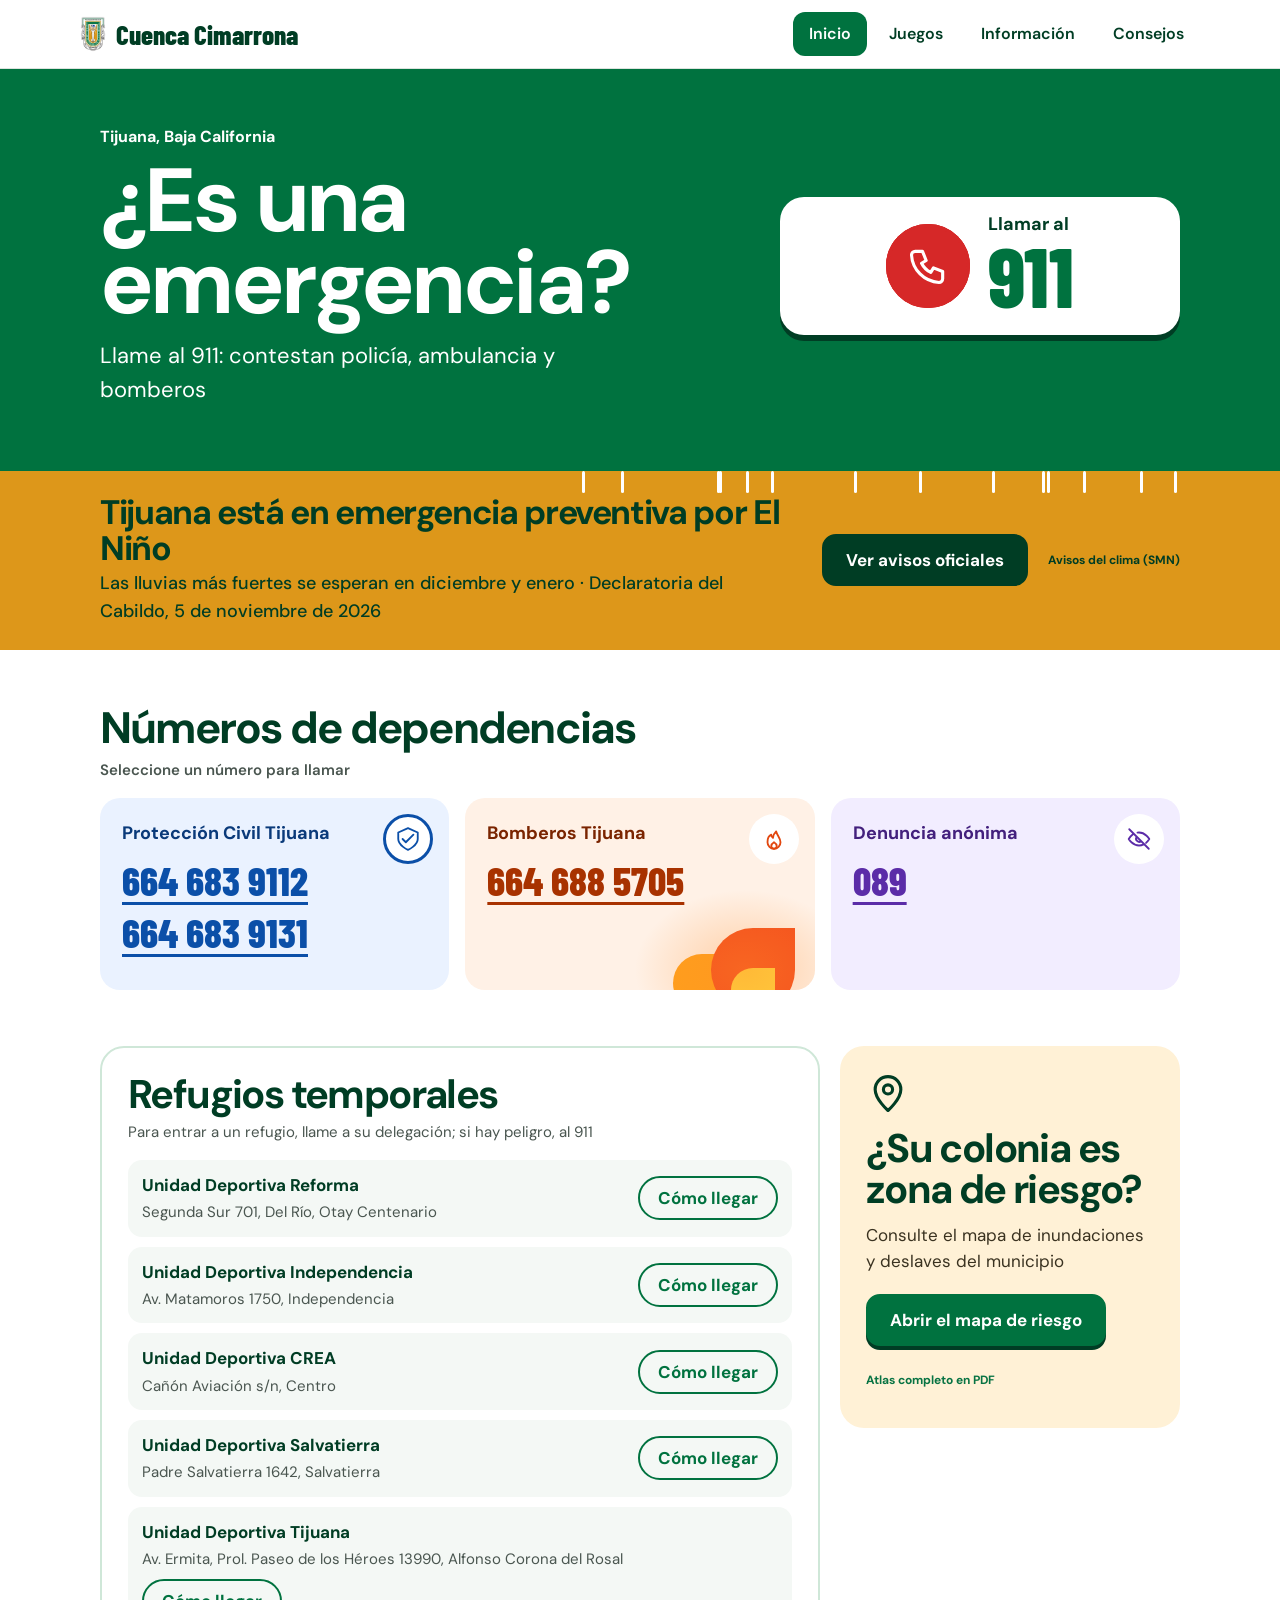
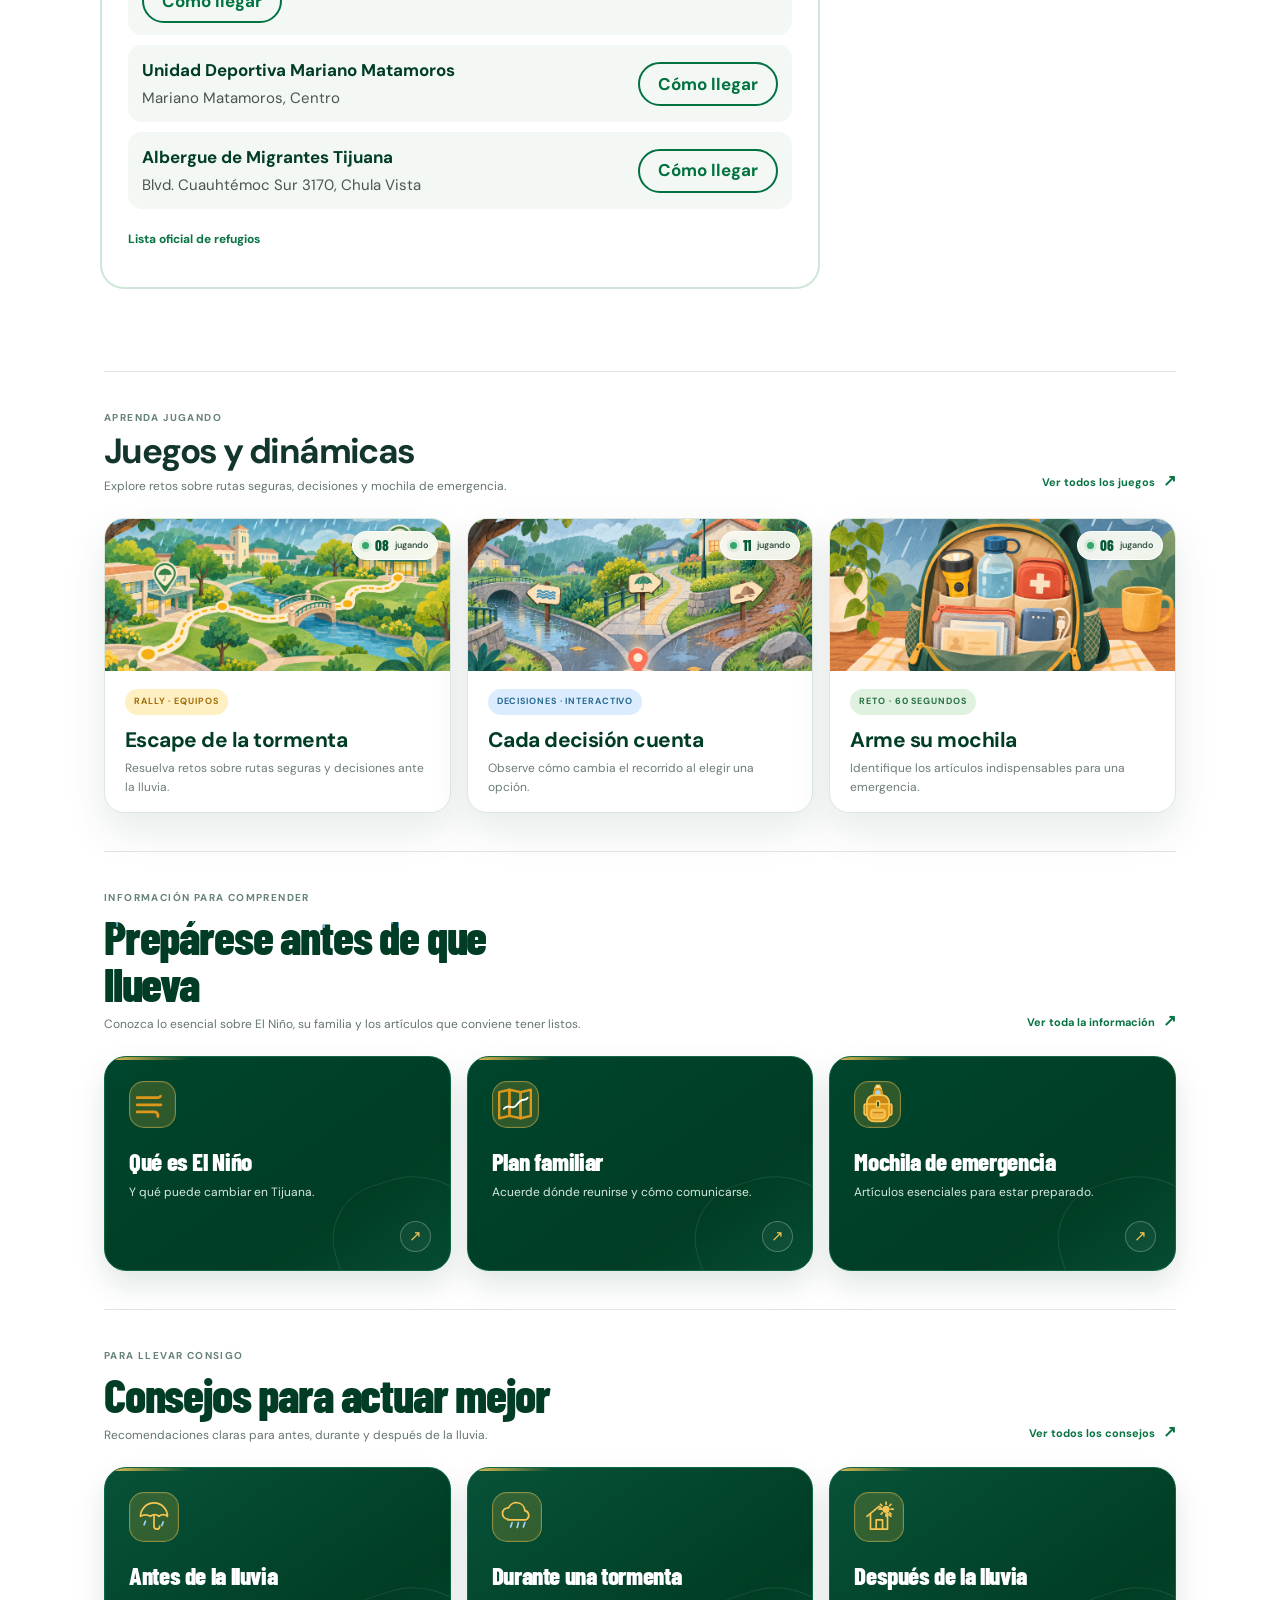
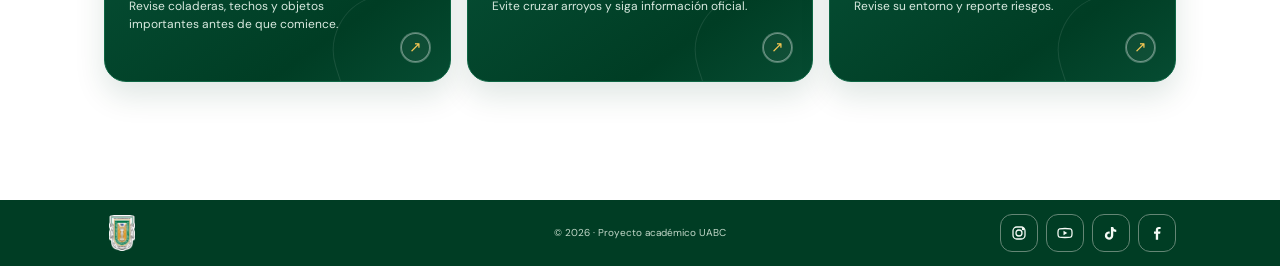
==== commit f50a873d: "ajustes" ====
--- a/index.html
+++ b/index.html
@@ -2,6 +2,6 @@
 <html lang="es"><head><meta charset="UTF-8"><meta name="viewport" content="width=device-width, initial-scale=1.0"><meta name="theme-color" content="#00723f"><meta name="description" content="Números de emergencia, avisos oficiales, refugios y mapa de riesgo de Tijuana durante El Niño. Proyecto de estudiantes UABC."><link rel="icon" type="image/svg+xml" href="/brand/cimarron.svg"><title>Emergencias · Cuenca Cimarrón</title>  <script type="module" crossorigin src="/assets/index-gZdk-X6S.js"></script>
   <link rel="stylesheet" crossorigin href="/assets/index-C1x23a1A.css">
   <link rel="stylesheet" href="/css/hambu-bridge.css?v=20261107-4">
-  <link rel="stylesheet" href="/css/interface-refresh.css?v=20261107-6">
+  <link rel="stylesheet" href="/css/interface-refresh.css?v=20261107-9">
   <script src="/js/hambu-bridge.js?v=20261107-5" defer></script>
 </head><body><div id="app"></div></body></html>
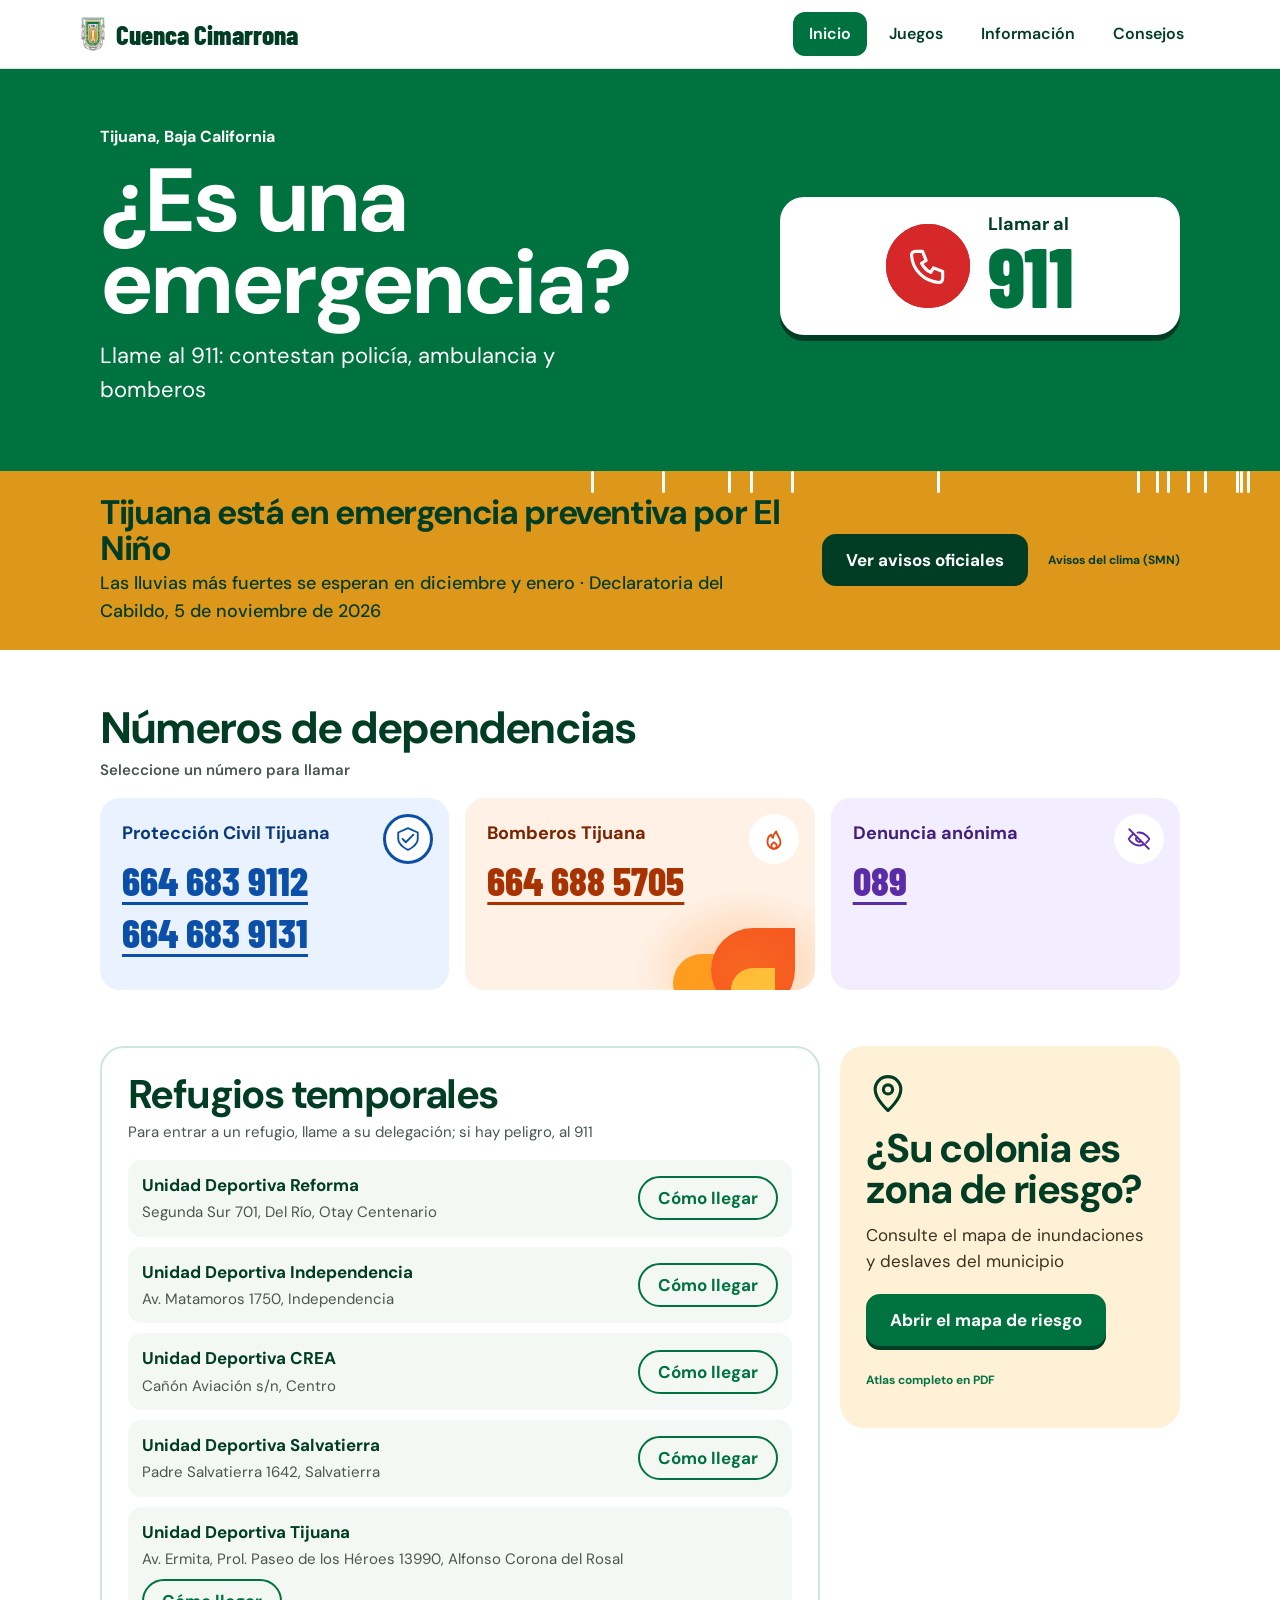
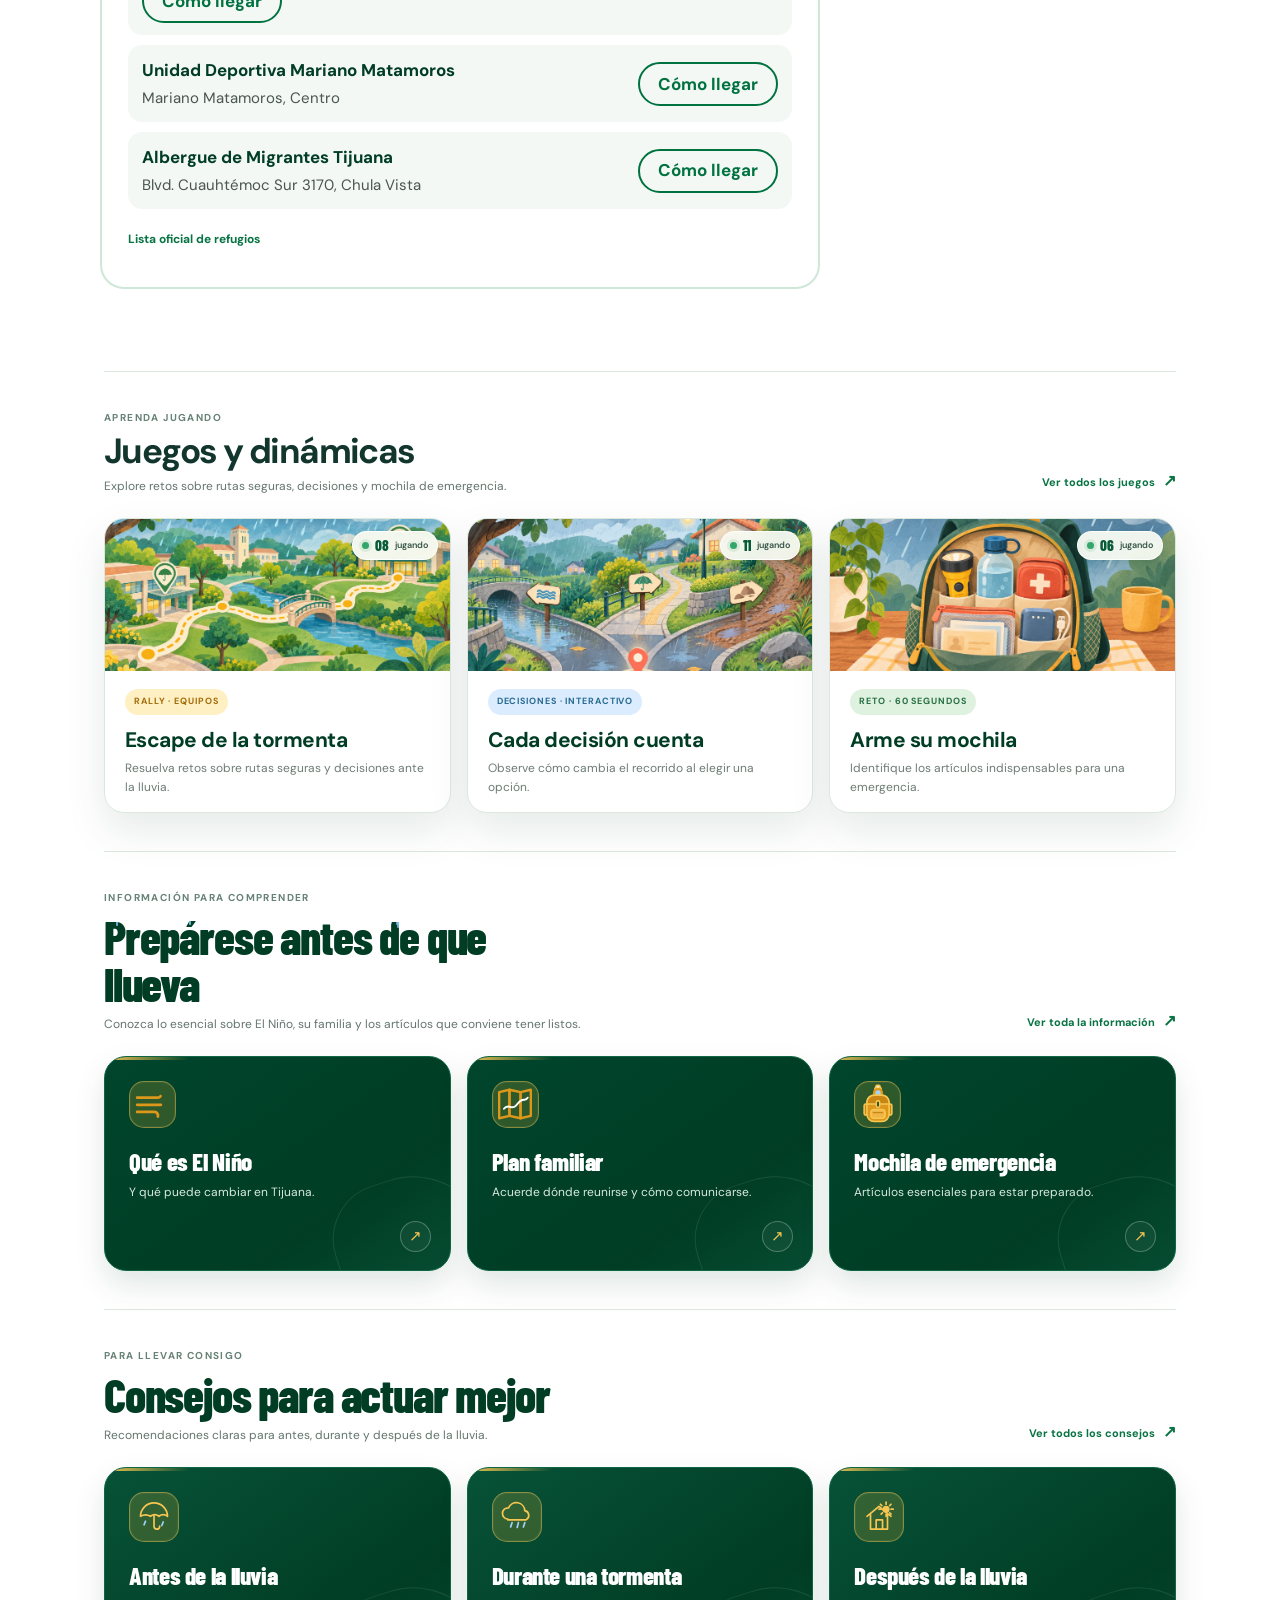
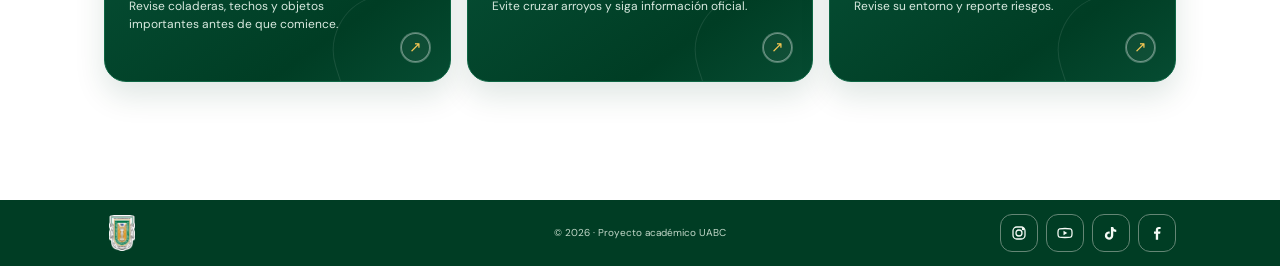
==== commit 2a41301c: "Arreglo" ====
--- a/index.html
+++ b/index.html
@@ -3,5 +3,5 @@
   <link rel="stylesheet" crossorigin href="/assets/index-C1x23a1A.css">
   <link rel="stylesheet" href="/css/hambu-bridge.css?v=20261107-4">
   <link rel="stylesheet" href="/css/interface-refresh.css?v=20261107-9">
-  <script src="/js/hambu-bridge.js?v=20261107-5" defer></script>
+  <script src="/js/hambu-bridge.js?v=20261107-6" defer></script>
 </head><body><div id="app"></div></body></html>
